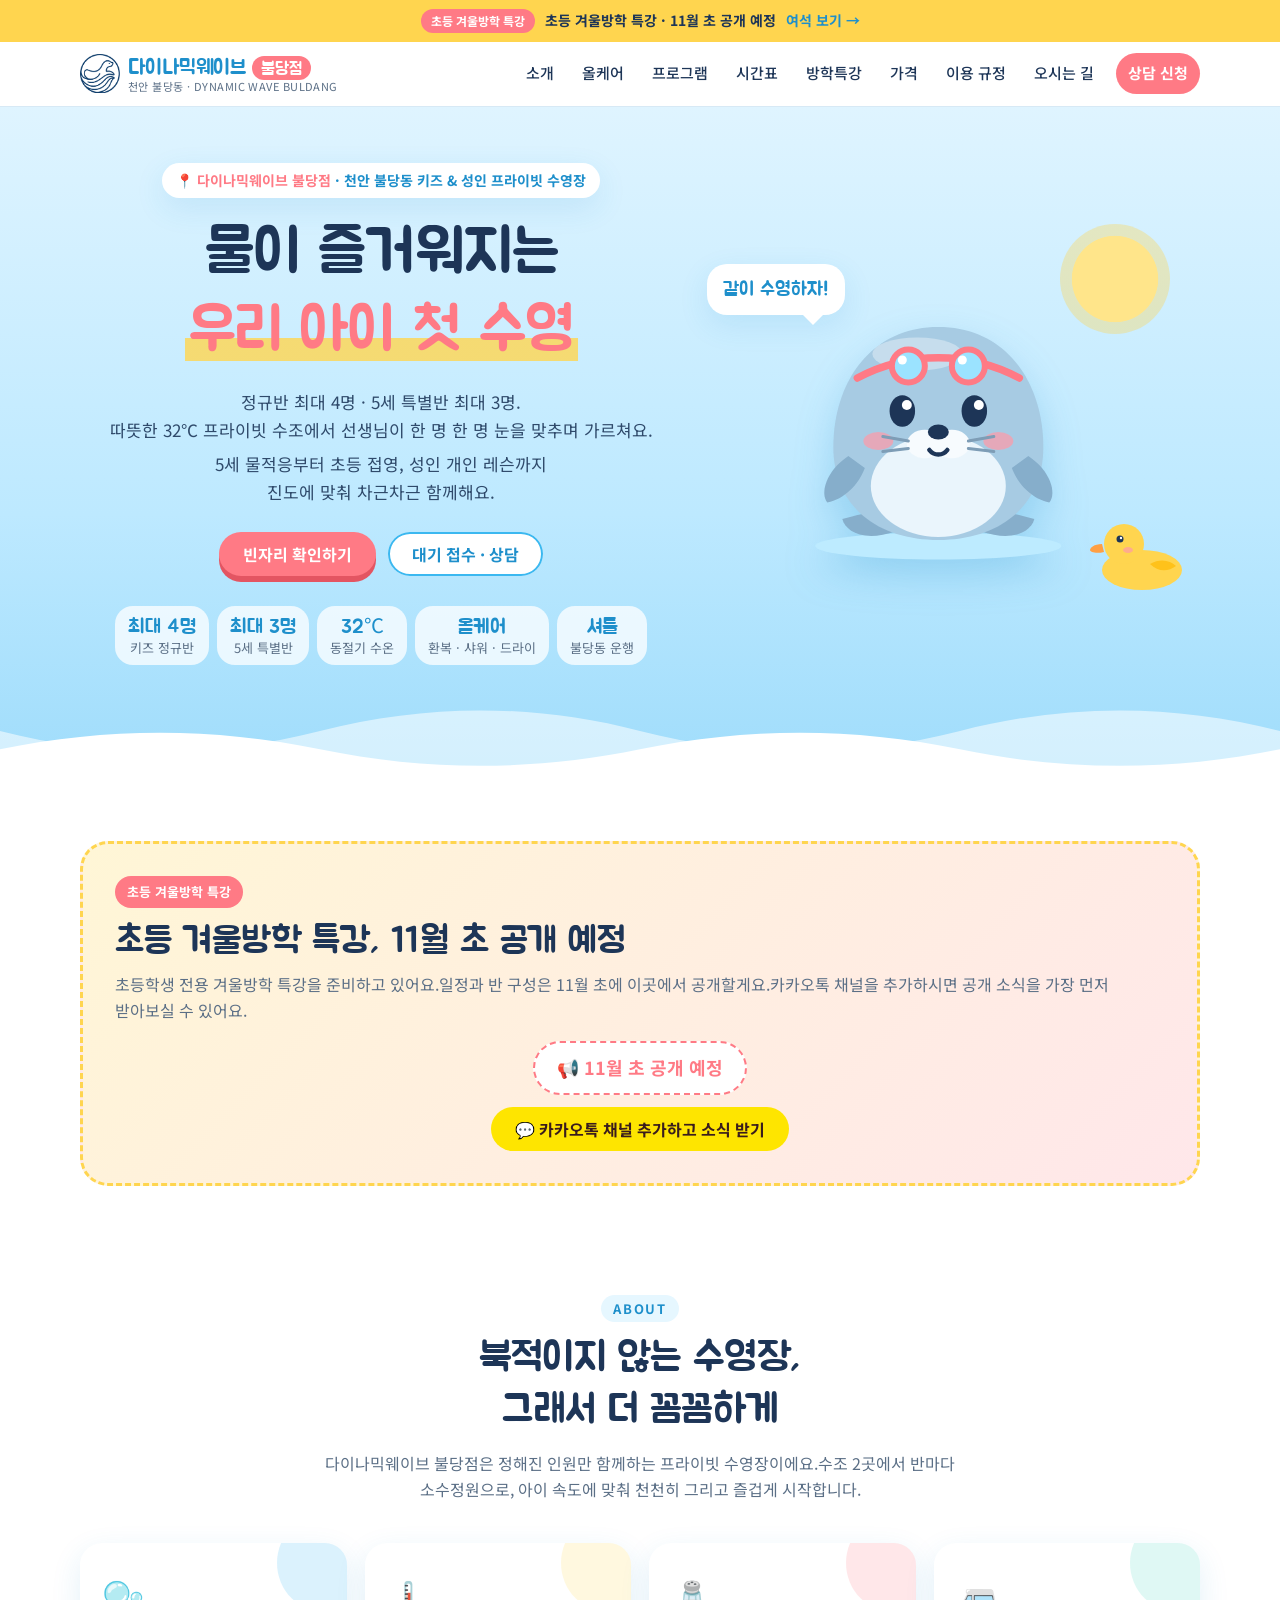
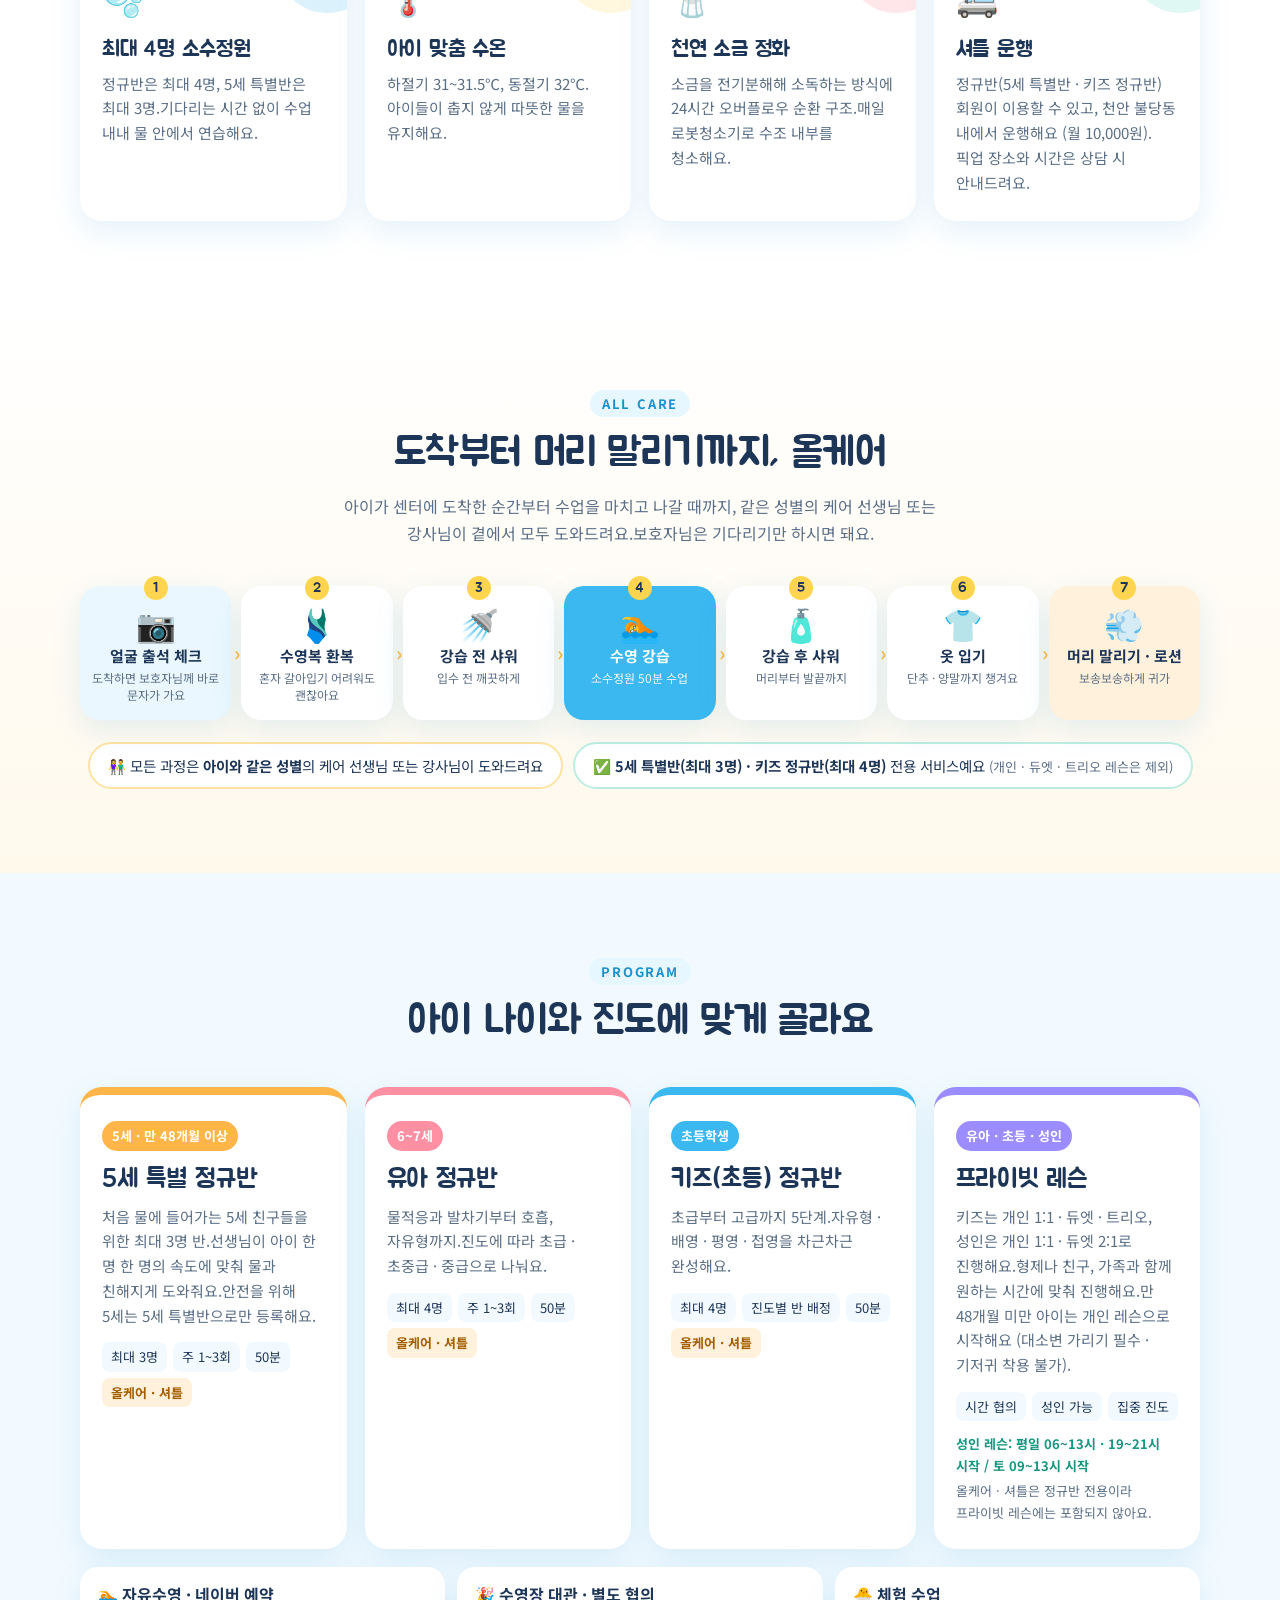
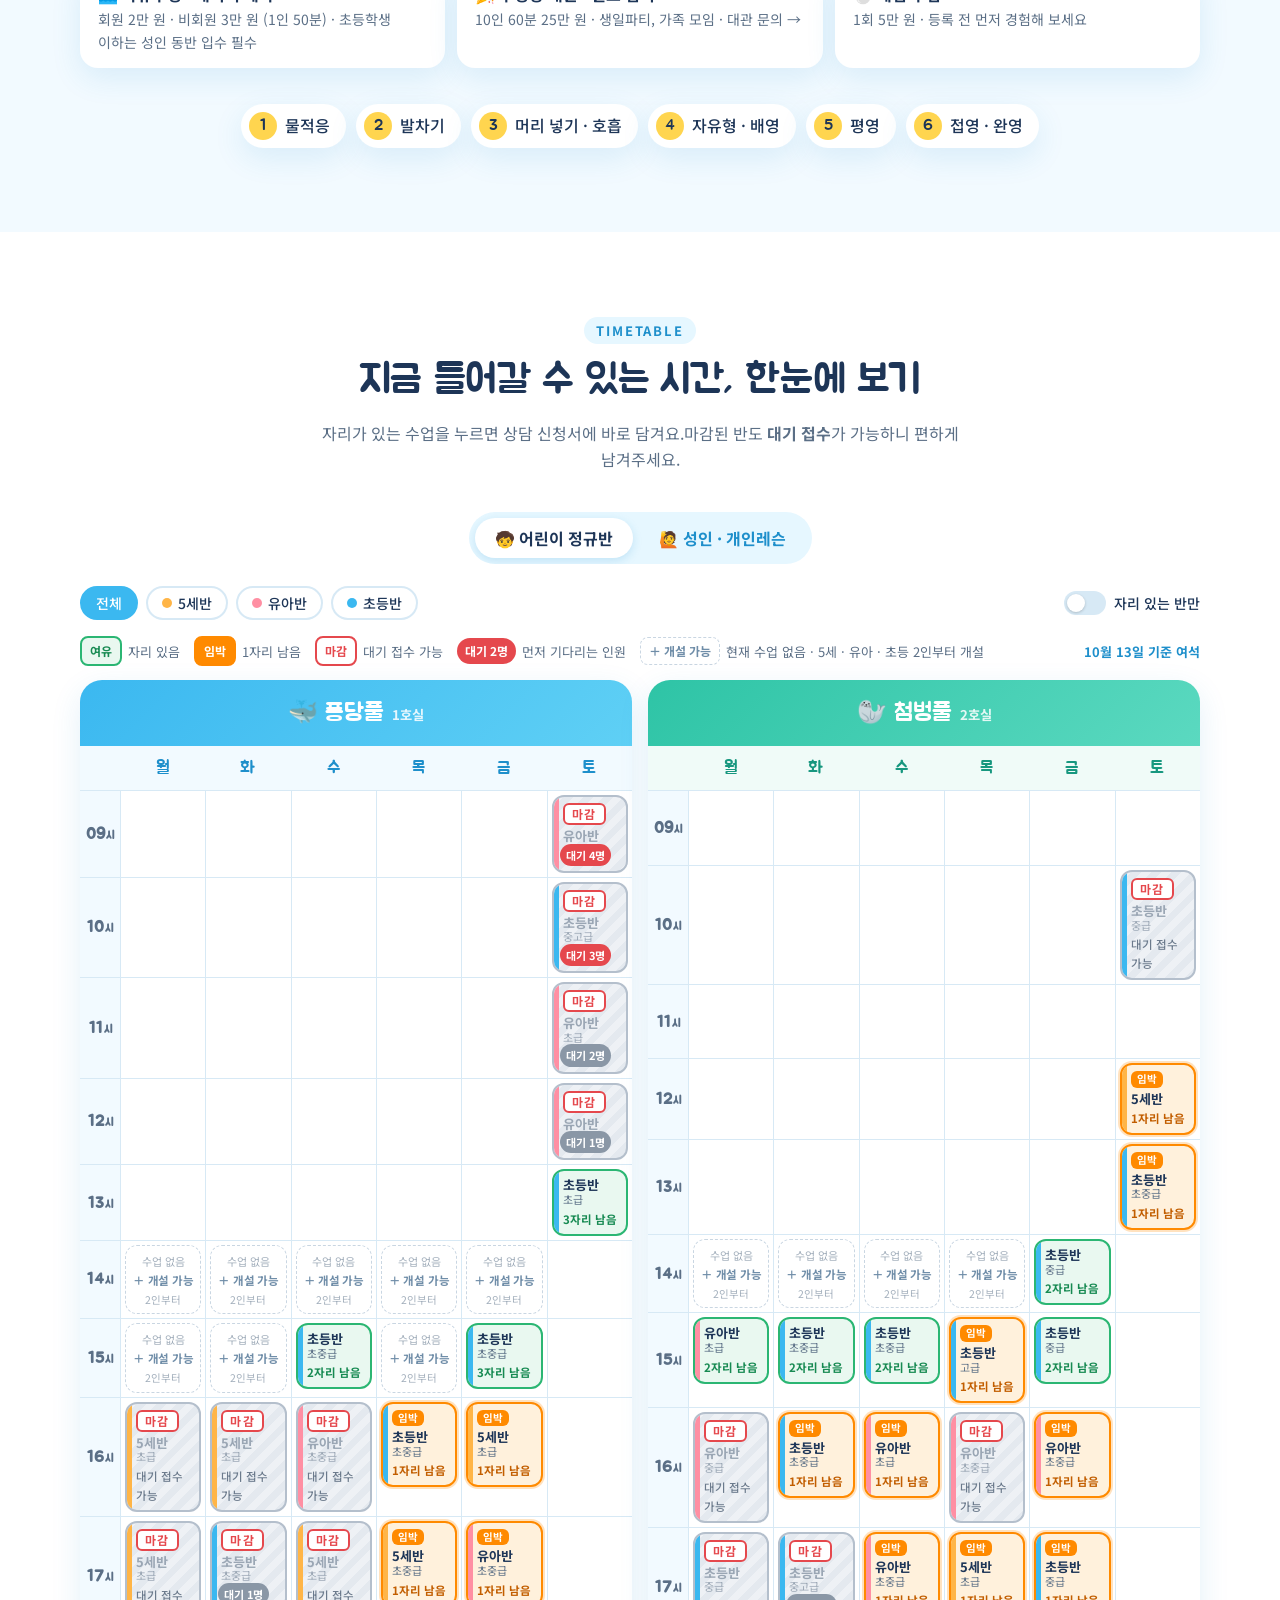
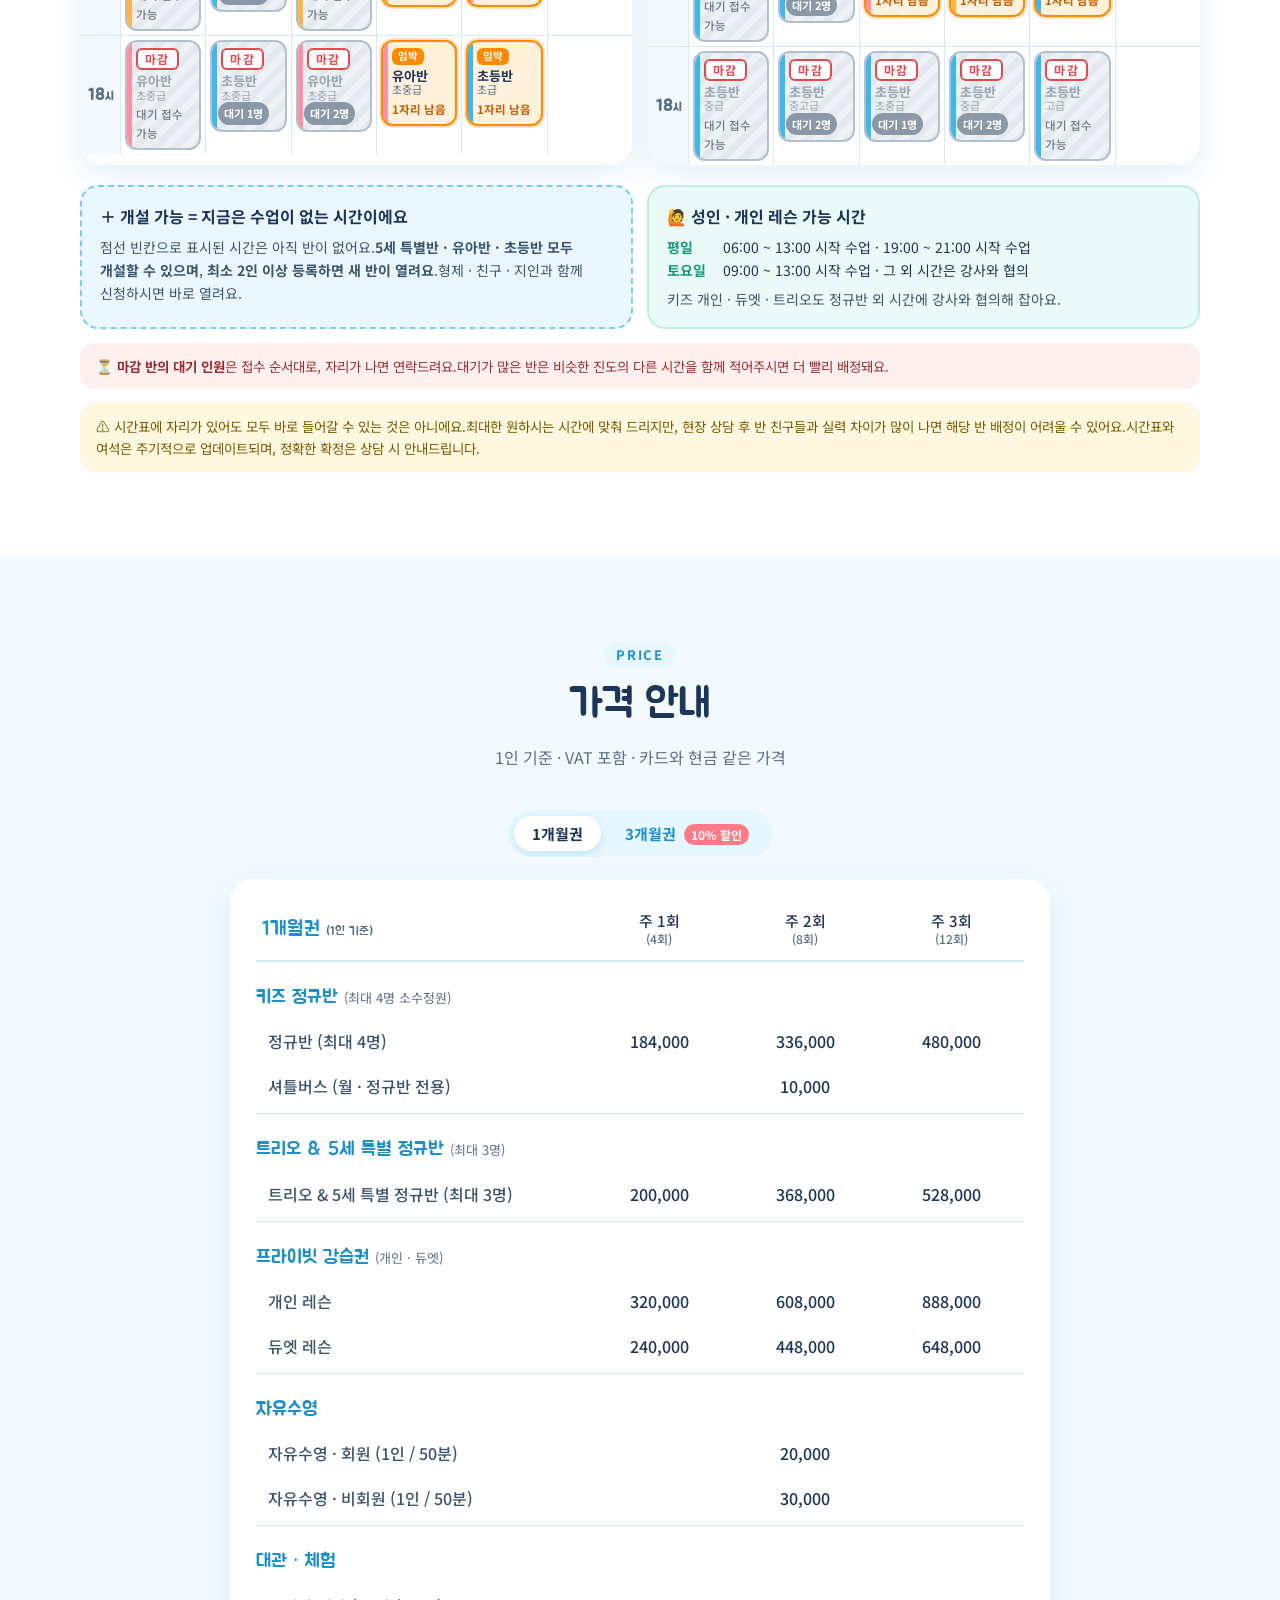
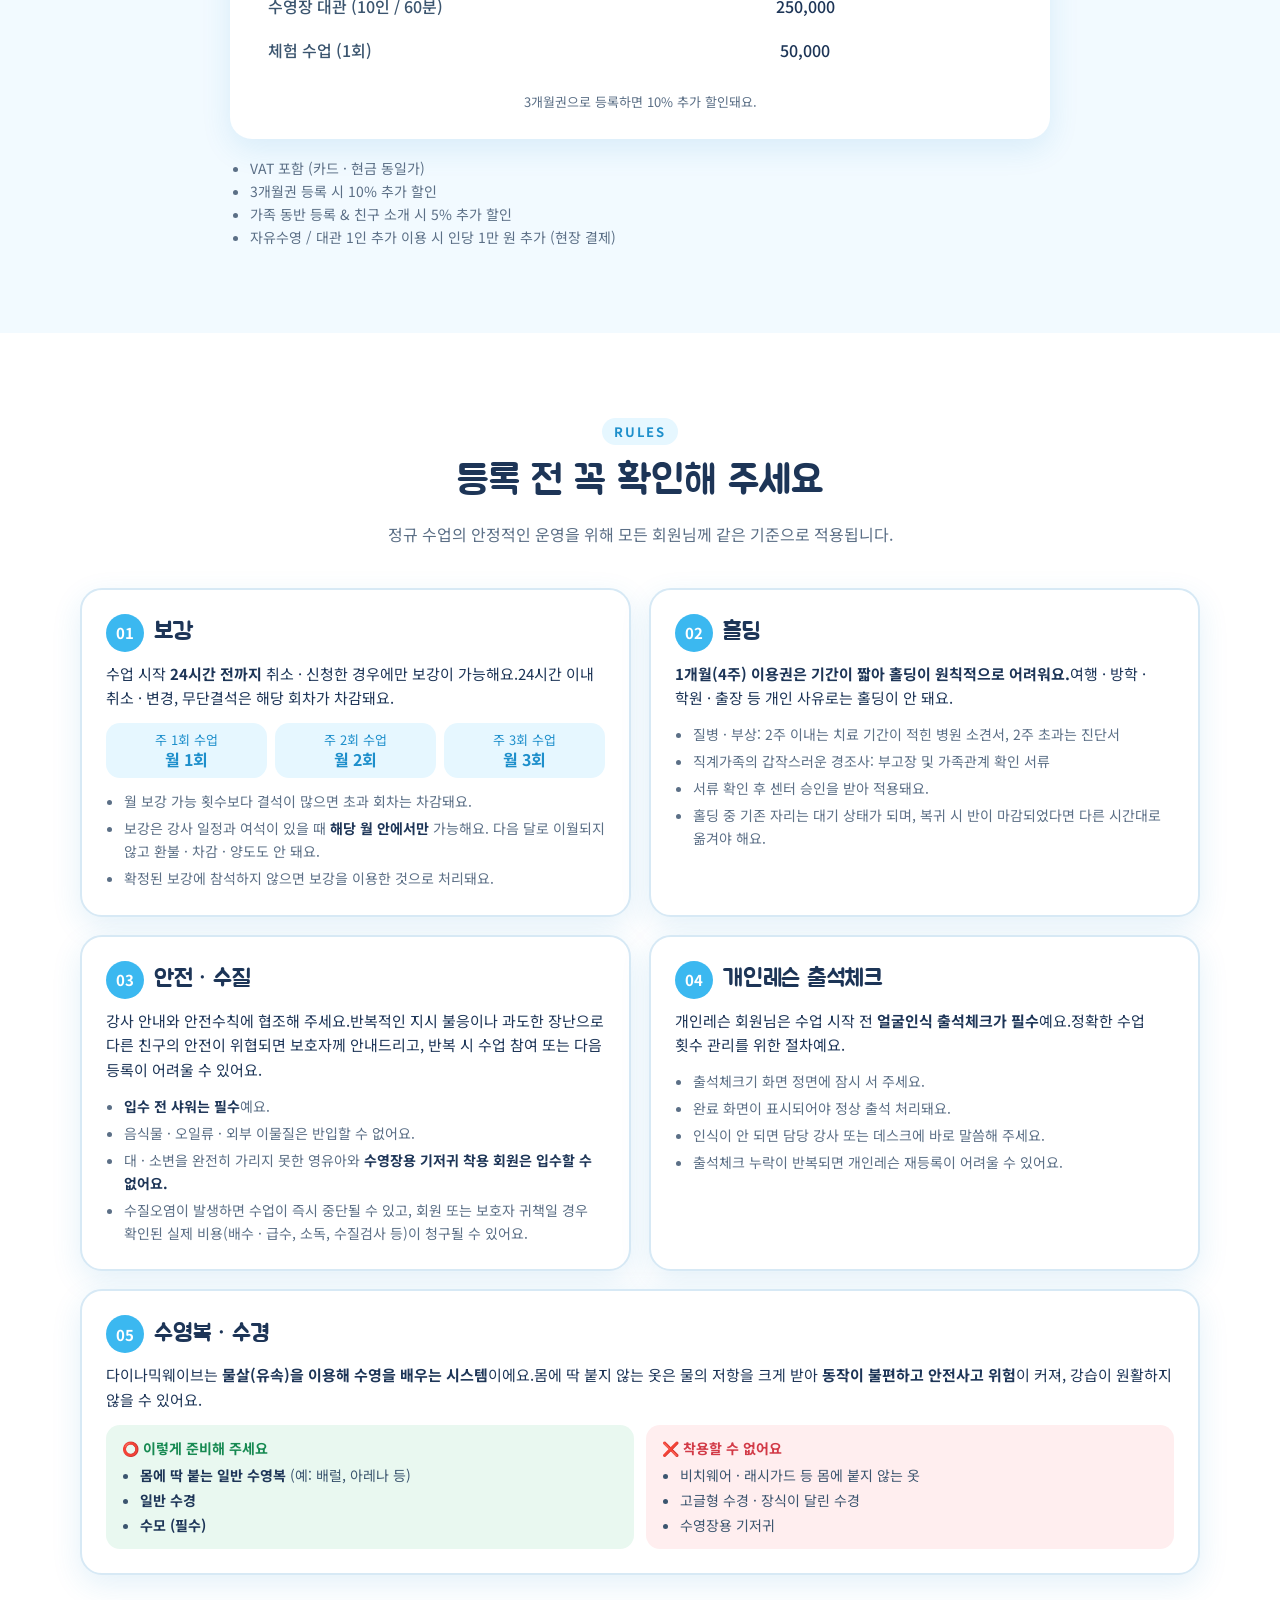
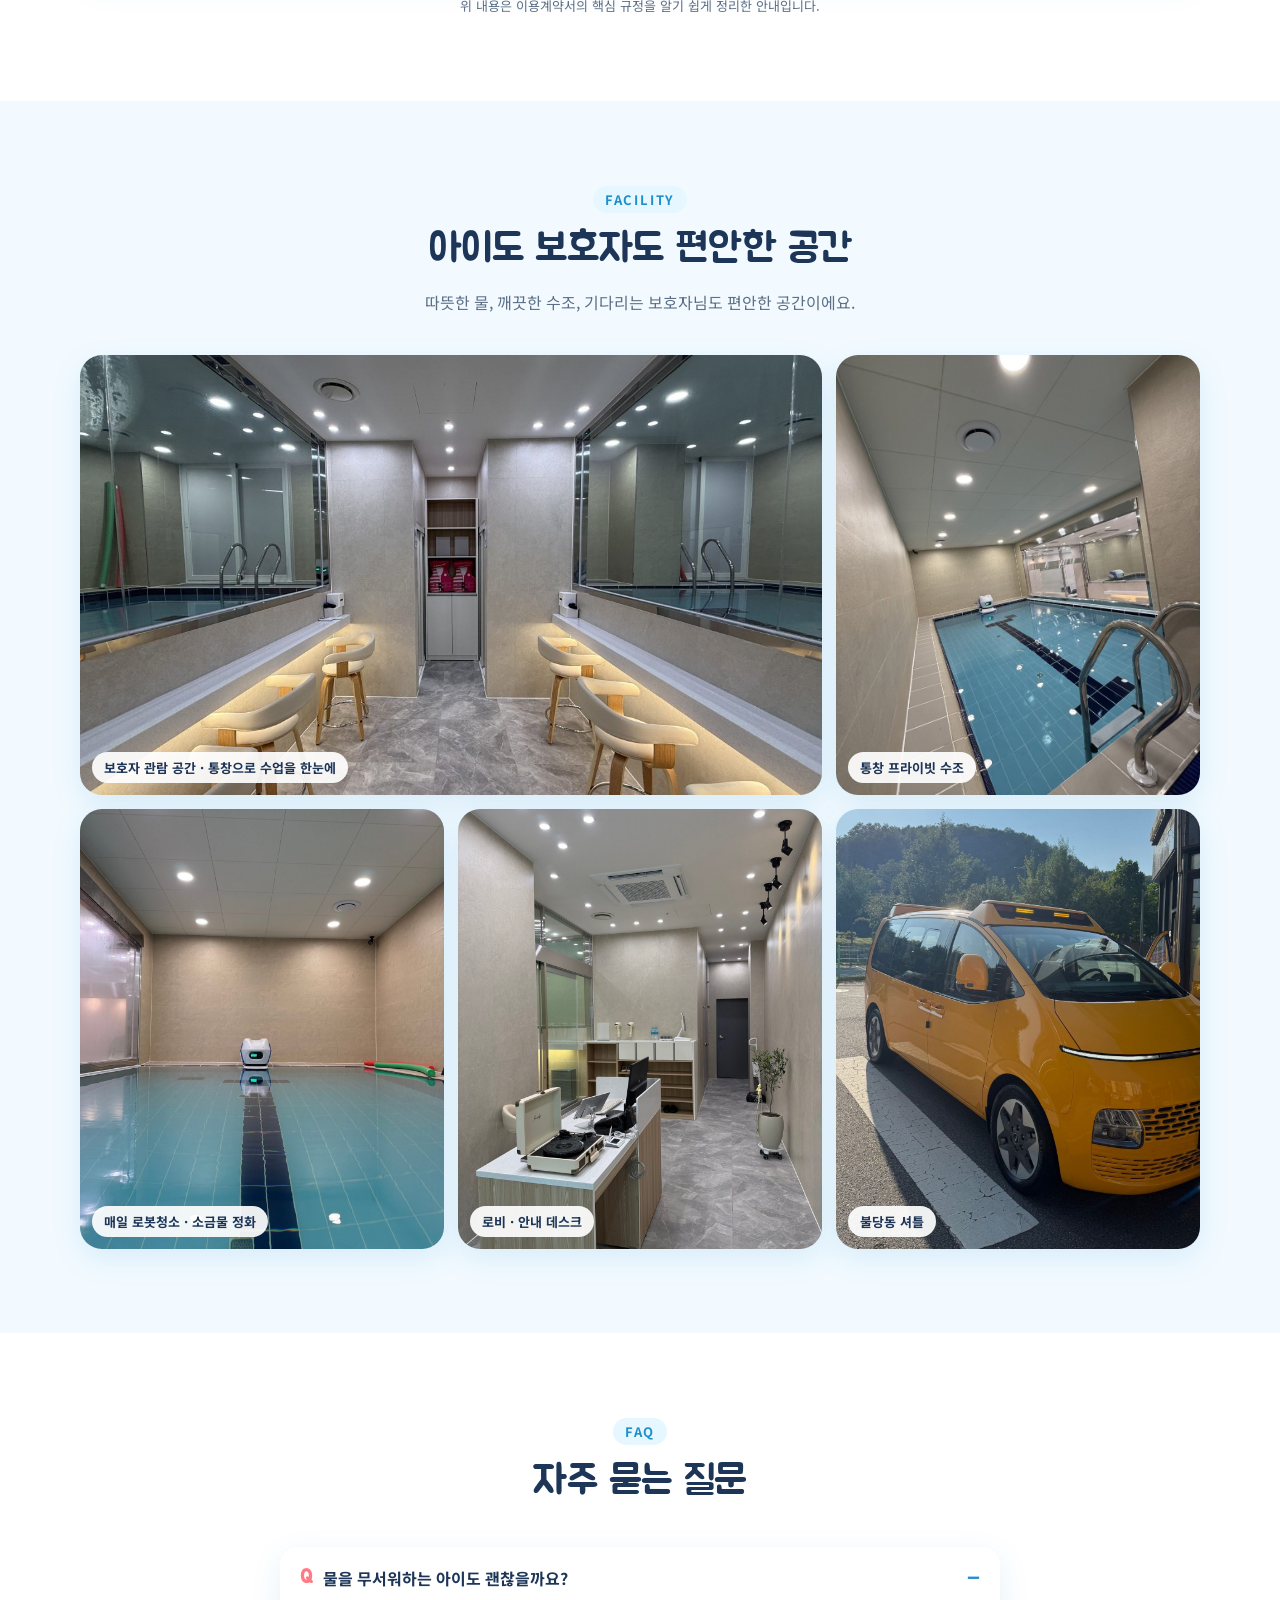
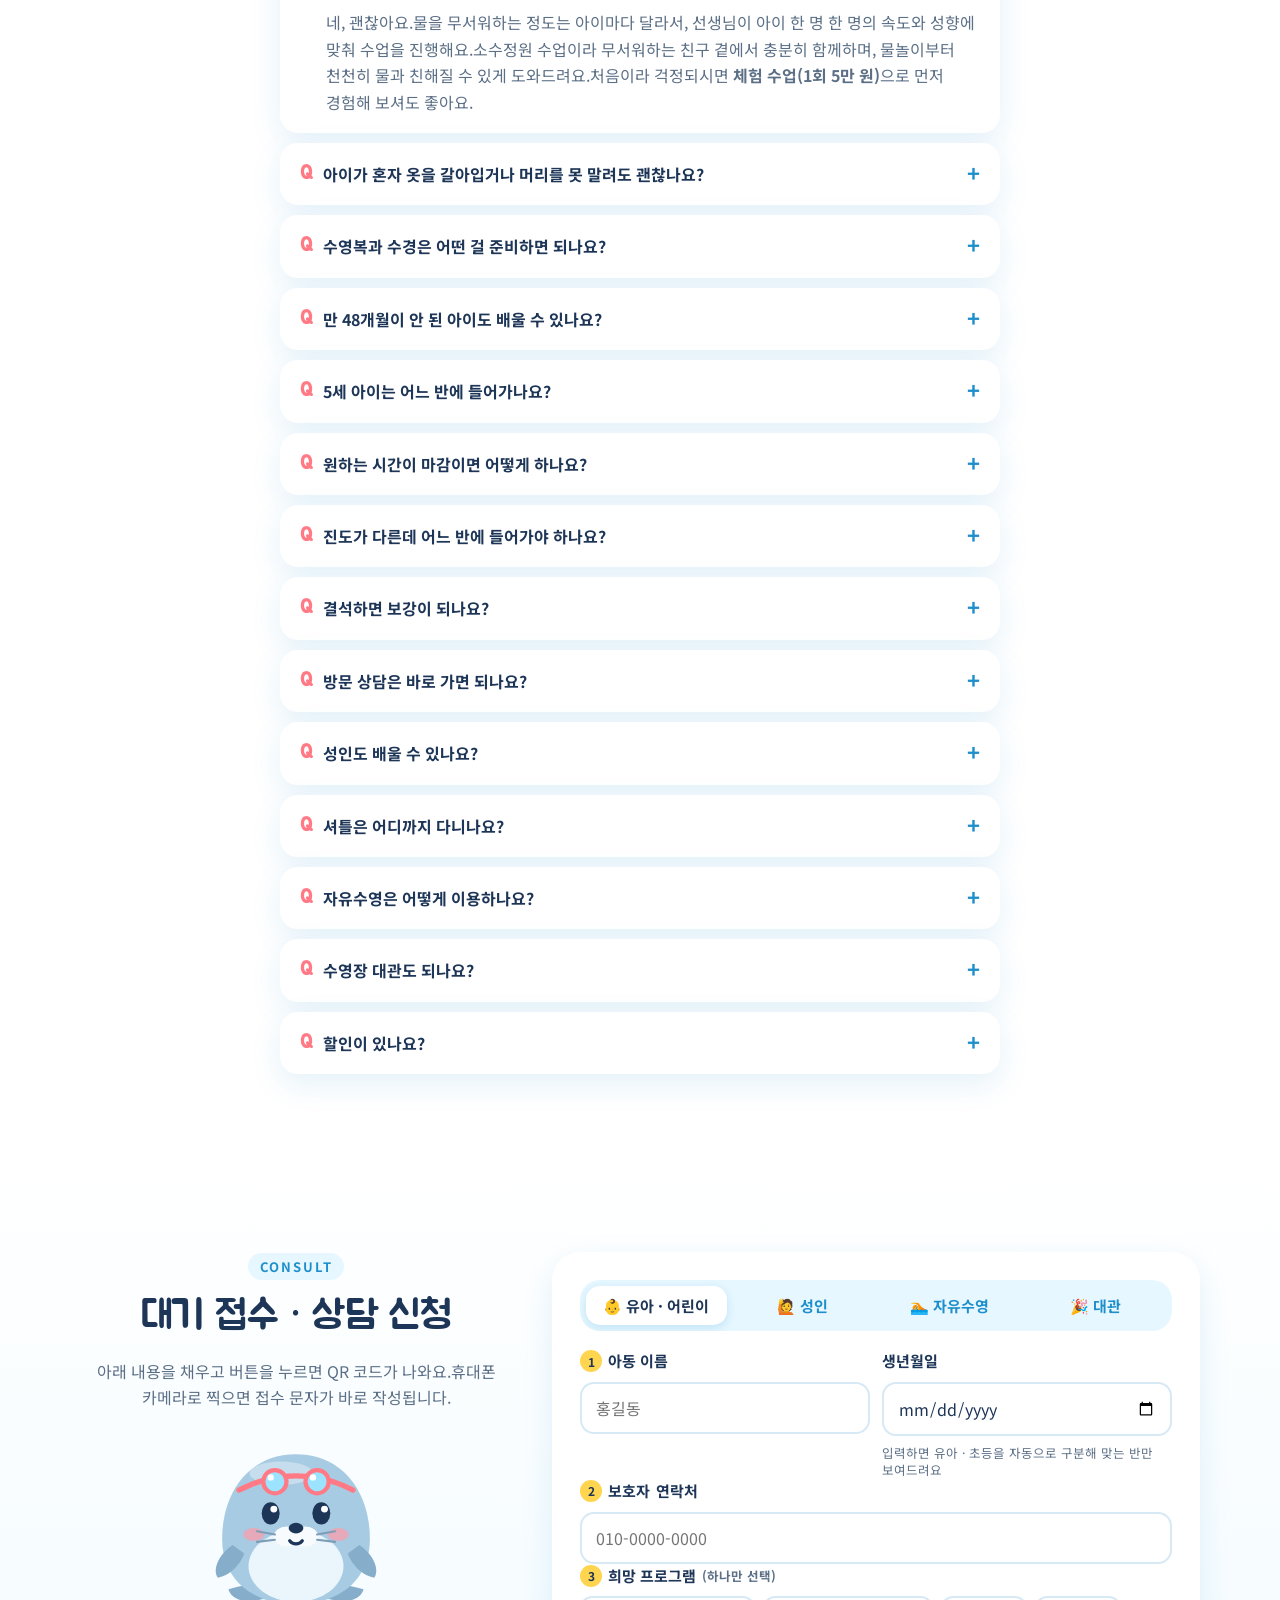
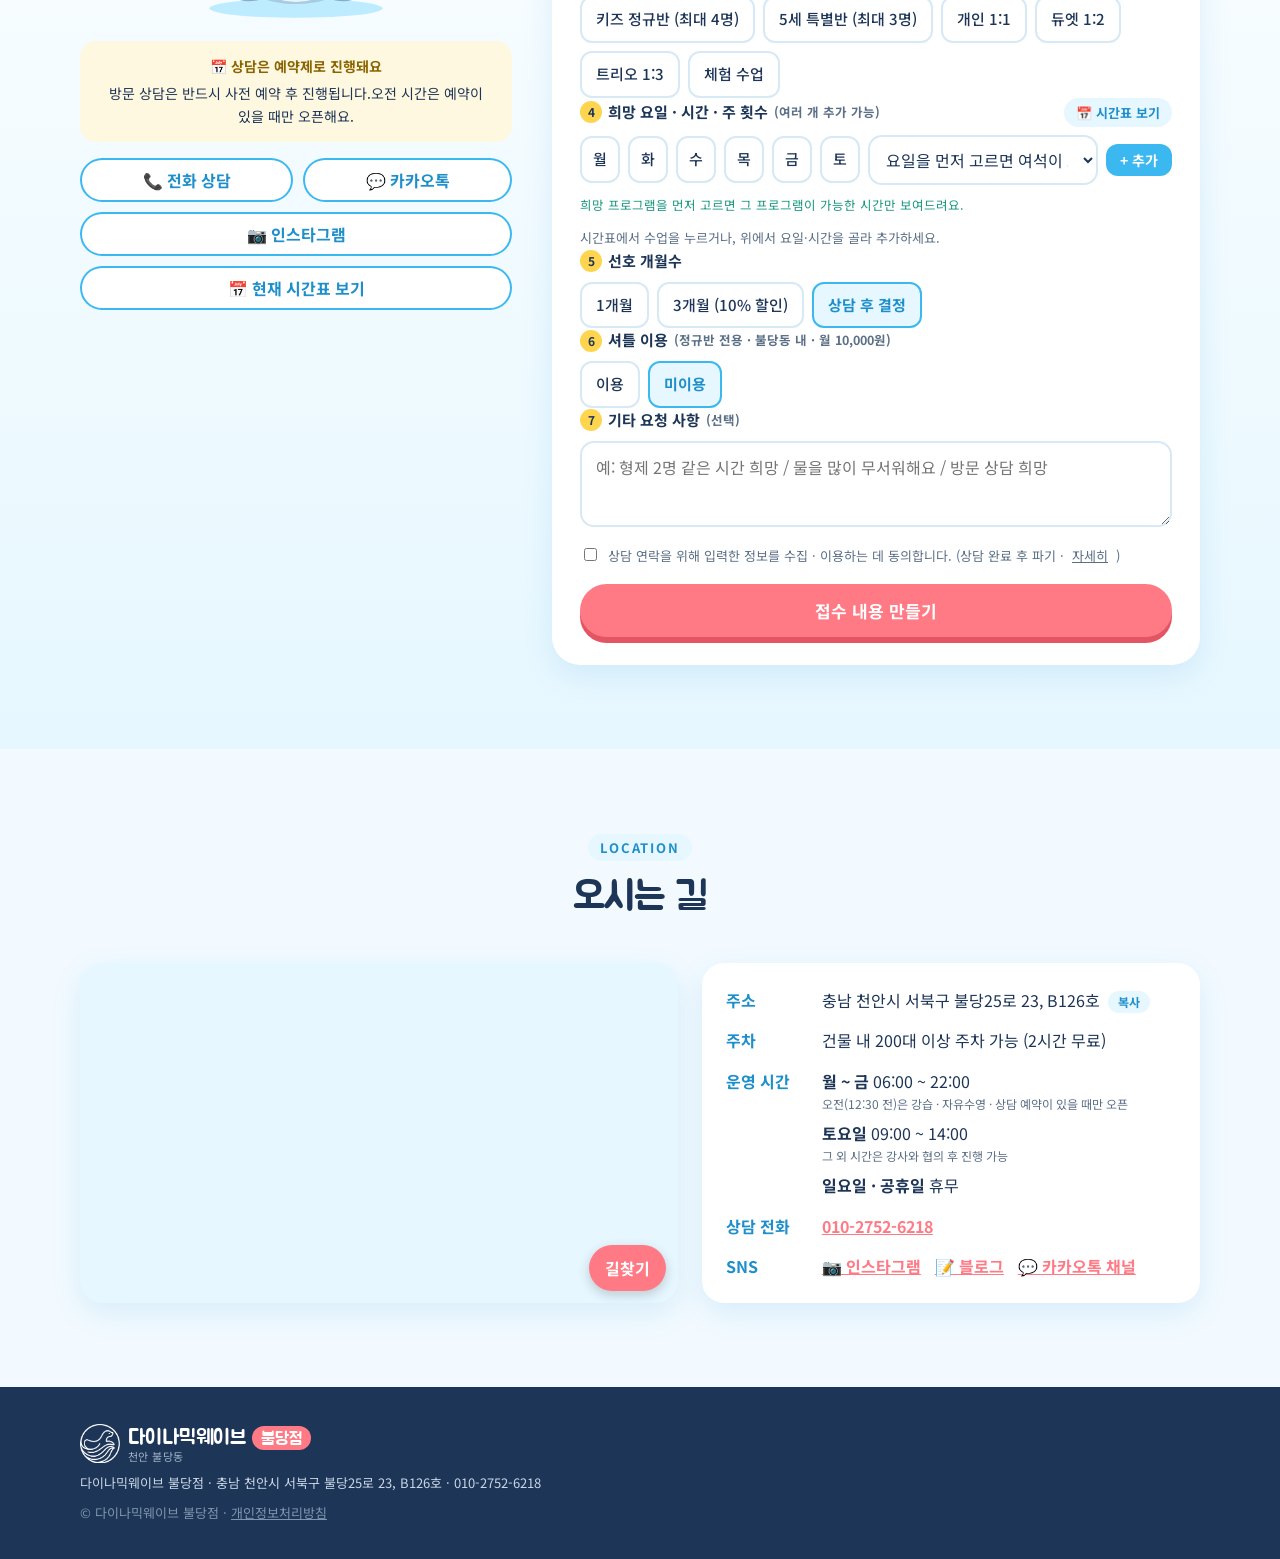
==== index.html @ 52acdff3 "네이버 서치어드바이저 소유확인 태그 추가 Co-Authored-By: Claude Opus 5.5 <noreply@anthropic.com> Claude-Session: https" ====
<!doctype html>
<html lang="ko">
<head>
<meta charset="utf-8">
<meta name="viewport" content="width=device-width, initial-scale=1, viewport-fit=cover">
<title>다이나믹웨이브 불당점 | 천안 불당동 키즈 &amp; 성인 프라이빗 수영장</title>
<meta name="description" content="천안 불당동 키즈·성인 프라이빗 수영장. 최대 4명 소수정원 정규반, 최대 3명 5세 특별반, 개인·듀엣 레슨. 시간표와 여석 바로 확인">
<meta property="og:type" content="website">
<meta property="og:site_name" content="다이나믹웨이브 불당점">
<meta property="og:title" content="다이나믹웨이브 불당점 | 키즈 &amp; 성인 프라이빗 수영장">
<meta property="og:description" content="최대 4명 소수정원 정규반, 최대 3명 5세 특별반, 개인·듀엣 레슨. 시간표와 남은 자리를 바로 확인하세요.">
<meta property="og:locale" content="ko_KR">
<meta property="og:url" content="https://www.dwave-buldang.kr/">
<meta property="og:image" content="https://www.dwave-buldang.kr/assets/og-image.jpg">
<meta property="og:image:width" content="1200">
<meta property="og:image:height" content="630">
<meta name="twitter:card" content="summary_large_image">
<link rel="canonical" href="https://www.dwave-buldang.kr/">
<script type="application/ld+json">
{"@context":"https://schema.org","@type":"SportsActivityLocation","name":"다이나믹웨이브 불당점","description":"천안 불당동 키즈 & 성인 프라이빗 수영장","url":"https://www.dwave-buldang.kr/","image":"https://www.dwave-buldang.kr/assets/og-image.jpg","telephone":"+82-10-2752-6218",
 "address":{"@type":"PostalAddress","streetAddress":"불당25로 23, B126호","addressLocality":"천안시 서북구","addressRegion":"충청남도","addressCountry":"KR"},
 "openingHoursSpecification":[{"@type":"OpeningHoursSpecification","dayOfWeek":["Monday","Tuesday","Wednesday","Thursday","Friday"],"opens":"06:00","closes":"22:00"},{"@type":"OpeningHoursSpecification","dayOfWeek":"Saturday","opens":"09:00","closes":"14:00"}],
 "sameAs":["https://instagram.com/dwave_buldang","https://blog.naver.com/dwave_buldang","https://pf.kakao.com/_YsvDn"]}
</script>
<meta name="naver-site-verification" content="78a9e1cf2bbc84ce110cf92a07c25ea6da4a6061">
<meta name="theme-color" content="#3BB8F0">
<link rel="icon" href="assets/logo-mark.png">
<link rel="preconnect" href="https://fonts.googleapis.com">
<link rel="preconnect" href="https://fonts.gstatic.com" crossorigin>
<link rel="stylesheet" href="https://fonts.googleapis.com/css2?family=Jua&family=Noto+Sans+KR:wght@400;500;700&display=swap">
<link rel="stylesheet" href="style.css">
</head>
<body>

<!-- 마스코트 '웨이비' (아기 물개) — 로고의 물개에서 따온 캐릭터, 여러 곳에서 재사용 -->
<svg width="0" height="0" style="position:absolute" aria-hidden="true">
  <defs>
    <symbol id="seal" viewBox="0 0 200 180">
      <ellipse cx="100" cy="168" rx="82" ry="9" fill="#BDEBFF"/>
      <path d="M72 158c-22 8-34 0-36-8 14-4 26-6 36-6z" fill="#86AECB"/>
      <path d="M128 158c22 8 34 0 36-8-14-4-26-6-36-6z" fill="#86AECB"/>
      <path d="M100 22c46 0 70 38 70 80 0 40-30 62-70 62s-70-22-70-62c0-42 24-80 70-80z" fill="#A7CBE3"/>
      <ellipse cx="100" cy="128" rx="45" ry="34" fill="#EAF5FC"/>
      <ellipse cx="86" cy="40" rx="30" ry="11" fill="#fff" opacity=".35"/>
      <path d="M40 108c-15 10-19 25-14 31 11-2 21-12 25-23z" fill="#86AECB"/>
      <path d="M160 108c15 10 19 25 14 31-11-2-21-12-25-23z" fill="#86AECB"/>
      <path d="M46 56c34-18 74-18 108 0" fill="none" stroke="#FF7A85" stroke-width="5" stroke-linecap="round"/>
      <circle cx="80" cy="48" r="11" fill="#9BE3FF" stroke="#FF7A85" stroke-width="4"/>
      <circle cx="120" cy="48" r="11" fill="#9BE3FF" stroke="#FF7A85" stroke-width="4"/>
      <circle cx="76" cy="44" r="3" fill="#fff"/><circle cx="116" cy="44" r="3" fill="#fff"/>
      <ellipse cx="76" cy="78" rx="8.5" ry="10.5" fill="#1D3557"/><ellipse cx="124" cy="78" rx="8.5" ry="10.5" fill="#1D3557"/>
      <circle cx="79" cy="74" r="3.3" fill="#fff"/><circle cx="127" cy="74" r="3.3" fill="#fff"/>
      <ellipse cx="60" cy="98" rx="10" ry="6" fill="#FF9AA8" opacity=".7"/><ellipse cx="140" cy="98" rx="10" ry="6" fill="#FF9AA8" opacity=".7"/>
      <ellipse cx="91" cy="100" rx="12" ry="9.5" fill="#F7FBFE"/><ellipse cx="109" cy="100" rx="12" ry="9.5" fill="#F7FBFE"/>
      <ellipse cx="100" cy="92" rx="7" ry="5" fill="#1D3557"/>
      <path d="M94 104c3 4 9 4 12 0" fill="none" stroke="#1D3557" stroke-width="3" stroke-linecap="round"/>
      <path d="M80 98l-17-3M80 103l-17 2M120 98l17-3M120 103l17 2" stroke="#7E9DB6" stroke-width="2" stroke-linecap="round"/>
    </symbol>
    <symbol id="duck" viewBox="0 0 100 80">
      <ellipse cx="52" cy="56" rx="40" ry="20" fill="#FFD54F"/>
      <circle cx="34" cy="30" r="20" fill="#FFD54F"/>
      <path d="M12 30c-8 0-12 4-12 6s6 4 14 2z" fill="#FF9F43"/>
      <circle cx="30" cy="25" r="3.5" fill="#1D3557"/><circle cx="31" cy="24" r="1.2" fill="#fff"/>
      <ellipse cx="38" cy="36" rx="5" ry="3" fill="#FF9AA8" opacity=".7"/>
      <path d="M60 50c10-6 20-4 26 2-8 6-18 6-26-2z" fill="#FFC21A"/>
    </symbol>
  </defs>
</svg>

<!-- 방학특강 상단 띠 (data.js의 special로 자동 표시) -->
<a class="ribbon" id="spRibbon" href="#special" hidden>
  <span class="ribbon-tag" id="spRibbonTag">특강</span>
  <span id="spRibbonTxt"></span>
  <span class="ribbon-go">여석 보기 →</span>
</a>

<header class="top" id="top">
  <div class="wrap top-in">
    <a class="logo" href="#top" aria-label="다이나믹웨이브 불당점 처음으로">
      <img class="logo-mark" src="assets/logo-mark.png" alt="" width="40" height="41">
      <span class="logo-txt"><span class="logo-name"><b>다이나믹웨이브</b><em class="branch">불당점</em></span><small>천안 불당동 · DYNAMIC WAVE BULDANG</small></span>
    </a>
    <button class="menu-btn" id="menuBtn" aria-expanded="false" aria-controls="nav" aria-label="메뉴 열기"><span></span><span></span><span></span></button>
    <nav class="nav" id="nav">
      <a href="#about">소개</a>
      <a href="#allcare">올케어</a>
      <a href="#program">프로그램</a>
      <a href="#timetable">시간표</a>
      <a href="#special" id="navSp" hidden>방학특강</a>
      <a href="#price">가격</a>
      <a href="#rules">이용 규정</a>
      <a href="#visit">오시는 길</a>
      <a href="#consult" class="nav-cta">상담 신청</a>
    </nav>
  </div>
</header>

<main>

  <!-- ============ HERO ============ -->
  <section class="hero">
    <div class="bubbles" aria-hidden="true"><i></i><i></i><i></i><i></i><i></i><i></i><i></i></div>
    <div class="wrap hero-in">
      <div class="hero-copy">
        <p class="pill">📍 <b>다이나믹웨이브 불당점</b> · 천안 불당동 키즈 &amp; 성인 프라이빗 수영장</p>
        <h1>물이 즐거워지는<br><span class="hl">우리 아이 첫 수영</span></h1>
        <p class="lead"><span class="ln">정규반 최대 4명 · 5세 특별반 최대 3명.</span> <span class="ln">따뜻한 32℃ 프라이빗 수조에서 선생님이 한 명 한 명 눈을 맞추며 가르쳐요.</span></p>
        <p class="lead lead2"><span class="ln">5세 물적응부터 초등 접영, 성인 개인 레슨까지</span> <span class="ln">진도에 맞춰 차근차근 함께해요.</span></p>
        <div class="hero-btns">
          <a class="btn btn-main" href="#timetable">빈자리 확인하기</a>
          <a class="btn btn-sub" href="#consult">대기 접수 · 상담</a>
        </div>
        <ul class="hero-points">
          <li><b>최대 4명</b><span>키즈 정규반</span></li>
          <li><b>최대 3명</b><span>5세 특별반</span></li>
          <li><b>32℃</b><span>동절기 수온</span></li>
          <li><b>올케어</b><span>환복 · 샤워 · 드라이</span></li>
          <li><b>셔틀</b><span>불당동 운행</span></li>
        </ul>
      </div>
      <div class="hero-art" aria-hidden="true">
        <div class="sun"></div>
        <svg class="hero-seal"><use href="#seal"/></svg>
        <svg class="hero-duck"><use href="#duck"/></svg>
        <div class="speech">같이 수영하자!</div>
      </div>
    </div>
    <svg class="waves" viewBox="0 0 1440 120" preserveAspectRatio="none" aria-hidden="true">
      <path class="w1" d="M0 60c120 30 240 30 360 0s240-30 360 0 240 30 360 0 240-30 360 0v60H0z"/>
      <path class="w2" d="M0 80c120-24 240-24 360 0s240 24 360 0 240-24 360 0 240 24 360 0v40H0z"/>
    </svg>
  </section>

  <!-- ============ 방학특강 ============ -->
  <section class="sec special" id="special" hidden>
    <div class="wrap">
      <div class="sp-card">
        <div class="sp-head">
          <span class="sp-badge" id="spBadge"></span>
          <h2 id="spTitle"></h2>
          <p class="sp-period" id="spPeriod"></p>
          <p class="sp-desc" id="spDesc"></p>
        </div>
        <div class="sp-soon" id="spSoon" hidden>
          <p class="sp-soon-badge">📢 <b id="spSoonText"></b></p>
          <a class="btn kn-kakao" data-kakao href="#" target="_blank" rel="noopener">💬 카카오톡 채널 추가하고 소식 받기</a>
        </div>
        <div class="sp-list" id="spList"></div>
        <div class="sp-note" id="spNoteBox">
          <p class="sp-note-head">⚠️ 신청 전 확인해 주세요 <span id="spUpdated"></span></p>
          <ul id="spNote"></ul>
        </div>
      </div>
    </div>
  </section>

  <!-- ============ 소개 ============ -->
  <section class="sec" id="about">
    <div class="wrap">
      <div class="sec-head">
        <p class="eyebrow">ABOUT</p>
        <h2>북적이지 않는 수영장, <br>그래서 더 꼼꼼하게</h2>
        <p class="sec-sub">다이나믹웨이브 불당점은 정해진 인원만 함께하는 프라이빗 수영장이에요. 수조 2곳에서 반마다 소수정원으로, 아이 속도에 맞춰 천천히 그리고 즐겁게 시작합니다.</p>
      </div>
      <div class="why-grid">
        <article class="why c1">
          <div class="why-ico">🫧</div>
          <h3>최대 4명 소수정원</h3>
          <p>정규반은 최대 4명, 5세 특별반은 최대 3명. 기다리는 시간 없이 수업 내내 물 안에서 연습해요.</p>
        </article>
        <article class="why c2">
          <div class="why-ico">🌡️</div>
          <h3>아이 맞춤 수온</h3>
          <p>하절기 31~31.5℃, 동절기 32℃. 아이들이 춥지 않게 따뜻한 물을 유지해요.</p>
        </article>
        <article class="why c3">
          <div class="why-ico">🧂</div>
          <h3>천연 소금 정화</h3>
          <p>소금을 전기분해해 소독하는 방식에 24시간 오버플로우 순환 구조. 매일 로봇청소기로 수조 내부를 청소해요.</p>
        </article>
        <article class="why c4">
          <div class="why-ico">🚐</div>
          <h3>셔틀 운행</h3>
          <p>정규반(5세 특별반 · 키즈 정규반) 회원이 이용할 수 있고, 천안 불당동 내에서 운행해요 (월 10,000원). 픽업 장소와 시간은 상담 시 안내드려요.</p>
        </article>
      </div>
    </div>
  </section>

  <!-- ============ 올케어 시스템 ============ -->
  <section class="sec allcare" id="allcare">
    <div class="wrap">
      <div class="sec-head">
        <p class="eyebrow">ALL CARE</p>
        <h2>도착부터 머리 말리기까지, 올케어</h2>
        <p class="sec-sub">아이가 센터에 도착한 순간부터 수업을 마치고 나갈 때까지, 같은 성별의 케어 선생님 또는 강사님이 곁에서 모두 도와드려요. 보호자님은 기다리기만 하시면 돼요.</p>
      </div>
      <ol class="care-flow" aria-label="올케어 진행 순서">
        <li class="cf-arrive"><span class="cf-ico" aria-hidden="true">📷</span><b>얼굴 출석 체크</b><small>도착하면 보호자님께 바로 문자가 가요</small></li>
        <li><span class="cf-ico" aria-hidden="true">🩱</span><b>수영복 환복</b><small>혼자 갈아입기 어려워도 괜찮아요</small></li>
        <li><span class="cf-ico" aria-hidden="true">🚿</span><b>강습 전 샤워</b><small>입수 전 깨끗하게</small></li>
        <li class="cf-main"><span class="cf-ico" aria-hidden="true">🏊</span><b>수영 강습</b><small>소수정원 50분 수업</small></li>
        <li><span class="cf-ico" aria-hidden="true">🧴</span><b>강습 후 샤워</b><small>머리부터 발끝까지</small></li>
        <li><span class="cf-ico" aria-hidden="true">👕</span><b>옷 입기</b><small>단추 · 양말까지 챙겨요</small></li>
        <li class="cf-done"><span class="cf-ico" aria-hidden="true">💨</span><b>머리 말리기 · 로션</b><small>보송보송하게 귀가</small></li>
      </ol>
      <div class="care-notes">
        <p class="care-pill">👫 모든 과정은 <b>아이와 같은 성별</b>의 케어 선생님 또는 강사님이 도와드려요</p>
        <p class="care-pill care-scope">✅ <b>5세 특별반(최대 3명) · 키즈 정규반(최대 4명)</b> 전용 서비스예요 <span>(개인 · 듀엣 · 트리오 레슨은 제외)</span></p>
      </div>
    </div>
  </section>

  <!-- ============ 프로그램 ============ -->
  <section class="sec tint" id="program">
    <div class="wrap">
      <div class="sec-head">
        <p class="eyebrow">PROGRAM</p>
        <h2>아이 나이와 진도에 맞게 골라요</h2>
      </div>
      <div class="prog-grid">
        <article class="prog t-five">
          <span class="prog-age">5세 · 만 48개월 이상</span>
          <h3>5세 특별 정규반</h3>
          <p>처음 물에 들어가는 5세 친구들을 위한 최대 3명 반. 선생님이 아이 한 명 한 명의 속도에 맞춰 물과 친해지게 도와줘요. 안전을 위해 5세는 5세 특별반으로만 등록해요.</p>
          <ul><li>최대 3명</li><li>주 1~3회</li><li>50분</li><li class="li-care">올케어 · 셔틀</li></ul>
        </article>
        <article class="prog t-baby">
          <span class="prog-age">6~7세</span>
          <h3>유아 정규반</h3>
          <p>물적응과 발차기부터 호흡, 자유형까지. 진도에 따라 초급 · 초중급 · 중급으로 나눠요.</p>
          <ul><li>최대 4명</li><li>주 1~3회</li><li>50분</li><li class="li-care">올케어 · 셔틀</li></ul>
        </article>
        <article class="prog t-elem">
          <span class="prog-age">초등학생</span>
          <h3>키즈(초등) 정규반</h3>
          <p>초급부터 고급까지 5단계. 자유형 · 배영 · 평영 · 접영을 차근차근 완성해요.</p>
          <ul><li>최대 4명</li><li>진도별 반 배정</li><li>50분</li><li class="li-care">올케어 · 셔틀</li></ul>
        </article>
        <article class="prog t-private">
          <span class="prog-age">유아 · 초등 · 성인</span>
          <h3>프라이빗 레슨</h3>
          <p>키즈는 개인 1:1 · 듀엣 · 트리오, 성인은 개인 1:1 · 듀엣 2:1로 진행해요. 형제나 친구, 가족과 함께 원하는 시간에 맞춰 진행해요. 만 48개월 미만 아이는 개인 레슨으로 시작해요 (대소변 가리기 필수 · 기저귀 착용 불가).</p>
          <ul><li>시간 협의</li><li>성인 가능</li><li>집중 진도</li></ul>
          <p class="prog-note">성인 레슨: 평일 06~13시 · 19~21시 시작 / 토 09~13시 시작</p>
          <p class="prog-note muted">올케어 · 셔틀은 정규반 전용이라 프라이빗 레슨에는 포함되지 않아요.</p>
        </article>
      </div>
      <div class="extra-row">
        <a class="extra" href="#consult" data-open="free"><b>🏊 자유수영 · 네이버 예약</b><span>회원 2만 원 · 비회원 3만 원 (1인 50분) · 초등학생 이하는 성인 동반 입수 필수</span></a>
        <a class="extra" href="#consult" data-open="rent"><b>🎉 수영장 대관 · 별도 협의</b><span>10인 60분 25만 원 · 생일파티, 가족 모임 · 대관 문의 →</span></a>
        <div class="extra"><b>🐣 체험 수업</b><span>1회 5만 원 · 등록 전 먼저 경험해 보세요</span></div>
      </div>
      <ol class="steps" aria-label="진도 단계">
        <li><span>1</span>물적응</li>
        <li><span>2</span>발차기</li>
        <li><span>3</span>머리 넣기 · 호흡</li>
        <li><span>4</span>자유형 · 배영</li>
        <li><span>5</span>평영</li>
        <li><span>6</span>접영 · 완영</li>
      </ol>
    </div>
  </section>

  <!-- ============ 시간표 ============ -->
  <section class="sec" id="timetable">
    <div class="wrap">
      <div class="sec-head">
        <p class="eyebrow">TIMETABLE</p>
        <h2>지금 들어갈 수 있는 시간, 한눈에 보기</h2>
        <p class="sec-sub" id="ttSub">자리가 있는 수업을 누르면 상담 신청서에 바로 담겨요. 마감된 반도 <b>대기 접수</b>가 가능하니 편하게 남겨주세요.</p>
      </div>
      <div class="seg tt-mode" id="ttMode" role="tablist" aria-label="시간표 종류">
        <button type="button" role="tab" data-mode="kids" aria-selected="true" aria-controls="ttKidsPane">🧒 어린이 정규반</button>
        <button type="button" role="tab" data-mode="adult" aria-selected="false" aria-controls="ttAdultPane">🙋 성인 · 개인레슨</button>
      </div>

      <div id="ttKidsPane">

      <div class="tt-tools">
        <div class="chips" id="ttFilter" role="group" aria-label="반 종류">
          <button type="button" data-f="all" aria-pressed="true">전체</button>
          <button type="button" data-f="5세" aria-pressed="false"><i class="dot t-five"></i>5세반</button>
          <button type="button" data-f="유아" aria-pressed="false"><i class="dot t-baby"></i>유아반</button>
          <button type="button" data-f="초등" aria-pressed="false"><i class="dot t-elem"></i>초등반</button>
        </div>
        <label class="switch"><input type="checkbox" id="ttOpenOnly"><span></span>자리 있는 반만</label>
      </div>
      <div class="tt-legend" aria-label="표시 안내">
        <span class="lg st-open"><i>여유</i>자리 있음</span>
        <span class="lg st-few"><i>임박</i>1자리 남음</span>
        <span class="lg st-full"><i>마감</i>대기 접수 가능</span>
        <span class="lg lg-wait" id="lgWait"><i>대기 2명</i>먼저 기다리는 인원</span>
        <span class="lg lg-empty"><i>＋ 개설 가능</i>현재 수업 없음 · 5세 · 유아 · 초등 2인부터 개설</span>
        <span class="tt-updated" id="ttUpdated"></span>
      </div>

      <!-- PC: 수조별 주간 표 (좌: 퐁당풀 / 우: 첨벙풀) -->
      <div class="pools" id="ttPools"></div>
      <!-- 모바일: 요일 탭 + 수조 2열 -->
      <div class="tt-mobile">
        <div class="day-tabs" id="ttDays" role="tablist" aria-label="요일"></div>
        <div class="tt-list" id="ttList" aria-live="polite"></div>
      </div>

      <div class="tt-info">
        <div class="ti ti-new">
          <b>＋ 개설 가능 = 지금은 수업이 없는 시간이에요</b>
          <p>점선 빈칸으로 표시된 시간은 아직 반이 없어요. <b>5세 특별반 · 유아반 · 초등반 모두 개설할 수 있으며</b>, <b>최소 2인 이상 등록하면 새 반이 열려요</b>. 형제 · 친구 · 지인과 함께 신청하시면 바로 열려요.</p>
        </div>
        <div class="ti ti-adult">
          <b>🙋 성인 · 개인 레슨 가능 시간</b>
          <ul id="adultHours"></ul>
          <p>키즈 개인 · 듀엣 · 트리오도 정규반 외 시간에 강사와 협의해 잡아요.</p>
        </div>
      </div>
      <p class="tt-wait" id="ttWaitNote">⏳ <b>마감 반의 대기 인원</b>은 접수 순서대로, 자리가 나면 연락드려요. 대기가 많은 반은 비슷한 진도의 다른 시간을 함께 적어주시면 더 빨리 배정돼요.</p>
      <p class="tt-caution">⚠️ 시간표에 자리가 있어도 모두 바로 들어갈 수 있는 것은 아니에요. 최대한 원하시는 시간에 맞춰 드리지만, 현장 상담 후 반 친구들과 실력 차이가 많이 나면 해당 반 배정이 어려울 수 있어요. 시간표와 여석은 주기적으로 업데이트되며, 정확한 확정은 상담 시 안내드립니다.</p>
      </div>

      <!-- 성인 · 개인레슨: 시간대별 카드 (예약 현황은 data.js의 privateBooked로 계산) -->
      <div id="ttAdultPane" hidden>
        <div class="ad-intro">
          <p><b>성인 레슨</b>은 개인 1:1 · 듀엣 2:1로, 원하는 요일과 시간을 정해 꾸준히 배워요. 키즈 개인 · 듀엣 · 트리오도 같은 시간대에 예약해요.</p>
        </div>
        <div class="ad-bands" id="adBands"></div>
        <p class="ad-foot"><span id="adUpdated"></span> · 14~18시는 어린이 정규반 시간이에요 · 🏊 자유수영은 <a href="#consult" data-open="free">네이버 예약</a>으로 받아요 (초등학생 이하는 성인 동반 필수)</p>
        <p class="tt-caution">⚠️ 예약 현황은 참고용이에요. 강사 일정에 따라 달라질 수 있어 상담 후 확정됩니다. 원하시는 요일 · 시간을 2~3개 적어주시면 더 빨리 잡아드려요.</p>
      </div>
    </div>
  </section>

  <!-- ============ 가격 ============ -->
  <section class="sec tint" id="price">
    <div class="wrap">
      <div class="sec-head">
        <p class="eyebrow">PRICE</p>
        <h2>가격 안내</h2>
        <p class="sec-sub">1인 기준 · VAT 포함 · 카드와 현금 같은 가격</p>
      </div>
      <div class="seg" id="pTerm" role="tablist" aria-label="기간">
        <button type="button" role="tab" data-m="1" aria-selected="true">1개월권</button>
        <button type="button" role="tab" data-m="3" aria-selected="false">3개월권 <em>10% 할인</em></button>
      </div>
      <div class="price-card" id="pBody" aria-live="polite"></div>
      <ul class="price-notes" id="pNotes"></ul>
    </div>
  </section>

  <!-- ============ 이용 규정 ============ -->
  <section class="sec" id="rules">
    <div class="wrap">
      <div class="sec-head">
        <p class="eyebrow">RULES</p>
        <h2>등록 전 꼭 확인해 주세요</h2>
        <p class="sec-sub">정규 수업의 안정적인 운영을 위해 모든 회원님께 같은 기준으로 적용됩니다.</p>
      </div>
      <div class="rule-grid">
        <article class="rule">
          <h3><span>01</span>보강</h3>
          <p>수업 시작 <b>24시간 전까지</b> 취소 · 신청한 경우에만 보강이 가능해요. 24시간 이내 취소 · 변경, 무단결석은 해당 회차가 차감돼요.</p>
          <div class="rule-chips"><span>주 1회 수업 <b>월 1회</b></span><span>주 2회 수업 <b>월 2회</b></span><span>주 3회 수업 <b>월 3회</b></span></div>
          <ul>
            <li>월 보강 가능 횟수보다 결석이 많으면 초과 회차는 차감돼요.</li>
            <li>보강은 강사 일정과 여석이 있을 때 <b>해당 월 안에서만</b> 가능해요. 다음 달로 이월되지 않고 환불 · 차감 · 양도도 안 돼요.</li>
            <li>확정된 보강에 참석하지 않으면 보강을 이용한 것으로 처리돼요.</li>
          </ul>
        </article>
        <article class="rule">
          <h3><span>02</span>홀딩</h3>
          <p><b>1개월(4주) 이용권은 기간이 짧아 홀딩이 원칙적으로 어려워요.</b> 여행 · 방학 · 학원 · 출장 등 개인 사유로는 홀딩이 안 돼요.</p>
          <ul>
            <li>질병 · 부상: 2주 이내는 치료 기간이 적힌 병원 소견서, 2주 초과는 진단서</li>
            <li>직계가족의 갑작스러운 경조사: 부고장 및 가족관계 확인 서류</li>
            <li>서류 확인 후 센터 승인을 받아 적용돼요.</li>
            <li>홀딩 중 기존 자리는 대기 상태가 되며, 복귀 시 반이 마감되었다면 다른 시간대로 옮겨야 해요.</li>
          </ul>
        </article>
        <article class="rule">
          <h3><span>03</span>안전 · 수질</h3>
          <p>강사 안내와 안전수칙에 협조해 주세요. 반복적인 지시 불응이나 과도한 장난으로 다른 친구의 안전이 위협되면 보호자께 안내드리고, 반복 시 수업 참여 또는 다음 등록이 어려울 수 있어요.</p>
          <ul>
            <li><b>입수 전 샤워는 필수</b>예요.</li>
            <li>음식물 · 오일류 · 외부 이물질은 반입할 수 없어요.</li>
            <li>대 · 소변을 완전히 가리지 못한 영유아와 <b>수영장용 기저귀 착용 회원은 입수할 수 없어요.</b></li>
            <li>수질오염이 발생하면 수업이 즉시 중단될 수 있고, 회원 또는 보호자 귀책일 경우 확인된 실제 비용(배수 · 급수, 소독, 수질검사 등)이 청구될 수 있어요.</li>
          </ul>
        </article>
        <article class="rule">
          <h3><span>04</span>개인레슨 출석체크</h3>
          <p>개인레슨 회원님은 수업 시작 전 <b>얼굴인식 출석체크가 필수</b>예요. 정확한 수업 횟수 관리를 위한 절차예요.</p>
          <ul>
            <li>출석체크기 화면 정면에 잠시 서 주세요.</li>
            <li>완료 화면이 표시되어야 정상 출석 처리돼요.</li>
            <li>인식이 안 되면 담당 강사 또는 데스크에 바로 말씀해 주세요.</li>
            <li>출석체크 누락이 반복되면 개인레슨 재등록이 어려울 수 있어요.</li>
          </ul>
        </article>
        <article class="rule rule-wide" id="swimwear">
          <h3><span>05</span>수영복 · 수경</h3>
          <p>다이나믹웨이브는 <b>물살(유속)을 이용해 수영을 배우는 시스템</b>이에요. 몸에 딱 붙지 않는 옷은 물의 저항을 크게 받아 <b>동작이 불편하고 안전사고 위험</b>이 커져, 강습이 원활하지 않을 수 있어요.</p>
          <div class="wear-grid">
            <div class="wear ok"><b>⭕ 이렇게 준비해 주세요</b><ul><li><b>몸에 딱 붙는 일반 수영복</b> (예: 배럴, 아레나 등)</li><li><b>일반 수경</b></li><li><b>수모 (필수)</b></li></ul></div>
            <div class="wear no"><b>❌ 착용할 수 없어요</b><ul><li>비치웨어 · 래시가드 등 몸에 붙지 않는 옷</li><li>고글형 수경 · 장식이 달린 수경</li><li>수영장용 기저귀</li></ul></div>
          </div>
        </article>
      </div>
      <p class="rule-foot">위 내용은 이용계약서의 핵심 규정을 알기 쉽게 정리한 안내입니다.</p>
    </div>
  </section>

  <!-- ============ 시설 갤러리 ============ -->
  <section class="sec tint" id="gallery">
    <div class="wrap">
      <div class="sec-head">
        <p class="eyebrow">FACILITY</p>
        <h2>아이도 보호자도 편안한 공간</h2>
        <p class="sec-sub">따뜻한 물, 깨끗한 수조, 기다리는 보호자님도 편안한 공간이에요.</p>
      </div>
      <div class="gallery">
        <figure class="g wide"><img src="assets/photos/lounge.jpg" alt="양쪽 수조를 통창으로 볼 수 있는 보호자 관람 공간" loading="lazy"><figcaption>보호자 관람 공간 · 통창으로 수업을 한눈에</figcaption></figure>
        <figure class="g"><img src="assets/photos/pool1.jpg" alt="통창이 있는 프라이빗 수조와 입수 계단" loading="lazy"><figcaption>통창 프라이빗 수조</figcaption></figure>
        <figure class="g"><img src="assets/photos/pool2.jpg" alt="수조 내부를 청소하는 로봇청소기" loading="lazy"><figcaption>매일 로봇청소 · 소금물 정화</figcaption></figure>
        <figure class="g"><img src="assets/photos/lobby.jpg" alt="안내 데스크와 드라이 공간이 있는 로비" loading="lazy"><figcaption>로비 · 안내 데스크</figcaption></figure>
        <figure class="g"><img src="assets/photos/shuttle.jpg" alt="노란색 셔틀 차량" loading="lazy"><figcaption>불당동 셔틀</figcaption></figure>
      </div>
    </div>
  </section>

  <!-- ============ FAQ ============ -->
  <section class="sec" id="faq">
    <div class="wrap narrow">
      <div class="sec-head">
        <p class="eyebrow">FAQ</p>
        <h2>자주 묻는 질문</h2>
      </div>
      <details class="qa" open><summary>물을 무서워하는 아이도 괜찮을까요?</summary><p>네, 괜찮아요. 물을 무서워하는 정도는 아이마다 달라서, 선생님이 아이 한 명 한 명의 속도와 성향에 맞춰 수업을 진행해요. 소수정원 수업이라 무서워하는 친구 곁에서 충분히 함께하며, 물놀이부터 천천히 물과 친해질 수 있게 도와드려요. 처음이라 걱정되시면 <b>체험 수업(1회 5만 원)</b>으로 먼저 경험해 보셔도 좋아요.</p></details>
      <details class="qa"><summary>아이가 혼자 옷을 갈아입거나 머리를 못 말려도 괜찮나요?</summary><p>네. 정규반(5세 특별반 · 키즈 정규반)은 <a href="#allcare">올케어</a>로 진행돼요. 도착하면 얼굴 출석 체크와 함께 보호자님께 문자가 가고, 환복 · 샤워 · 옷 입기 · 머리 말리기 · 로션까지 아이와 같은 성별의 케어 선생님 또는 강사님이 도와드려요. 개인 · 듀엣 · 트리오 레슨은 올케어가 포함되지 않아요.</p></details>
      <details class="qa"><summary>수영복과 수경은 어떤 걸 준비하면 되나요?</summary><p><b>몸에 딱 붙는 일반 수영복</b>(예: 배럴, 아레나 등)과 <b>일반 수경</b>을 준비해 주세요. 저희는 물살(유속)을 이용해 수영을 배우는 시스템이라, 비치웨어나 래시가드처럼 몸에 붙지 않는 옷은 물의 저항을 크게 받아 동작이 불편하고 안전사고 위험이 커져요. 고글형 수경이나 장식이 달린 수경도 착용할 수 없어요. <a href="#swimwear">자세히 보기</a></p></details>
      <details class="qa"><summary>만 48개월이 안 된 아이도 배울 수 있나요?</summary><p>네, <b>개인 레슨</b>으로 수업해요. 다만 <b>대소변을 스스로 가릴 수 있어야</b> 하고, <b>수영장용 기저귀는 착용할 수 없어요.</b> 정규반(5세 특별반)은 만 48개월부터 신청할 수 있어요. 곧 48개월이 되는 친구라면 시작 시기를 수영장으로 바로 문의해 주세요.</p></details>
      <details class="qa"><summary>5세 아이는 어느 반에 들어가나요?</summary><p>저희는 <b>만 48개월 이상</b>을 5세로 봐요. 5세 친구들은 안전을 위해 <b>5세 특별반(최대 3명)</b>으로만 등록하고, 유아 정규반은 6~7세 친구들이 함께해요. 만 48개월 전이라면 48개월이 지난 뒤 5세 특별반으로 신청해 주세요. 상담 신청서에 생년월일을 넣으면 자동으로 알려드려요.</p></details>
      <details class="qa"><summary>원하는 시간이 마감이면 어떻게 하나요?</summary><p>대기 접수를 남겨주시면 자리가 나는 순서대로 연락드려요. 희망 시간을 2~3개 적어주시면 더 빨리 배정됩니다.</p></details>
      <details class="qa"><summary>진도가 다른데 어느 반에 들어가야 하나요?</summary><p>현재 진도(예: 머리 넣기, 자유형 25m 가능 등)를 알려주시면 맞는 반을 추천해 드려요. 반은 초급 · 초중급 · 중급 · 중고급 · 고급으로 나뉘어 있어요.</p></details>
      <details class="qa"><summary>결석하면 보강이 되나요?</summary><p>수업 24시간 전까지 연락 주시면 해당 월 안에서 보강이 가능해요(주 1회 수업은 월 1회, 주 2회는 월 2회, 주 3회는 월 3회). 자세한 내용은 <a href="#rules">이용 규정</a>을 확인해 주세요.</p></details>
      <details class="qa"><summary>방문 상담은 바로 가면 되나요?</summary><p>모든 상담은 <b>예약제</b>예요. 오전 시간에는 상시 오픈이 아니라 강습 · 자유수영 · 상담 예약이 있을 때만 운영해서, 예약 없이 오시면 상담이 어렵거나 기다리실 수 있어요. 문자나 전화로 먼저 연락 주세요.</p></details>
      <details class="qa"><summary>성인도 배울 수 있나요?</summary><p>네. 성인은 개인 · 듀엣 · 트리오 레슨으로 진행해요. 평일은 <b>06:00~13:00</b>, <b>19:00~21:00</b> 시작 수업, 토요일은 <b>09:00~13:00</b> 시작 수업이 가능해요. 토요일 그 외 시간은 강사와 협의해 가능 여부를 확인해 드려요.</p></details>
      <details class="qa"><summary>셔틀은 어디까지 다니나요?</summary><p>셔틀은 <b>정규반(5세 특별반 · 키즈 정규반) 회원</b>만 이용할 수 있고, <b>천안 불당동 내에서만</b> 운행해요(월 10,000원). 개인 · 듀엣 · 트리오 레슨은 셔틀 이용이 어려워요. 픽업 장소와 시간은 상담 시 안내드려요.</p></details>
      <details class="qa"><summary>자유수영은 어떻게 이용하나요?</summary><p>자유수영은 <b>네이버 예약</b>으로 받아요 (회원 20,000원 · 비회원 30,000원, 1인 50분). <b>초등학생 이하 어린이는 혼자 이용할 수 없고, 반드시 성인 보호자가 함께 입수</b>해야 해요. 보호자가 밖에서 지켜보는 것만으로는 이용이 어려워요. <a href="#consult" data-open="free">예약 안내 보기</a></p></details>
      <details class="qa"><summary>수영장 대관도 되나요?</summary><p>네. 기본 10인 · 60분 250,000원이고, 날짜와 시간은 <b>별도 협의 후 확정</b>돼요. 상담 신청의 <a href="#consult" data-open="rent">대관 탭</a>에서 희망 날짜와 인원을 남겨주세요.</p></details>
      <details class="qa"><summary>할인이 있나요?</summary><p>3개월권 등록 시 10%, 가족 동반 등록이나 친구 소개 시 5% 추가 할인이 있어요.</p></details>
    </div>
  </section>

  <!-- ============ 상담 신청 ============ -->
  <section class="sec consult" id="consult">
    <div class="wrap">
      <div class="consult-grid">
        <div class="consult-side">
          <p class="eyebrow">CONSULT</p>
          <h2>대기 접수 · 상담 신청</h2>
          <p class="sub" id="consultSub">아래 내용을 채우고 버튼을 누르면 접수 문자가 자동으로 작성돼요. 보내기만 누르시면 됩니다.</p>
          <svg class="consult-seal" aria-hidden="true"><use href="#seal"/></svg>
          <div class="notice">
            <b>📅 상담은 예약제로 진행돼요</b>
            <span>방문 상담은 반드시 사전 예약 후 진행됩니다. 오전 시간은 예약이 있을 때만 오픈해요.</span>
          </div>
          <div class="consult-contact">
            <a class="btn btn-sub" id="telBtn" href="#">📞 전화 상담</a>
            <a class="btn btn-sub" id="kakaoBtn" href="#" target="_blank" rel="noopener" hidden>💬 카카오톡</a>
            <a class="btn btn-sub" id="instaBtn" href="#" target="_blank" rel="noopener" hidden>📷 인스타그램</a>
            <button type="button" class="btn btn-sub see-tt" data-see>📅 현재 시간표 보기</button>
          </div>
        </div>

        <form class="form" id="consultForm" novalidate>
          <div class="seg form-tabs" role="tablist" aria-label="대상">
            <button type="button" role="tab" data-who="kids" aria-selected="true">👶 유아 · 어린이</button>
            <button type="button" role="tab" data-who="adult" aria-selected="false">🙋 성인</button>
            <button type="button" role="tab" data-who="free" aria-selected="false">🏊 자유수영</button>
            <button type="button" role="tab" data-who="rent" aria-selected="false">🎉 대관</button>
          </div>

          <!-- 자유수영: 네이버 예약으로 안내 -->
          <div class="tab-pane" id="freePane" hidden>
            <div class="fp-head"><b>자유수영은 네이버 예약으로 받아요</b><span>회원 20,000원 · 비회원 30,000원 (1인 50분)</span></div>
            <div class="fp-warn">
              <b>👨‍👧 초등학생 이하 어린이는 혼자 이용할 수 없어요</b>
              <p>반드시 <b>성인 보호자가 함께 입수</b>해야 이용할 수 있어요. 보호자가 밖에서 지켜보는 것만으로는 이용이 어려워요.</p>
            </div>
            <ul class="fp-list">
              <li>레슨이 없는 시간에 이용할 수 있어요.</li>
              <li>몸에 딱 붙는 일반 수영복 · 일반 수경 · 수모(필수)를 준비해 주세요. <a href="#swimwear">자세히</a></li>
              <li>1인 추가 시 인당 10,000원 추가 (현장 결제)</li>
            </ul>
            <a class="btn btn-naver block" id="naverBtn" href="#" target="_blank" rel="noopener">N 네이버 예약 바로가기</a>
          </div>

          <!-- 대관: 별도 협의 문의 -->
          <div class="tab-pane" id="rentPane" hidden>
            <div class="fp-head"><b>수영장 대관은 별도 협의 후 확정돼요</b><span>기본 10인 · 60분 250,000원 · 1인 추가 시 인당 10,000원</span></div>
            <div class="row2">
              <div class="field"><label for="r-name">신청자 성함</label><input id="r-name" autocomplete="name" placeholder="홍길동"></div>
              <div class="field"><label for="r-phone">연락처</label><input id="r-phone" type="tel" inputmode="tel" autocomplete="tel" placeholder="010-0000-0000"></div>
            </div>
            <div class="row2">
              <div class="field"><label for="r-date">희망 날짜</label><input id="r-date" type="date"></div>
              <div class="field"><label for="r-time">희망 시작 시간</label><select id="r-time"></select></div>
            </div>
            <div class="field"><label for="r-people">예상 인원 <small>(성인 · 어린이 포함)</small></label><input id="r-people" inputmode="numeric" placeholder="예: 성인 4명 · 어린이 6명"></div>
            <div class="field"><span class="lbl">이용 목적</span>
              <div class="radio-row"><label><input type="radio" name="r-purpose" value="생일파티"><span>생일파티</span></label><label><input type="radio" name="r-purpose" value="가족 모임"><span>가족 모임</span></label><label><input type="radio" name="r-purpose" value="단체 · 기관"><span>단체 · 기관</span></label><label><input type="radio" name="r-purpose" value="기타"><span>기타</span></label></div>
            </div>
            <div class="field"><label for="r-memo">요청 사항 <small>(선택)</small></label><textarea id="r-memo" placeholder="예: 케이크 반입 가능 여부, 대체 가능한 날짜"></textarea></div>
          </div>

          <div id="lessonFields">
          <!-- 1. 이름 -->
          <div class="row2 only-kids">
            <div class="field"><label for="k-name"><b>1</b>아동 이름</label><input id="k-name" autocomplete="off" placeholder="홍길동"></div>
            <div class="field"><label for="k-birth">생년월일</label><input id="k-birth" type="date" min="2008-01-01"><span class="age-out" id="kAgeOut">입력하면 유아 · 초등을 자동으로 구분해 맞는 반만 보여드려요</span></div>
          </div>
          <div class="row3 only-adult" hidden>
            <div class="field"><label for="a-name"><b>1</b>성함</label><input id="a-name" autocomplete="name" placeholder="홍길동"></div>
            <div class="field"><label for="a-birth">생년월일</label><input id="a-birth" inputmode="numeric" placeholder="예: 1990.05.12"></div>
            <div class="field"><span class="lbl">성별</span>
              <div class="radio-row"><label><input type="radio" name="a-gender" value="여"><span>여</span></label><label><input type="radio" name="a-gender" value="남"><span>남</span></label></div>
            </div>
          </div>

          <div class="kid-notice" id="kNotice" hidden role="alert">
            <b>🚫 만 48개월 미만은 정규반(키즈 정규반 · 5세 특별반) 신청이 어려워요</b>
            <ul><li><b>개인 레슨</b>으로는 수업할 수 있어요.</li><li><b>대소변을 스스로 가릴 수 있어야</b> 수업이 가능해요.</li><li><b>수영장용 기저귀는 착용할 수 없어요.</b> (수질 관리 규정)</li></ul>
            <p class="kn-near" id="knNear" hidden>곧 만 48개월(<span></span>)이 되는 친구라면 수업 시작 시기를 수영장으로 바로 문의해 주세요.</p>
            <div class="kn-btns"><a class="btn kn-tel" data-tel href="#">📞 수영장에 전화하기</a><a class="btn kn-kakao" data-kakao href="#" target="_blank" rel="noopener">💬 카카오톡 문의</a></div>
          </div>

          <!-- 2. 연락처 -->
          <div class="field"><label for="f-phone"><b>2</b><span class="only-kids">보호자 </span>연락처</label><input id="f-phone" type="tel" inputmode="tel" autocomplete="tel" placeholder="010-0000-0000"></div>

          <!-- 3. 희망 프로그램 -->
          <fieldset class="field">
            <legend><b>3</b>희망 프로그램 <small>(하나만 선택)</small></legend>
            <div class="checks" id="progKids">
              <label><input type="radio" name="progK" value="키즈정규반" data-regular data-mode="regular"><span>키즈 정규반 (최대 4명)</span></label>
              <label><input type="radio" name="progK" value="5세 특별 정규반" data-regular data-mode="regular"><span>5세 특별반 (최대 3명)</span></label>
              <label><input type="radio" name="progK" value="개인" data-mode="private"><span>개인 1:1</span></label>
              <label><input type="radio" name="progK" value="듀엣" data-mode="private"><span>듀엣 1:2</span></label>
              <label><input type="radio" name="progK" value="트리오" data-mode="private"><span>트리오 1:3</span></label>
              <label><input type="radio" name="progK" value="체험 수업" data-mode="any"><span>체험 수업</span></label>
            </div>
            <p class="prog-lock" id="progNote" hidden></p>
            <div class="checks" id="progAdult" hidden>
              <label><input type="radio" name="progA" value="개인 1:1" data-mode="private"><span>개인 1:1</span></label>
              <label><input type="radio" name="progA" value="듀엣 2:1" data-mode="private"><span>듀엣 2:1</span></label>
            </div>
          </fieldset>

          <!-- 정규반 추가 항목 -->
          <div class="regular-box only-kids" id="regularBox" hidden>
            <p>정규반 신청 시 반 배정을 위해 알려주세요</p>
            <div class="row2">
              <div class="field"><span class="lbl">수영 강습 경험</span>
                <div class="radio-row"><label><input type="radio" name="k-exp" value="있음"><span>있음</span></label><label><input type="radio" name="k-exp" value="없음"><span>처음이에요</span></label></div>
              </div>
              <div class="field"><label for="k-level">현재 진도</label><input id="k-level" placeholder="예: 머리 넣기, 자유형 25m 가능"></div>
            </div>
          </div>

          <!-- 4. 희망 요일·시간 -->
          <div class="field">
            <div class="lbl-row"><span class="lbl"><b>4</b>희망 요일 · 시간 · 주 횟수 <small>(여러 개 추가 가능)</small></span><button type="button" class="link-btn" data-see>📅 시간표 보기</button></div>
            <div class="wish-builder">
              <div class="day-checks" id="wDays">
                <label><input type="checkbox" value="월"><span>월</span></label><label><input type="checkbox" value="화"><span>화</span></label><label><input type="checkbox" value="수"><span>수</span></label><label><input type="checkbox" value="목"><span>목</span></label><label><input type="checkbox" value="금"><span>금</span></label><label><input type="checkbox" value="토"><span>토</span></label>
              </div>
              <select id="wTime" aria-label="시간"></select>
              <button type="button" class="mini" id="wAdd">+ 추가</button>
            </div>
            <div class="w-status" id="wStatus" hidden></div>
            <p class="wish-hint" id="wHint"></p>
            <ul class="wish-list" id="wishList"><li class="empty">시간표에서 수업을 누르거나, 위에서 요일·시간을 골라 추가하세요.</li></ul>
          </div>

          <!-- 5. 선호 개월수 -->
          <div class="field">
            <span class="lbl"><b>5</b>선호 개월수</span>
            <div class="radio-row"><label><input type="radio" name="months" value="1개월"><span>1개월</span></label><label><input type="radio" name="months" value="3개월"><span>3개월 (10% 할인)</span></label><label><input type="radio" name="months" value="상담 후 결정" checked><span>상담 후 결정</span></label></div>
          </div>

          <!-- 6. 셔틀 (유아) / 강습 여부·진도 (성인) -->
          <div class="field only-kids">
            <span class="lbl"><b>6</b>셔틀 이용 <small>(정규반 전용 · 불당동 내 · 월 10,000원)</small></span>
            <div class="radio-row"><label><input type="radio" name="shuttle" value="이용" id="shY"><span>이용</span></label><label><input type="radio" name="shuttle" value="미이용" checked><span>미이용</span></label></div>
            <input id="k-pickup" placeholder="픽업 장소 (예: ○○아파트 정문, ○○초 후문)" hidden>
          </div>
          <div class="field only-adult" hidden>
            <span class="lbl"><b>6</b>수영 강습 경험 · 현재 진도</span>
            <div class="radio-row"><label><input type="radio" name="a-exp" value="있음"><span>배워본 적 있음</span></label><label><input type="radio" name="a-exp" value="없음"><span>처음이에요</span></label></div>
            <input id="a-level" placeholder="예: 자유형 25m 가능, 평영 배우는 중">
          </div>

          <!-- 7. 기타 -->
          <div class="field"><label for="f-memo"><b>7</b>기타 요청 사항 <small>(선택)</small></label><textarea id="f-memo" placeholder="예: 형제 2명 같은 시간 희망 / 물을 많이 무서워해요 / 방문 상담 희망"></textarea></div>
          </div>

          <label class="agree" id="agreeRow"><input type="checkbox" id="f-agree">상담 연락을 위해 입력한 정보를 수집 · 이용하는 데 동의합니다. (상담 완료 후 파기 · <a href="privacy.html" target="_blank" rel="noopener">자세히</a>)</label>
          <button class="btn btn-main block" type="submit" id="submitBtn">접수 문자 보내기</button>
          <div class="form-msg" id="formMsg" hidden></div>
        </form>
      </div>
    </div>
  </section>

  <!-- ============ 오시는 길 ============ -->
  <section class="sec tint" id="visit">
    <div class="wrap">
      <div class="sec-head">
        <p class="eyebrow">LOCATION</p>
        <h2>오시는 길</h2>
      </div>
      <div class="visit-grid">
        <div class="map">
          <iframe id="mapFrame" title="다이나믹웨이브 불당점 위치 지도" loading="lazy" referrerpolicy="no-referrer-when-downgrade" allowfullscreen></iframe>
          <a class="map-go" id="mapGo" target="_blank" rel="noopener">길찾기</a>
        </div>
        <dl class="info">
          <dt>주소</dt><dd><span id="iAddr"></span> <button class="mini ghost" type="button" id="copyAddr">복사</button></dd>
          <dt>주차</dt><dd id="iPark"></dd>
          <dt>운영 시간</dt><dd><ul id="iHours"></ul></dd>
          <dt>상담 전화</dt><dd><a id="iTel" href="#"></a></dd>
          <dt>SNS</dt><dd class="sns"><a id="iInsta" target="_blank" rel="noopener">📷 인스타그램</a><a id="iBlog" target="_blank" rel="noopener">📝 블로그</a><a id="iKakao" target="_blank" rel="noopener">💬 카카오톡 채널</a></dd>
        </dl>
      </div>
    </div>
  </section>
</main>

<footer class="foot">
  <div class="wrap foot-in">
    <div class="logo"><img class="logo-mark inv" src="assets/logo-mark.png" alt="" width="40" height="41"><span class="logo-txt"><span class="logo-name"><b>다이나믹웨이브</b><em class="branch">불당점</em></span><small>천안 불당동</small></span></div>
    <p id="fInfo"></p>
    <p class="copy">© 다이나믹웨이브 불당점 · <a href="privacy.html">개인정보처리방침</a></p>
  </div>
</footer>

<!-- 모바일 하단 고정 버튼 -->
<div class="dock" id="dock">
  <a href="#" id="dockTel">📞 전화</a>
  <a href="#timetable">🗓️ 시간표</a>
  <a href="#consult" class="dock-main">✉️ 대기 접수</a>
</div>

<!-- 방학특강 팝업 -->
<div class="modal" id="spModal" hidden role="dialog" aria-modal="true" aria-labelledby="spmTitle">
  <div class="modal-box">
    <button class="modal-x" type="button" data-close aria-label="닫기">×</button>
    <svg class="modal-seal" aria-hidden="true"><use href="#seal"/></svg>
    <span class="sp-badge" id="spmBadge"></span>
    <h3 id="spmTitle"></h3>
    <p class="sp-period" id="spmPeriod"></p>
    <ul class="spm-list" id="spmList"></ul>
    <div class="modal-btns">
      <a class="btn btn-main" href="#special" data-close>자세히 보기</a>
      <button class="btn btn-ghost" type="button" id="spmToday">오늘 하루 안 보기</button>
    </div>
  </div>
</div>

<script src="assets/vendor/qrcode.js" defer></script>
<script src="data.js"></script>
<script src="app.js"></script>
</body>
</html>
---- style.css ----
/* 다이나믹웨이브 불당점 — 키즈 메인: 하늘색 물빛 + 햇살 노랑 + 코랄 포인트, 둥근 Jua 제목 */
:root {
  --sky: #3BB8F0;
  --sky-d: #1E8FCB;
  --sky-l: #E6F7FF;
  --aqua: #4FD6C2;
  --sun: #FFD54F;
  --coral: #FF7A85;
  --grape: #9B8CFF;
  --ink: #1D3557;
  --muted: #5B6F86;
  --line: #D7E9F5;
  --bg: #FFFFFF;
  --tint: #F2FAFF;
  --card: #FFFFFF;
  --open: #2BB673;
  --few: #FF9F1C;
  --full: #A3B1C2;
  --c-five: #FFB547;
  --c-baby: #FF8FA3;
  --c-elem: #3BB8F0;
  --c-private: #9B8CFF;
  --c-adult: #2EC4A6;
  --radius: 22px;
  --shadow: 0 10px 30px rgba(30, 143, 203, .12);
  --head: 'Jua', 'Noto Sans KR', sans-serif;
  --body: 'Noto Sans KR', system-ui, -apple-system, sans-serif;
}
* { box-sizing: border-box; }
[hidden] { display: none !important; }
html { scroll-behavior: smooth; scroll-padding-top: 76px; -webkit-text-size-adjust: 100%; }
body { margin: 0; font-family: var(--body); color: var(--ink); background: var(--bg); line-height: 1.65; word-break: keep-all; overflow-x: hidden; }
img { max-width: 100%; display: block; }
a { color: inherit; }
h1, h2, h3 { font-family: var(--head); font-weight: 400; line-height: 1.3; margin: 0; letter-spacing: -.01em; }
.wrap { max-width: 1160px; margin: 0 auto; padding: 0 20px; }
.wrap.narrow { max-width: 760px; }
.pc { display: none; }
@media (min-width: 860px) { .pc { display: inline; } }
small { color: var(--muted); }
code { background: var(--sky-l); padding: 1px 6px; border-radius: 6px; font-size: .9em; }

/* buttons */
.btn { display: inline-flex; align-items: center; justify-content: center; gap: 6px; padding: 14px 24px; border-radius: 999px; font: 700 16px/1 var(--body); text-decoration: none; border: 0; cursor: pointer; transition: transform .15s, box-shadow .15s, background .15s; }
.btn:active { transform: scale(.97); }
.btn-main { background: var(--coral); color: #fff; box-shadow: 0 6px 0 #E35562; }
.btn-main:hover { transform: translateY(-2px); box-shadow: 0 8px 0 #E35562; }
.btn-sub { background: #fff; color: var(--sky-d); box-shadow: inset 0 0 0 2px var(--sky); }
.btn-ghost { background: transparent; color: var(--muted); }
.btn.block { width: 100%; padding: 18px; font-size: 17px; }
.mini { padding: 9px 14px; border-radius: 12px; border: 0; background: var(--sky); color: #fff; font: 700 14px/1 var(--body); cursor: pointer; white-space: nowrap; }

/* ribbon */
.ribbon { display: flex; align-items: center; justify-content: center; gap: 10px; padding: 9px 16px; background: var(--sun); color: var(--ink); text-decoration: none; font-weight: 700; font-size: 14px; text-align: center; }
.ribbon-tag { background: var(--coral); color: #fff; border-radius: 999px; padding: 2px 10px; font-size: 12px; white-space: nowrap; }
.ribbon-go { white-space: nowrap; color: var(--sky-d); }

/* header */
.top { position: sticky; top: 0; z-index: 50; background: rgba(255,255,255,.92); backdrop-filter: blur(10px); border-bottom: 1px solid var(--line); }
.top-in { display: flex; align-items: center; justify-content: space-between; height: 64px; }
.logo { display: flex; align-items: center; gap: 8px; text-decoration: none; }
.logo-mark { width: 40px; height: 41px; object-fit: contain; }
.logo-mark.inv { filter: brightness(0) invert(1); }
.logo-txt { display: flex; flex-direction: column; line-height: 1.1; }
.logo-txt b { font-family: var(--head); font-weight: 400; font-size: 21px; color: var(--sky-d); }
.logo-txt small { font-size: 11px; letter-spacing: .04em; }
.nav { display: flex; gap: 4px; align-items: center; }
.nav a { padding: 8px 12px; border-radius: 999px; text-decoration: none; font-weight: 500; font-size: 15px; }
.nav a:hover { background: var(--sky-l); }
.nav .nav-cta { background: var(--coral); color: #fff; font-weight: 700; margin-left: 6px; }
.menu-btn { display: none; width: 44px; height: 44px; border: 0; background: var(--sky-l); border-radius: 14px; flex-direction: column; align-items: center; justify-content: center; gap: 5px; cursor: pointer; }
.menu-btn span { width: 20px; height: 2.5px; background: var(--sky-d); border-radius: 2px; transition: .2s; }
@media (max-width: 920px) {
  .menu-btn { display: flex; }
  .nav { position: absolute; top: 64px; left: 0; right: 0; flex-direction: column; align-items: stretch; background: #fff; padding: 10px 16px 18px; border-bottom: 1px solid var(--line); box-shadow: var(--shadow); display: none; }
  .nav.open { display: flex; }
  .nav a { padding: 13px 14px; font-size: 16px; }
  .nav .nav-cta { margin: 6px 0 0; text-align: center; }
  .menu-btn[aria-expanded="true"] span:nth-child(1) { transform: translateY(7.5px) rotate(45deg); }
  .menu-btn[aria-expanded="true"] span:nth-child(2) { opacity: 0; }
  .menu-btn[aria-expanded="true"] span:nth-child(3) { transform: translateY(-7.5px) rotate(-45deg); }
}

/* hero */
.hero { position: relative; background: linear-gradient(180deg, #DFF4FF 0%, #BDE9FF 60%, #9EDCFB 100%); overflow: hidden; padding: 56px 0 120px; }
.hero-in { display: grid; grid-template-columns: 1.1fr .9fr; gap: 24px; align-items: center; position: relative; z-index: 2; }
.pill { display: inline-block; background: #fff; color: var(--sky-d); font-weight: 700; font-size: 14px; padding: 6px 14px; border-radius: 999px; margin: 0 0 16px; box-shadow: var(--shadow); }
.hero h1 { font-size: clamp(36px, 6vw, 60px); }
.hl { color: var(--coral); background: linear-gradient(transparent 62%, rgba(255,213,79,.8) 62%); padding: 0 4px; }
.lead { font-size: 17px; color: #2F4A6B; margin: 18px 0 0; max-width: 34em; }
.lead2 { margin: 6px 0 26px; }
.lead .ln { display: block; }
@media (max-width: 640px) { .lead .ln { display: inline; } }
.prog-note { margin: 12px 0 0 !important; font-size: 13px !important; color: #17977F !important; font-weight: 700; }
.hero-btns { display: flex; gap: 12px; flex-wrap: wrap; }
.hero-points { list-style: none; padding: 0; margin: 30px 0 0; display: flex; gap: 12px; flex-wrap: wrap; }
.hero-points li { background: rgba(255,255,255,.75); border-radius: 18px; padding: 10px 18px; display: flex; flex-direction: column; line-height: 1.25; }
.hero-points b { font-family: var(--head); font-weight: 400; font-size: 22px; color: var(--sky-d); }
.hero-points span { font-size: 13px; color: var(--muted); }
.hero-art { position: relative; height: 380px; }
.sun { position: absolute; right: 6%; top: 0; width: 110px; height: 110px; border-radius: 50%; background: radial-gradient(circle, #FFE58A 0 55%, rgba(255,213,79,.35) 56% 100%); animation: pulse 4s ease-in-out infinite; }
.hero-seal { position: absolute; left: 8%; top: 70px; width: 78%; height: 270px; animation: bob 3.2s ease-in-out infinite; filter: drop-shadow(0 16px 18px rgba(30,143,203,.25)); }
.hero-duck { position: absolute; right: 2%; bottom: 10px; width: 100px; height: 80px; animation: bob 2.6s ease-in-out infinite reverse; }
.speech { position: absolute; left: 0; top: 40px; background: #fff; border-radius: 20px; padding: 10px 16px; font-family: var(--head); font-size: 19px; color: var(--sky-d); box-shadow: var(--shadow); animation: bob 3.2s ease-in-out infinite; }
.speech::after { content: ''; position: absolute; right: 22px; bottom: -10px; border: 10px solid transparent; border-top-color: #fff; border-bottom: 0; }
.waves { position: absolute; bottom: -1px; left: 0; width: 100%; height: 110px; z-index: 1; }
.waves .w1 { fill: rgba(255,255,255,.55); animation: drift 7s ease-in-out infinite alternate; }
.waves .w2 { fill: #fff; animation: drift 5s ease-in-out infinite alternate-reverse; }
.bubbles i { position: absolute; bottom: -30px; border-radius: 50%; background: rgba(255,255,255,.6); box-shadow: inset -3px -3px 0 rgba(59,184,240,.2); animation: rise 9s linear infinite; }
.bubbles i:nth-child(1) { left: 6%; width: 18px; height: 18px; animation-delay: 0s; }
.bubbles i:nth-child(2) { left: 18%; width: 10px; height: 10px; animation-delay: 2s; }
.bubbles i:nth-child(3) { left: 34%; width: 24px; height: 24px; animation-delay: 4s; }
.bubbles i:nth-child(4) { left: 52%; width: 12px; height: 12px; animation-delay: 1s; }
.bubbles i:nth-child(5) { left: 68%; width: 20px; height: 20px; animation-delay: 5s; }
.bubbles i:nth-child(6) { left: 82%; width: 14px; height: 14px; animation-delay: 3s; }
.bubbles i:nth-child(7) { left: 93%; width: 22px; height: 22px; animation-delay: 6s; }
@keyframes bob { 50% { transform: translateY(-12px); } }
@keyframes pulse { 50% { transform: scale(1.06); } }
@keyframes drift { to { transform: translateX(-60px); } }
@keyframes rise { to { transform: translateY(-110vh); opacity: 0; } }
@media (prefers-reduced-motion: reduce) { *, *::before, *::after { animation: none !important; transition: none !important; } html { scroll-behavior: auto; } }
@media (max-width: 860px) {
  .hero { padding: 32px 0 100px; }
  .hero-in { grid-template-columns: 1fr; }
  .hero-art { height: 230px; order: -1; }
  .hero-seal { left: 18%; top: 30px; width: 60%; height: 190px; }
  .sun { width: 72px; height: 72px; }
  .speech { font-size: 16px; top: 10px; }
  .hero-duck { width: 70px; height: 56px; }
}

/* sections */
.sec { padding: 84px 0; }
.sec.tint { background: var(--tint); }
.sec-head { text-align: center; margin-bottom: 40px; }
.eyebrow { display: inline-block; margin: 0 0 10px; font: 700 13px/1 var(--body); letter-spacing: .14em; color: var(--sky-d); background: var(--sky-l); padding: 7px 12px; border-radius: 999px; }
.sec h2 { font-size: clamp(28px, 4.2vw, 40px); }
.sec-sub { color: var(--muted); margin: 14px auto 0; max-width: 40em; }
@media (max-width: 640px) { .sec { padding: 60px 0; } .sec-head { margin-bottom: 28px; } }

/* why */
.why-grid { display: grid; grid-template-columns: repeat(4, 1fr); gap: 18px; }
.why { border-radius: var(--radius); padding: 26px 22px; background: var(--card); box-shadow: var(--shadow); position: relative; overflow: hidden; }
.why::before { content: ''; position: absolute; right: -30px; top: -30px; width: 100px; height: 100px; border-radius: 50%; opacity: .18; }
.why.c1::before { background: var(--sky); } .why.c2::before { background: var(--sun); } .why.c3::before { background: var(--coral); } .why.c4::before { background: var(--aqua); }
.why-ico { font-size: 34px; margin-bottom: 10px; }
.why h3 { font-size: 22px; margin-bottom: 8px; }
.why p { margin: 0; color: var(--muted); font-size: 15px; }
@media (max-width: 960px) { .why-grid { grid-template-columns: repeat(2, 1fr); } }
@media (max-width: 520px) { .why-grid { grid-template-columns: 1fr; } }

/* all care */
.allcare { background: linear-gradient(180deg, #fff, #FFF9EC); }
.care-flow { list-style: none; margin: 0; padding: 0; display: grid; grid-template-columns: repeat(7, 1fr); gap: 10px; counter-reset: cf; }
.care-flow li { position: relative; background: #fff; border-radius: 20px; padding: 18px 10px 16px; text-align: center; display: flex; flex-direction: column; align-items: center; gap: 4px; box-shadow: var(--shadow); counter-increment: cf; }
.care-flow li::before { content: counter(cf); position: absolute; top: -10px; left: 50%; transform: translateX(-50%); width: 24px; height: 24px; border-radius: 50%; background: var(--sun); font: 400 14px/24px var(--head); color: var(--ink); }
.care-flow li:not(:last-child)::after { content: '›'; position: absolute; right: -9px; top: 50%; transform: translateY(-50%); color: #F2B84B; font: 700 20px/1 var(--body); z-index: 1; }
.cf-ico { font-size: 32px; line-height: 1.2; }
.care-flow b { font-size: 15px; line-height: 1.3; }
.care-flow small { font-size: 12px; line-height: 1.4; }
.care-flow .cf-arrive { background: #EAF7FE; }
.care-flow .cf-main { background: var(--sky); color: #fff; }
.care-flow .cf-main small { color: rgba(255,255,255,.9); }
.care-flow .cf-done { background: #FFF1DC; }
.care-notes { display: flex; flex-wrap: wrap; justify-content: center; gap: 10px; margin-top: 22px; }
.care-pill { margin: 0; background: #fff; border: 2px solid #FFE3A3; border-radius: 999px; padding: 10px 18px; font-size: 14.5px; text-align: center; }
.care-scope { border-color: #BDEDE2; }
.care-scope span { color: var(--muted); font-size: 13px; }
.li-care { background: #FFF1DC !important; color: #A35F00; font-weight: 700; }
.prog-note.muted { color: var(--muted) !important; font-weight: 400; margin-top: 4px !important; }
@media (max-width: 1000px) { .care-flow { grid-template-columns: repeat(4, 1fr); row-gap: 20px; } .care-flow li:nth-child(4)::after { display: none; } }
@media (max-width: 560px) {
  .care-flow { grid-template-columns: 1fr; gap: 10px; }
  .care-flow li { flex-direction: row; text-align: left; padding: 12px 14px 12px 44px; gap: 10px; flex-wrap: wrap; }
  .care-flow li::before { top: 50%; left: 12px; transform: translateY(-50%); }
  .care-flow li:not(:last-child)::after { content: '⌄'; right: auto; left: 18px; top: auto; bottom: -14px; transform: none; font-size: 16px; }
  .care-flow li:nth-child(4)::after { display: block; }
  .cf-ico { font-size: 24px; }
  .care-flow b { font-size: 15px; }
  .care-flow small { flex-basis: 100%; margin-left: 34px; margin-top: -6px; }
  .care-pill { border-radius: 16px; }
}

/* program */
.prog-grid { display: grid; grid-template-columns: repeat(4, 1fr); gap: 18px; }
.prog { background: #fff; border-radius: var(--radius); padding: 26px 22px; border-top: 8px solid var(--c); box-shadow: var(--shadow); }
.t-five { --c: var(--c-five); } .t-baby { --c: var(--c-baby); } .t-elem { --c: var(--c-elem); } .t-private { --c: var(--c-private); } .t-adult { --c: var(--c-adult); }
.prog-age { display: inline-block; font-size: 13px; font-weight: 700; color: #fff; background: var(--c); padding: 4px 10px; border-radius: 999px; }
.prog h3 { font-size: 26px; margin: 12px 0 8px; }
.prog p { margin: 0 0 14px; color: var(--muted); font-size: 15px; }
.prog ul { list-style: none; padding: 0; margin: 0; display: flex; flex-wrap: wrap; gap: 6px; }
.prog li { font-size: 13px; background: var(--tint); border-radius: 8px; padding: 4px 9px; }
.steps { list-style: none; padding: 0; margin: 36px 0 0; display: flex; flex-wrap: wrap; justify-content: center; gap: 10px; counter-reset: s; }
.steps li { background: #fff; border-radius: 999px; padding: 8px 16px 8px 8px; font-weight: 500; display: flex; align-items: center; gap: 8px; box-shadow: var(--shadow); }
.steps span { width: 28px; height: 28px; border-radius: 50%; background: var(--sun); display: grid; place-items: center; font-family: var(--head); }
@media (max-width: 960px) { .prog-grid { grid-template-columns: repeat(2, 1fr); } }
@media (max-width: 520px) { .prog-grid { grid-template-columns: 1fr; } }

/* special */
.special { padding: 56px 0 24px; }
.sp-card { background: linear-gradient(135deg, #FFF6D6, #FFE7EA); border-radius: 28px; padding: 32px; border: 3px dashed var(--sun); position: relative; }
.sp-badge { display: inline-block; background: var(--coral); color: #fff; font-weight: 700; font-size: 13px; padding: 5px 12px; border-radius: 999px; }
.sp-head h2 { font-size: clamp(26px, 4vw, 36px); margin: 10px 0 4px; }
.sp-period { font-weight: 700; color: var(--sky-d); margin: 0; }
.sp-desc { color: var(--muted); margin: 6px 0 0; }
.sp-list { display: flex; flex-direction: column; gap: 12px; margin-top: 22px; }
.sp-part { display: grid; grid-template-columns: 130px 1fr 1fr; gap: 12px; align-items: stretch; }
.sp-when { display: flex; flex-direction: column; justify-content: center; align-items: center; background: var(--coral); color: #fff; border-radius: 18px; padding: 12px 8px; text-align: center; }
.sp-when b { font-family: var(--head); font-weight: 400; font-size: 30px; line-height: 1.1; }
.sp-when span { font-size: 14px; font-weight: 700; font-variant-numeric: tabular-nums; }
.sp-item { background: #fff; border-radius: 18px; padding: 16px 18px; display: flex; flex-direction: column; gap: 6px; box-shadow: 0 6px 16px rgba(255,122,133,.12); border-top: 5px solid var(--pc); min-width: 0; }
.sp-item.pool-1 { --pc: #3BB8F0; } .sp-item.pool-2 { --pc: #2EC4A6; }
.sp-pool { font-family: var(--head); font-size: 20px; color: var(--pc); }
.sp-item .tg { color: var(--muted); font-size: 14px; }
.sp-item .badge { align-self: flex-start; }
.sp-item .mini { margin-top: 6px; align-self: flex-start; }
.sp-item.is-full .mini { background: var(--full); }
@media (max-width: 640px) {
  .sp-part { grid-template-columns: 1fr 1fr; gap: 8px; }
  .sp-when { grid-column: 1 / -1; flex-direction: row; justify-content: flex-start; gap: 10px; padding: 8px 14px; border-radius: 14px; }
  .sp-when b { font-size: 22px; }
  .sp-item { padding: 12px; }
  .sp-pool { font-size: 17px; }
  .sp-item .tg { font-size: 13px; }
  .sp-item .mini { font-size: 13px; padding: 8px 10px; }
}
.sp-note { margin: 18px 0 0; background: rgba(255,255,255,.75); border-radius: 16px; padding: 14px 18px; font-size: 14px; color: #4A5D72; }
.sp-note-head { margin: 0 0 6px; font-weight: 700; color: var(--ink); }
.sp-note-head span { font-weight: 400; font-size: 12.5px; color: var(--muted); margin-left: 4px; }
.sp-note ul { margin: 0; padding-left: 20px; display: flex; flex-direction: column; gap: 3px; }
@media (max-width: 640px) { .sp-card { padding: 22px 18px; } }

/* seats */
.seat { display: inline-block; width: 10px; height: 10px; border-radius: 50%; margin-right: 6px; vertical-align: middle; }
.seat.new { background: var(--sky); } .seat.open { background: var(--open); } .seat.few { background: var(--few); } .seat.full { background: var(--full); }
.badge { display: inline-flex; align-items: center; gap: 4px; font-size: 12px; font-weight: 700; padding: 3px 9px; border-radius: 999px; white-space: nowrap; }
.badge.new { background: var(--sky-l); color: var(--sky-d); }
.badge.open { background: #E3F7EC; color: #178A52; }
.badge.few { background: #FFF0DB; color: #C46A00; }
.badge.full { background: #EEF1F5; color: #6B7A8C; }

/* timetable */
.tt-tools { display: flex; justify-content: space-between; align-items: center; gap: 12px; flex-wrap: wrap; }
.chips { display: flex; gap: 8px; flex-wrap: wrap; }
.chips button { border: 2px solid var(--line); background: #fff; border-radius: 999px; padding: 8px 14px; font: 500 14px/1 var(--body); color: var(--ink); cursor: pointer; display: inline-flex; align-items: center; gap: 6px; }
.chips button[aria-pressed="true"] { border-color: var(--sky); background: var(--sky); color: #fff; }
.dot { width: 10px; height: 10px; border-radius: 50%; background: var(--c); display: inline-block; }
.switch { display: inline-flex; align-items: center; gap: 8px; font-size: 14px; font-weight: 500; cursor: pointer; user-select: none; }
.switch input { position: absolute; opacity: 0; }
.switch span { width: 42px; height: 24px; border-radius: 999px; background: var(--line); position: relative; transition: .2s; }
.switch span::after { content: ''; position: absolute; left: 3px; top: 3px; width: 18px; height: 18px; border-radius: 50%; background: #fff; transition: .2s; box-shadow: 0 1px 3px rgba(0,0,0,.2); }
.switch input:checked + span { background: var(--open); }
.switch input:checked + span::after { left: 21px; }
.switch input:focus-visible + span { outline: 3px solid var(--sky); outline-offset: 2px; }

/* 상태 색: 여유(초록) · 임박(주황) · 마감(회색 빗금 + 빨간 도장) · 신규(하늘 점선) */
.st-open { --sb: #E9F8F0; --sl: #2BB673; --st: #178A52; }
.st-few  { --sb: #FFF1DC; --sl: #FF8A00; --st: #C25E00; }
.st-full { --sb: #EEF1F5; --sl: #B4BFCC; --st: #E5484D; }
.st-new  { --sb: #F2FAFF; --sl: #7CCBF2; --st: #1E8FCB; }
.tt-legend { display: flex; gap: 14px; flex-wrap: wrap; font-size: 13px; color: var(--muted); margin: 16px 0 14px; align-items: center; }
.lg { display: inline-flex; align-items: center; gap: 6px; }
.lg i { font-style: normal; font-weight: 700; font-size: 12px; padding: 3px 8px; border-radius: 8px; background: var(--sb); color: var(--st); border: 2px solid var(--sl); }
.lg.st-few i { background: var(--sl); color: #fff; }
.lg.st-full i { background: #fff; border-color: var(--st); }
.lg.lg-wait i { background: #E5484D; color: #fff; border-color: #E5484D; border-radius: 999px; }
.lg.lg-empty i { background: transparent; color: #6F8DA8; border: 1.5px dashed #C9D6E2; }
.tt-updated { margin-left: auto; font-weight: 700; color: var(--sky-d); }

.pools { display: grid; grid-template-columns: 1fr 1fr; gap: 16px; }
.pool { background: #fff; border-radius: var(--radius); box-shadow: var(--shadow); overflow: hidden; min-width: 0; }
.pool-head { display: flex; align-items: baseline; justify-content: center; gap: 8px; padding: 14px 10px 12px; color: #fff; }
.pool-1 .pool-head { background: linear-gradient(135deg, #3BB8F0, #5FD0F5); }
.pool-2 .pool-head { background: linear-gradient(135deg, #2EC4A6, #5BD9C0); }
.pool-head b { font-family: var(--head); font-weight: 400; font-size: 24px; }
.pool-head small { color: rgba(255,255,255,.85); font-weight: 700; }
.pool-scroll { overflow-x: auto; }
.tt-grid { width: 100%; border-collapse: separate; border-spacing: 0; table-layout: fixed; min-width: 520px; }
.tt-grid th { font-family: var(--head); font-weight: 400; font-size: 17px; padding: 8px 2px; color: var(--sky-d); background: var(--tint); border-bottom: 1px solid var(--line); }
.pool-2 .tt-grid th { color: #17977F; background: #F0FBF8; }
.tt-grid th:first-child { width: 40px; }
.tt-grid td { border-top: 1px solid var(--line); border-left: 1px solid var(--line); padding: 4px; vertical-align: top; height: 74px; }
.tt-grid tr:first-child td { border-top: 0; }
td.time { border-left: 0 !important; font: 700 16px/1 var(--head); text-align: center; vertical-align: middle !important; color: var(--muted); background: var(--tint); }
td.time small { font-size: 11px; margin-left: 1px; }

.cls { position: relative; display: flex; flex-direction: column; width: 100%; min-height: 64px; text-align: left; border: 2px solid var(--sl); background: var(--sb); border-radius: 12px; padding: 6px 6px 5px; font: inherit; color: var(--ink); cursor: pointer; overflow: hidden; transition: transform .12s, box-shadow .12s; }
.cls:hover { transform: translateY(-2px); box-shadow: 0 6px 14px rgba(0,0,0,.1); }
.cls::before { content: ''; position: absolute; left: 0; top: 0; bottom: 0; width: 5px; background: var(--c); }
.cls .cn { font-weight: 700; font-size: 13px; line-height: 1.2; padding-left: 3px; }
.cls .cl { font-size: 11px; color: var(--muted); line-height: 1.25; padding-left: 3px; }
.cls .cs { margin-top: auto; padding-top: 3px; font-size: 11.5px; font-weight: 700; color: var(--st); padding-left: 3px; }
.cls .stamp { align-self: flex-start; margin: 0 0 3px 3px; font-size: 10.5px; font-weight: 700; line-height: 1; padding: 3px 6px; border-radius: 6px; color: var(--st); background: #fff; }
.st-open .stamp { display: none; }
.cls.st-few { box-shadow: 0 0 0 2px rgba(255,138,0,.25); }
.st-few .stamp { background: var(--sl); color: #fff; animation: blink 1.6s ease-in-out infinite; }
.cls.st-full { background: repeating-linear-gradient(135deg, #EEF1F5 0 7px, #E4E9EF 7px 14px); }
.st-full .cn, .st-full .cl { color: #9AA6B4; }
.cls.st-full .stamp { font-size: 12px; padding: 3px 7px; border: 2px solid var(--st); background: #fff; color: var(--st); letter-spacing: .12em; }
.st-full .cs { color: #6B7A8C; font-weight: 500; }
/* 마감 반의 대기 인원 */
.wait-some .cs, .wait-many .cs { display: inline-flex; align-self: flex-start; gap: 3px; margin-top: auto; padding: 2px 7px; border-radius: 999px; font-weight: 700; color: #fff; background: #8A97A6; }
.wait-many .cs { background: #E5484D; }
.wait-many .cs::after { content: '·많음'; font-weight: 500; opacity: .9; }
/* 개설 전 빈 시간: 카드 대신 흐린 점선 빈칸 */
.cls.slot-empty { background: transparent; border: 1.5px dashed #C9D6E2; align-items: center; justify-content: center; text-align: center; gap: 1px; color: #8796A6; }
.cls.slot-empty::before { display: none; }
.cls.slot-empty:hover { background: #F2FAFF; border-color: #7CCBF2; color: var(--sky-d); box-shadow: none; }
.se-none { font-size: 11px; color: #A3AFBC; }
.se-plus { font-size: 11.5px; font-weight: 700; color: #6F8DA8; white-space: nowrap; letter-spacing: -.02em; }
.se-min { font-size: 10.5px; color: #A3AFBC; }
.cls.slot-empty:hover .se-plus { color: var(--sky-d); }
.tt-day .se-none { font-size: 12px; } .tt-day .se-plus { font-size: 14px; } .tt-day .se-min { font-size: 11.5px; }
.t-new { --c: linear-gradient(var(--c-baby), var(--c-elem)); }
.cls.picked { outline: 3px solid var(--coral); outline-offset: 1px; }
@keyframes blink { 50% { opacity: .55; } }

.tt-mobile { display: none; }
.day-tabs { display: grid; grid-template-columns: repeat(6, 1fr); gap: 6px; margin-bottom: 12px; }
.day-tabs button { border: 0; background: var(--sky-l); border-radius: 14px; padding: 10px 0 8px; font-family: var(--head); font-size: 19px; color: var(--sky-d); cursor: pointer; display: flex; flex-direction: column; align-items: center; line-height: 1.1; }
.day-tabs button small { font-family: var(--body); font-size: 10.5px; color: var(--open); font-weight: 700; margin-top: 3px; }
.day-tabs button[aria-selected="true"] { background: var(--sky); color: #fff; }
.day-tabs button[aria-selected="true"] small { color: #fff; }
.tt-day { width: 100%; border-collapse: separate; border-spacing: 0 6px; table-layout: fixed; }
.tt-day th { font-family: var(--head); font-weight: 400; font-size: 18px; color: #fff; padding: 9px 4px; }
.tt-day th:first-child { width: 38px; }
.tt-day th.ph-1 { background: var(--sky); border-radius: 14px 0 0 14px; }
.tt-day th.ph-2 { background: #2EC4A6; border-radius: 0 14px 14px 0; }
.tt-day td { padding: 0 3px; vertical-align: top; }
.tt-day td.time { background: none; font-size: 17px; }
.tt-day .cls { min-height: 72px; padding: 8px 8px 7px; }
.tt-day .cls .cn { font-size: 15px; }
.tt-day .cls .cl { font-size: 12px; }
.tt-day .cls .cs { font-size: 12.5px; }
.tt-day .cls .stamp { font-size: 12px; }
.tt-day .st-full .stamp { font-size: 13.5px; }
.tt-empty { text-align: center; color: var(--muted); padding: 30px 0; }

.tt-info { display: grid; grid-template-columns: 1fr 1fr; gap: 14px; margin-top: 20px; }
.ti { border-radius: 18px; padding: 16px 18px; font-size: 14px; }
.ti > b { display: block; font-size: 16px; margin-bottom: 6px; }
.ti p { margin: 0; color: #3B556F; }
.ti ul { margin: 0 0 6px; padding: 0; list-style: none; }
.ti li b { display: inline-block; min-width: 52px; color: #17977F; }
.ti-new { background: #EAF7FE; border: 2px dashed #7CCBF2; }
.ti-new em { font-style: normal; font-weight: 700; color: #fff; background: #7CCBF2; padding: 1px 6px; border-radius: 6px; }
.ti-adult { background: #EAFAF6; border: 2px solid #BDEDE2; }
.tt-wait { margin: 14px 0 0; padding: 12px 16px; border-radius: 14px; background: #FFF0F0; color: #9B2C33; font-size: 13.5px; }
.tt-caution { margin: 14px 0 0; padding: 12px 16px; border-radius: 14px; background: #FFF8E1; color: #7A5A00; font-size: 13.5px; }
@media (max-width: 1100px) { .pools { grid-template-columns: 1fr; } }
@media (max-width: 760px) {
  .pools { display: none; } .tt-mobile { display: block; }
  .tt-updated { margin-left: 0; width: 100%; }
  .tt-info { grid-template-columns: 1fr; }
}

/* price */
.seg { display: flex; gap: 6px; background: var(--sky-l); padding: 6px; border-radius: 999px; width: fit-content; max-width: 100%; margin: 0 auto 22px; overflow-x: auto; }
.seg button { border: 0; background: transparent; padding: 10px 18px; border-radius: 999px; font: 700 15px/1 var(--body); color: var(--sky-d); cursor: pointer; white-space: nowrap; }
.seg button[aria-selected="true"] { background: #fff; color: var(--ink); box-shadow: 0 3px 10px rgba(30,143,203,.18); }
.seg em { font-style: normal; font-size: 12px; background: var(--coral); color: #fff; border-radius: 999px; padding: 2px 7px; margin-left: 4px; }
.price-card { max-width: 820px; margin: 0 auto; background: #fff; border-radius: var(--radius); box-shadow: var(--shadow); padding: 22px 26px 26px; }
.ptable { width: 100%; border-collapse: collapse; font-variant-numeric: tabular-nums; table-layout: fixed; }
.ptable thead th:not(.pt-h) { width: 19%; }
.ptable thead th { font-weight: 500; font-size: 15px; padding: 10px 6px 14px; border-bottom: 2px solid var(--line); line-height: 1.3; }
.ptable thead th small { display: block; color: var(--muted); font-size: 12px; }
.ptable thead .pt-h { text-align: left; font-family: var(--head); font-size: 20px; color: var(--sky-d); font-weight: 400; }
.ptable thead .pt-h small { display: inline; }
.pt-sec th { text-align: left; padding: 20px 0 6px; font-family: var(--head); font-weight: 400; font-size: 19px; color: var(--sky-d); }
.pt-sec small { font-family: var(--body); font-size: 13px; color: var(--muted); }
.ptable td { padding: 9px 6px; text-align: center; font-size: 16px; font-weight: 500; }
.ptable td:first-child { text-align: left; padding-left: 12px; color: #3B556F; }
.ptable tbody tr:last-child td { border-bottom: 1px solid var(--line); padding-bottom: 14px; }
.ptable tbody:last-child tr:last-child td { border-bottom: 0; }
.pt-tip { margin: 14px 0 0; font-size: 13px; color: var(--muted); text-align: center; }
.price-notes { max-width: 820px; margin: 18px auto 0; padding: 0 0 0 20px; color: var(--muted); font-size: 14px; }
@media (max-width: 560px) {
  .price-card { padding: 16px 10px 20px; }
  .ptable thead th { font-size: 13px; padding: 8px 2px 10px; }
  .ptable thead th:not(.pt-h) { width: 23%; }
  .ptable thead .pt-h { font-size: 16px; }
  .ptable thead .pt-h small { display: block; }
  .ptable td { font-size: 13.5px; padding: 8px 2px; }
  .ptable td:first-child { padding-left: 4px; font-size: 13px; }
  .pt-sec th { font-size: 17px; }
}

/* extra programs */
.extra-row { display: grid; grid-template-columns: repeat(3, 1fr); gap: 12px; margin-top: 18px; }
.extra { background: #fff; border-radius: 18px; padding: 14px 18px; display: flex; flex-direction: column; box-shadow: var(--shadow); }
.extra b { font-size: 16px; }
.extra span { font-size: 14px; color: var(--muted); }
@media (max-width: 760px) { .extra-row { grid-template-columns: 1fr; } }

/* rules */
.rule-grid { display: grid; grid-template-columns: 1fr 1fr; gap: 18px; }
.rule { background: #fff; border-radius: var(--radius); padding: 24px; box-shadow: var(--shadow); border: 2px solid var(--line); }
.rule h3 { font-size: 24px; display: flex; align-items: center; gap: 10px; margin-bottom: 10px; }
.rule h3 span { width: 38px; height: 38px; border-radius: 50%; background: var(--sky); color: #fff; display: grid; place-items: center; font-size: 15px; font-family: var(--body); font-weight: 700; }
.rule p { margin: 0 0 12px; font-size: 15px; }
.rule ul { margin: 0; padding-left: 18px; font-size: 14px; color: var(--muted); display: flex; flex-direction: column; gap: 4px; }
.rule b { color: var(--ink); }
.rule-chips { display: grid; grid-template-columns: repeat(3, 1fr); gap: 8px; margin-bottom: 12px; }
.rule-chips span { background: var(--sky-l); border-radius: 14px; padding: 8px 6px; text-align: center; font-size: 13px; color: var(--sky-d); line-height: 1.35; }
.rule-chips b { display: block; font-size: 16px; color: var(--sky-d); }
.rule-foot { text-align: center; font-size: 13px; color: var(--muted); margin: 20px 0 0; }
@media (max-width: 860px) { .rule-grid { grid-template-columns: 1fr; } .rule { padding: 20px 18px; } }

/* consult notice */
.notice { background: #FFF8E1; border-radius: 16px; padding: 14px 16px; margin-bottom: 16px; display: flex; flex-direction: column; align-items: center; gap: 4px; font-size: 14px; text-align: center; }
.notice b { color: #8A6400; }

/* gallery */
.gallery { display: grid; grid-template-columns: repeat(3, 1fr); grid-auto-rows: 440px; gap: 14px; }
.gallery .g { aspect-ratio: auto; }
.g { margin: 0; position: relative; border-radius: var(--radius); overflow: hidden; aspect-ratio: 3 / 4; background: var(--sky-l); box-shadow: var(--shadow); }
.g.wide { grid-column: span 2; aspect-ratio: auto; }
.g img { width: 100%; height: 100%; object-fit: cover; transition: transform .4s; }
.g:hover img { transform: scale(1.04); }
.g figcaption { position: absolute; left: 12px; bottom: 12px; background: rgba(255,255,255,.92); border-radius: 999px; padding: 5px 12px; font-size: 13px; font-weight: 700; }
@media (max-width: 760px) {
  .gallery { grid-template-columns: 1fr 1fr; grid-auto-rows: auto; gap: 10px; }
  .gallery .g { aspect-ratio: 3 / 4; } .gallery .g.wide { aspect-ratio: 4 / 3; }
  .g figcaption { left: 8px; bottom: 8px; right: 8px; width: fit-content; font-size: 12px; padding: 4px 10px; }
}

/* faq */
.qa { background: #fff; border-radius: 18px; margin-bottom: 10px; box-shadow: var(--shadow); }
.qa summary { cursor: pointer; padding: 18px 20px; font-weight: 700; list-style: none; display: flex; justify-content: space-between; gap: 10px; }
.qa summary::-webkit-details-marker { display: none; }
.qa summary::before { content: 'Q'; font-family: var(--head); color: var(--coral); font-size: 20px; line-height: 1.2; }
.qa summary::after { content: '+'; margin-left: auto; color: var(--sky-d); font-size: 22px; line-height: 1; }
.qa[open] summary::after { content: '−'; }
.qa p { margin: 0; padding: 0 20px 18px 46px; color: var(--muted); }

/* consult */
.consult { background: linear-gradient(180deg, #fff, var(--sky-l)); }
.consult-grid { display: grid; grid-template-columns: .8fr 1.2fr; gap: 40px; align-items: start; }
.consult-side { position: sticky; top: 90px; }
.consult-side h2 { margin: 0 0 10px; }
.consult-side .sub { color: var(--muted); }
.consult-seal { width: 220px; height: 190px; display: block; margin: 20px 0; animation: bob 3.2s ease-in-out infinite; }
.consult-contact { display: flex; gap: 10px; flex-wrap: wrap; }
.form { background: #fff; border-radius: 28px; padding: 28px; box-shadow: var(--shadow); display: flex; flex-direction: column; gap: 18px; }
.form-tabs { width: 100%; margin: 0; }
.form-tabs button { flex: 1; padding: 13px 10px; font-size: 16px; }
.field { display: flex; flex-direction: column; gap: 8px; border: 0; padding: 0; margin: 0; min-width: 0; }
.field label, .field legend, .field .lbl { font-weight: 700; font-size: 15px; padding: 0; display: flex; align-items: center; gap: 6px; flex-wrap: wrap; }
.field b { width: 22px; height: 22px; border-radius: 50%; background: var(--sun); display: inline-grid; place-items: center; font-size: 12px; flex: none; }
.field legend { margin-bottom: 8px; }
input:not([type="checkbox"]):not([type="radio"]), select, textarea { width: 100%; border: 2px solid var(--line); border-radius: 14px; padding: 12px 14px; font: 16px var(--body); color: var(--ink); background: #fff; }
input:focus, select:focus, textarea:focus { outline: none; border-color: var(--sky); }
textarea { min-height: 86px; resize: vertical; }
.row2 { display: grid; grid-template-columns: 1fr 1fr; gap: 12px; }
.row3 { display: grid; grid-template-columns: 1fr 1fr auto; gap: 12px; }
@media (max-width: 520px) { .row2, .row3 { grid-template-columns: 1fr; } }
.checks, .radio-row, .day-checks { display: flex; flex-wrap: wrap; gap: 8px; }
.checks label, .radio-row label, .day-checks label { cursor: pointer; }
.checks input, .radio-row input, .day-checks input { position: absolute; opacity: 0; pointer-events: none; }
.checks span, .radio-row span, .day-checks span { display: inline-block; padding: 9px 14px; border-radius: 12px; border: 2px solid var(--line); font-weight: 500; font-size: 15px; transition: .12s; }
.checks input:checked + span, .radio-row input:checked + span, .day-checks input:checked + span { border-color: var(--sky); background: var(--sky-l); color: var(--sky-d); font-weight: 700; }
.checks input:focus-visible + span, .radio-row input:focus-visible + span, .day-checks input:focus-visible + span { outline: 3px solid var(--sky); outline-offset: 2px; }
.day-checks span { padding: 9px 11px; }
.regular-box { background: #FFF8E1; border-radius: 16px; padding: 14px 16px; }
.regular-box p { margin: 0 0 10px; font-weight: 700; font-size: 14px; color: #8A6400; }
.wish-builder { display: flex; gap: 8px; flex-wrap: wrap; align-items: center; }
.wish-builder select { width: auto; flex: 1; min-width: 110px; padding: 10px 12px; }
.wish-list { list-style: none; padding: 0; margin: 4px 0 0; display: flex; flex-direction: column; gap: 6px; }
.wish-list li { display: flex; align-items: center; justify-content: space-between; gap: 8px; background: var(--sky-l); border-radius: 12px; padding: 9px 12px; font-weight: 500; font-size: 15px; }
.wish-list li.empty { background: transparent; color: var(--muted); font-size: 13px; padding: 0; font-weight: 400; }
.wish-list .freq { width: auto; padding: 5px 8px; border-radius: 10px; font-size: 14px; }
.wish-list .x { border: 0; background: #fff; border-radius: 50%; width: 26px; height: 26px; cursor: pointer; color: var(--muted); flex: none; }
.wish-list .wl { flex: 1; }
.agree { font-size: 13px; color: var(--muted); display: flex; gap: 8px; align-items: flex-start; }
.agree input { margin-top: 3px; accent-color: var(--sky); }
.form-msg { background: var(--tint); border-radius: 16px; padding: 16px; font-size: 14px; }
.form-msg.err { background: #FFEFF0; color: #C23B48; font-weight: 700; }
.form-msg pre { white-space: pre-wrap; font: 14px/1.6 var(--body); background: #fff; border-radius: 12px; padding: 14px; margin: 10px 0; border: 1px solid var(--line); max-height: 320px; overflow: auto; }
.qr-row { display: flex; gap: 16px; align-items: center; margin-top: 10px; }
.qr { width: 150px; height: 150px; flex: none; background: #fff; padding: 8px; border-radius: 12px; }
.qr svg { width: 100%; height: 100%; }
.qr-help { display: flex; flex-direction: column; gap: 4px; }
.sms-actions { display: flex; gap: 10px; align-items: center; flex-wrap: wrap; }
@media (max-width: 860px) { .consult-grid { grid-template-columns: 1fr; gap: 20px; } .consult-side { position: static; text-align: center; } .consult-seal { width: 140px; height: 126px; margin: 10px auto; } .consult-contact { justify-content: center; } }
@media (max-width: 520px) { .form { padding: 20px 16px; } .qr-row { flex-direction: column; } }

/* visit */
.visit-grid { display: grid; grid-template-columns: 1.2fr 1fr; gap: 24px; }
.map { position: relative; min-height: 340px; border-radius: var(--radius); overflow: hidden; background: var(--sky-l); box-shadow: var(--shadow); }
.map iframe { position: absolute; inset: 0; width: 100%; height: 100%; border: 0; }
.map-go { position: absolute; right: 12px; bottom: 12px; background: var(--coral); color: #fff; font-weight: 700; text-decoration: none; padding: 10px 16px; border-radius: 999px; box-shadow: 0 4px 12px rgba(0,0,0,.18); }
.info { background: #fff; border-radius: var(--radius); padding: 24px; margin: 0; box-shadow: var(--shadow); display: grid; grid-template-columns: 84px 1fr; gap: 14px 12px; align-content: start; }
.info dt { font-weight: 700; color: var(--sky-d); }
.info dd { margin: 0; }
.info ul { list-style: none; margin: 0; padding: 0; display: flex; flex-direction: column; gap: 6px; }
.info li small { display: block; font-size: 12px; }
.info a { font-weight: 700; color: var(--coral); }
.info .sns { display: flex; gap: 14px; flex-wrap: wrap; }
.mini.ghost { background: var(--sky-l); color: var(--sky-d); padding: 5px 10px; font-size: 12px; margin-left: 4px; }
@media (max-width: 760px) { .visit-grid { grid-template-columns: 1fr; } .map { min-height: 260px; } }

/* footer */
.foot { background: var(--ink); color: #C9D7E6; padding: 36px 0 110px; font-size: 13px; }
.foot .logo-txt b { color: #fff; } .foot .logo-txt small { color: #9FB3C8; }
.foot-in { display: flex; flex-direction: column; gap: 8px; }
.foot p { margin: 0; }
.copy { color: #7F95AD; }
@media (min-width: 761px) { .foot { padding-bottom: 36px; } }

/* dock (mobile) */
.dock { position: fixed; left: 12px; right: 12px; bottom: calc(12px + env(safe-area-inset-bottom)); z-index: 60; display: none; grid-template-columns: 1fr 1fr 1.3fr; gap: 6px; background: #fff; padding: 6px; border-radius: 20px; box-shadow: 0 10px 30px rgba(29,53,87,.22); }
.dock a { text-align: center; text-decoration: none; padding: 12px 4px; border-radius: 14px; font-weight: 700; font-size: 14px; background: var(--sky-l); color: var(--sky-d); }
.dock .dock-main { background: var(--coral); color: #fff; }
@media (max-width: 760px) { .dock { display: grid; } }

/* modal */
.modal { position: fixed; inset: 0; z-index: 100; background: rgba(29,53,87,.45); display: grid; place-items: center; padding: 16px; }
.modal[hidden] { display: none; }
.modal-box { position: relative; background: #fff; border-radius: 28px; padding: 30px 24px 22px; width: 100%; max-width: 420px; text-align: center; animation: pop .25s ease-out; }
.modal-box h3 { font-size: 28px; margin: 10px 0 4px; }
.modal-seal { width: 110px; height: 94px; margin: -76px auto 4px; display: block; }
.modal-x { position: absolute; right: 12px; top: 10px; border: 0; background: transparent; font-size: 28px; color: var(--muted); cursor: pointer; width: 40px; height: 40px; }
.spm-list { list-style: none; padding: 0; margin: 16px 0; text-align: left; display: flex; flex-direction: column; gap: 8px; }
.spm-list li { display: flex; justify-content: space-between; align-items: center; gap: 8px; background: var(--tint); border-radius: 12px; padding: 10px 12px; font-size: 14px; }
.spm-when { white-space: nowrap; }
.spm-when b { color: var(--coral); }
.spm-pools { display: flex; flex-direction: column; gap: 4px; align-items: flex-end; }
.spm-pool { display: inline-flex; align-items: center; gap: 6px; font-size: 13px; color: var(--muted); }
.modal-btns { display: flex; flex-direction: column; gap: 6px; }
@keyframes pop { from { transform: scale(.9); opacity: 0; } }
.tt-grid .wait-some .cs, .tt-grid .wait-many .cs { white-space: nowrap; font-size: 11px; padding: 2px 6px; }
.tt-grid .wait-many .cs::after { content: none; }

/* 시간표 종류 탭 (어린이 정규반 / 성인 · 개인레슨) */
.tt-mode { margin: 0 auto 22px; }
.tt-mode button { font-size: 16px; padding: 12px 20px; }

/* 성인 · 개인레슨: 시간대 카드 */
.ad-intro { background: #EAFAF6; border-radius: 18px; padding: 14px 18px; margin-bottom: 16px; text-align: center; }
.ad-intro p { margin: 0; font-size: 15px; }
.ad-bands { display: grid; grid-template-columns: repeat(3, 1fr); gap: 16px; }
.ad-band { background: #fff; border-radius: var(--radius); box-shadow: var(--shadow); padding: 22px; display: flex; flex-direction: column; gap: 6px; border-top: 6px solid var(--bc); min-width: 0; }
.ad-am { --bc: #FFC94D; } .ad-pm { --bc: #6C7BD9; } .ad-sat { --bc: #2EC4A6; }
.ad-top { display: flex; justify-content: space-between; align-items: center; }
.ad-ico { font-size: 30px; }
.ad-st { font-size: 12.5px; font-weight: 700; padding: 4px 10px; border-radius: 999px; }
.ad-st-ok { background: #E3F7EC; color: #178A52; }
.ad-st-busy { background: #FFF0DB; color: #C46A00; }
.ad-st-hot { background: #FFE4E6; color: #D23A47; }
.ad-band h3 { font-size: 24px; margin-top: 2px; }
.ad-time { margin: 0; font: 700 22px/1.2 var(--body); font-variant-numeric: tabular-nums; color: var(--ink); }
.ad-time small { font-size: 14px; font-weight: 500; color: var(--muted); }
.ad-tag { margin: 0; font-size: 14px; color: var(--muted); }
.ad-note { margin: 0; font-size: 13px; color: #17977F; font-weight: 700; }
.ad-full { margin-top: 8px; padding-top: 12px; border-top: 1px dashed var(--line); font-size: 13px; }
.ad-full b { display: block; font-size: 13px; color: var(--muted); font-weight: 500; margin-bottom: 6px; }
.ad-chips { display: flex; flex-wrap: wrap; gap: 6px; }
.ad-chip { background: #F2F4F7; color: #6B7A8C; border-radius: 8px; padding: 3px 8px; font-size: 12.5px; font-variant-numeric: tabular-nums; text-decoration: line-through; text-decoration-color: rgba(107,122,140,.5); }
.ad-btn { margin-top: auto; background: var(--bc); color: #fff; padding: 12px 16px; font-size: 15px; }
.ad-am .ad-btn { color: #5A4000; }
.ad-band > .ad-full { margin-bottom: 10px; }
.ad-foot { margin: 16px 0 0; text-align: center; font-size: 13px; color: var(--muted); }
@media (max-width: 860px) { .ad-bands { grid-template-columns: 1fr; } .ad-band { padding: 18px; } }

/* 상담 신청서: 희망 시간 안내 */
.wish-hint { margin: 2px 0 0; font-size: 12.5px; color: #17977F; }
select:disabled { color: var(--muted); background: #F5F7FA; }

/* 상담 신청서: 시간표 보기 버튼 · 선택한 시간의 여석 */
.lbl-row { display: flex; justify-content: space-between; align-items: center; gap: 8px; flex-wrap: wrap; }
.link-btn { border: 0; background: var(--sky-l); color: var(--sky-d); font: 700 13px/1 var(--body); padding: 8px 12px; border-radius: 999px; cursor: pointer; white-space: nowrap; }
.link-btn:hover { background: #D3EFFC; }
.see-tt { width: 100%; }
.w-status { display: flex; flex-direction: column; gap: 6px; background: #F7FBFF; border: 1.5px solid var(--line); border-radius: 14px; padding: 10px 12px; }
.ws-row { display: flex; gap: 10px; align-items: flex-start; flex-wrap: wrap; font-size: 13.5px; }
.ws-row > b { min-width: 72px; padding-top: 2px; }
.ws-list { display: flex; flex-direction: column; gap: 4px; flex: 1; min-width: 0; }
.ws-item { display: flex; align-items: center; gap: 6px; flex-wrap: wrap; color: #3B556F; }
.ws-none { color: var(--muted); }
.w-status .ws-row > b { display: inline-block; width: auto; height: auto; background: none; border-radius: 0; font-size: 13.5px; place-items: initial; flex: none; }
.w-status .badge.full { background: #FFE4E6; color: #D23A47; }
.w-status .badge.full .seat { background: #E5484D; }
.age-out { font-size: 12.5px; color: var(--muted); line-height: 1.4; }
.age-out.on { display: inline-block; align-self: flex-start; font-weight: 700; padding: 4px 10px; border-radius: 999px; background: #EAF7FE; color: var(--sky-d); }
.age-out.g-five { background: #FFF1DC; color: #A35F00; }
.age-out.g-baby { background: #FFE9EE; color: #C2405A; }
.age-out.g-young, .age-out.g-teen { background: #F2F4F7; color: #5B6F86; }

/* 48개월 미만 안내 · 수영복 규정 */
.kid-notice { background: #FFF4E5; border: 2px solid #FFD8A3; border-radius: 16px; padding: 12px 16px; font-size: 14px; }
.kid-notice > b { display: block; color: #A35F00; margin-bottom: 4px; }
.kid-notice ul { margin: 0; padding-left: 18px; display: flex; flex-direction: column; gap: 2px; }
.kid-notice li b { width: auto; height: auto; background: none; display: inline; }
.age-out.g-pre { background: #FFF1DC; color: #A35F00; }
.rule-wide { grid-column: 1 / -1; }
.wear-grid { display: grid; grid-template-columns: 1fr 1fr; gap: 12px; }
.wear { border-radius: 14px; padding: 12px 16px; font-size: 14px; }
.wear > b { display: block; margin-bottom: 4px; }
.wear ul { margin: 0; padding-left: 18px; display: flex; flex-direction: column; gap: 2px; color: #3B556F; }
.wear.ok { background: #E9F8F0; } .wear.ok > b { color: #178A52; }
.wear.no { background: #FFEEEF; } .wear.no > b { color: #D23A47; }
@media (max-width: 560px) { .wear-grid { grid-template-columns: 1fr; } }
.checks label.off { cursor: not-allowed; }
.checks label.off span { opacity: .45; text-decoration: line-through; background: #F2F4F7; }
.kid-notice { border-color: #F5B3B8; background: #FFF1F2; }
.kid-notice > b { color: #C2303D; }
.kn-near { margin: 8px 0 0; font-weight: 700; color: #7A3A00; background: #FFF4E5; border-radius: 10px; padding: 8px 10px; }
.kn-btns { display: flex; gap: 8px; flex-wrap: wrap; margin-top: 10px; }
.kn-btns .btn { padding: 10px 14px; font-size: 14px; }
.kn-tel { background: var(--coral); color: #fff; }
.kn-kakao { background: #FEE500; color: #3A1D1D; }
.prog-lock { margin: 8px 0 0; font-size: 13px; font-weight: 700; color: #A35F00; background: #FFF4E5; border-radius: 10px; padding: 7px 10px; }

/* 가운데 정렬: 상담 신청 왼쪽 영역 · 첫 화면 */
.consult-side { text-align: center; }
.consult-side .eyebrow { margin-left: auto; margin-right: auto; }
.consult-seal { margin-left: auto; margin-right: auto; }
.consult-contact { justify-content: center; }
.consult-contact .btn { flex: 1 1 auto; }
.consult-contact .see-tt { flex-basis: 100%; }
.hero-copy { text-align: center; display: flex; flex-direction: column; align-items: center; }
.hero-copy .lead { margin-left: auto; margin-right: auto; }
.hero-btns, .hero-points { justify-content: center; }
br.sb { content: ''; }

/* 상담 신청 4개 탭 · 자유수영 / 대관 */
.form-tabs { display: grid; grid-template-columns: repeat(4, 1fr); border-radius: 20px; }
.form-tabs button { padding: 12px 6px; font-size: 15px; border-radius: 14px; }
@media (max-width: 560px) { .form-tabs { grid-template-columns: 1fr 1fr; } }
.tab-pane { display: flex; flex-direction: column; gap: 14px; }
.fp-head { background: var(--sky-l); border-radius: 16px; padding: 14px 16px; display: flex; flex-direction: column; gap: 2px; text-align: center; }
.fp-head b { font-size: 17px; }
.fp-head span { font-size: 14px; color: var(--muted); }
.fp-warn { background: #FFF1F2; border: 2px solid #F5B3B8; border-radius: 16px; padding: 14px 16px; }
.fp-warn > b { display: block; color: #C2303D; font-size: 15.5px; margin-bottom: 4px; }
.fp-warn p { margin: 0; font-size: 14px; }
.fp-list { margin: 0; padding-left: 20px; font-size: 14px; color: #3B556F; display: flex; flex-direction: column; gap: 4px; }
.btn-naver { background: #03C75A; color: #fff; box-shadow: 0 6px 0 #02A04A; font-size: 17px; }
.btn-naver:hover { transform: translateY(-2px); }
a.extra { text-decoration: none; color: inherit; transition: transform .15s; }
a.extra:hover { transform: translateY(-2px); }

/* 로고: 지점명(불당점) 강조 */
.logo-name { display: flex; align-items: center; gap: 6px; }
.branch { font-style: normal; font-family: var(--head); font-size: 17px; line-height: 1; color: #fff; background: var(--coral); padding: 4px 9px 3px; border-radius: 999px; white-space: nowrap; }
.foot .branch { background: var(--coral); color: #fff; }
.pill b { color: var(--coral); }
@media (max-width: 400px) { .logo-txt b { font-size: 19px; } .branch { font-size: 15px; padding: 3px 7px 2px; } .logo-txt small { font-size: 10px; } }
@media (max-width: 560px) { .ribbon { font-size: 13px; padding: 8px 12px; gap: 8px; } .ribbon-tag { display: none; } }
.hero-points { gap: 8px; }
.hero-points li { padding: 9px 13px; }
.hero-points b { font-size: 20px; }

/* 방학특강 공개 예정 */
.sp-soon { margin-top: 18px; display: flex; flex-direction: column; align-items: center; gap: 12px; text-align: center; }
.sp-soon-badge { margin: 0; background: #fff; border: 2px dashed var(--coral); color: var(--coral); border-radius: 999px; padding: 10px 22px; font-size: 18px; }
.copy a { color: inherit; }
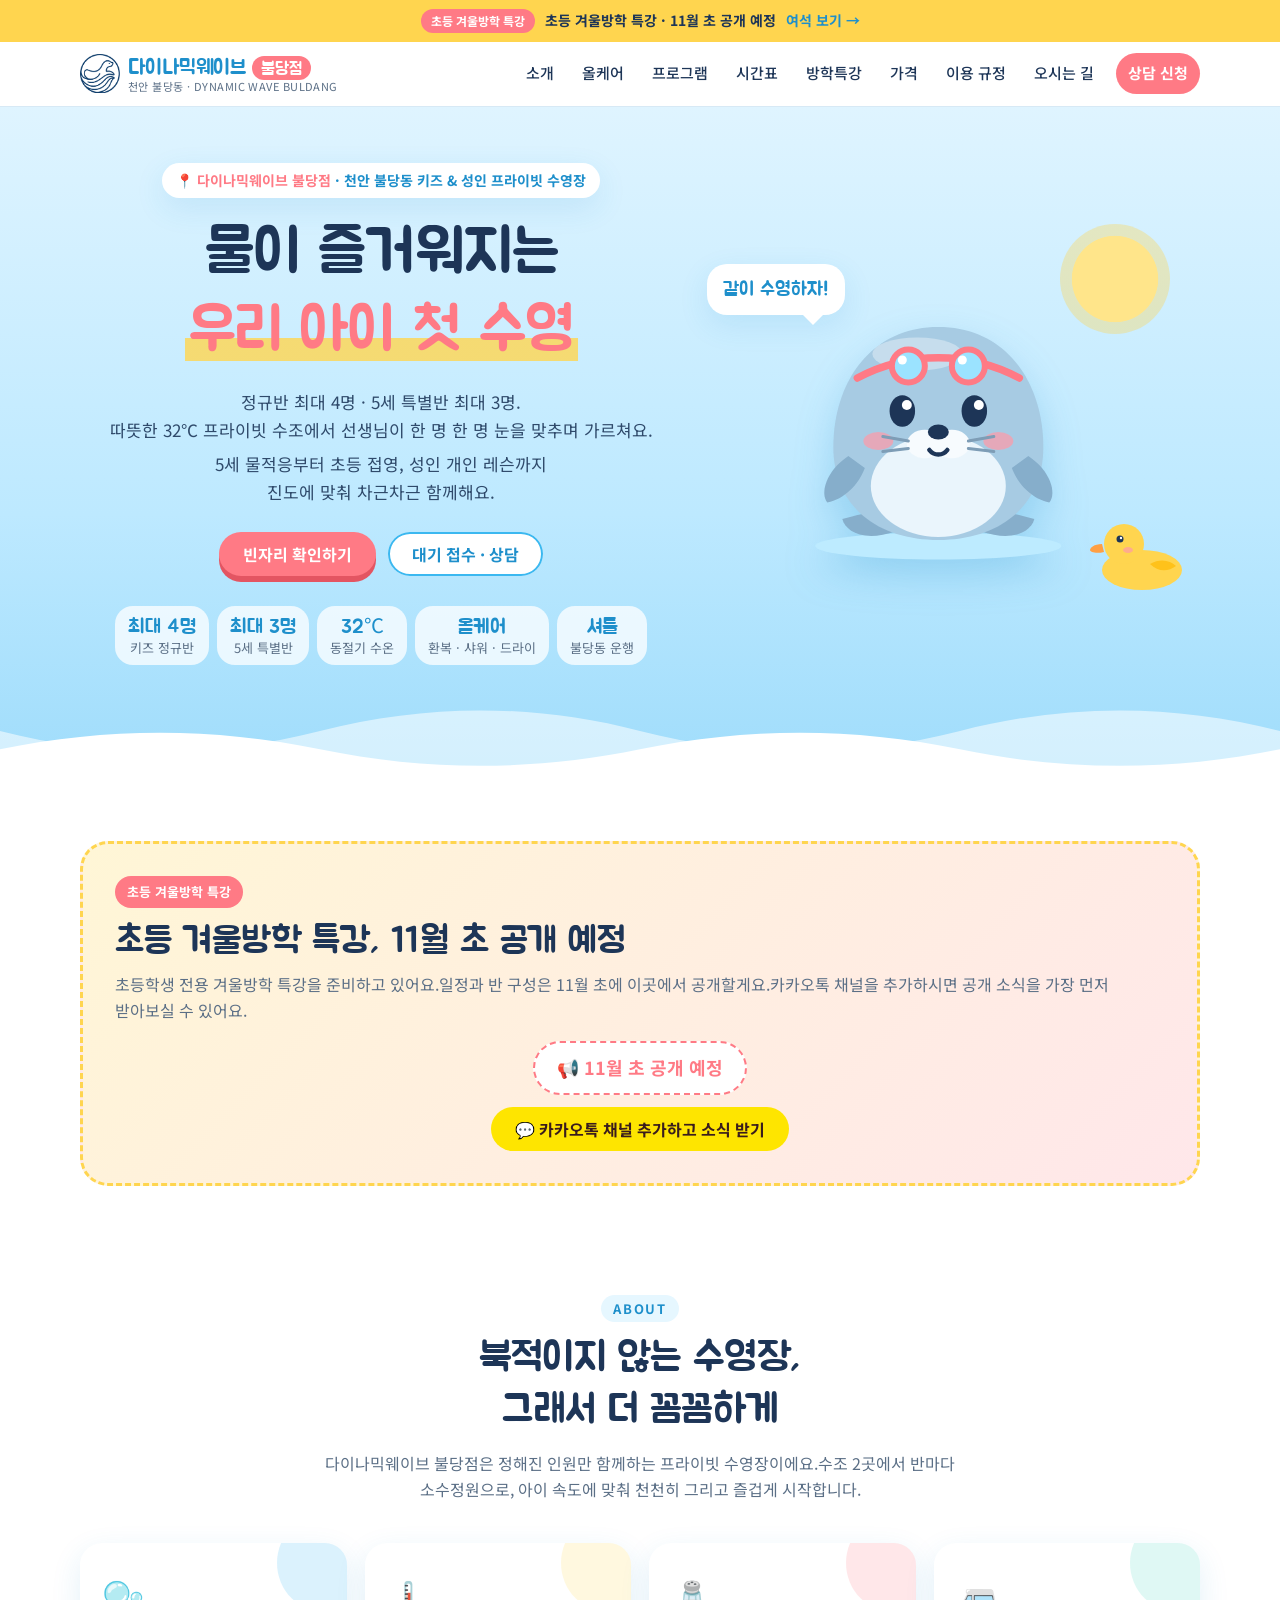
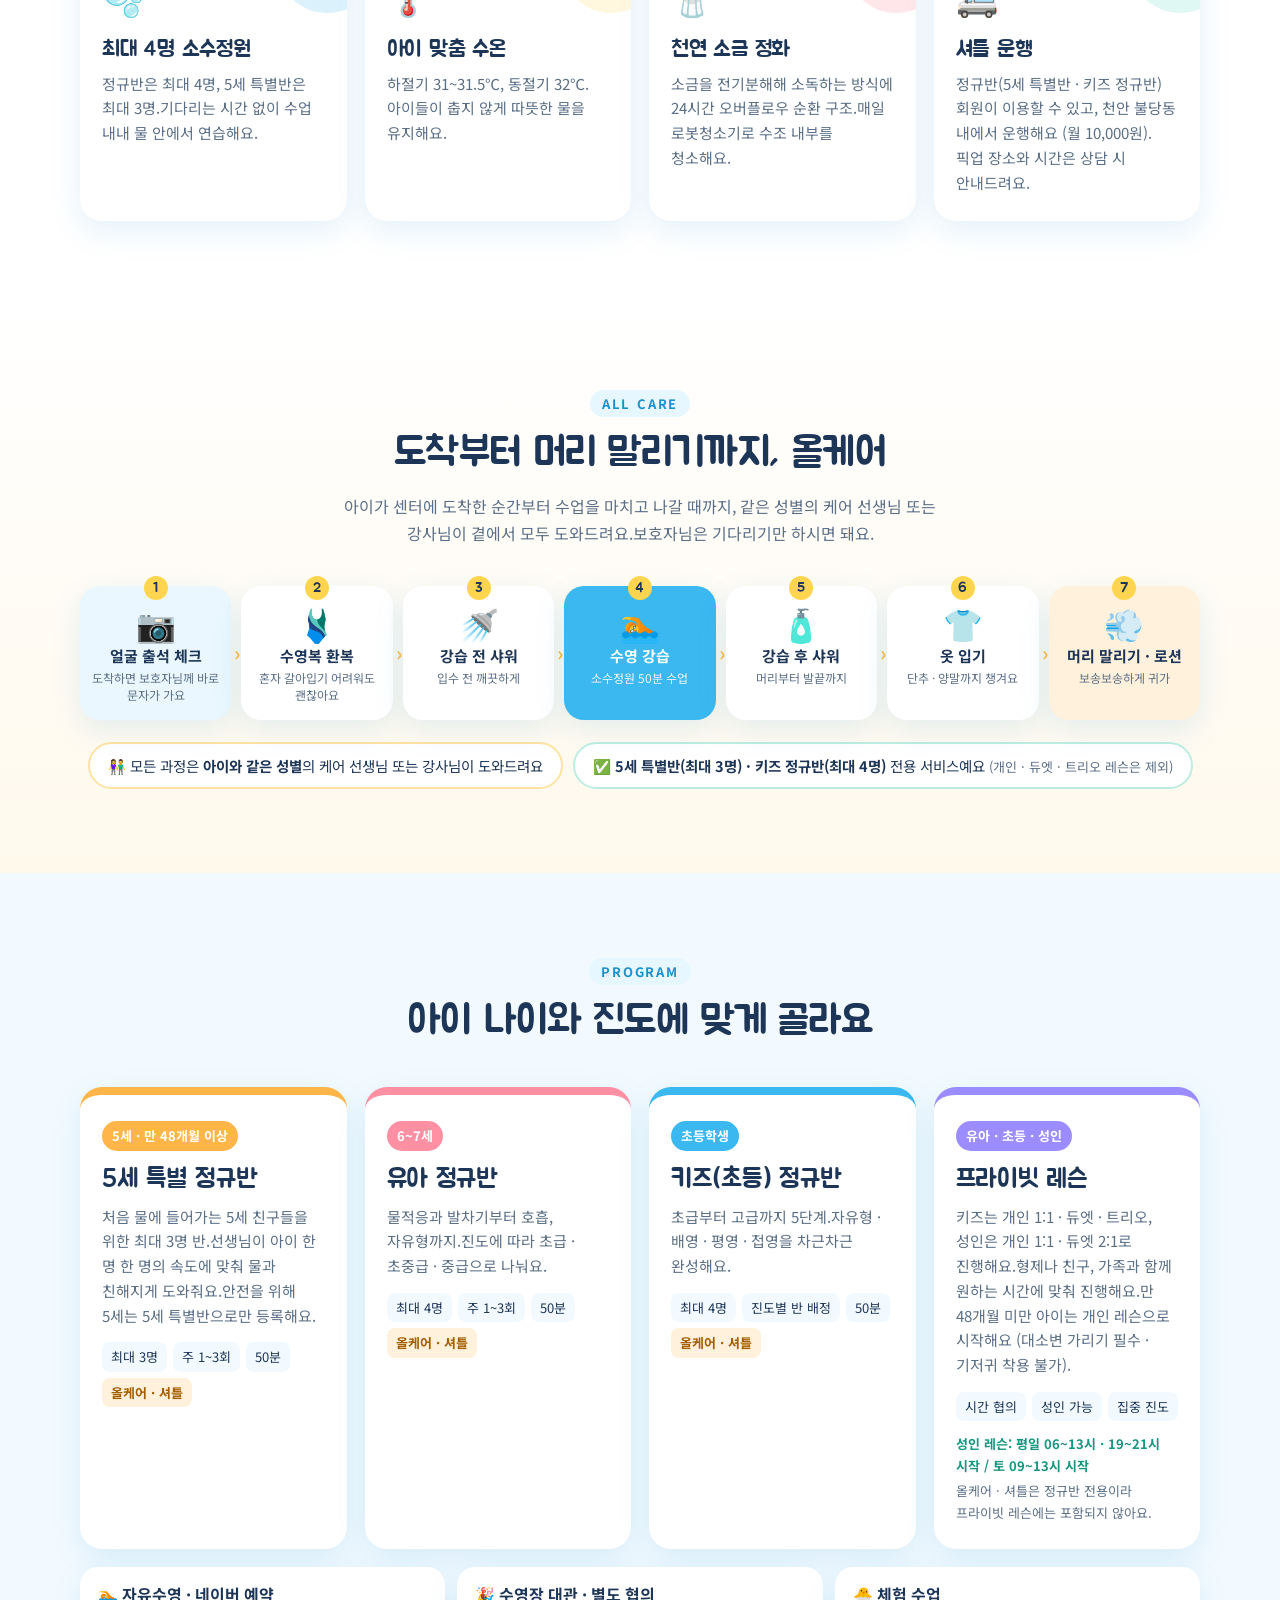
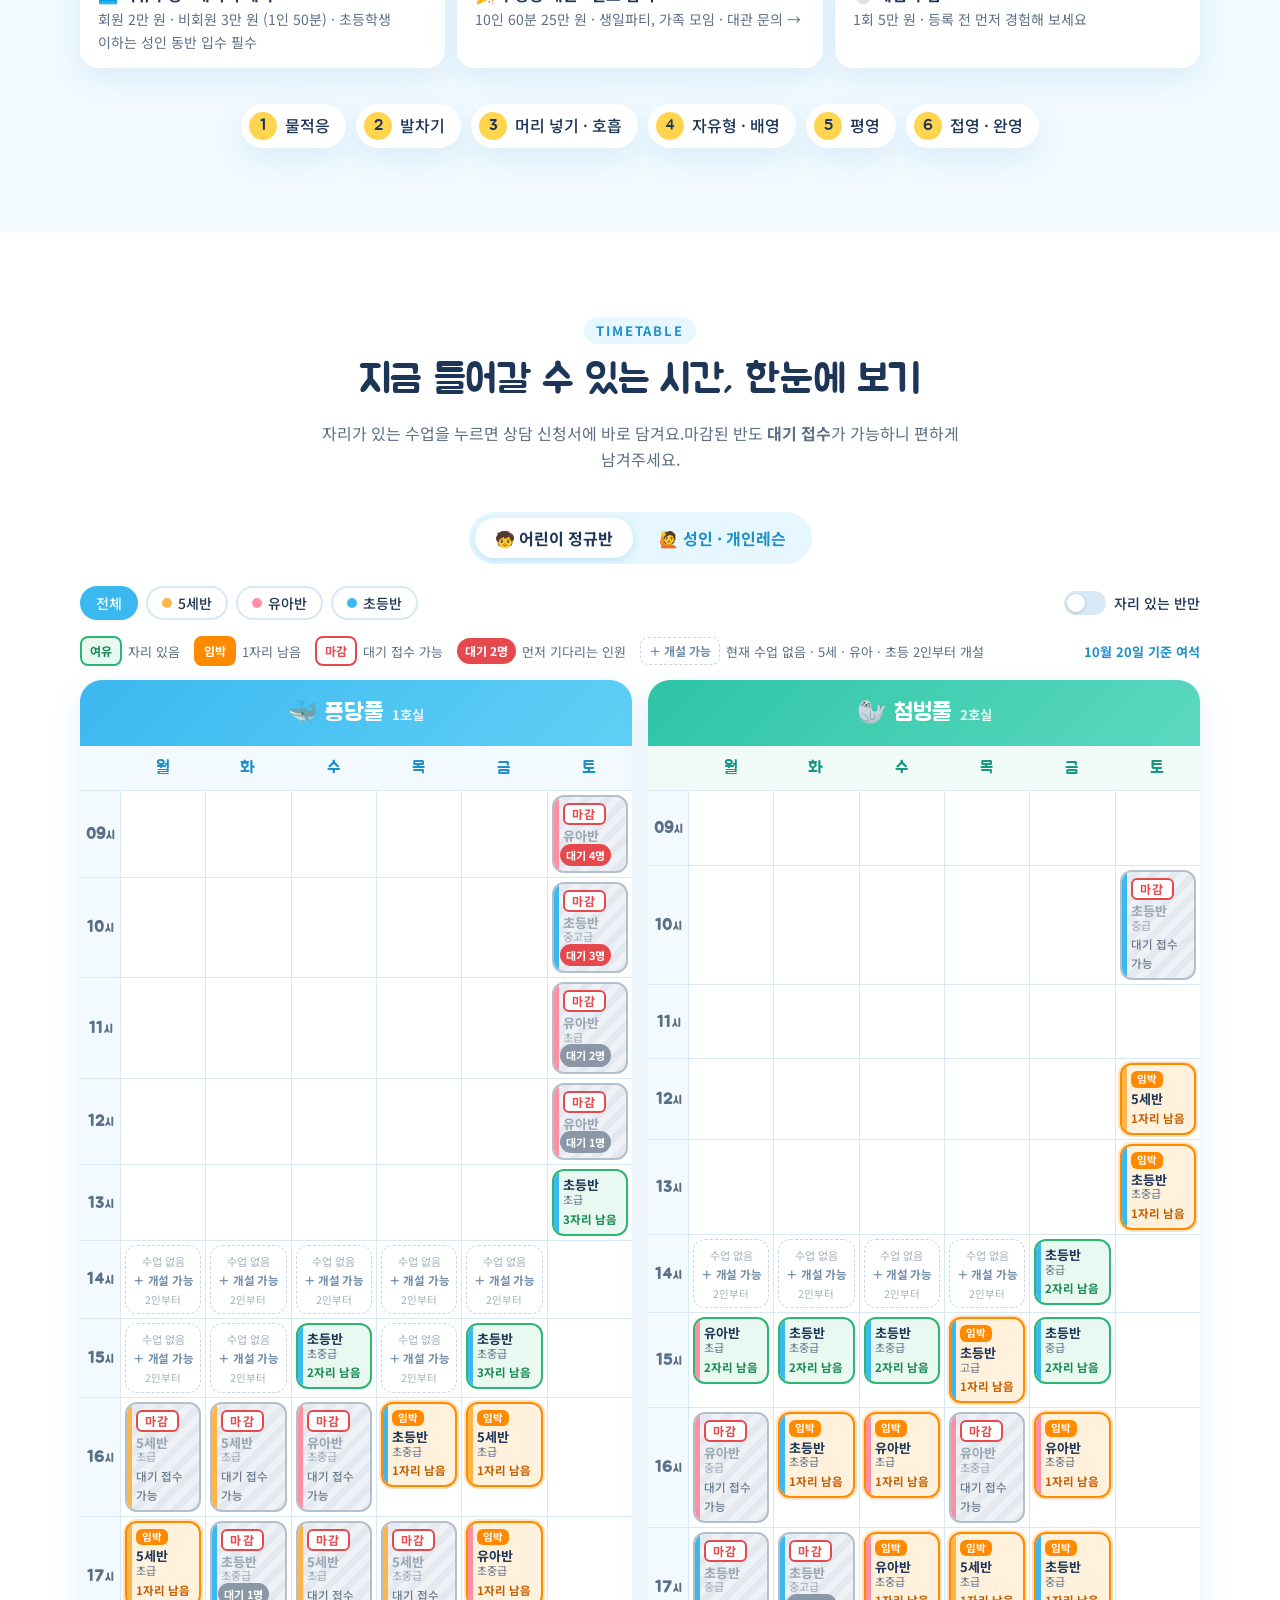
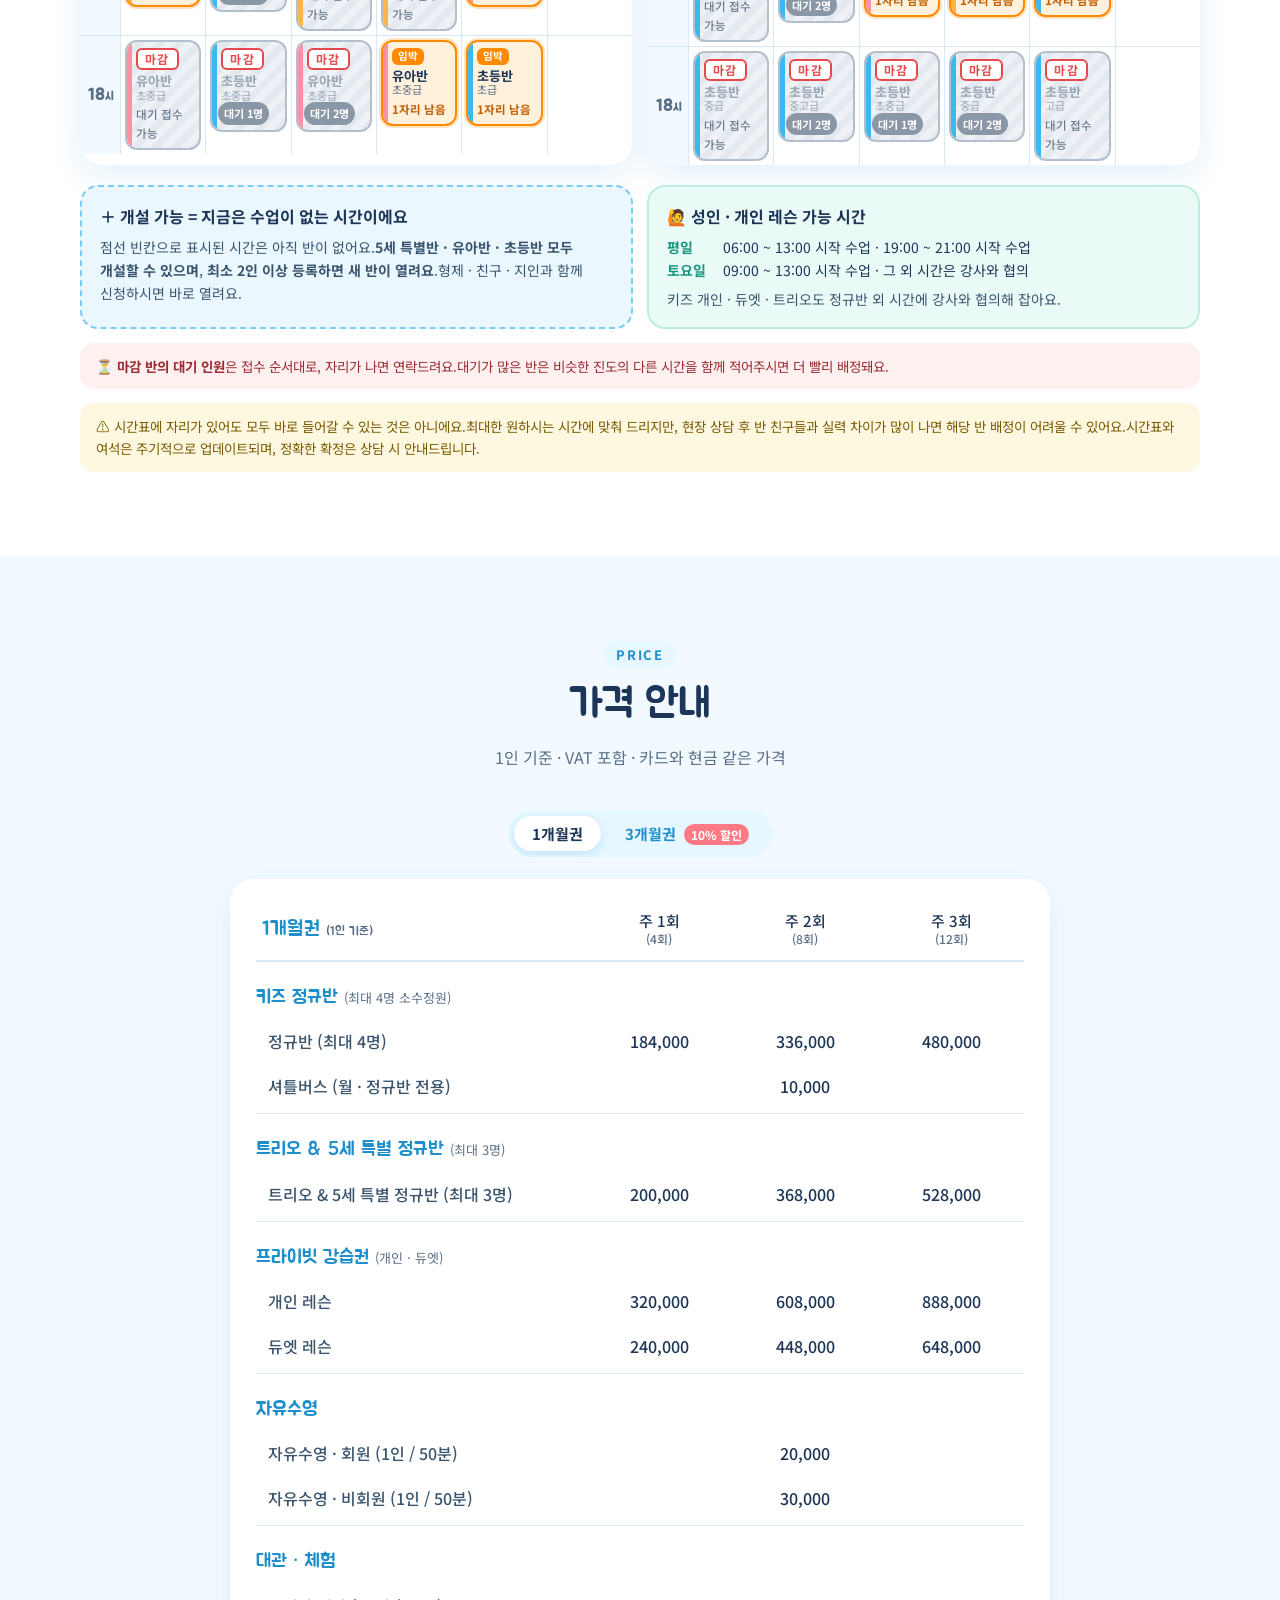
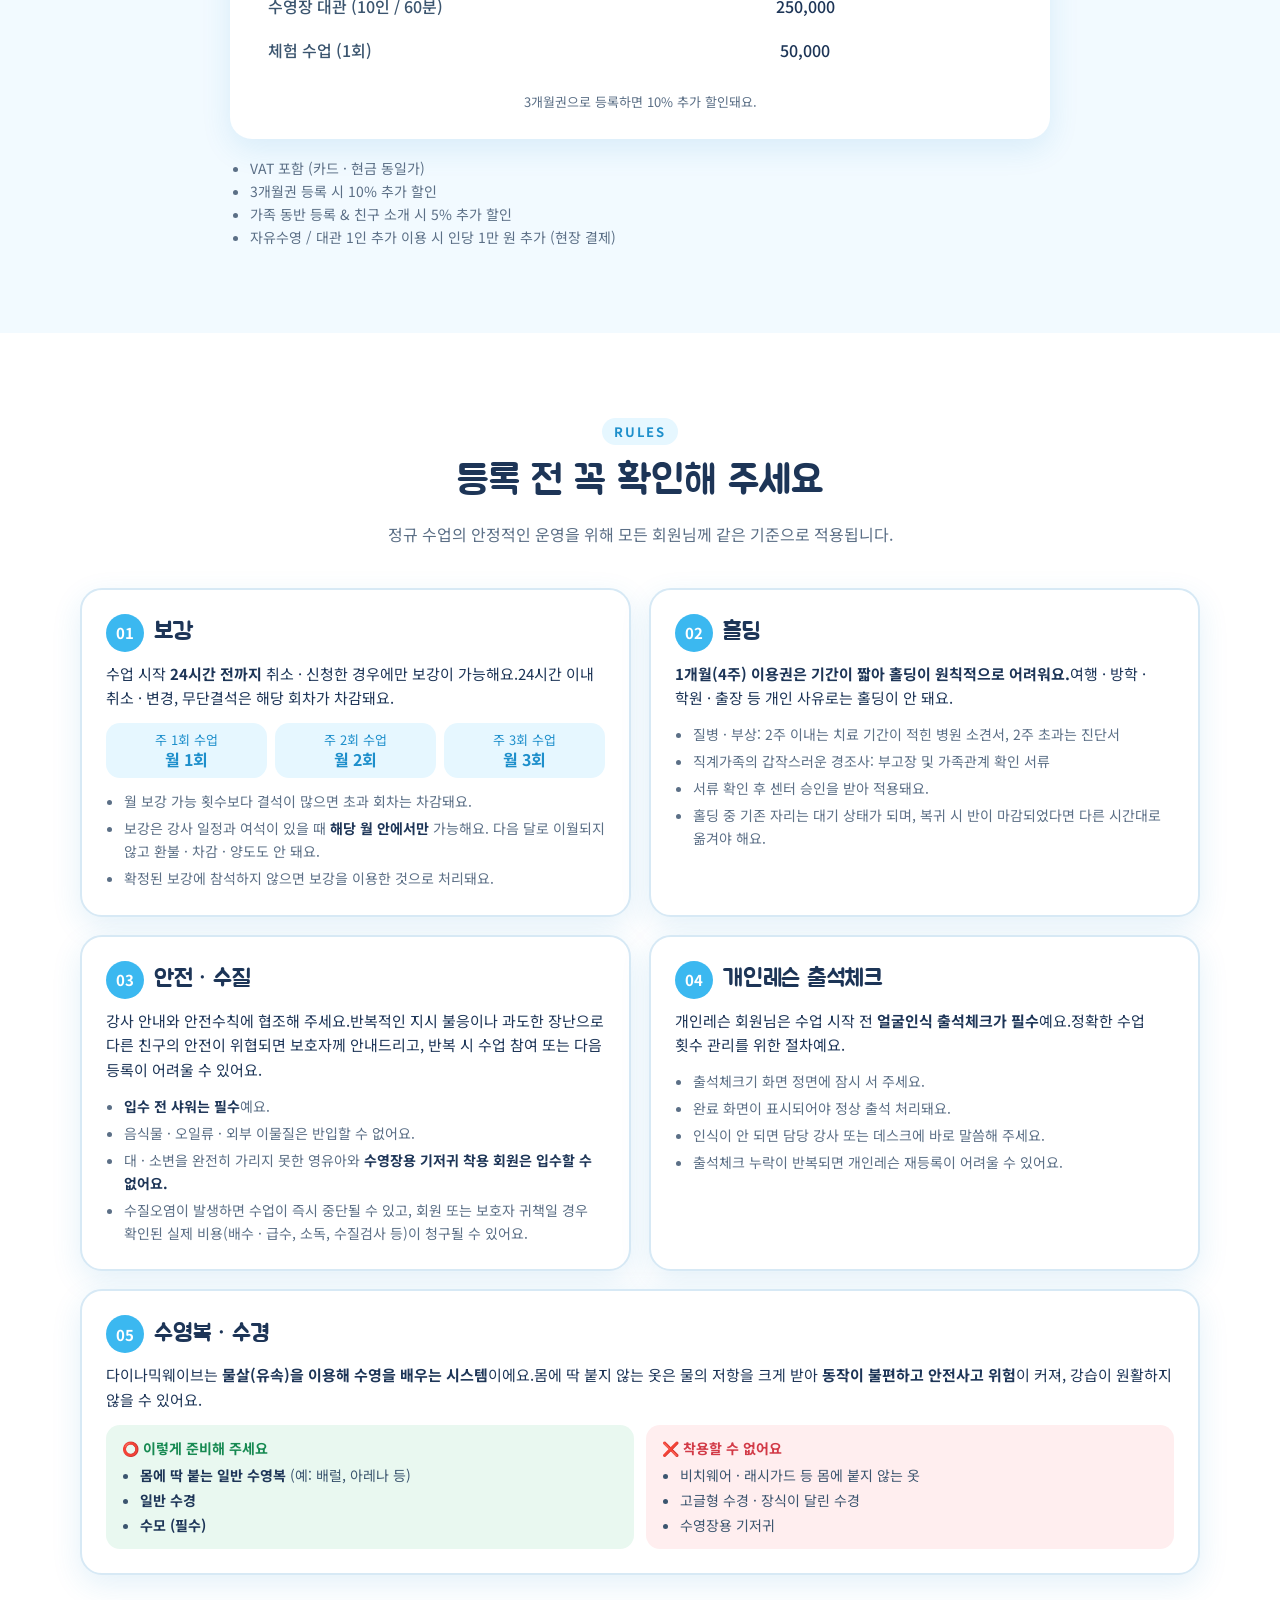
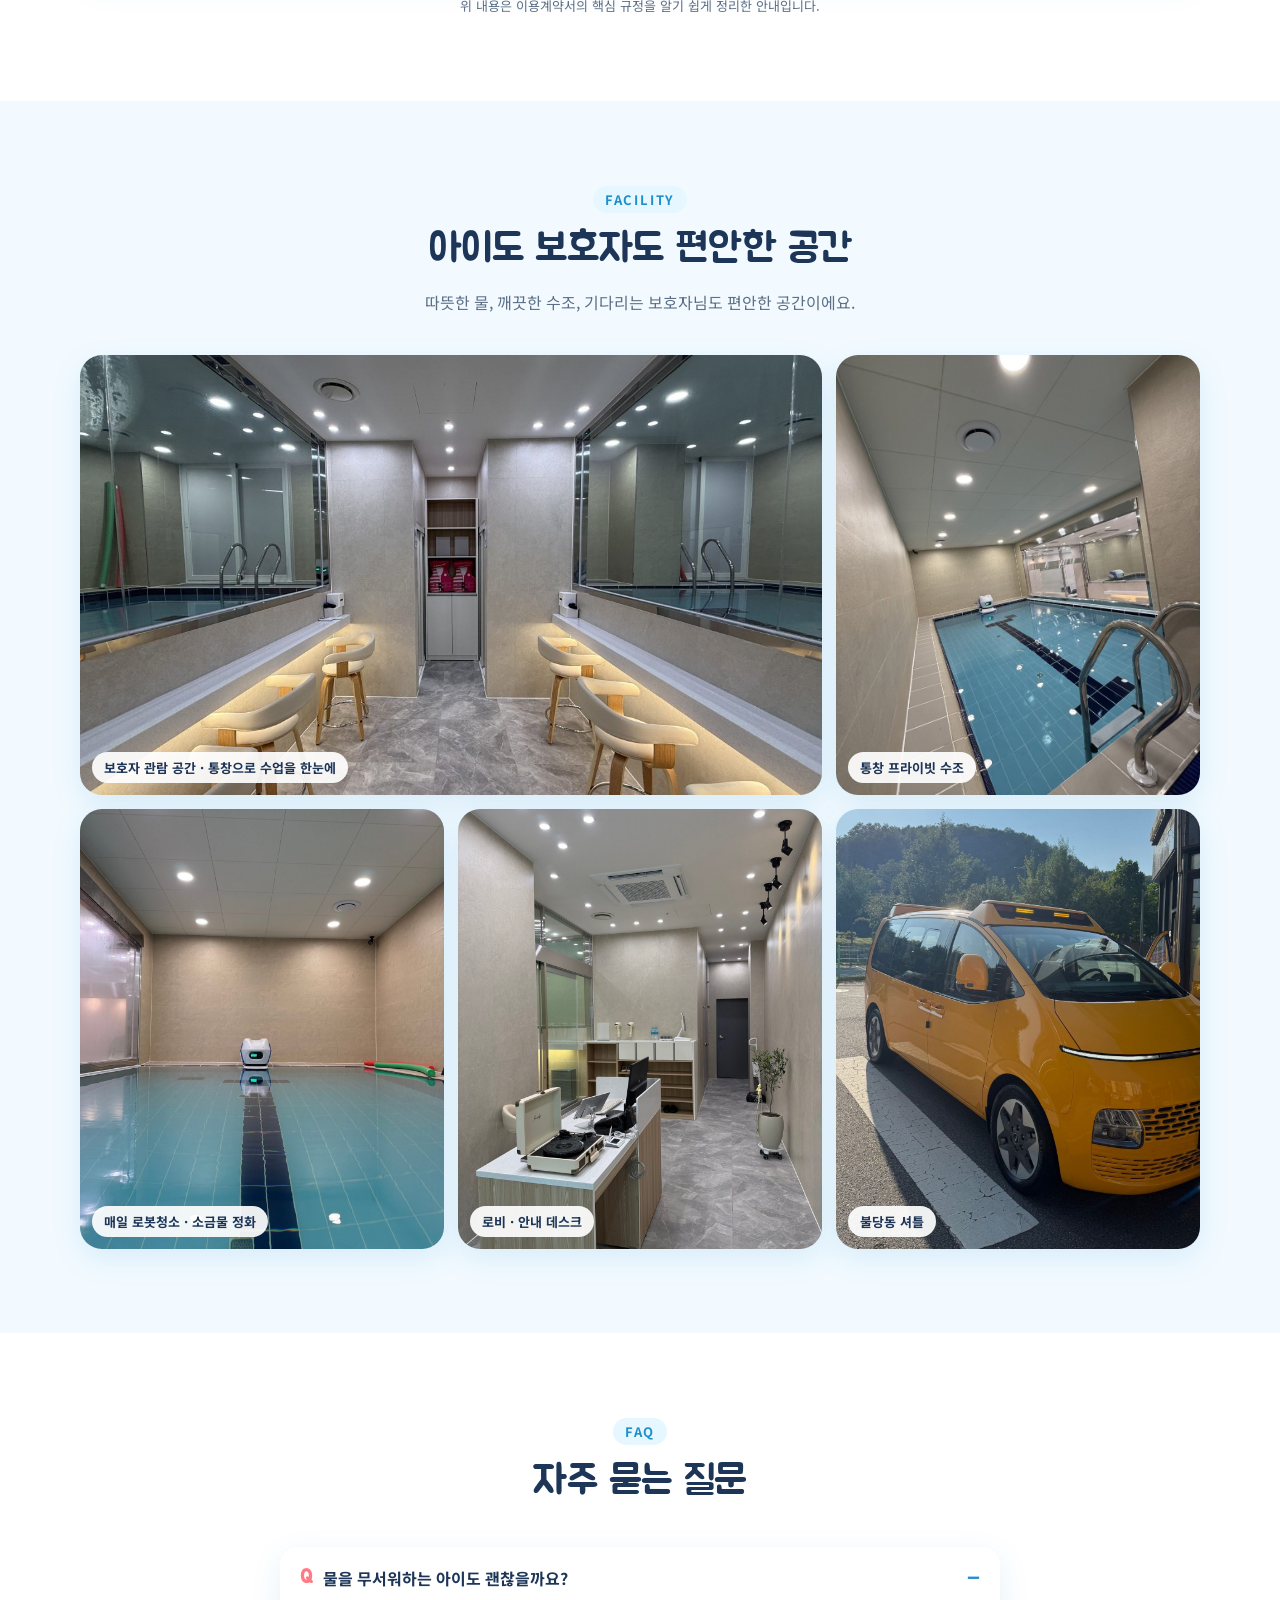
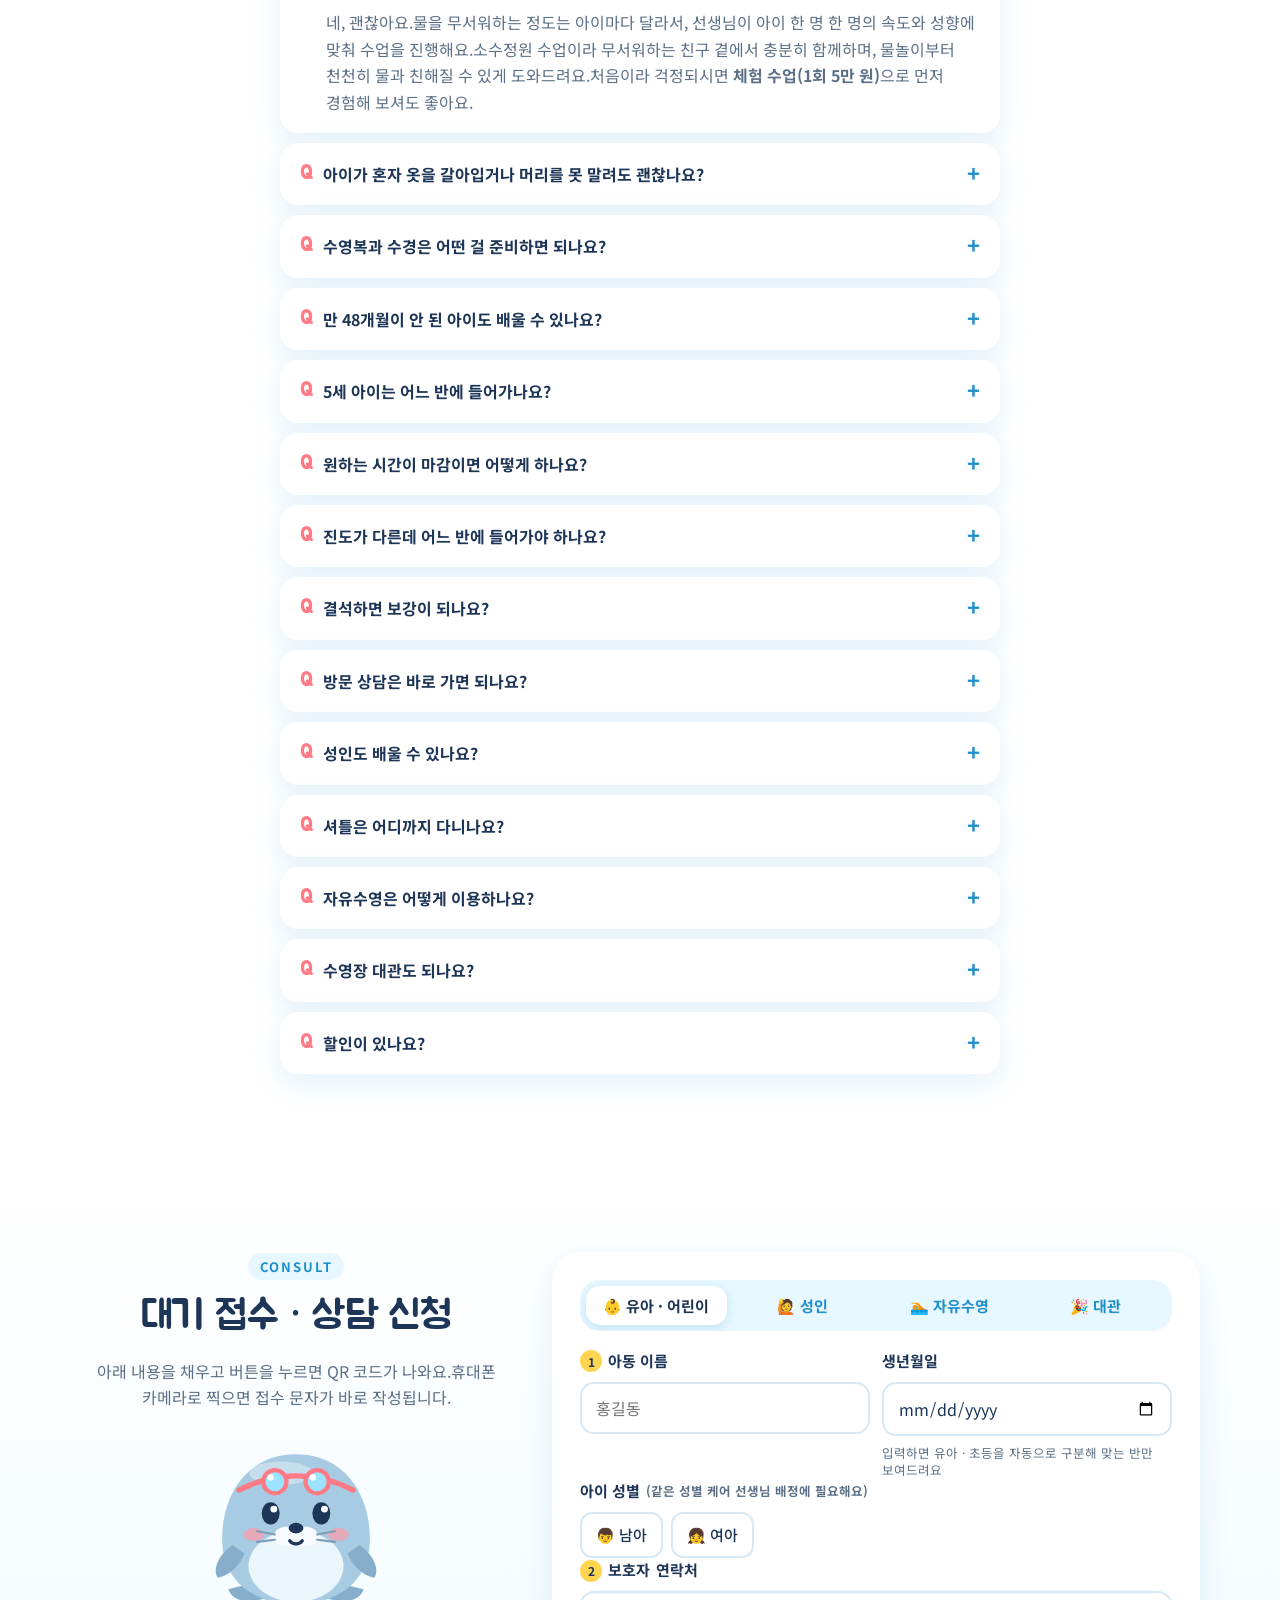
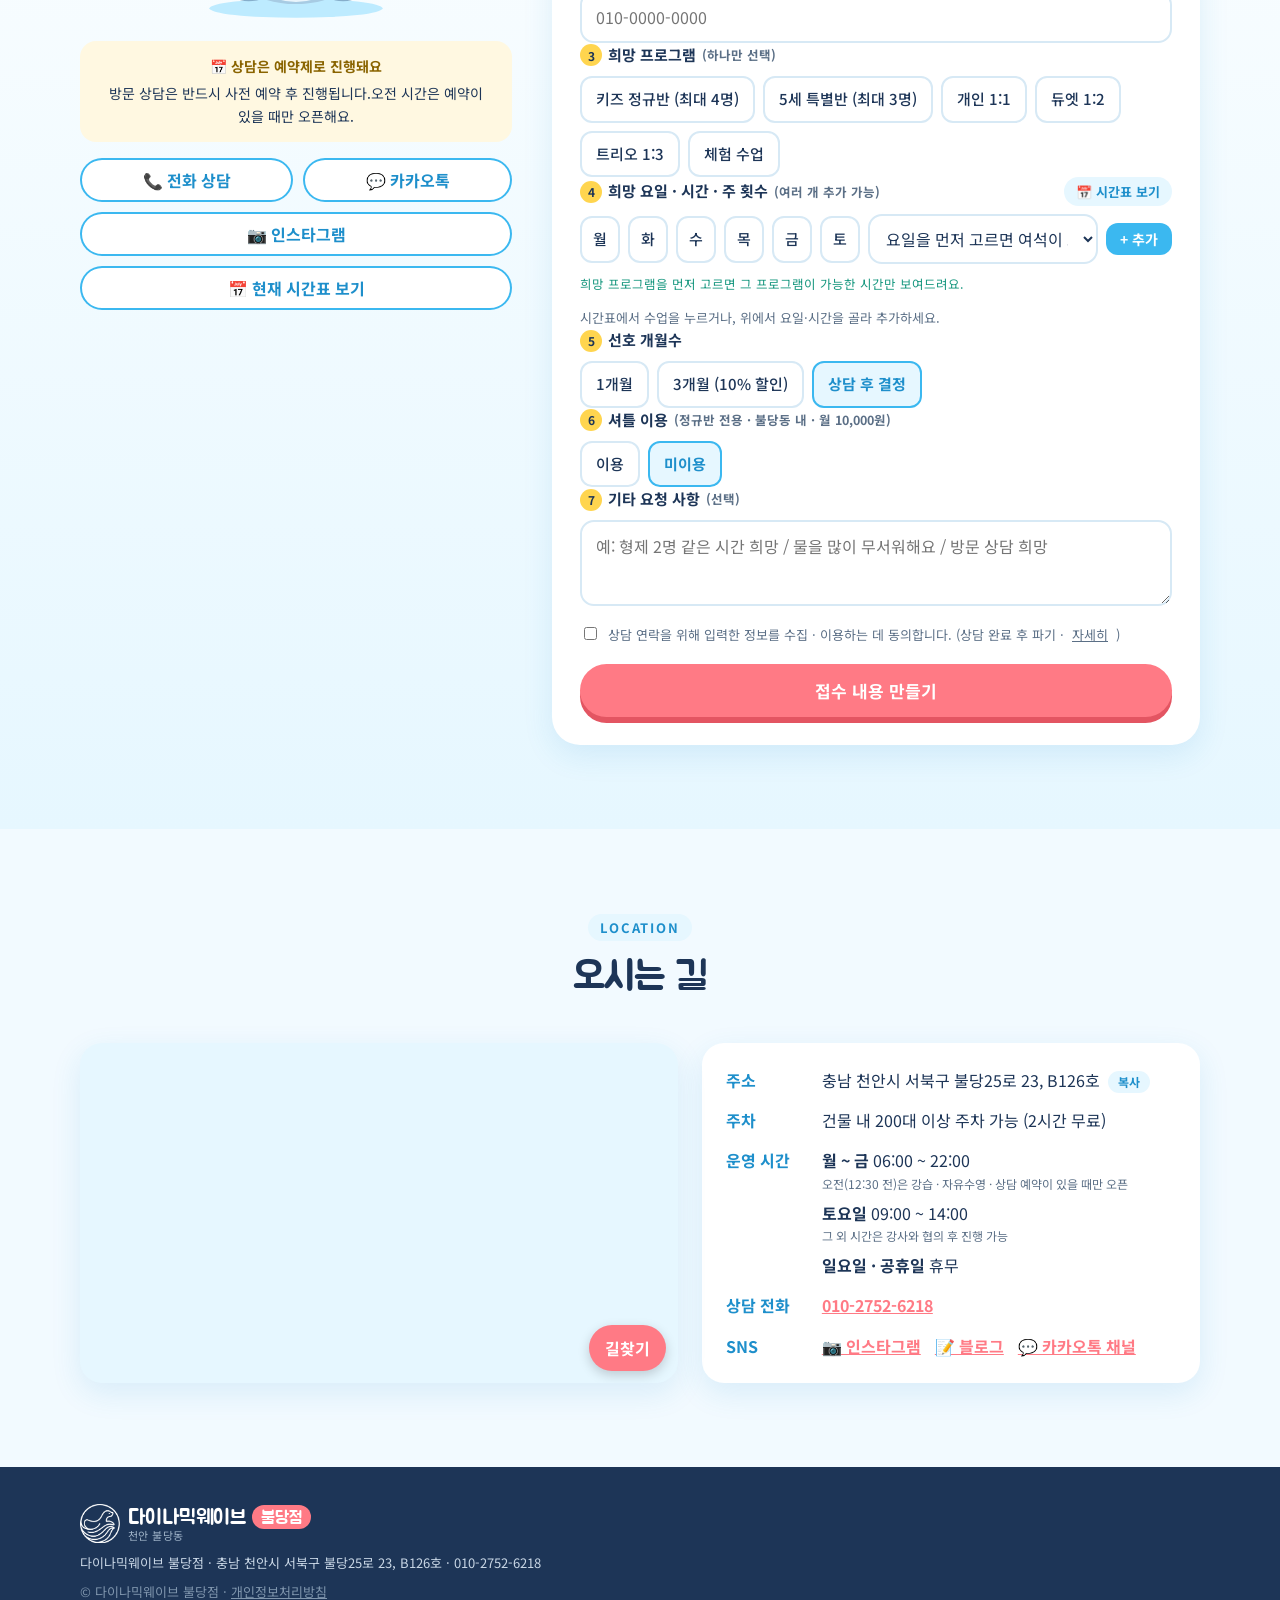
==== commit d4589205: "상담 신청서에 아이 성별 선택 추가, 월 17시→16시 퐁당풀 5세반 이동 반영 - 유아·어린이 신청서에 남아/여아 선택(필수), 접수 문자에 성별 표기 - 월 17시 퐁당풀 5세" ====
--- a/index.html
+++ b/index.html
@@ -22,6 +22,7 @@
  "openingHoursSpecification":[{"@type":"OpeningHoursSpecification","dayOfWeek":["Monday","Tuesday","Wednesday","Thursday","Friday"],"opens":"06:00","closes":"22:00"},{"@type":"OpeningHoursSpecification","dayOfWeek":"Saturday","opens":"09:00","closes":"14:00"}],
  "sameAs":["https://instagram.com/dwave_buldang","https://blog.naver.com/dwave_buldang","https://pf.kakao.com/_YsvDn"]}
 </script>
+<meta name="google-site-verification" content="G8a-19uoH8_gu3rsBbbGQT1wR7p0IVySnifkGwmaxTU">
 <meta name="naver-site-verification" content="78a9e1cf2bbc84ce110cf92a07c25ea6da4a6061">
 <meta name="theme-color" content="#3BB8F0">
 <link rel="icon" href="assets/logo-mark.png">
@@ -519,6 +520,10 @@
             <div class="field"><label for="k-name"><b>1</b>아동 이름</label><input id="k-name" autocomplete="off" placeholder="홍길동"></div>
             <div class="field"><label for="k-birth">생년월일</label><input id="k-birth" type="date" min="2008-01-01"><span class="age-out" id="kAgeOut">입력하면 유아 · 초등을 자동으로 구분해 맞는 반만 보여드려요</span></div>
           </div>
+          <div class="field only-kids">
+            <span class="lbl">아이 성별 <small>(같은 성별 케어 선생님 배정에 필요해요)</small></span>
+            <div class="radio-row"><label><input type="radio" name="k-gender" value="남아"><span>👦 남아</span></label><label><input type="radio" name="k-gender" value="여아"><span>👧 여아</span></label></div>
+          </div>
           <div class="row3 only-adult" hidden>
             <div class="field"><label for="a-name"><b>1</b>성함</label><input id="a-name" autocomplete="name" placeholder="홍길동"></div>
             <div class="field"><label for="a-birth">생년월일</label><input id="a-birth" inputmode="numeric" placeholder="예: 1990.05.12"></div>
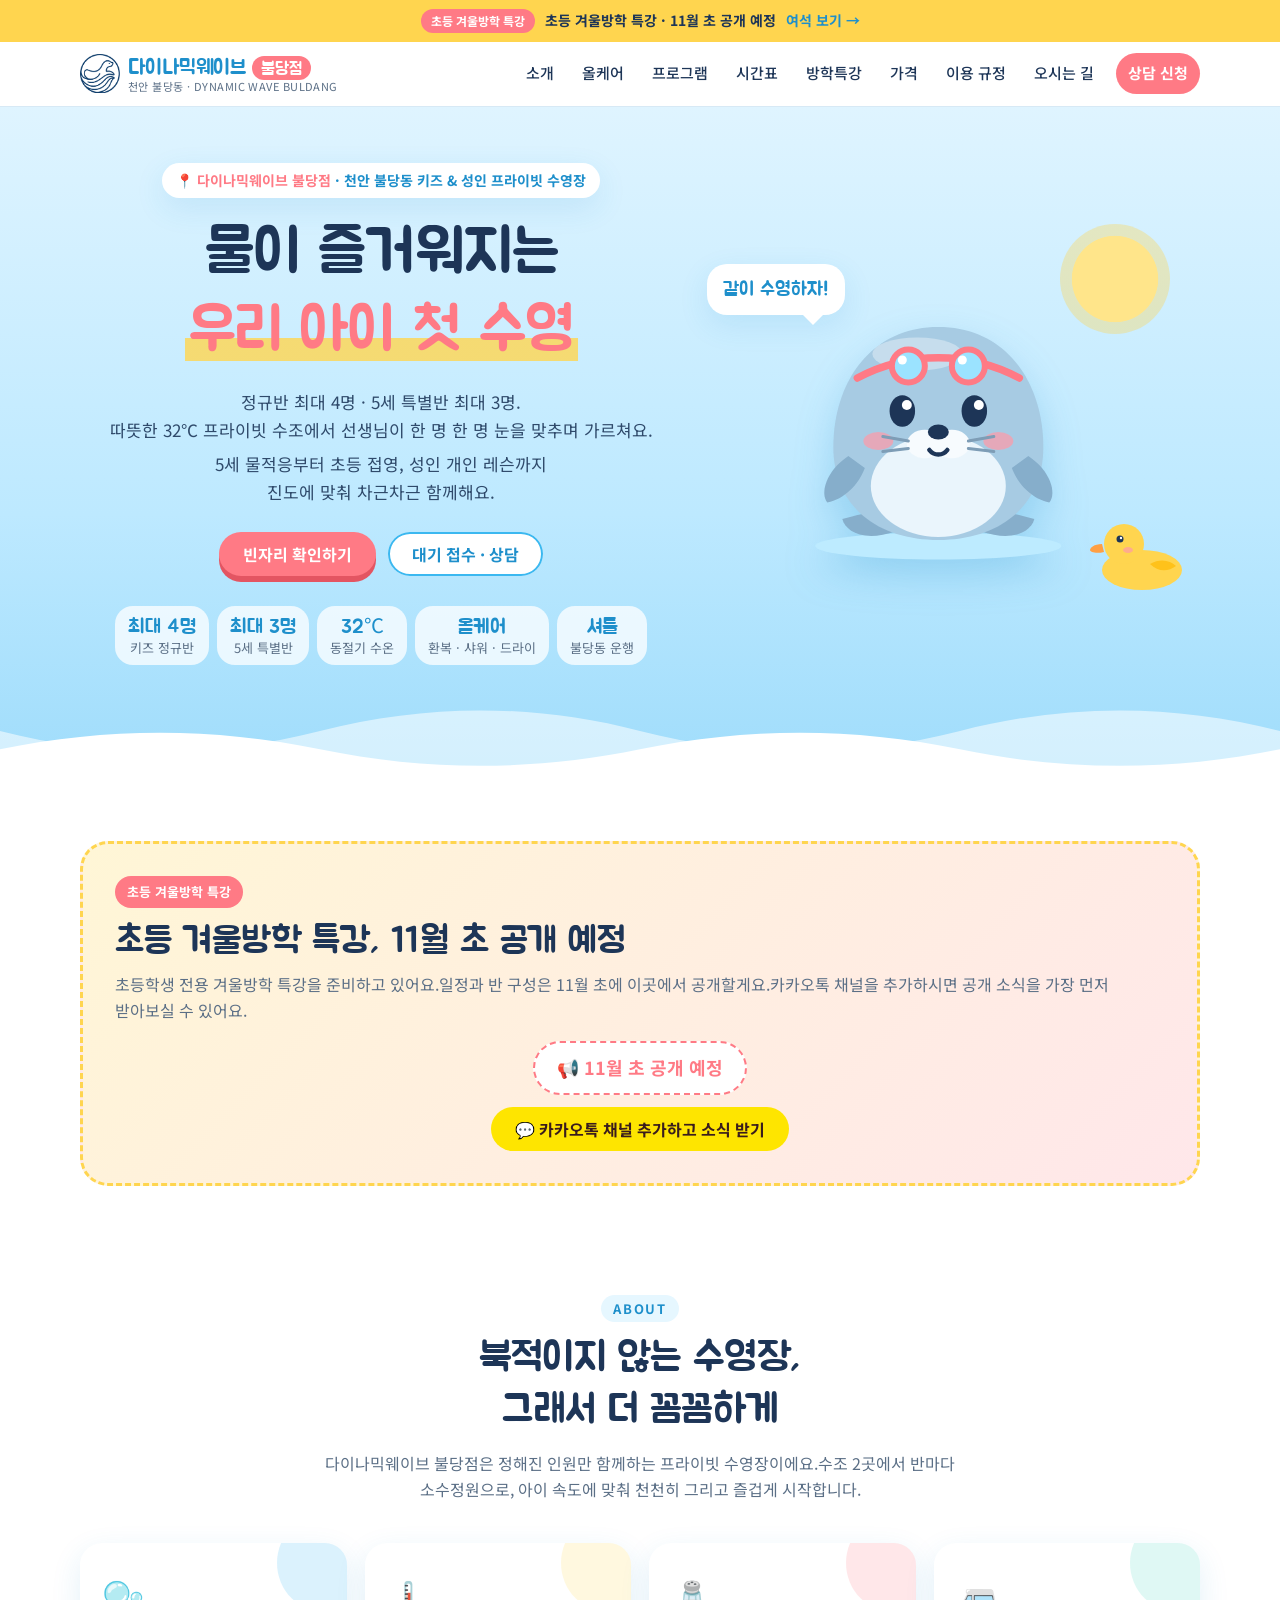
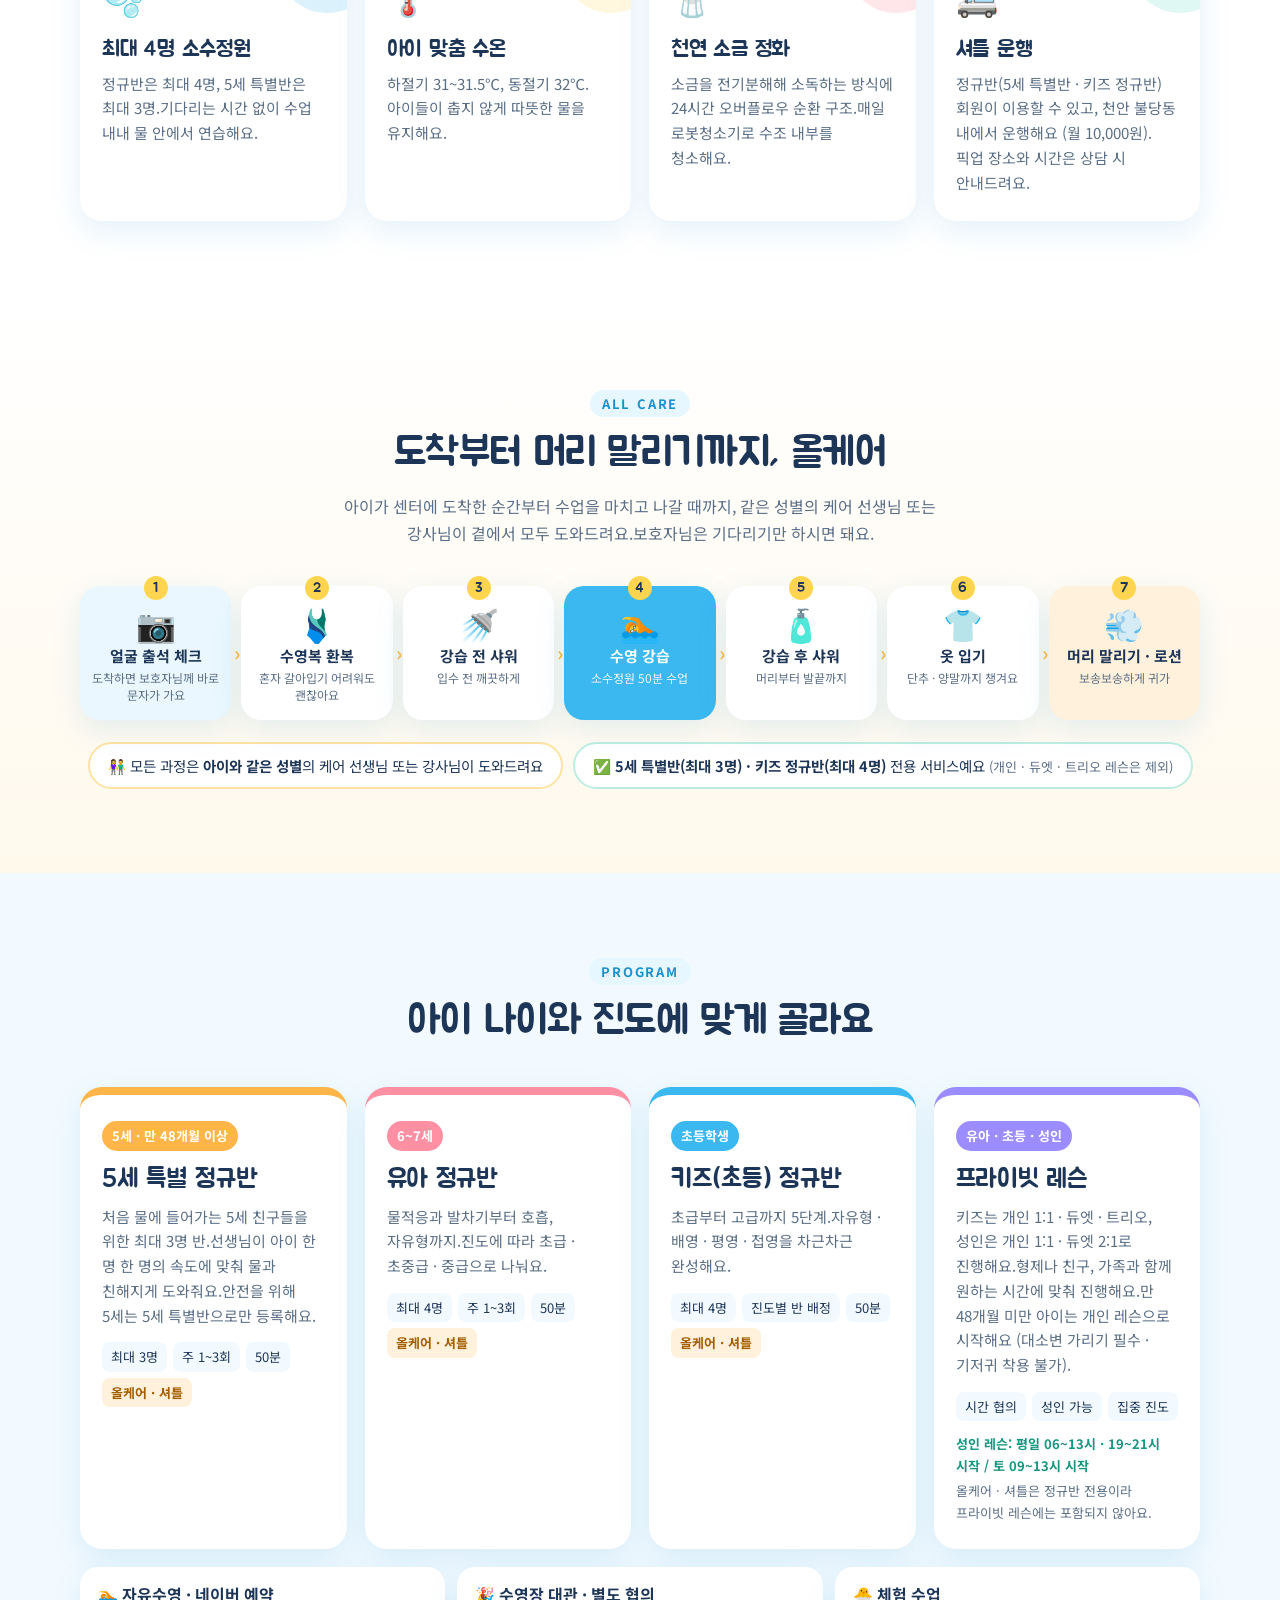
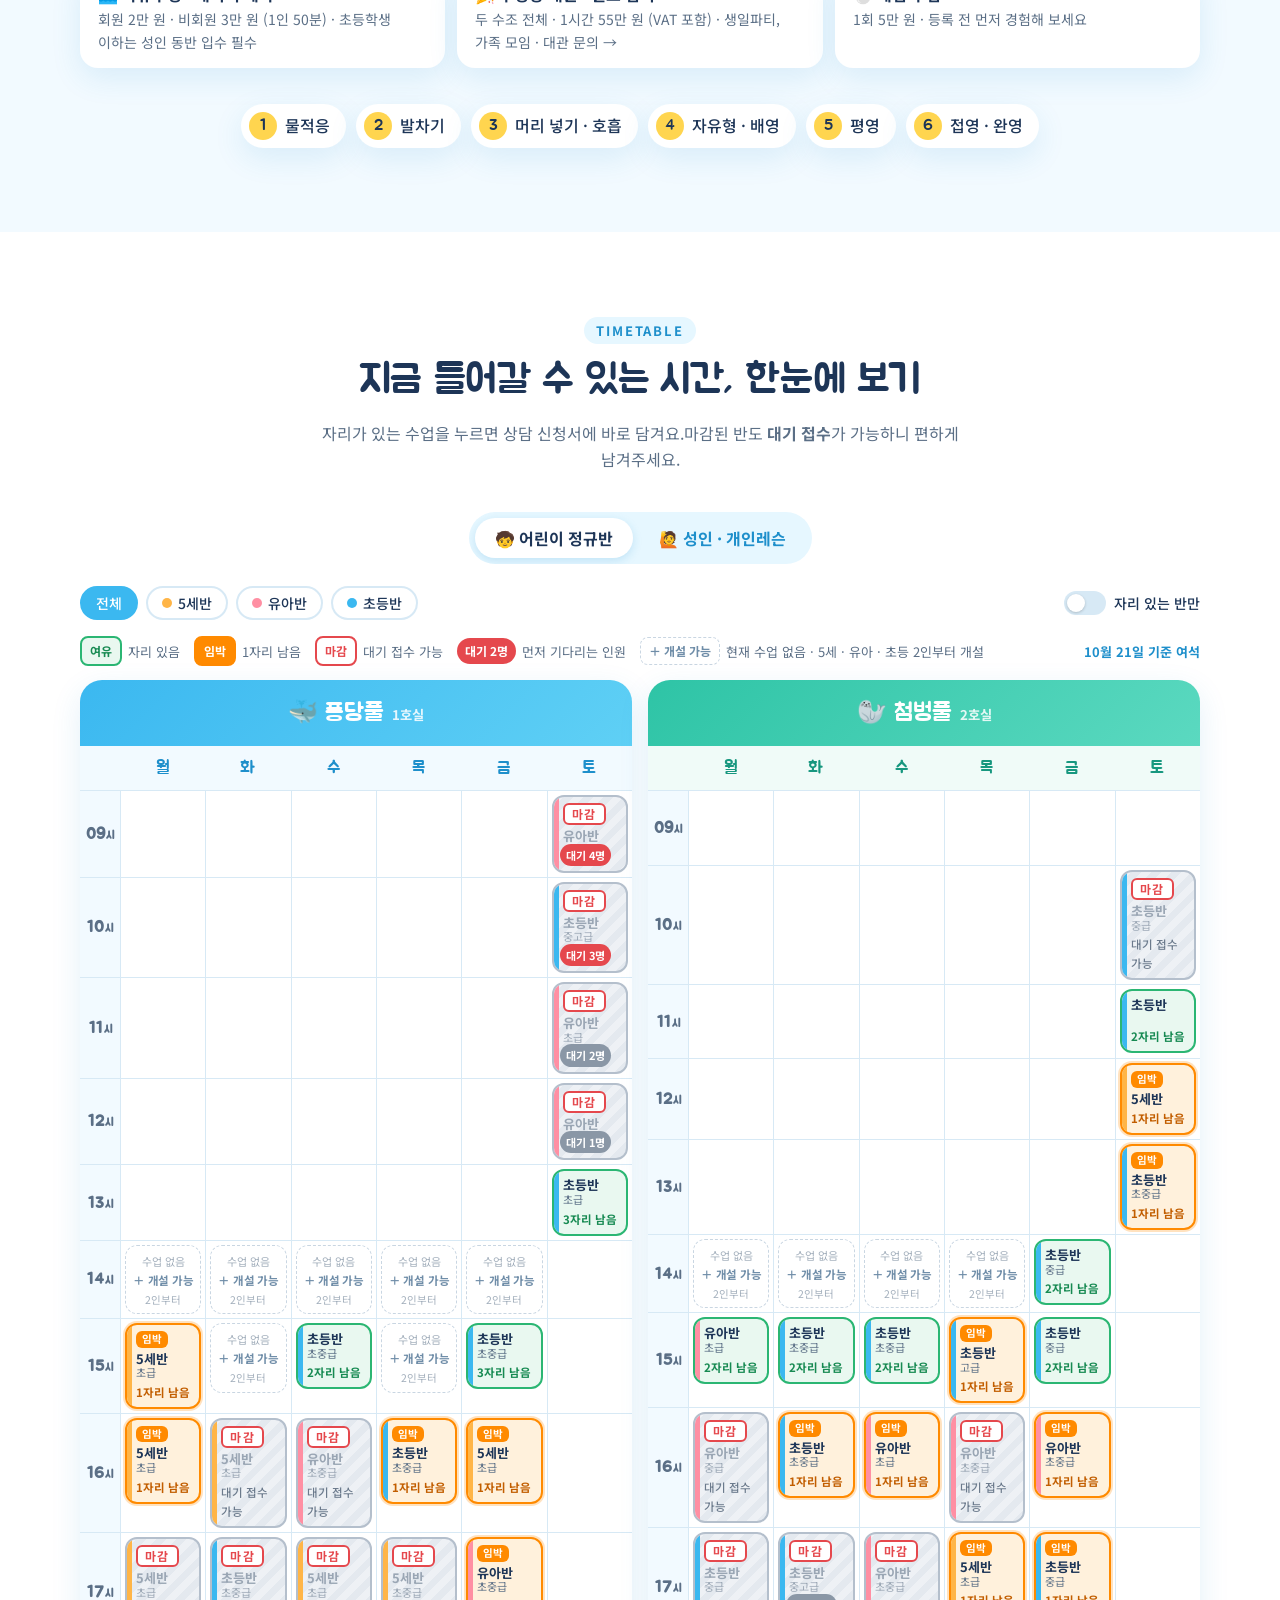
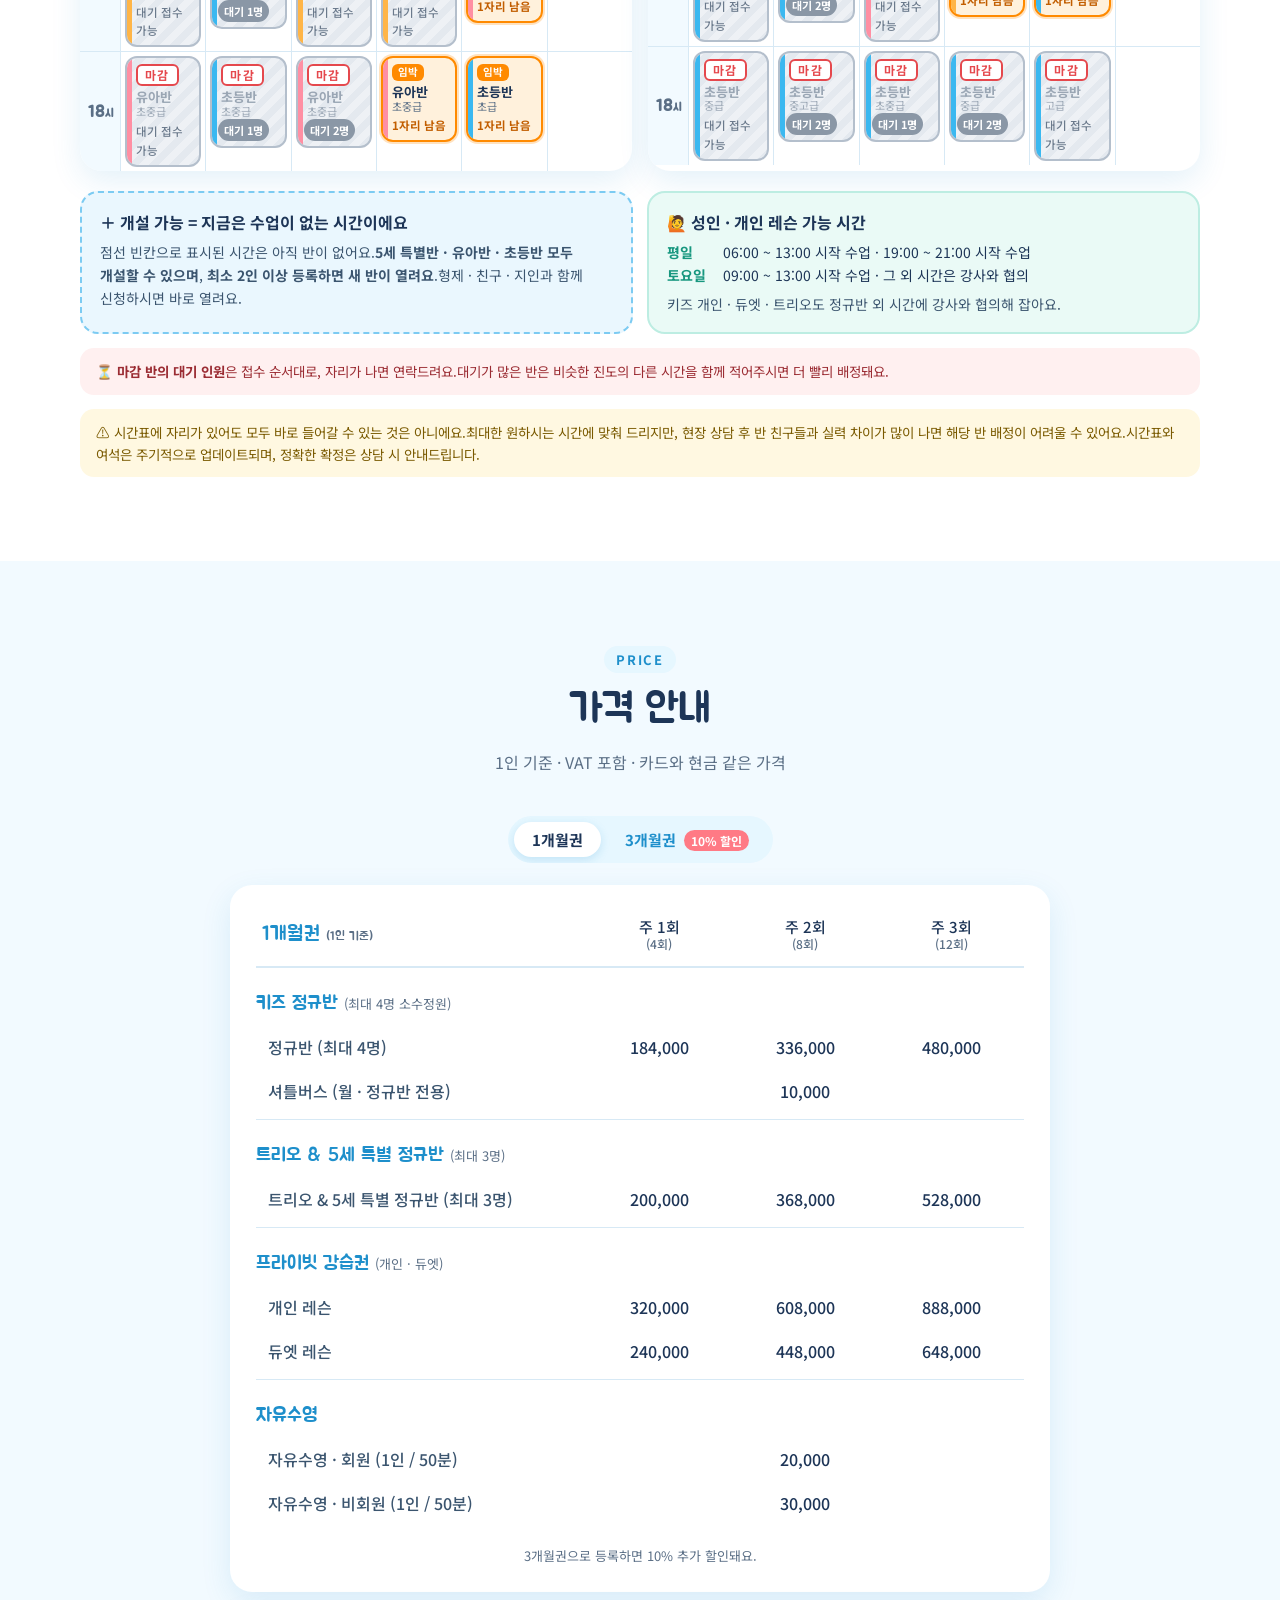
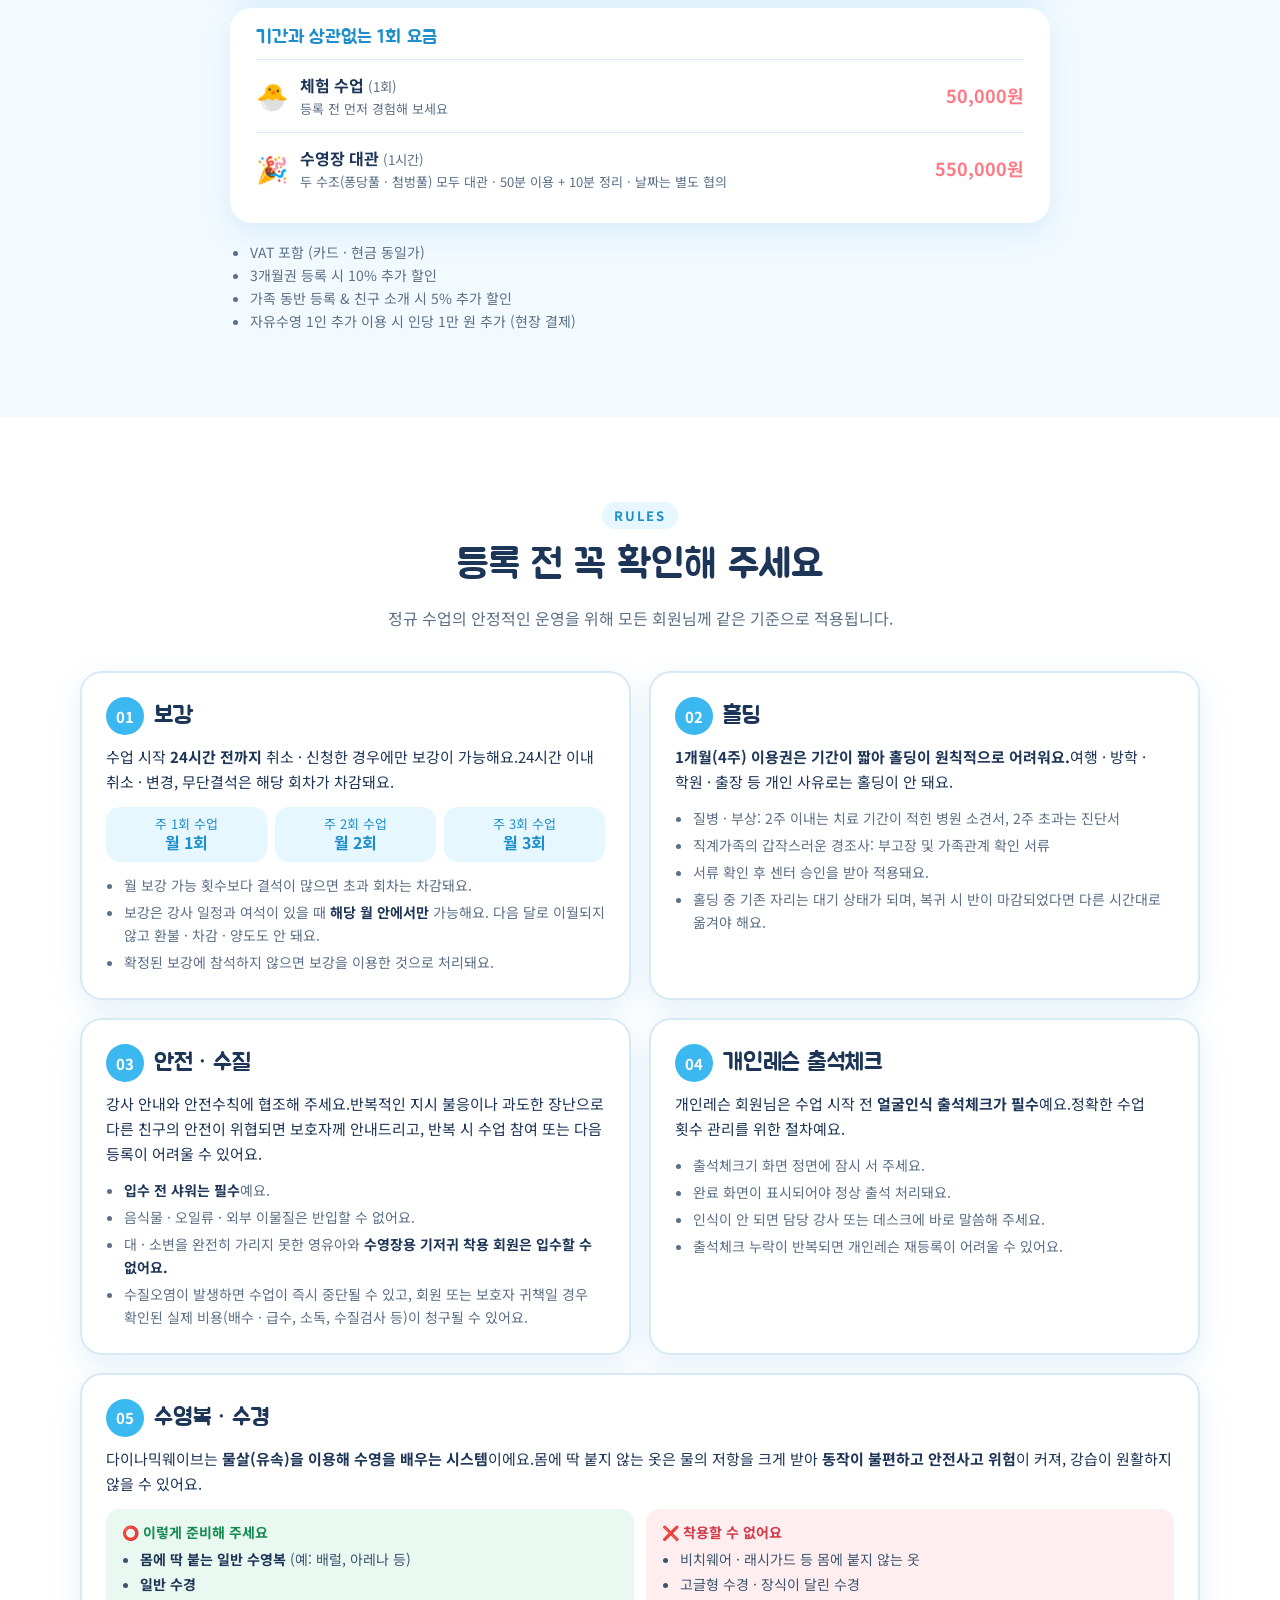
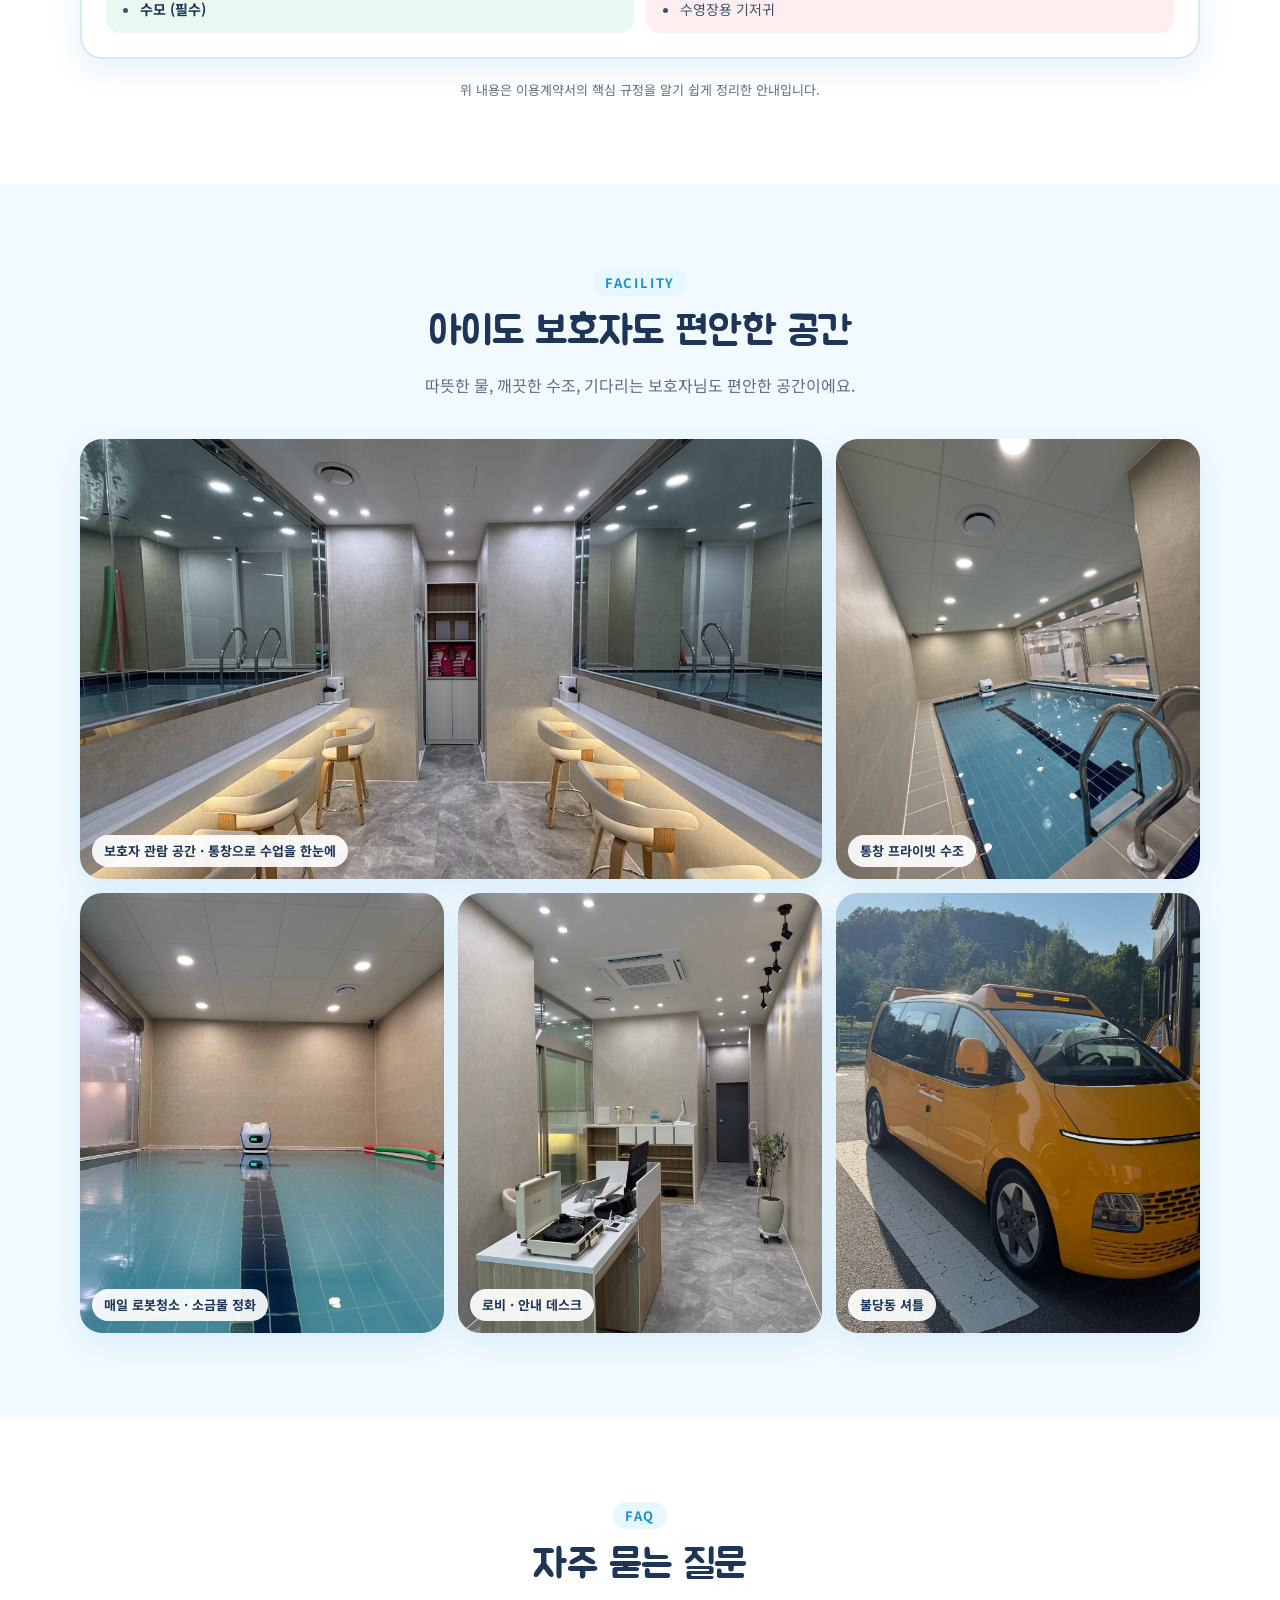
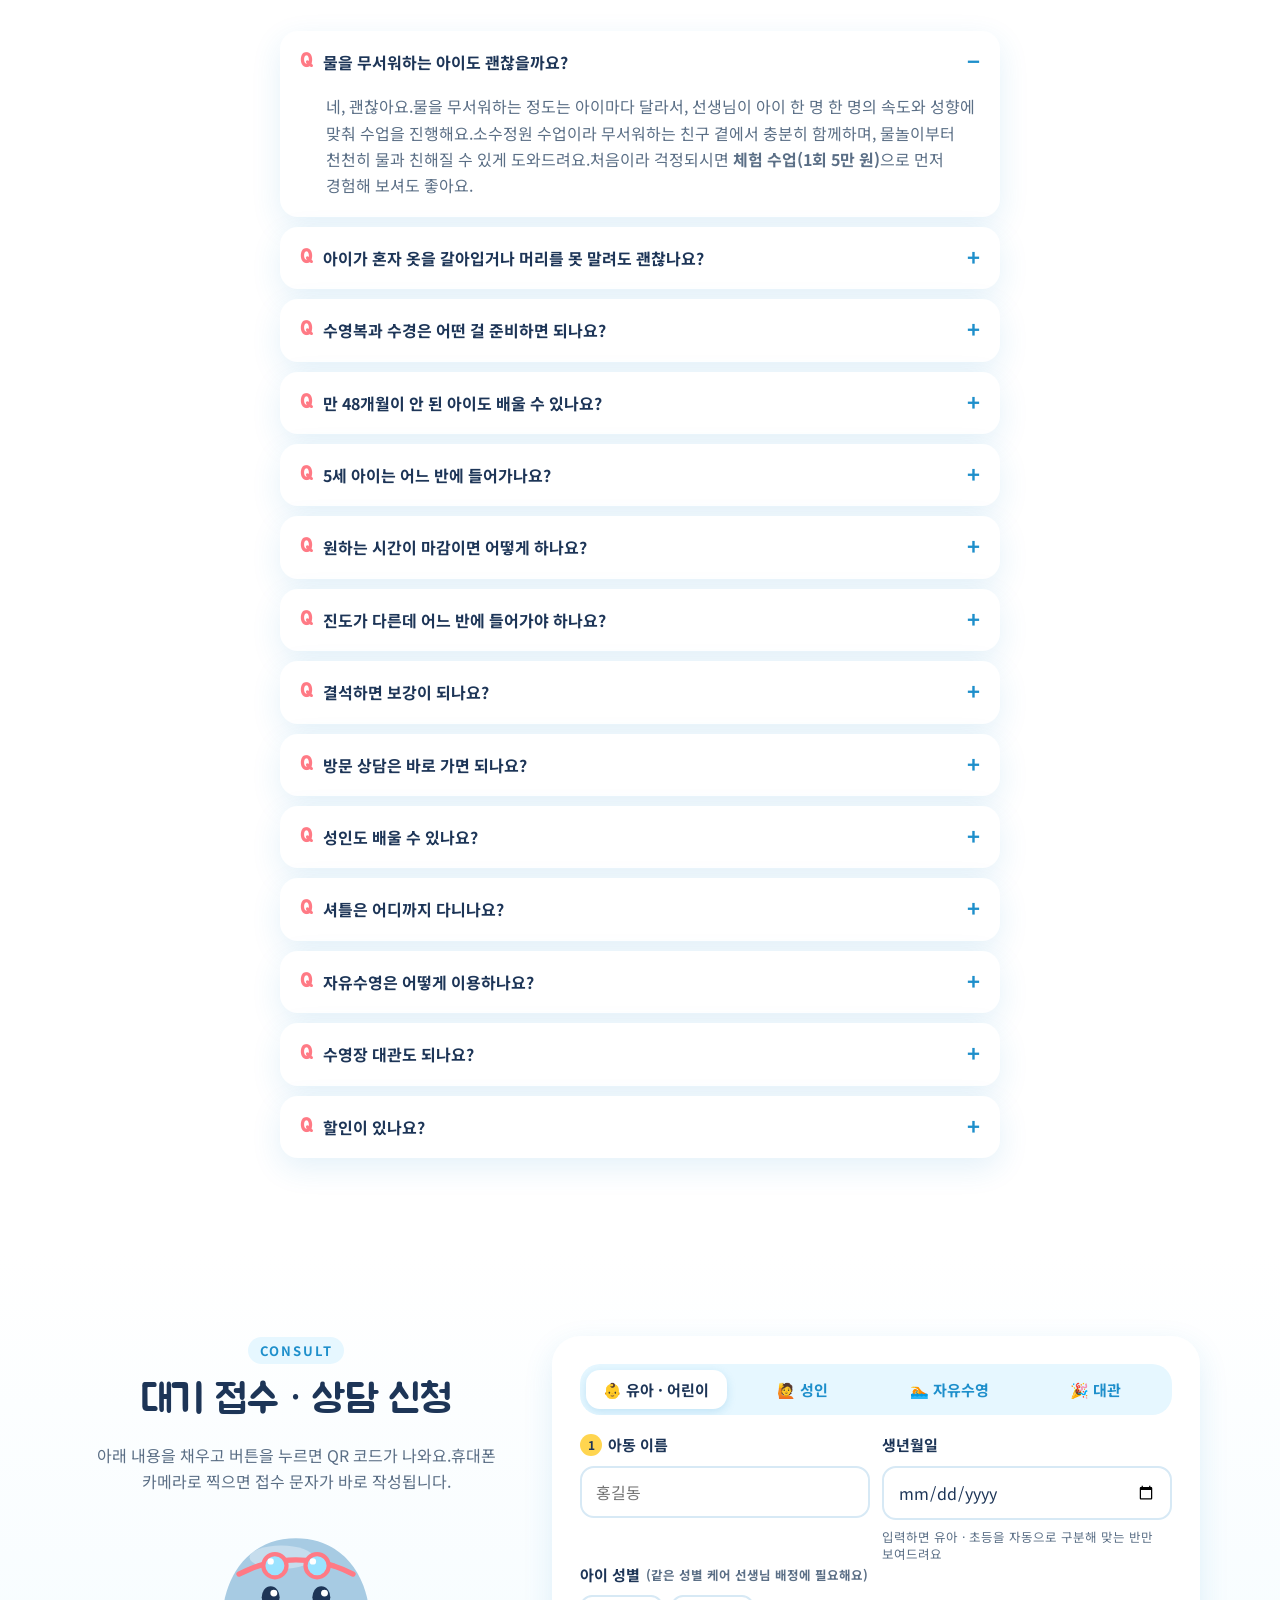
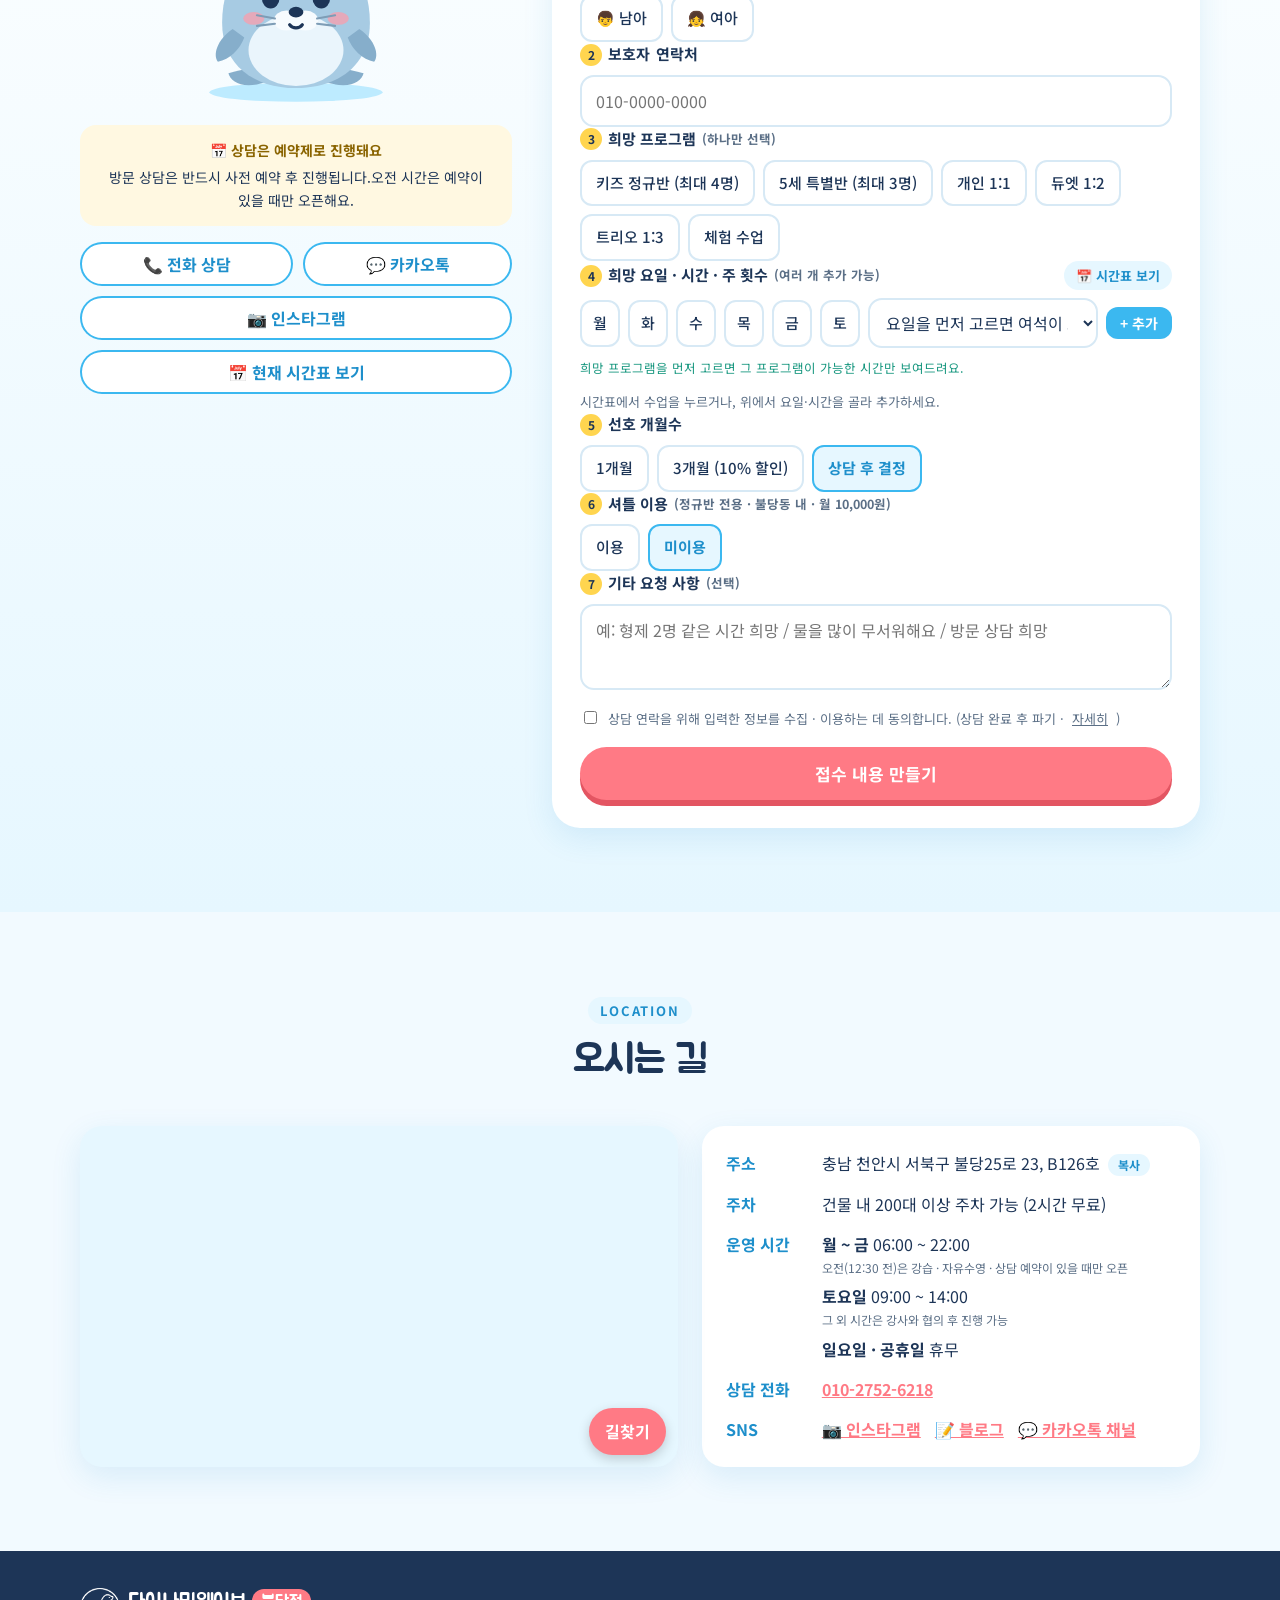
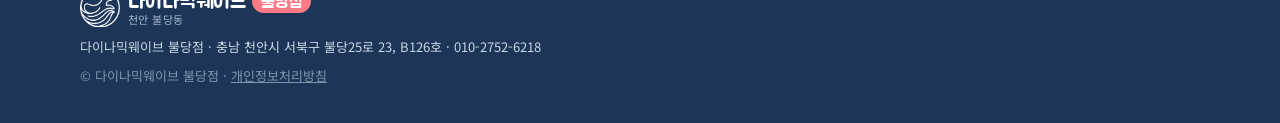
==== commit 1478d624: "대관 요금 수정(두 수조 전체 1시간 55만 원), 체험·대관을 가격표에서 별도 카드로 분리 - 대관: 두 수조 모두 대관 · 1시간(50분 이용 + 10분 정리) 550,000원" ====
--- a/index.html
+++ b/index.html
@@ -249,7 +249,7 @@
       </div>
       <div class="extra-row">
         <a class="extra" href="#consult" data-open="free"><b>🏊 자유수영 · 네이버 예약</b><span>회원 2만 원 · 비회원 3만 원 (1인 50분) · 초등학생 이하는 성인 동반 입수 필수</span></a>
-        <a class="extra" href="#consult" data-open="rent"><b>🎉 수영장 대관 · 별도 협의</b><span>10인 60분 25만 원 · 생일파티, 가족 모임 · 대관 문의 →</span></a>
+        <a class="extra" href="#consult" data-open="rent"><b>🎉 수영장 대관 · 별도 협의</b><span>두 수조 전체 · 1시간 55만 원 (VAT 포함) · 생일파티, 가족 모임 · 대관 문의 →</span></a>
         <div class="extra"><b>🐣 체험 수업</b><span>1회 5만 원 · 등록 전 먼저 경험해 보세요</span></div>
       </div>
       <ol class="steps" aria-label="진도 단계">
@@ -344,6 +344,7 @@
         <button type="button" role="tab" data-m="3" aria-selected="false">3개월권 <em>10% 할인</em></button>
       </div>
       <div class="price-card" id="pBody" aria-live="polite"></div>
+      <div class="price-extra" id="pExtra"></div>
       <ul class="price-notes" id="pNotes"></ul>
     </div>
   </section>
@@ -447,7 +448,7 @@
       <details class="qa"><summary>성인도 배울 수 있나요?</summary><p>네. 성인은 개인 · 듀엣 · 트리오 레슨으로 진행해요. 평일은 <b>06:00~13:00</b>, <b>19:00~21:00</b> 시작 수업, 토요일은 <b>09:00~13:00</b> 시작 수업이 가능해요. 토요일 그 외 시간은 강사와 협의해 가능 여부를 확인해 드려요.</p></details>
       <details class="qa"><summary>셔틀은 어디까지 다니나요?</summary><p>셔틀은 <b>정규반(5세 특별반 · 키즈 정규반) 회원</b>만 이용할 수 있고, <b>천안 불당동 내에서만</b> 운행해요(월 10,000원). 개인 · 듀엣 · 트리오 레슨은 셔틀 이용이 어려워요. 픽업 장소와 시간은 상담 시 안내드려요.</p></details>
       <details class="qa"><summary>자유수영은 어떻게 이용하나요?</summary><p>자유수영은 <b>네이버 예약</b>으로 받아요 (회원 20,000원 · 비회원 30,000원, 1인 50분). <b>초등학생 이하 어린이는 혼자 이용할 수 없고, 반드시 성인 보호자가 함께 입수</b>해야 해요. 보호자가 밖에서 지켜보는 것만으로는 이용이 어려워요. <a href="#consult" data-open="free">예약 안내 보기</a></p></details>
-      <details class="qa"><summary>수영장 대관도 되나요?</summary><p>네. 기본 10인 · 60분 250,000원이고, 날짜와 시간은 <b>별도 협의 후 확정</b>돼요. 상담 신청의 <a href="#consult" data-open="rent">대관 탭</a>에서 희망 날짜와 인원을 남겨주세요.</p></details>
+      <details class="qa"><summary>수영장 대관도 되나요?</summary><p>네. 대관은 <b>두 수조(퐁당풀 · 첨벙풀)를 모두</b> 빌리는 방식이고, <b>1시간 550,000원(VAT 포함)</b>이에요. 1시간은 50분 이용 + 10분 정리 시간이에요. 날짜와 시간은 <b>별도 협의 후 확정</b>돼요. 상담 신청의 <a href="#consult" data-open="rent">대관 탭</a>에서 희망 날짜와 인원을 남겨주세요.</p></details>
       <details class="qa"><summary>할인이 있나요?</summary><p>3개월권 등록 시 10%, 가족 동반 등록이나 친구 소개 시 5% 추가 할인이 있어요.</p></details>
     </div>
   </section>
@@ -498,7 +499,7 @@
 
           <!-- 대관: 별도 협의 문의 -->
           <div class="tab-pane" id="rentPane" hidden>
-            <div class="fp-head"><b>수영장 대관은 별도 협의 후 확정돼요</b><span>기본 10인 · 60분 250,000원 · 1인 추가 시 인당 10,000원</span></div>
+            <div class="fp-head"><b>수영장 대관은 별도 협의 후 확정돼요</b><span>두 수조 전체 대관 · 1시간 550,000원 (VAT 포함) · 50분 이용 + 10분 정리</span></div>
             <div class="row2">
               <div class="field"><label for="r-name">신청자 성함</label><input id="r-name" autocomplete="name" placeholder="홍길동"></div>
               <div class="field"><label for="r-phone">연락처</label><input id="r-phone" type="tel" inputmode="tel" autocomplete="tel" placeholder="010-0000-0000"></div>
--- a/style.css
+++ b/style.css
@@ -655,3 +655,15 @@
 .sp-soon { margin-top: 18px; display: flex; flex-direction: column; align-items: center; gap: 12px; text-align: center; }
 .sp-soon-badge { margin: 0; background: #fff; border: 2px dashed var(--coral); color: var(--coral); border-radius: 999px; padding: 10px 22px; font-size: 18px; }
 .copy a { color: inherit; }
+
+/* 가격: 1회 요금(체험 · 대관) 별도 카드 */
+.price-extra { max-width: 820px; margin: 16px auto 0; background: #fff; border-radius: var(--radius); box-shadow: var(--shadow); padding: 18px 26px; }
+.price-extra h3 { font-size: 19px; color: var(--sky-d); margin: 0 0 8px; }
+.px-item { display: flex; align-items: center; gap: 12px; padding: 12px 0; border-top: 1px solid var(--line); }
+.px-ico { font-size: 26px; }
+.px-txt { flex: 1; min-width: 0; display: flex; flex-direction: column; }
+.px-txt b { font-size: 16px; }
+.px-txt small { font-weight: 400; color: var(--muted); }
+.px-txt span { font-size: 13px; color: var(--muted); }
+.px-item strong { font-size: 18px; color: var(--coral); white-space: nowrap; font-variant-numeric: tabular-nums; }
+@media (max-width: 560px) { .price-extra { padding: 14px 14px; } .px-item strong { font-size: 16px; } }
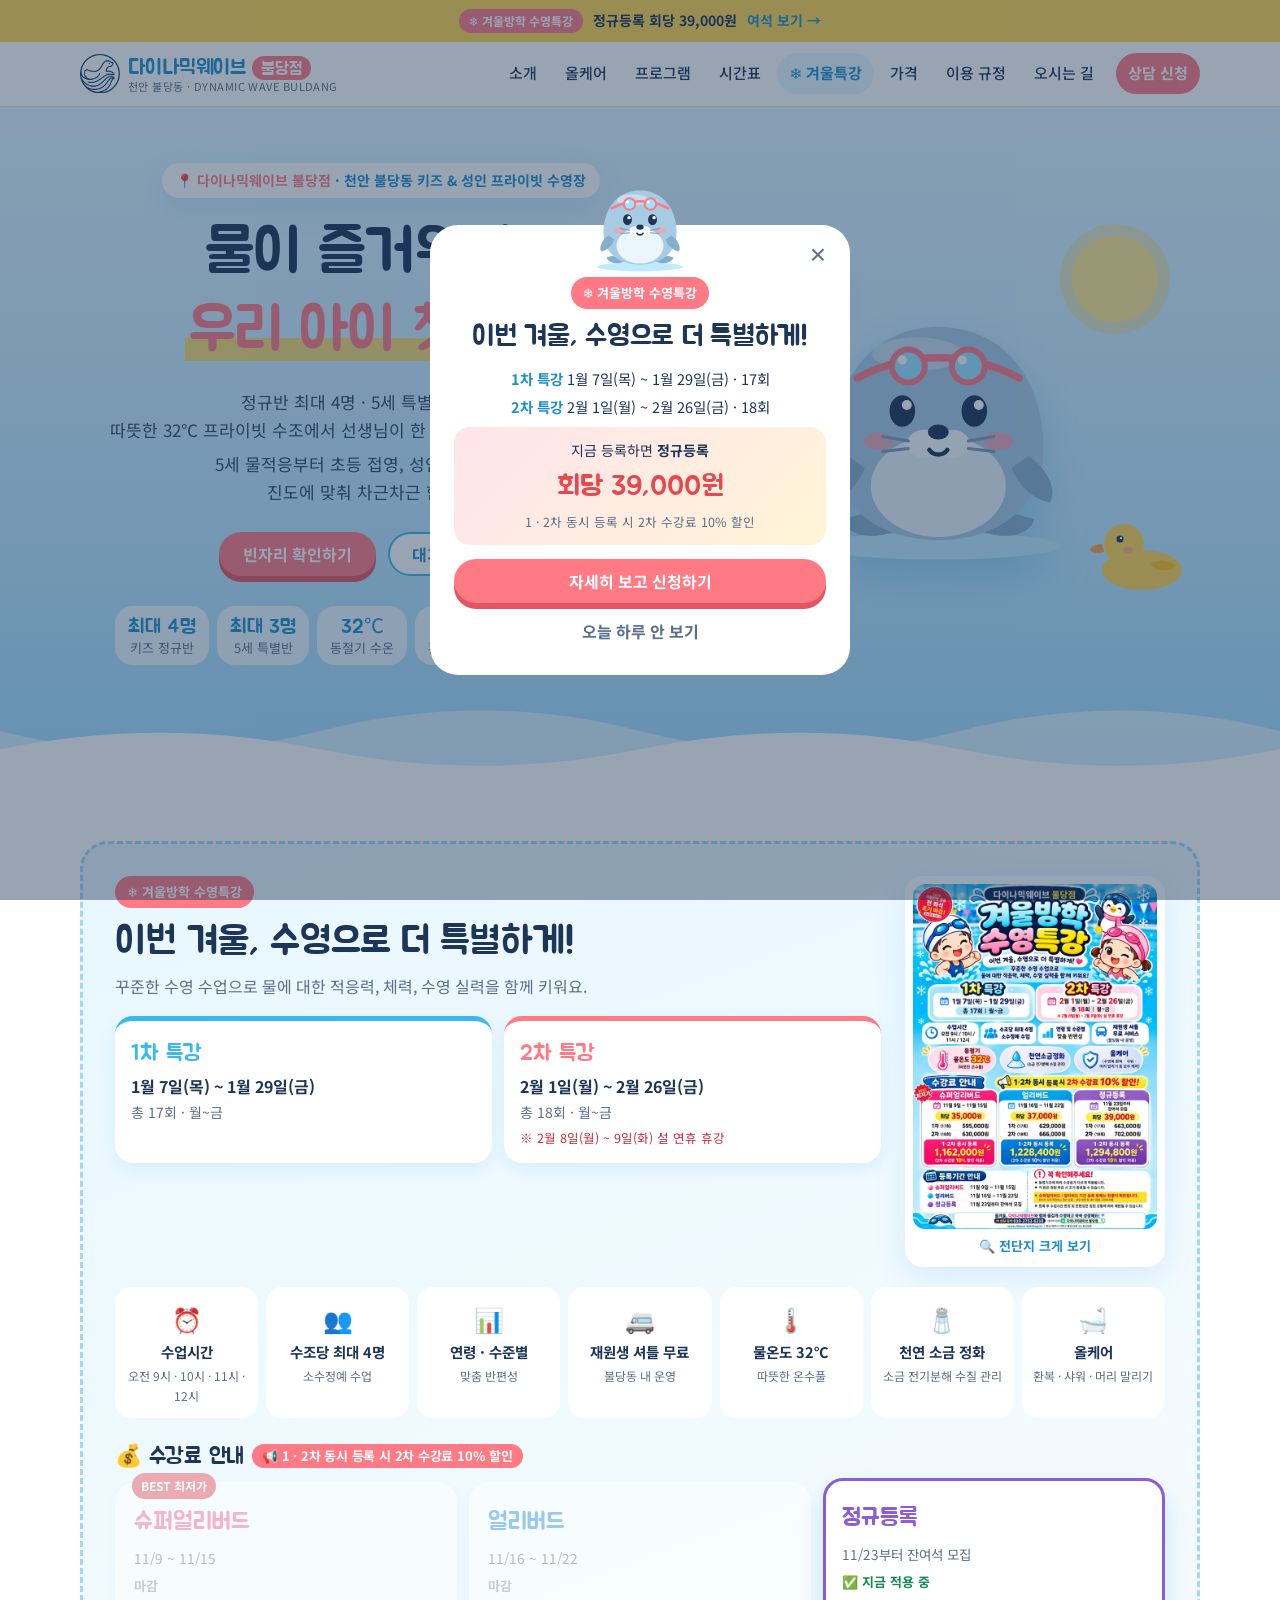
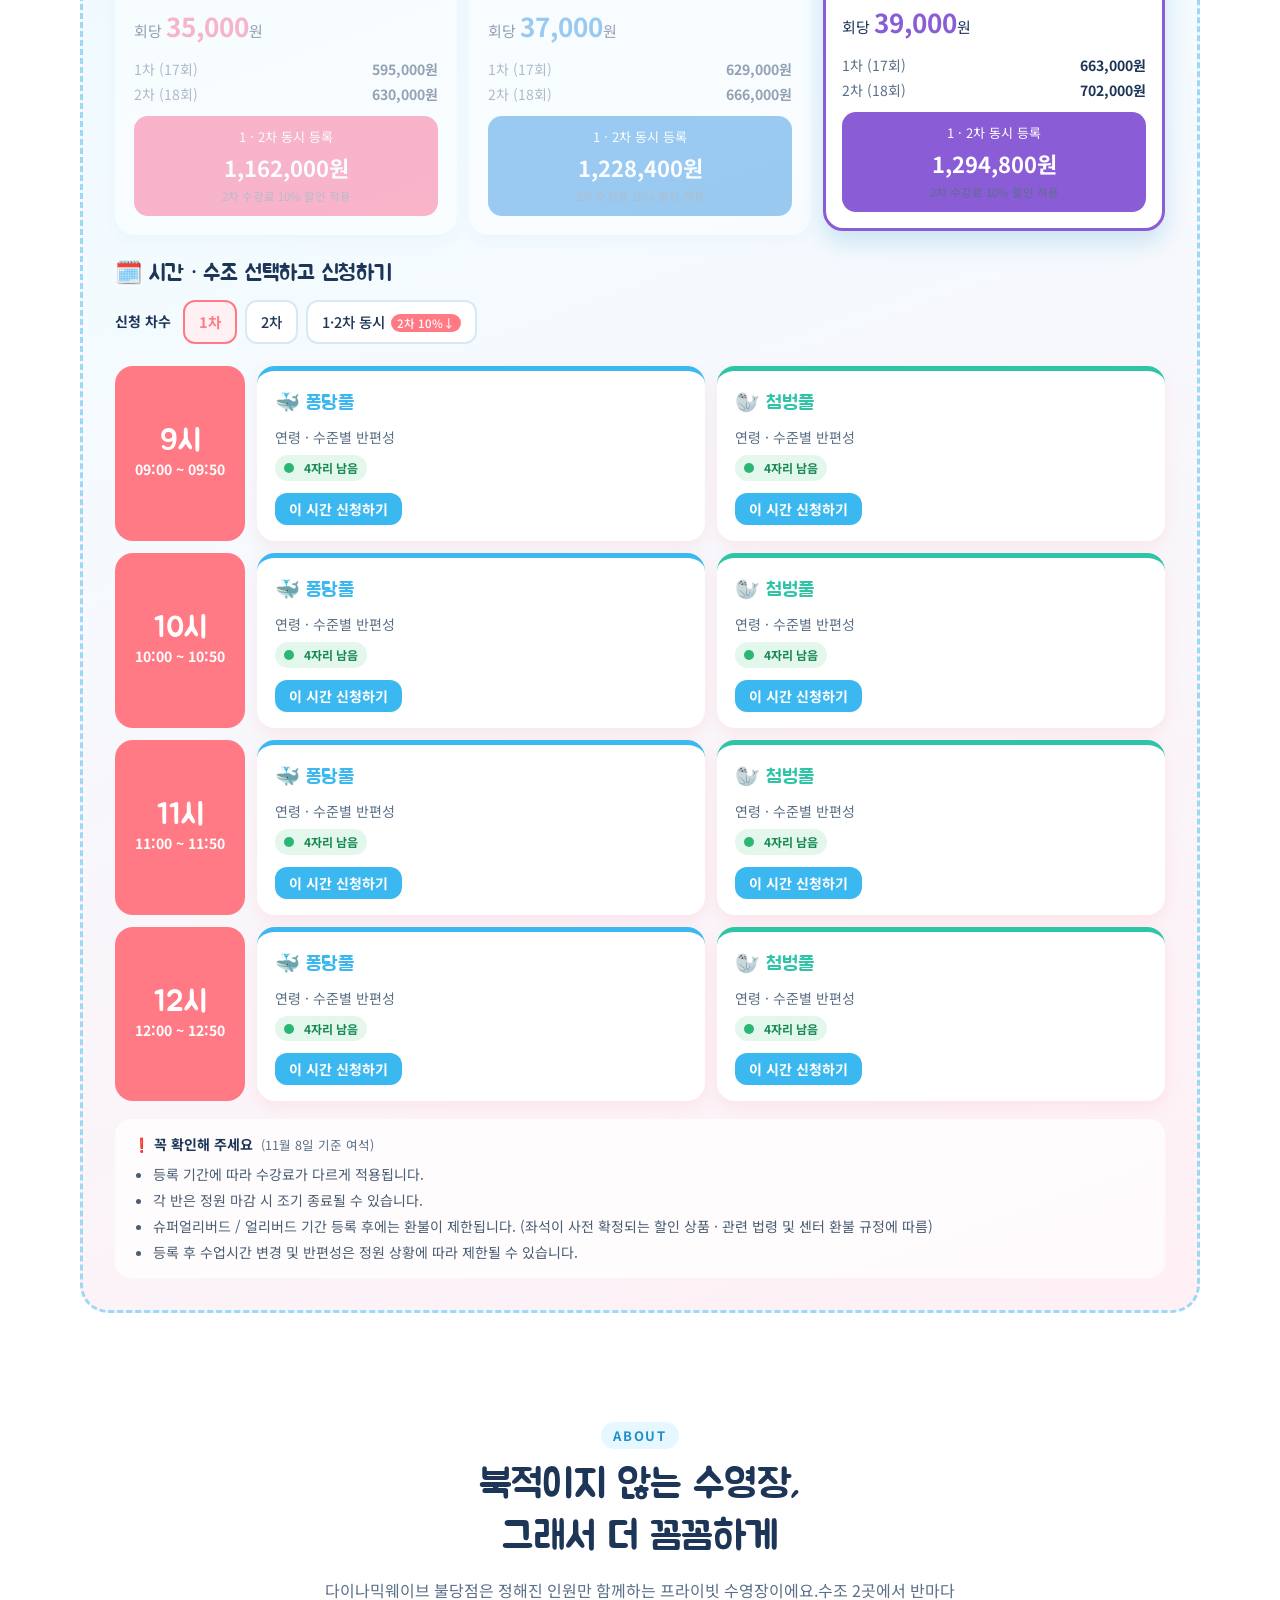
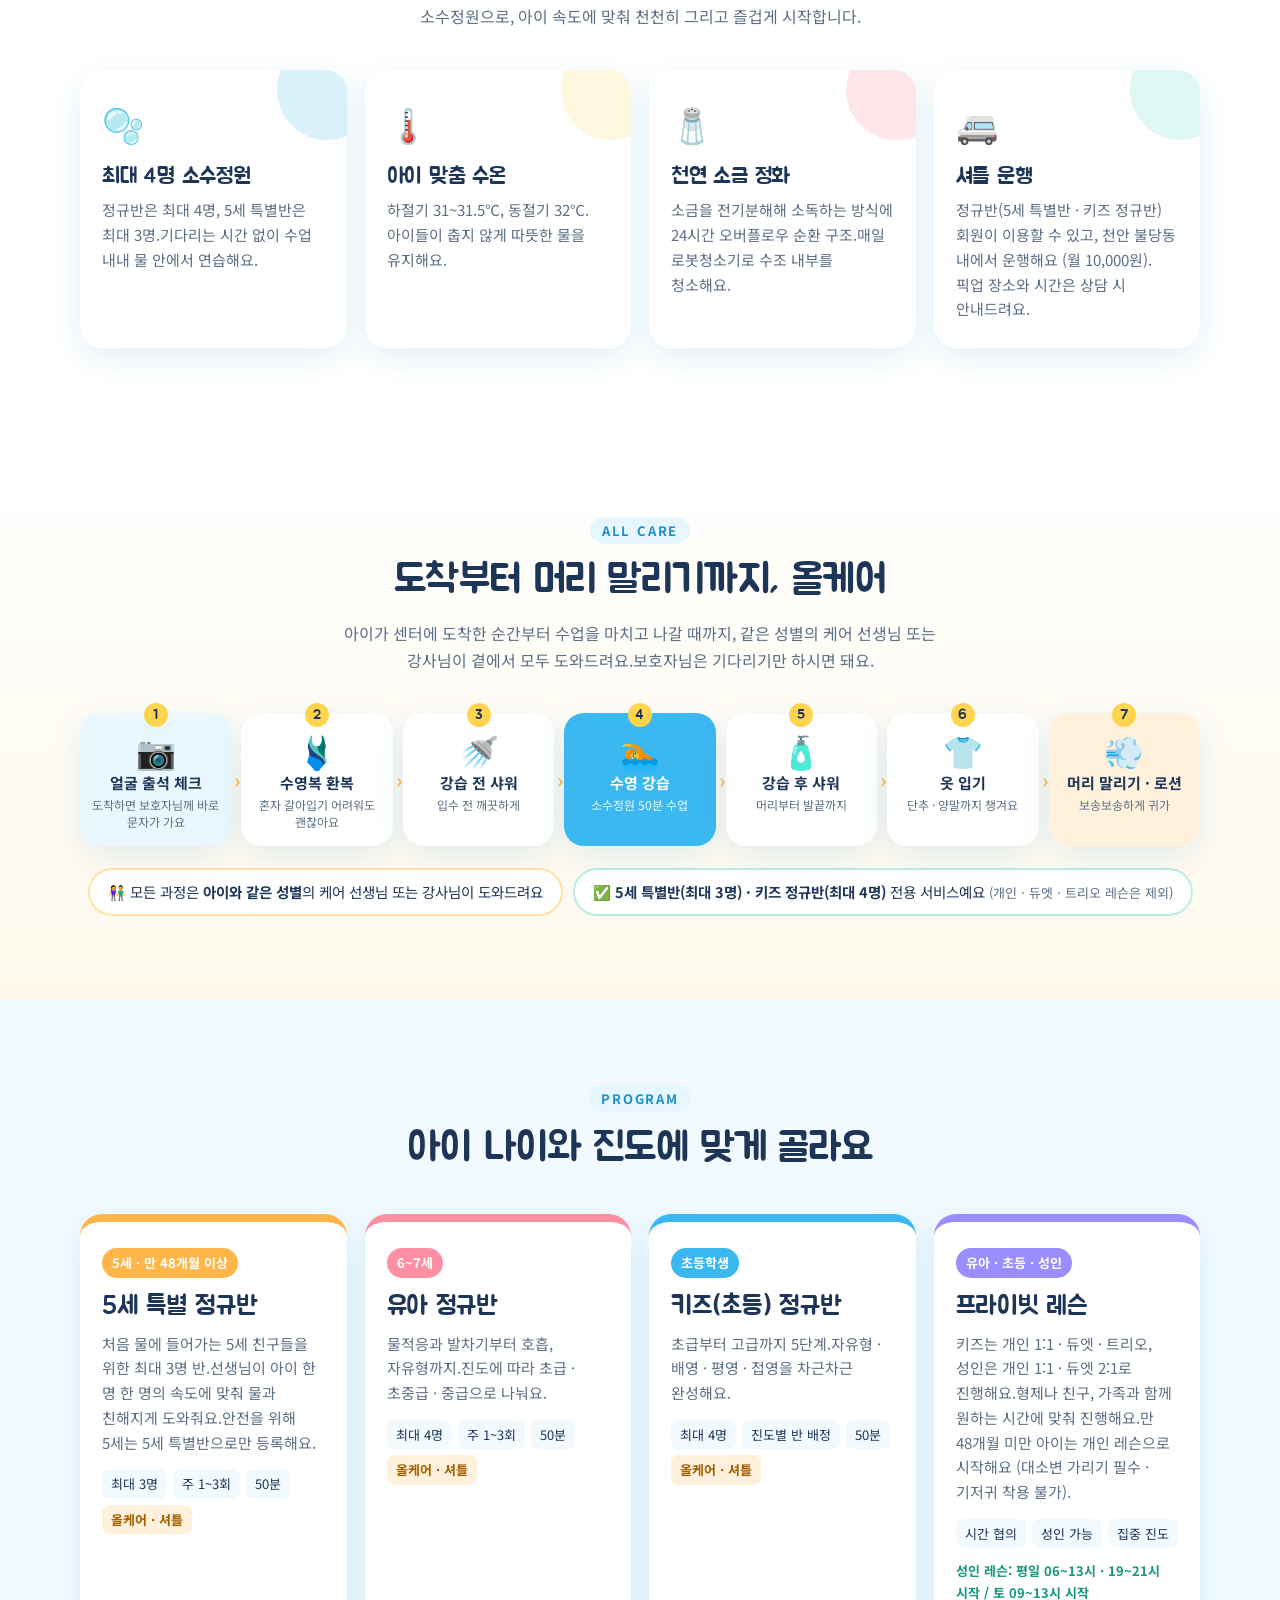
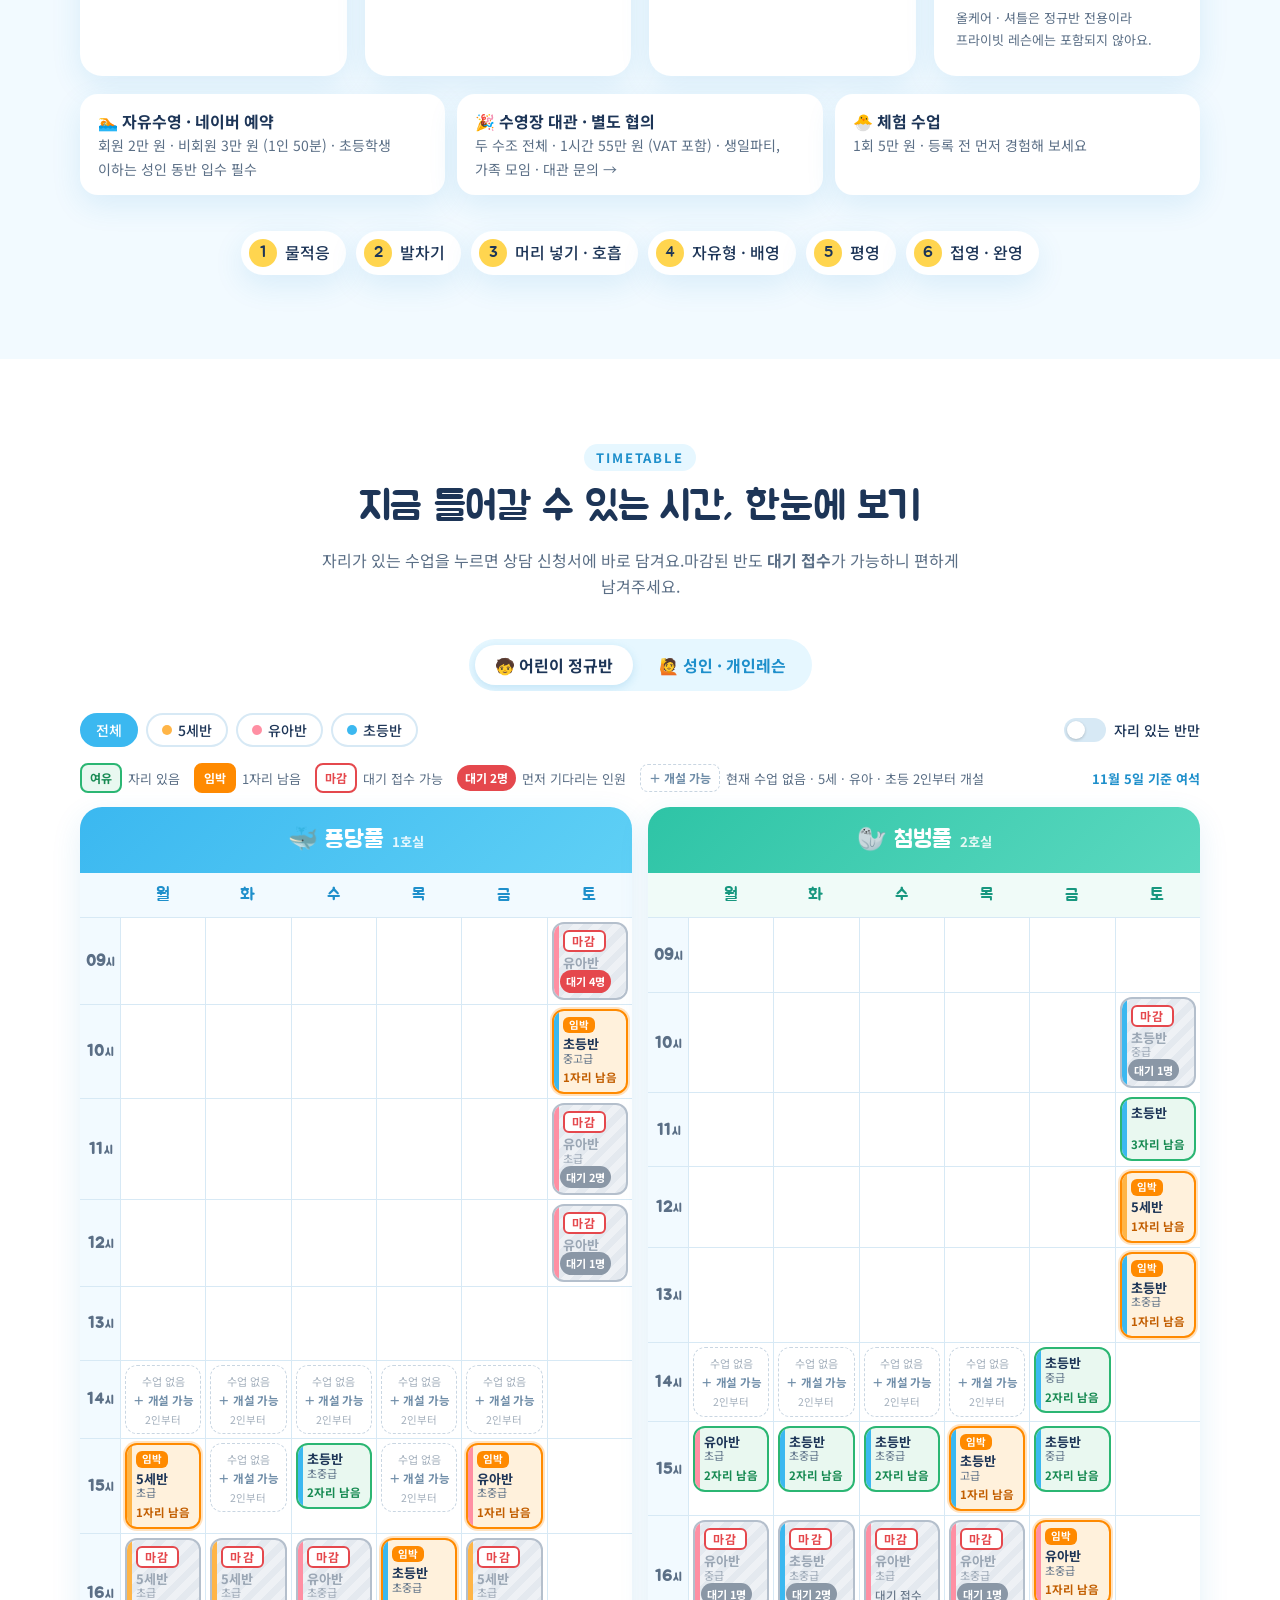
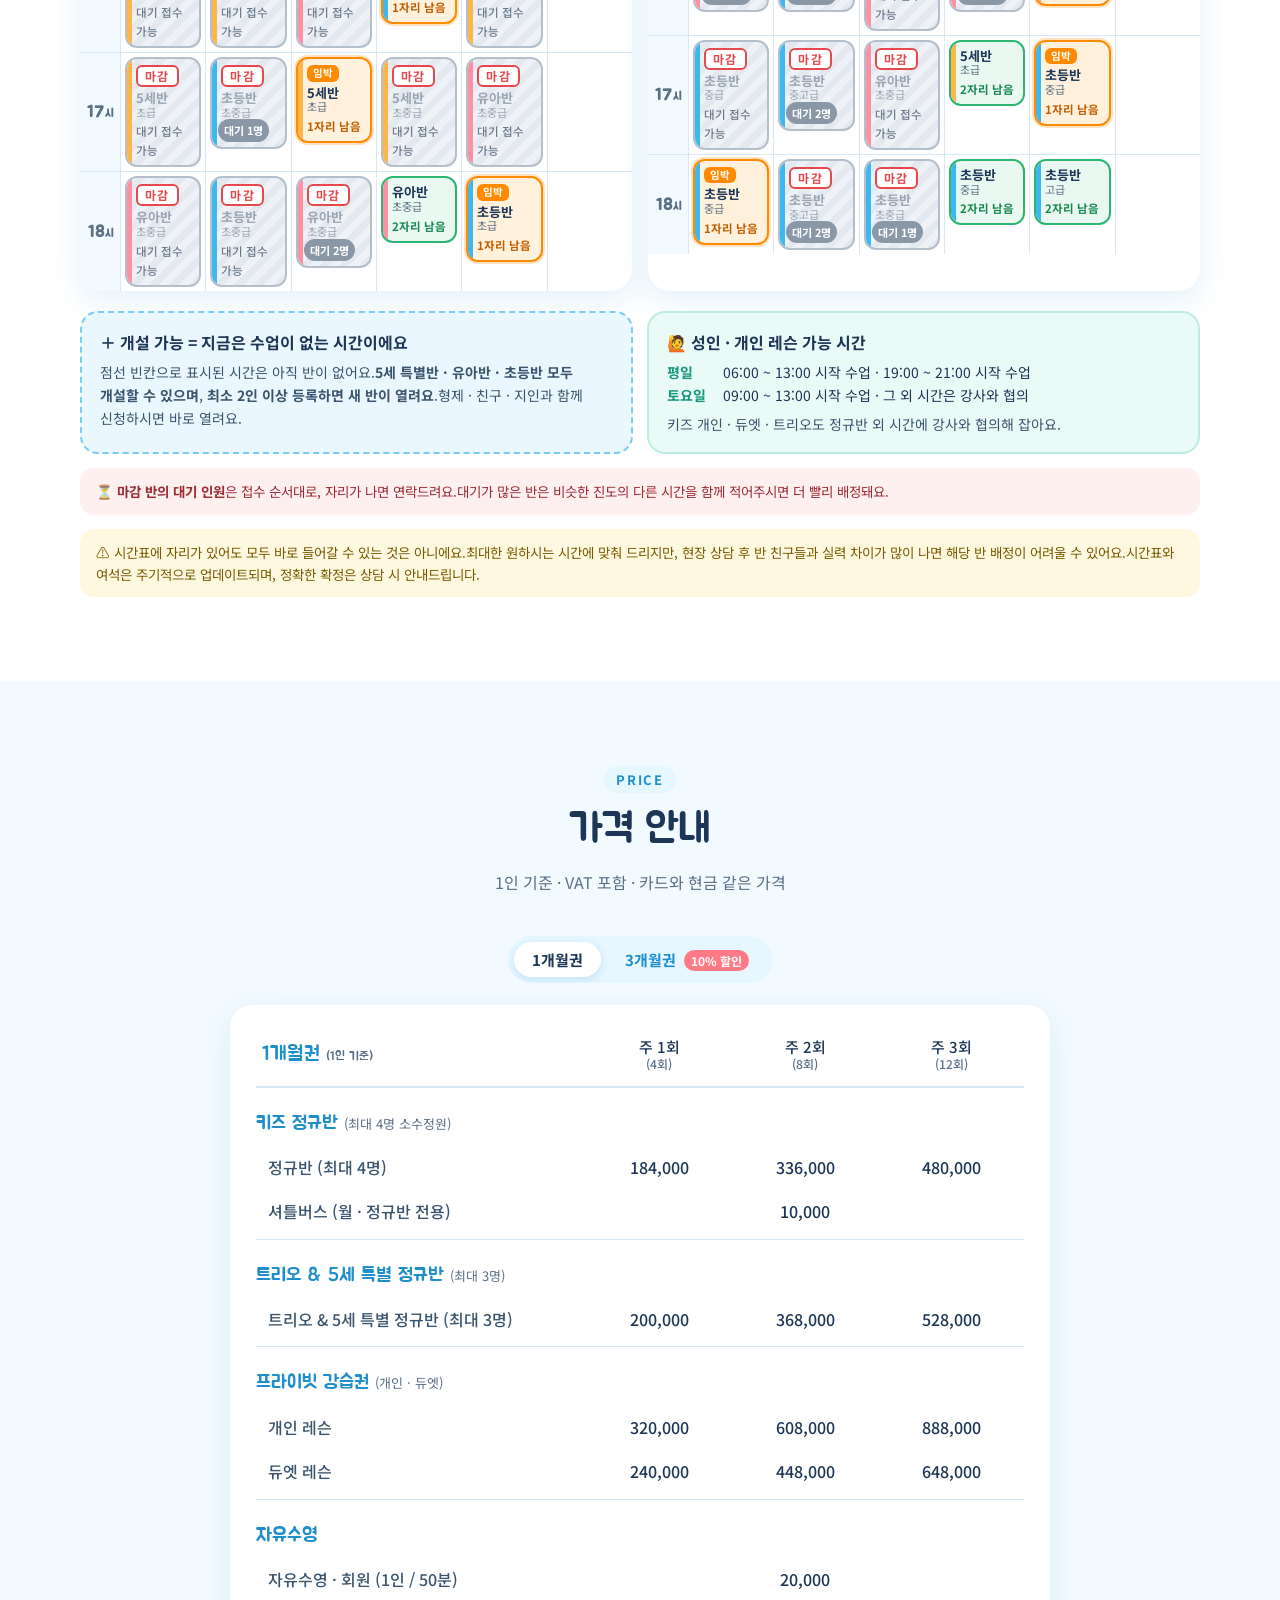
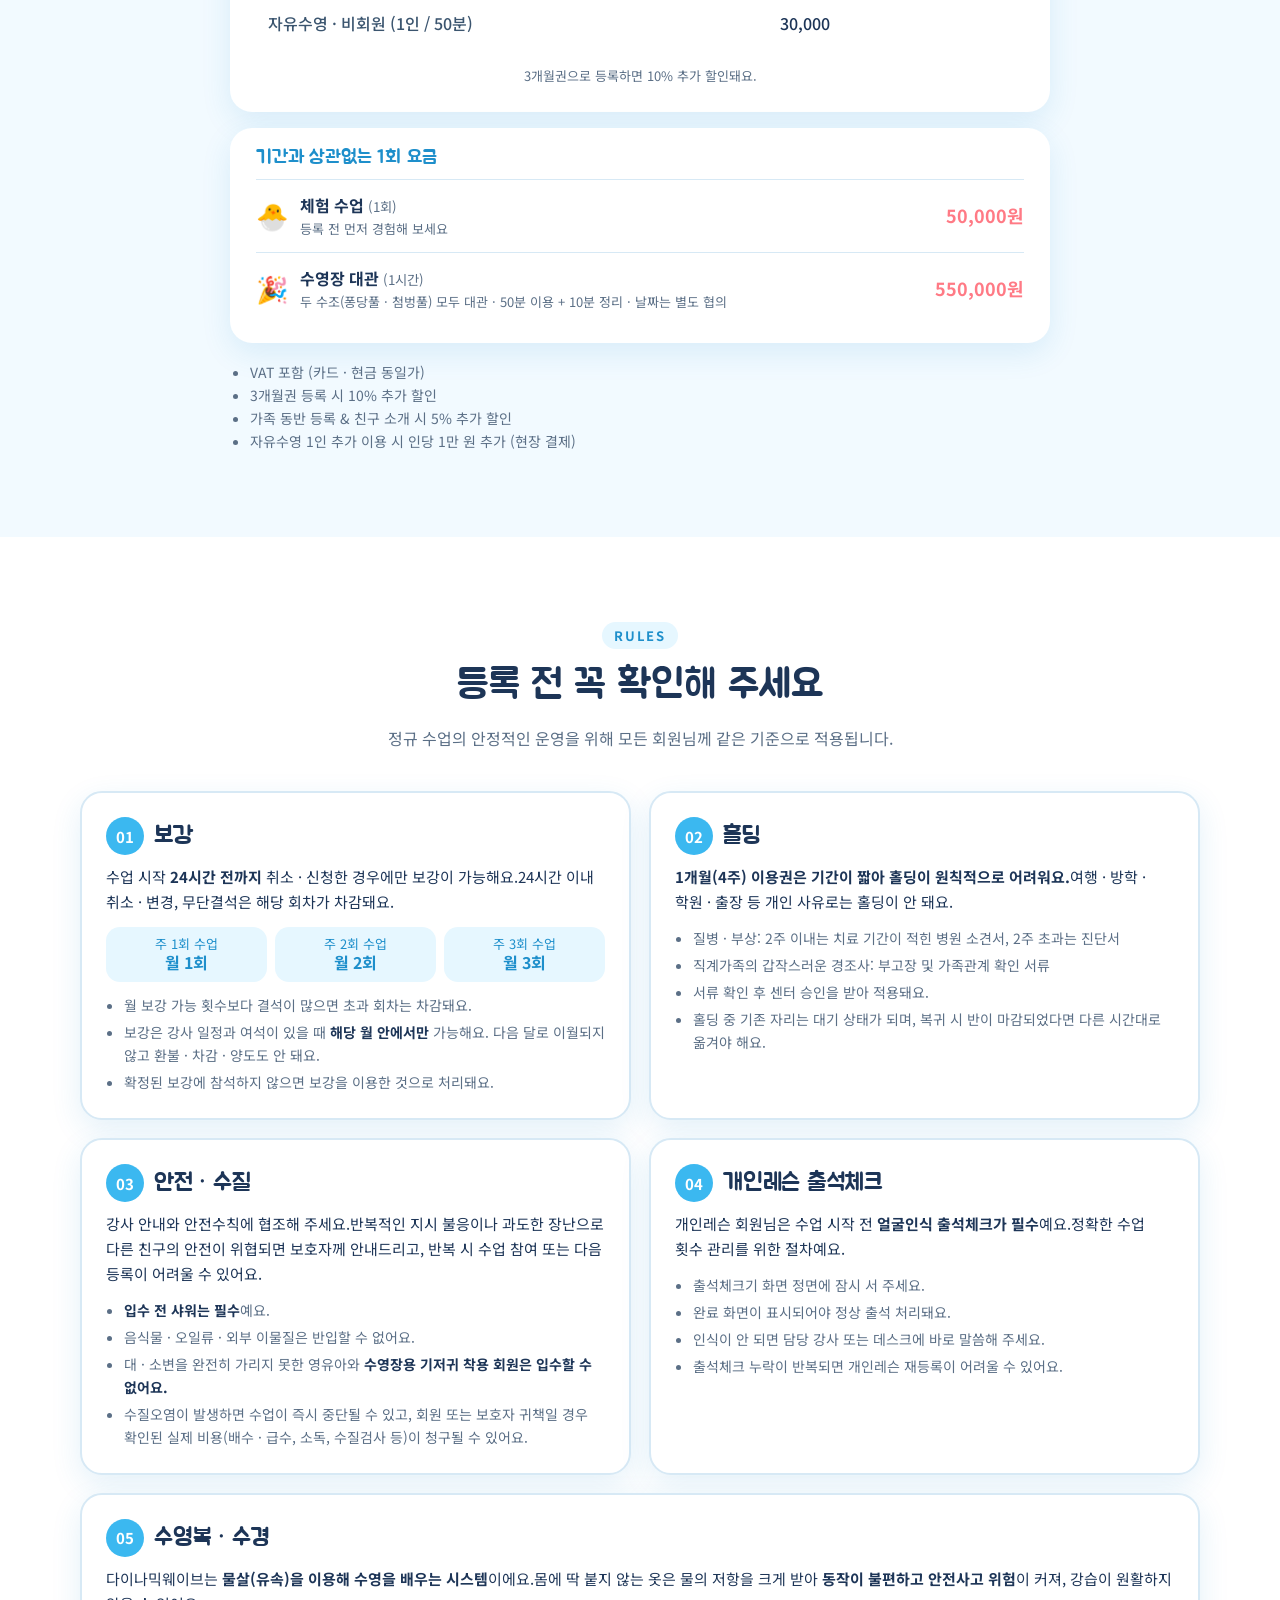
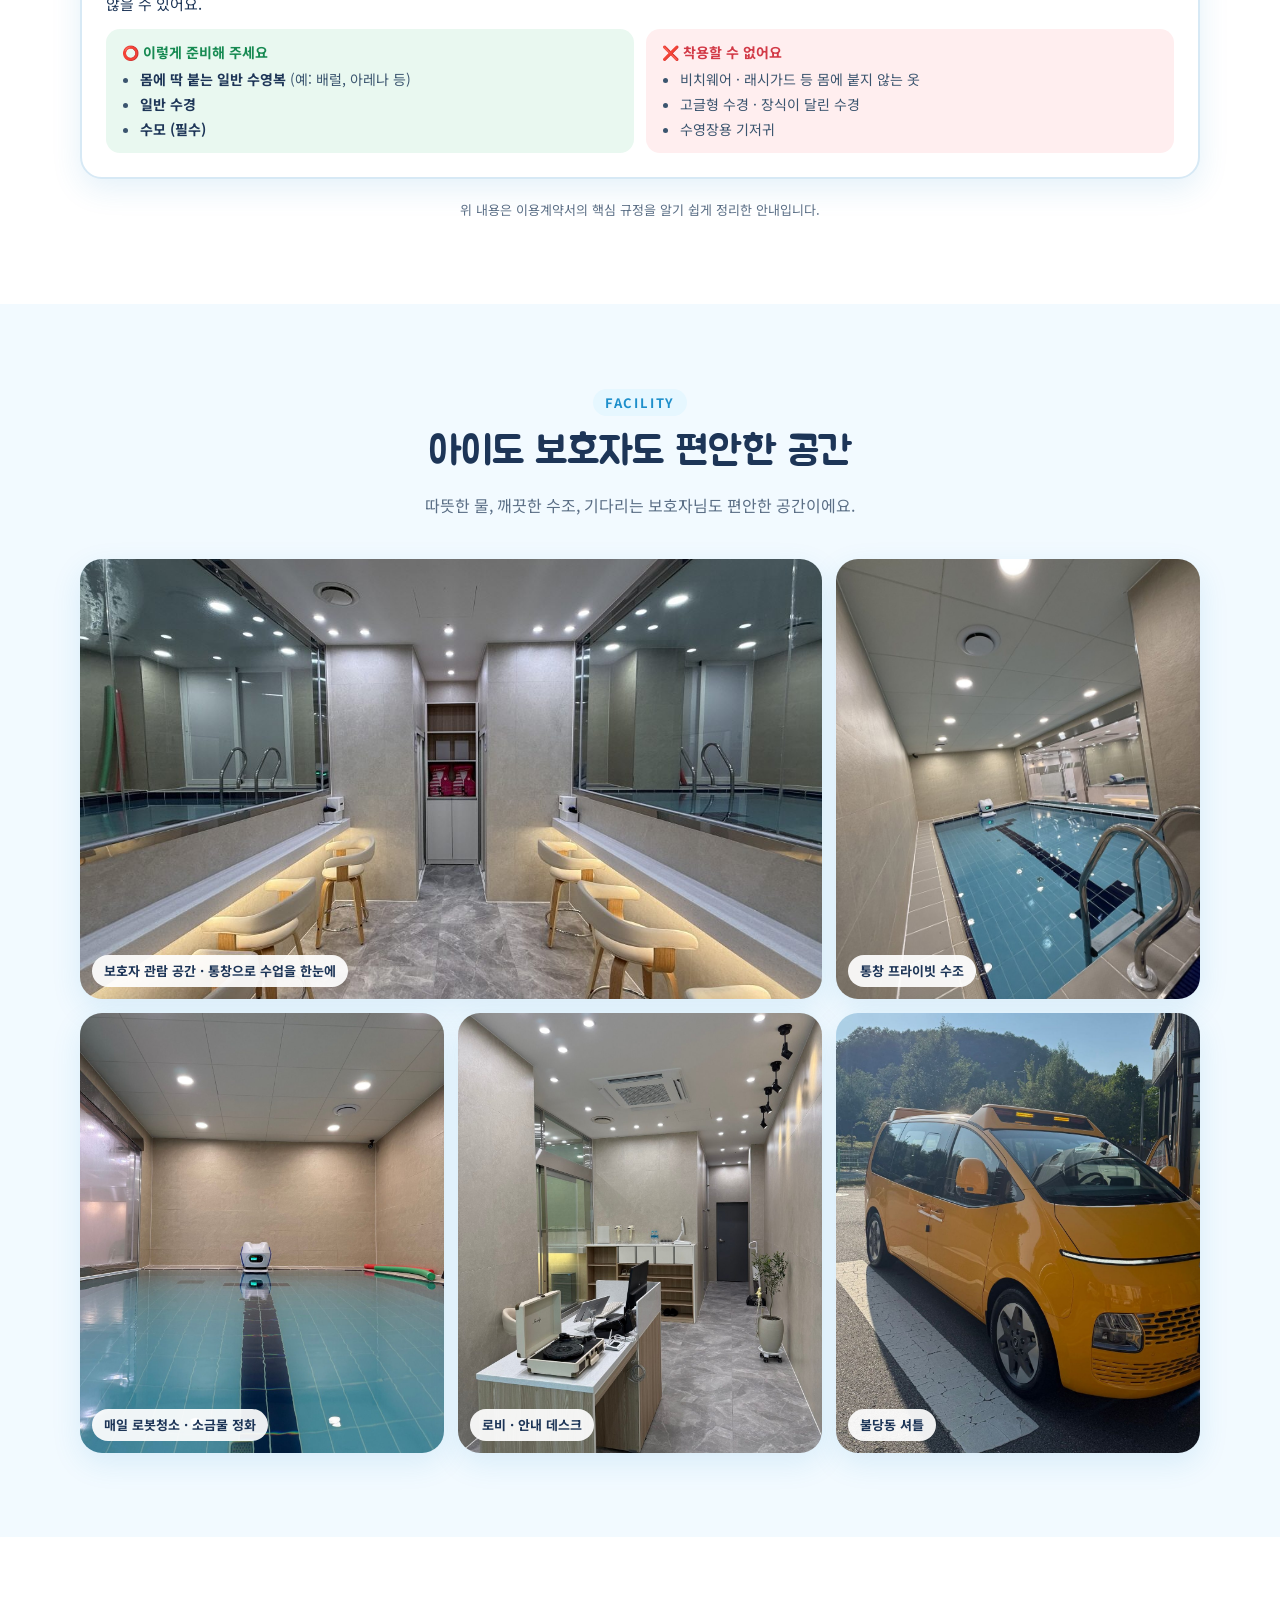
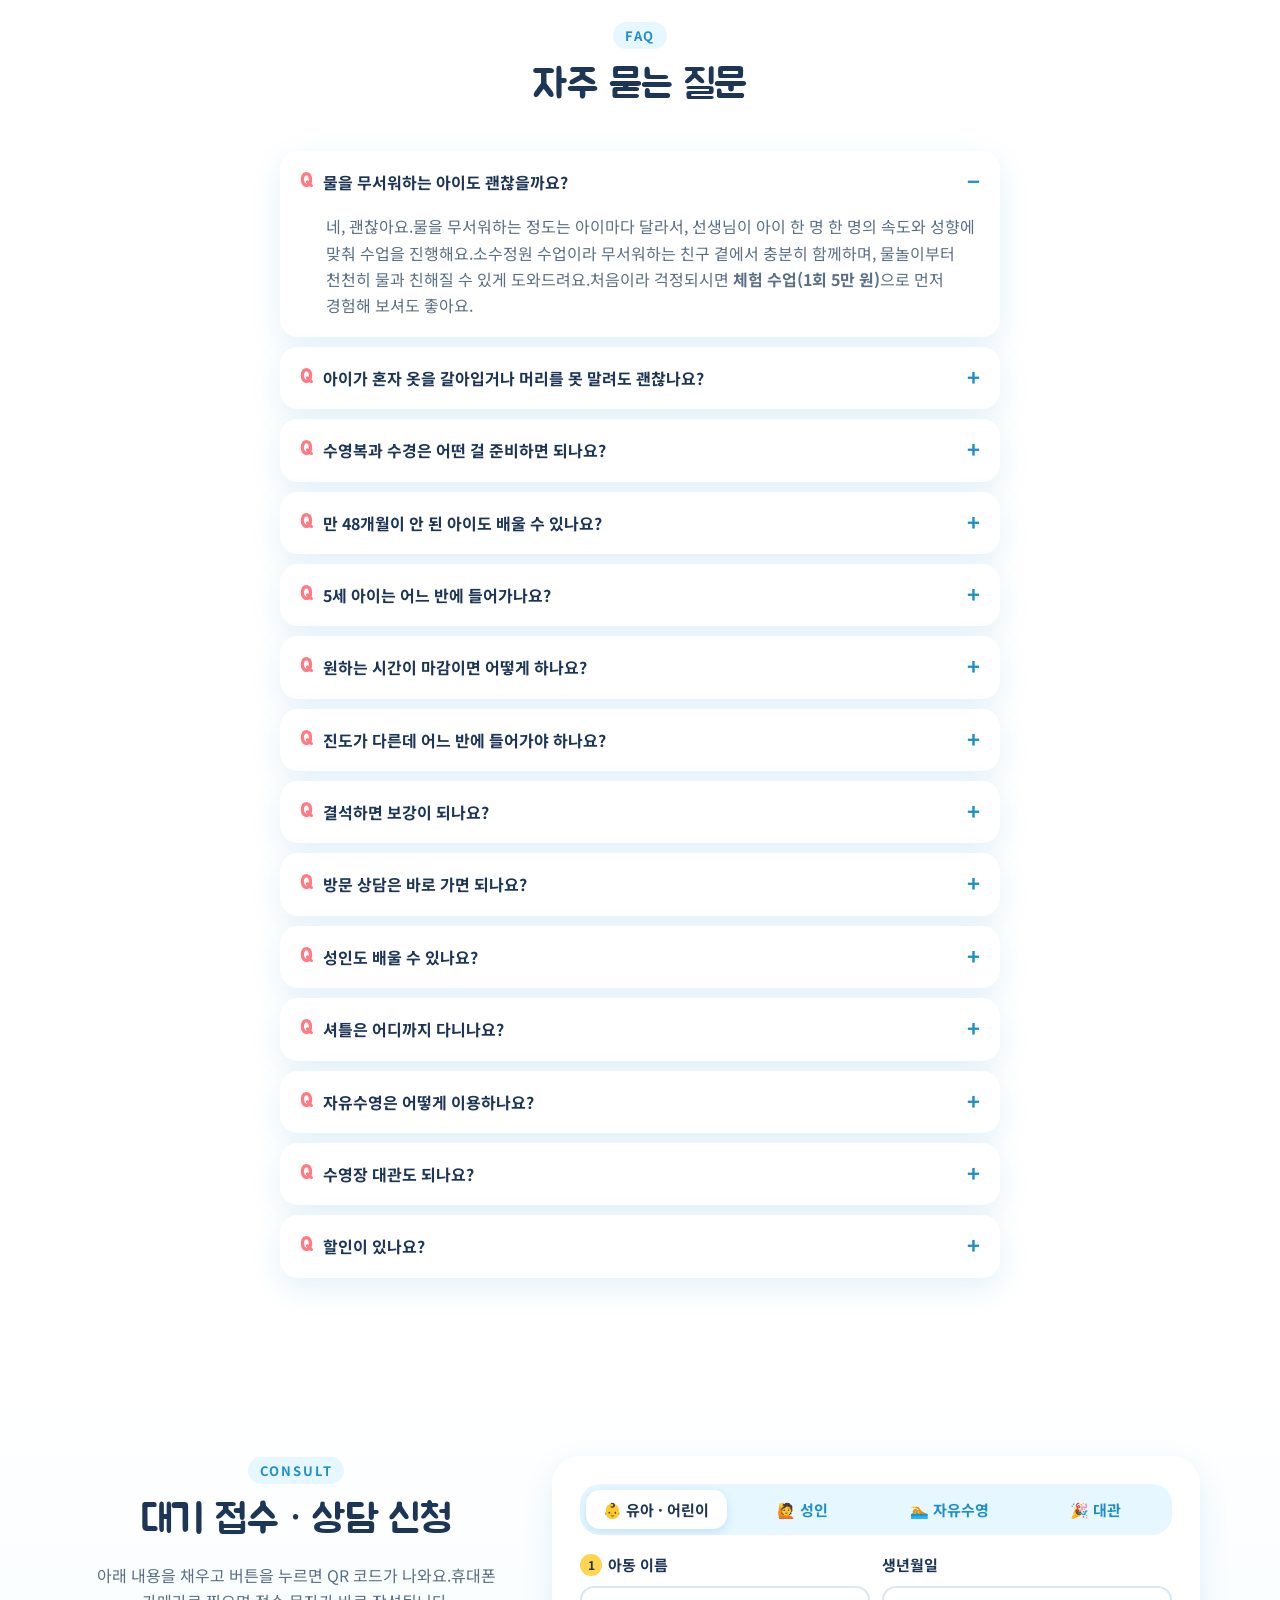
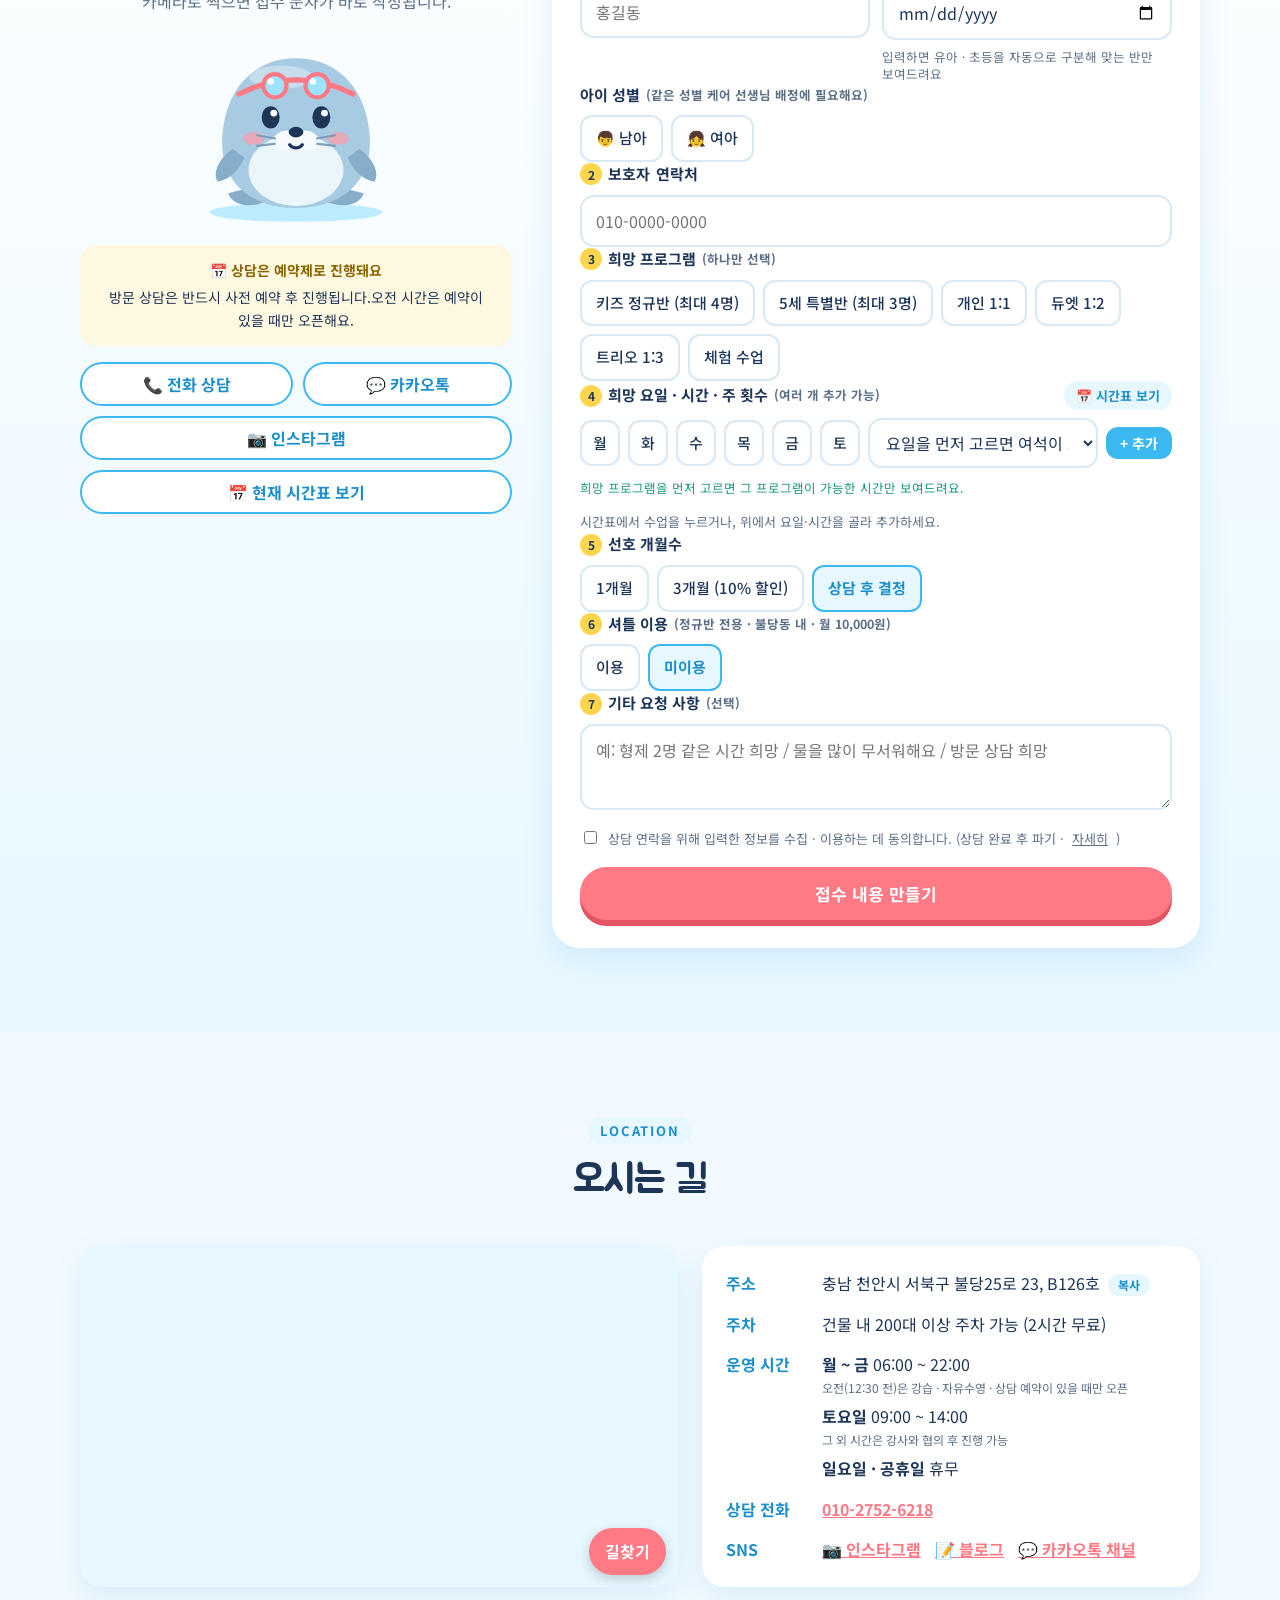
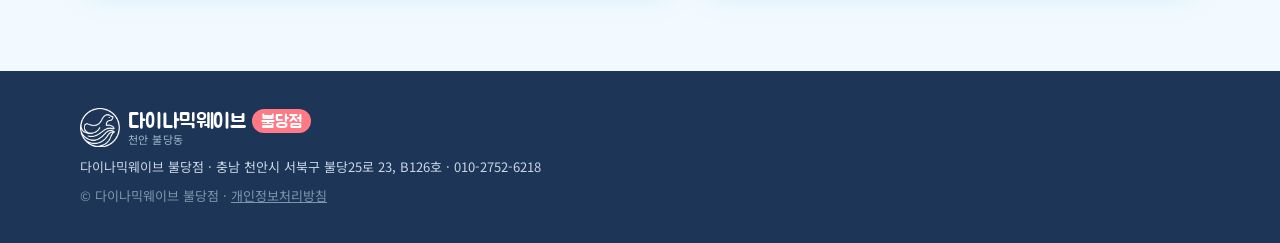
==== commit fb252387: "겨울방학 수영특강 이벤트 탭 공개 (팝업 · 가격 단계 · 전단) Co-Authored-By: Claude Opus 5.5 <noreply@anthropic.com> Claude-" ====
--- a/index.html
+++ b/index.html
@@ -87,7 +87,7 @@
       <a href="#allcare">올케어</a>
       <a href="#program">프로그램</a>
       <a href="#timetable">시간표</a>
-      <a href="#special" id="navSp" hidden>방학특강</a>
+      <a href="#special" id="navSp" hidden class="nav-ev">❄️ 겨울특강</a>
       <a href="#price">가격</a>
       <a href="#rules">이용 규정</a>
       <a href="#visit">오시는 길</a>
@@ -136,19 +136,41 @@
   <section class="sec special" id="special" hidden>
     <div class="wrap">
       <div class="sp-card">
-        <div class="sp-head">
-          <span class="sp-badge" id="spBadge"></span>
-          <h2 id="spTitle"></h2>
-          <p class="sp-period" id="spPeriod"></p>
-          <p class="sp-desc" id="spDesc"></p>
+        <div class="sp-top">
+          <div class="sp-head">
+            <span class="sp-badge" id="spBadge"></span>
+            <h2 id="spTitle"></h2>
+            <p class="sp-desc" id="spDesc"></p>
+            <div class="sp-rounds" id="spRounds"></div>
+          </div>
+          <a class="sp-flyer" id="spFlyer" href="#" target="_blank" rel="noopener" hidden>
+            <img id="spFlyerImg" src="" alt="겨울방학 수영특강 안내 전단지" loading="lazy">
+            <span>🔍 전단지 크게 보기</span>
+          </a>
         </div>
         <div class="sp-soon" id="spSoon" hidden>
           <p class="sp-soon-badge">📢 <b id="spSoonText"></b></p>
           <a class="btn kn-kakao" data-kakao href="#" target="_blank" rel="noopener">💬 카카오톡 채널 추가하고 소식 받기</a>
         </div>
-        <div class="sp-list" id="spList"></div>
+        <ul class="sp-feats" id="spFeats"></ul>
+
+        <div class="sp-price" id="spPrice">
+          <h3>💰 수강료 안내 <small id="spBothNote"></small></h3>
+          <div class="sp-tiers" id="spTiers"></div>
+        </div>
+
+        <div class="sp-apply" id="spApply">
+          <h3>🗓️ 시간 · 수조 선택하고 신청하기</h3>
+          <div class="sp-round-pick" role="radiogroup" aria-label="신청 차수">
+            <span>신청 차수</span>
+            <label><input type="radio" name="spRound" value="1차" checked><span>1차</span></label>
+            <label><input type="radio" name="spRound" value="2차"><span>2차</span></label>
+            <label><input type="radio" name="spRound" value="1·2차 동시"><span>1·2차 동시 <em>2차 10%↓</em></span></label>
+          </div>
+          <div class="sp-list" id="spList"></div>
+        </div>
         <div class="sp-note" id="spNoteBox">
-          <p class="sp-note-head">⚠️ 신청 전 확인해 주세요 <span id="spUpdated"></span></p>
+          <p class="sp-note-head">❗ 꼭 확인해 주세요 <span id="spUpdated"></span></p>
           <ul id="spNote"></ul>
         </div>
       </div>
@@ -663,10 +685,10 @@
     <svg class="modal-seal" aria-hidden="true"><use href="#seal"/></svg>
     <span class="sp-badge" id="spmBadge"></span>
     <h3 id="spmTitle"></h3>
-    <p class="sp-period" id="spmPeriod"></p>
-    <ul class="spm-list" id="spmList"></ul>
+    <ul class="spm-rounds" id="spmRounds"></ul>
+    <div class="spm-deal" id="spmDeal"></div>
     <div class="modal-btns">
-      <a class="btn btn-main" href="#special" data-close>자세히 보기</a>
+      <a class="btn btn-main" href="#special" data-close>자세히 보고 신청하기</a>
       <button class="btn btn-ghost" type="button" id="spmToday">오늘 하루 안 보기</button>
     </div>
   </div>
--- a/style.css
+++ b/style.css
@@ -667,3 +667,71 @@
 .px-txt span { font-size: 13px; color: var(--muted); }
 .px-item strong { font-size: 18px; color: var(--coral); white-space: nowrap; font-variant-numeric: tabular-nums; }
 @media (max-width: 560px) { .price-extra { padding: 14px 14px; } .px-item strong { font-size: 16px; } }
+
+/* ===== 겨울방학 수영특강 이벤트 ===== */
+.nav .nav-ev { color: var(--sky-d); font-weight: 700; background: #E6F7FF; }
+.special .sp-card { background: linear-gradient(160deg, #E8F7FF 0%, #F4FBFF 45%, #FFF0F5 100%); border-color: #9ED8F5; }
+.sp-top { display: grid; grid-template-columns: 1fr 260px; gap: 24px; align-items: start; }
+.sp-head h2 { font-size: clamp(26px, 4vw, 38px); }
+.sp-rounds { display: grid; grid-template-columns: 1fr 1fr; gap: 12px; margin-top: 16px; }
+.sp-round { background: #fff; border-radius: 18px; padding: 14px 16px; display: flex; flex-direction: column; gap: 2px; border-top: 5px solid var(--rc); box-shadow: 0 6px 16px rgba(30,143,203,.10); }
+.sp-round.r1 { --rc: #3BB8F0; } .sp-round.r2 { --rc: #FF7A85; }
+.sp-round b { font-family: var(--head); font-weight: 400; font-size: 22px; color: var(--rc); }
+.sp-round .rd { font-weight: 700; font-size: 16px; }
+.sp-round .rc { font-size: 14px; color: var(--muted); }
+.sp-round small { font-size: 12.5px; color: #C2303D; margin-top: 2px; }
+.sp-flyer { display: block; background: #fff; border-radius: 18px; padding: 8px; box-shadow: var(--shadow); text-decoration: none; text-align: center; }
+.sp-flyer img { width: 100%; height: auto; border-radius: 12px; display: block; }
+.sp-flyer span { display: block; font-size: 13px; font-weight: 700; color: var(--sky-d); padding: 6px 0 2px; }
+.sp-feats { list-style: none; padding: 0; margin: 20px 0 0; display: grid; grid-template-columns: repeat(auto-fit, minmax(150px, 1fr)); gap: 10px; }
+.sp-feats li { background: #fff; border-radius: 16px; padding: 12px; display: flex; flex-direction: column; align-items: center; text-align: center; gap: 2px; }
+.sp-feats .fi { font-size: 24px; }
+.sp-feats b { font-size: 14.5px; }
+.sp-feats small { font-size: 12px; color: var(--muted); }
+.sp-price, .sp-apply { margin-top: 24px; }
+.sp-price h3, .sp-apply h3 { font-size: 22px; margin: 0 0 12px; display: flex; flex-wrap: wrap; align-items: center; gap: 8px; }
+.sp-price h3 small { font-family: var(--body); font-size: 13px; font-weight: 700; color: #fff; background: var(--coral); border-radius: 999px; padding: 4px 10px; }
+.sp-tiers { display: grid; grid-template-columns: repeat(3, 1fr); gap: 12px; }
+.tier { position: relative; background: #fff; border-radius: 20px; padding: 18px 16px 16px; display: flex; flex-direction: column; gap: 4px; border: 3px solid transparent; box-shadow: 0 6px 16px rgba(30,143,203,.10); }
+.tier.t1 { --tc: #FF5C8A; } .tier.t2 { --tc: #2E8FE0; } .tier.t3 { --tc: #8A5CD6; }
+.tier h4 { margin: 0; font-family: var(--head); font-weight: 400; font-size: 24px; color: var(--tc); }
+.tier-tag { position: absolute; top: -12px; left: 14px; background: #E5484D; color: #fff; font-size: 12px; font-weight: 700; padding: 3px 9px; border-radius: 999px; }
+.tier-when { margin: 0; font-size: 13.5px; color: var(--muted); }
+.tier-st { margin: 2px 0 4px; font-size: 13px; font-weight: 700; color: var(--muted); }
+.tier-per { margin: 0; font-size: 15px; }
+.tier-per b { font-size: 26px; color: var(--tc); font-variant-numeric: tabular-nums; }
+.tier dl { display: grid; grid-template-columns: auto 1fr; gap: 2px 8px; margin: 6px 0; font-size: 14px; }
+.tier dt { color: var(--muted); }
+.tier dd { margin: 0; text-align: right; font-weight: 700; font-variant-numeric: tabular-nums; }
+.tier-both { margin-top: auto; background: var(--tc); color: #fff; border-radius: 14px; padding: 10px; text-align: center; font-size: 13px; display: flex; flex-direction: column; gap: 2px; }
+.tier-both b { font-size: 22px; font-variant-numeric: tabular-nums; }
+.tier-both small { font-size: 11.5px; opacity: .9; }
+.tier.st-now { border-color: var(--tc); transform: translateY(-4px); box-shadow: 0 12px 24px rgba(30,143,203,.20); }
+.tier.st-now .tier-st { color: #178A52; }
+.tier.st-past { opacity: .45; }
+.tier.st-past .tier-st { color: #8A97A6; }
+.tier.st-soon .tier-st { color: var(--tc); }
+.sp-round-pick { display: flex; flex-wrap: wrap; align-items: center; gap: 8px; margin-bottom: 12px; }
+.sp-round-pick > span { font-weight: 700; font-size: 14px; margin-right: 4px; }
+.sp-round-pick label { cursor: pointer; }
+.sp-round-pick input { position: absolute; opacity: 0; pointer-events: none; }
+.sp-round-pick label span { display: inline-block; padding: 8px 14px; border-radius: 12px; border: 2px solid var(--line); background: #fff; font-weight: 500; font-size: 14.5px; }
+.sp-round-pick input:checked + span { border-color: var(--coral); color: var(--coral); font-weight: 700; background: #FFF1F3; }
+.sp-round-pick input:focus-visible + span { outline: 3px solid var(--sky); outline-offset: 2px; }
+.sp-round-pick em { font-style: normal; font-size: 11.5px; color: #fff; background: var(--coral); border-radius: 999px; padding: 1px 6px; margin-left: 2px; }
+.spm-rounds { list-style: none; padding: 0; margin: 12px 0 8px; display: flex; flex-direction: column; gap: 4px; font-size: 14.5px; }
+.spm-rounds b { color: var(--sky-d); }
+.spm-deal { background: linear-gradient(135deg, #FFE4EC, #FFF4D6); border-radius: 16px; padding: 12px; margin-bottom: 14px; display: flex; flex-direction: column; gap: 2px; }
+.spm-deal p { margin: 0; font-size: 14px; }
+.spm-deal strong { font-family: var(--head); font-weight: 400; font-size: 28px; color: #E5484D; }
+.spm-deal small { font-size: 12.5px; color: var(--muted); }
+@media (max-width: 860px) {
+  .sp-top { grid-template-columns: 1fr; }
+  .sp-flyer { max-width: 320px; margin: 0 auto; }
+  .sp-tiers { grid-template-columns: 1fr; }
+  .tier.st-now { transform: none; }
+}
+@media (max-width: 520px) { .sp-rounds { grid-template-columns: 1fr; } .sp-feats { grid-template-columns: 1fr 1fr; } }
+@media (min-width: 1000px) { .sp-feats { grid-template-columns: repeat(7, 1fr); gap: 8px; } .sp-feats li { padding: 12px 6px; } }
+@media (max-width: 999px) and (min-width: 521px) { .sp-feats { grid-template-columns: repeat(4, 1fr); } .sp-feats li:last-child { grid-column: span 1; } }
+@media (max-width: 520px) { .sp-feats li:last-child { grid-column: 1 / -1; } }
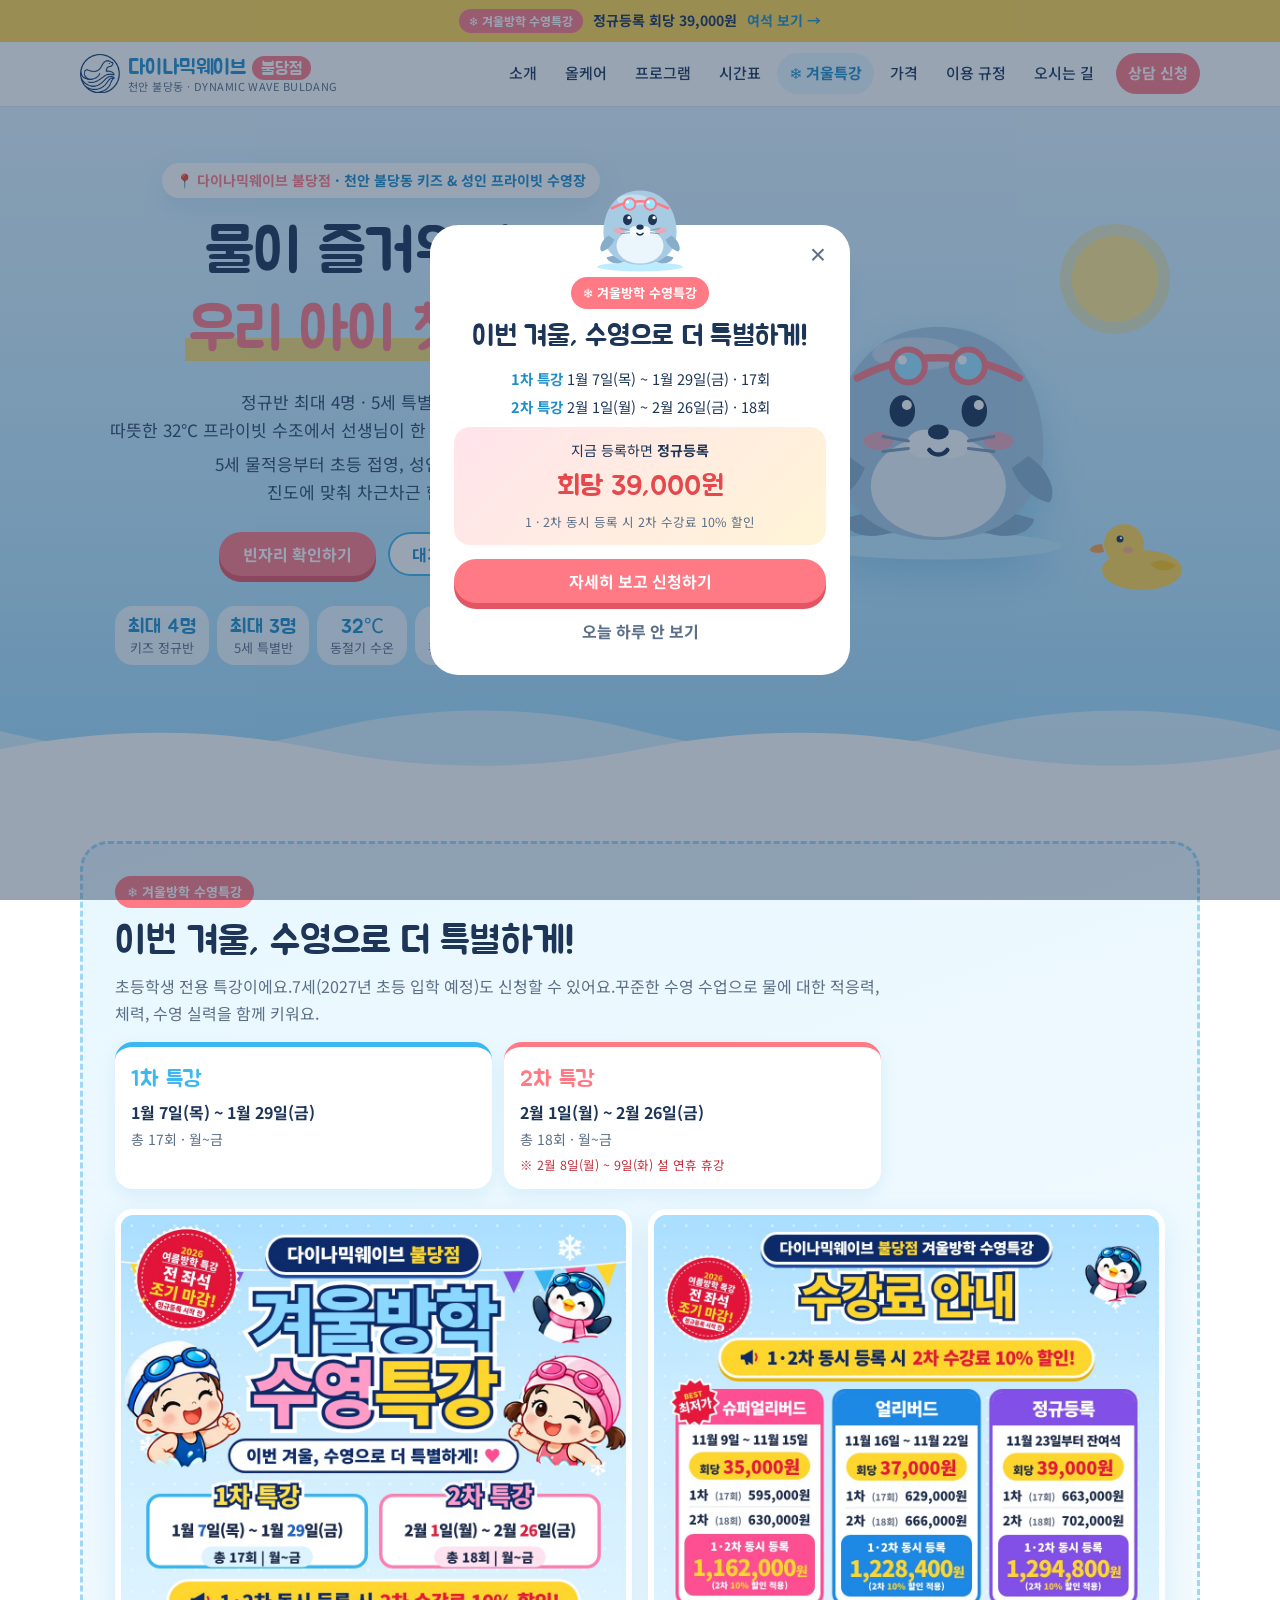
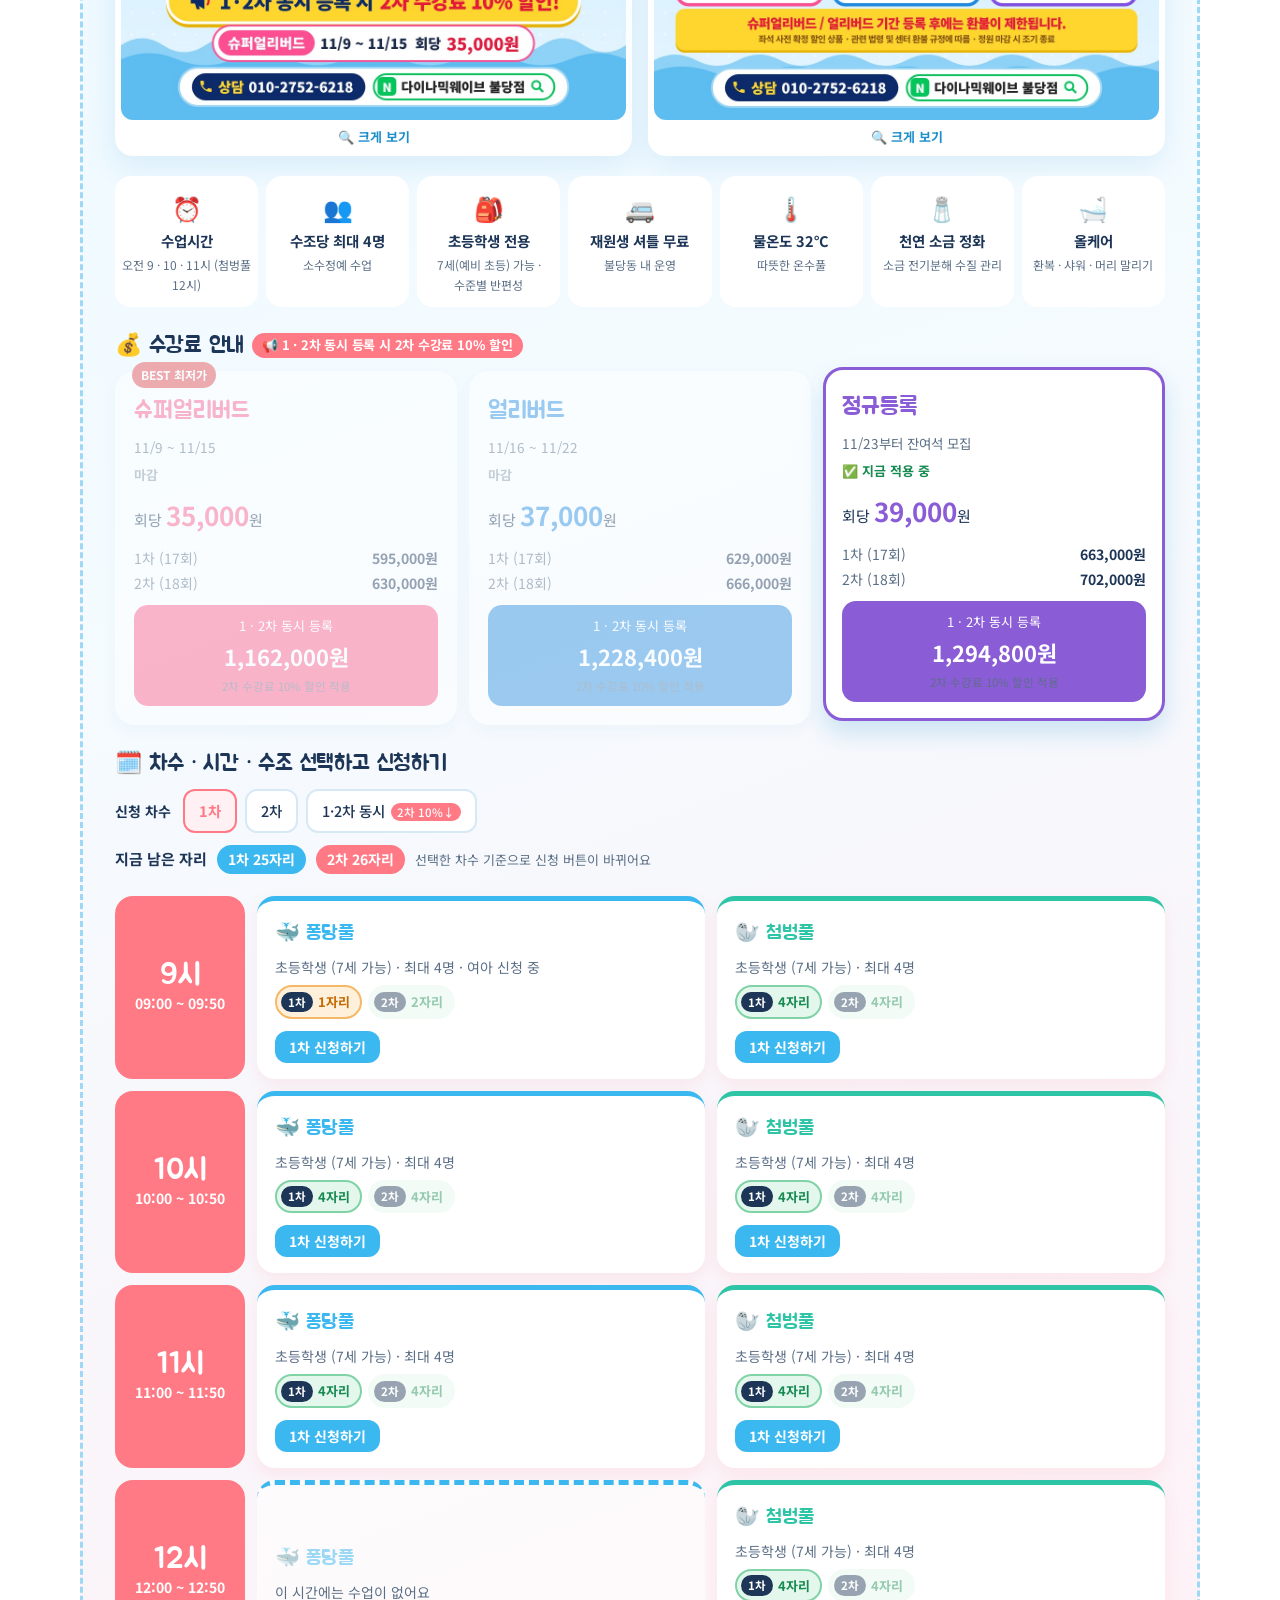
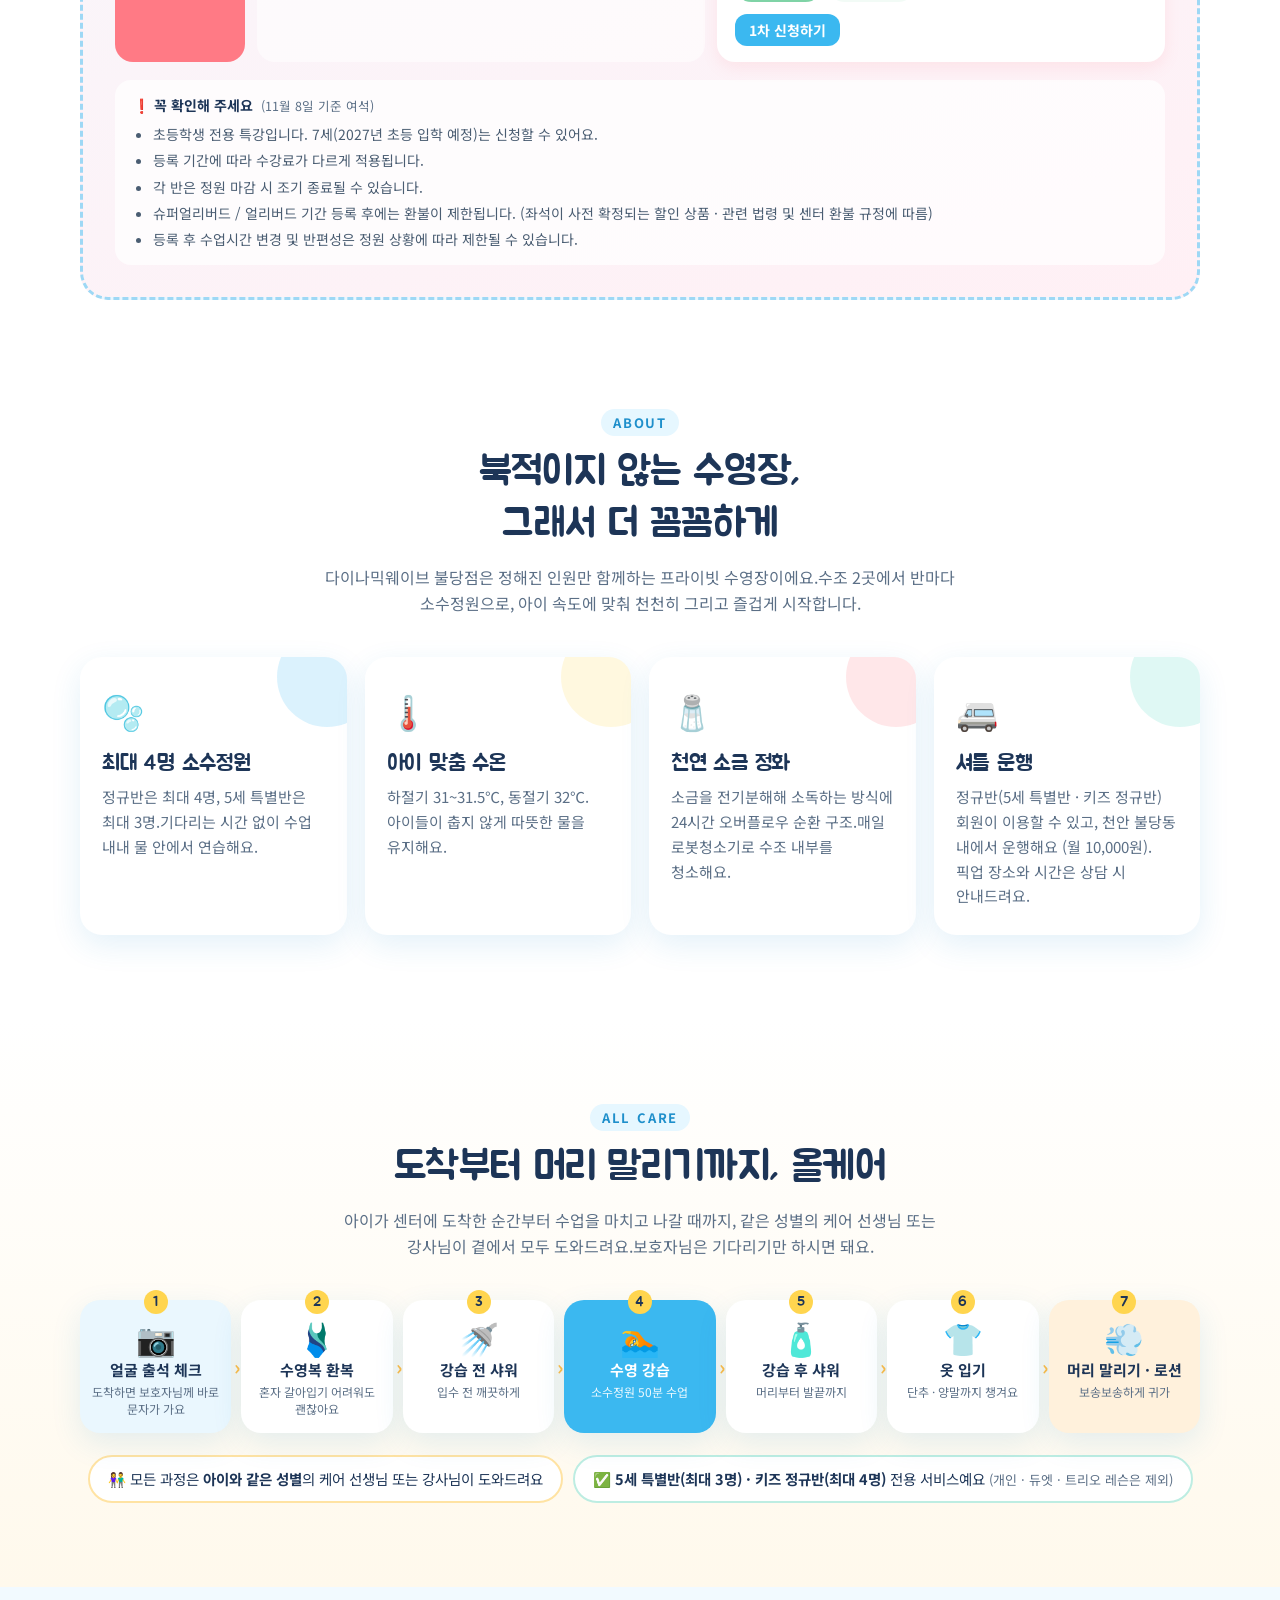
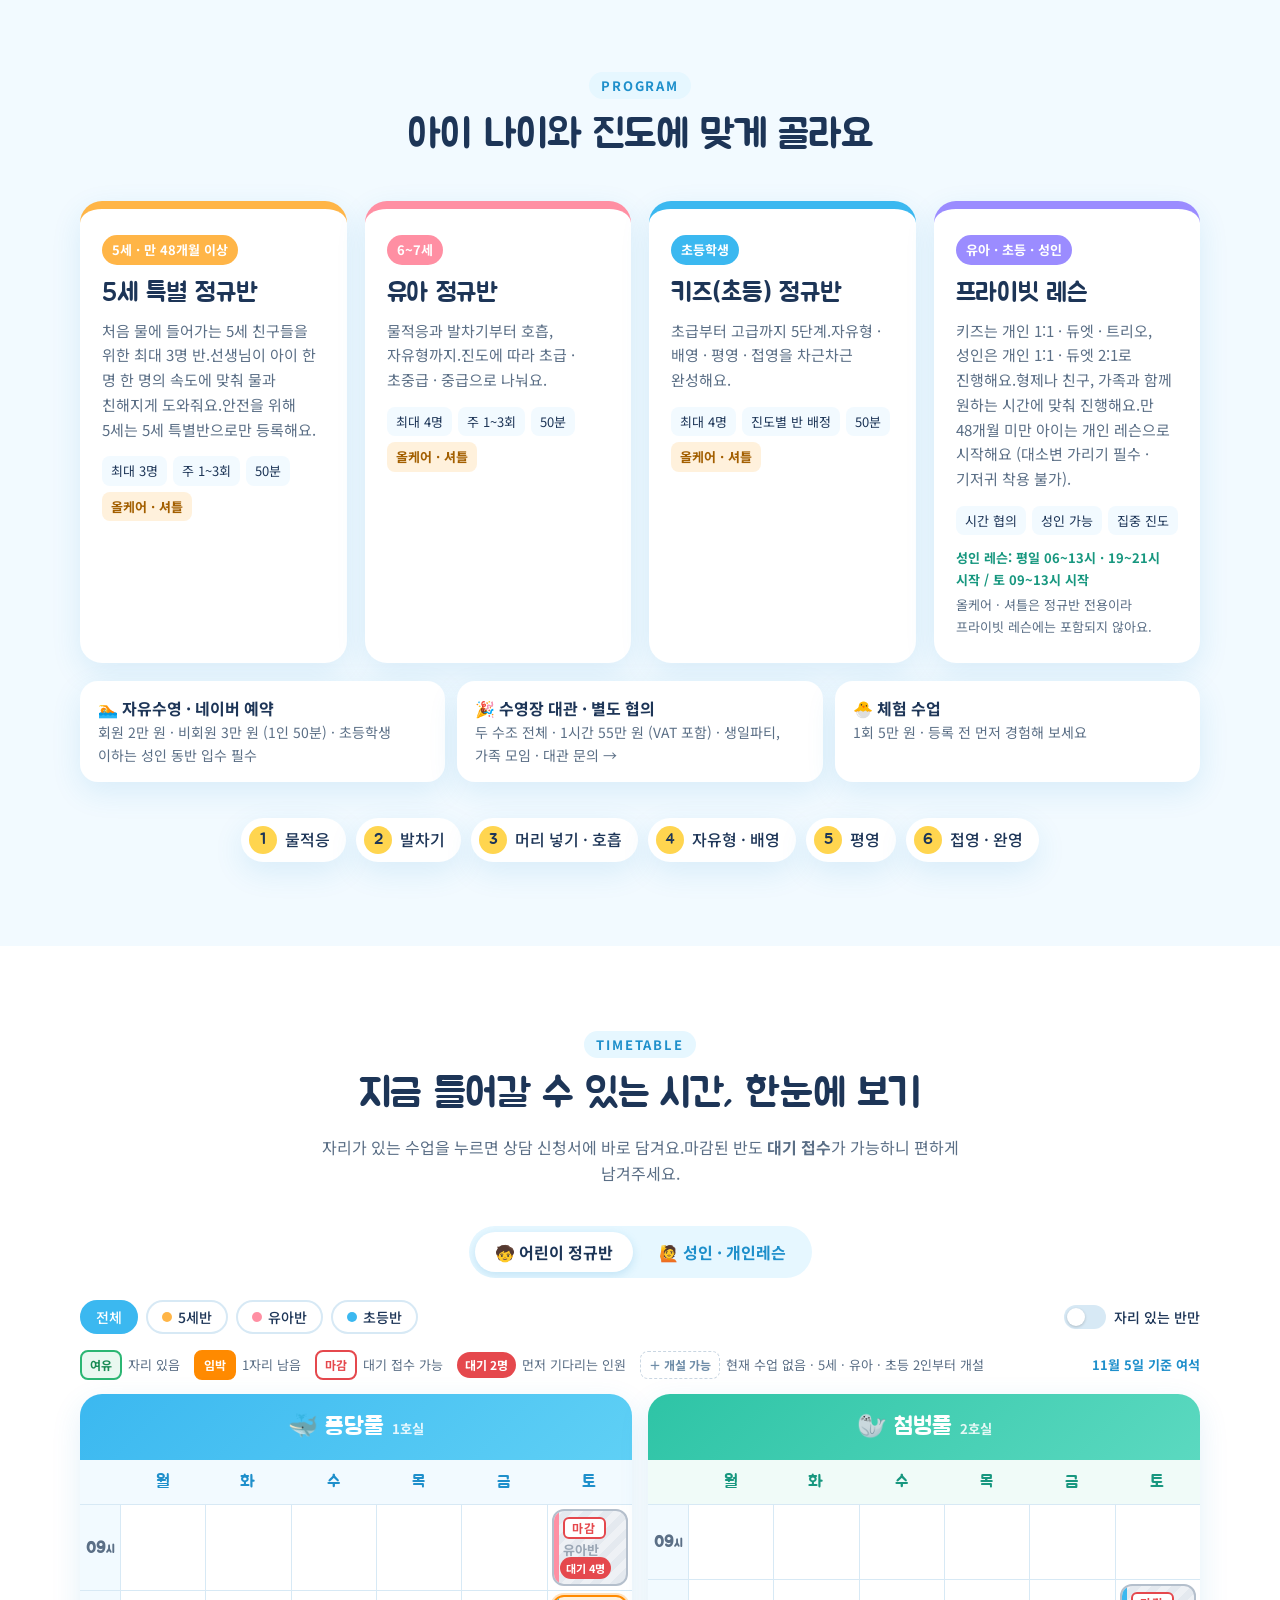
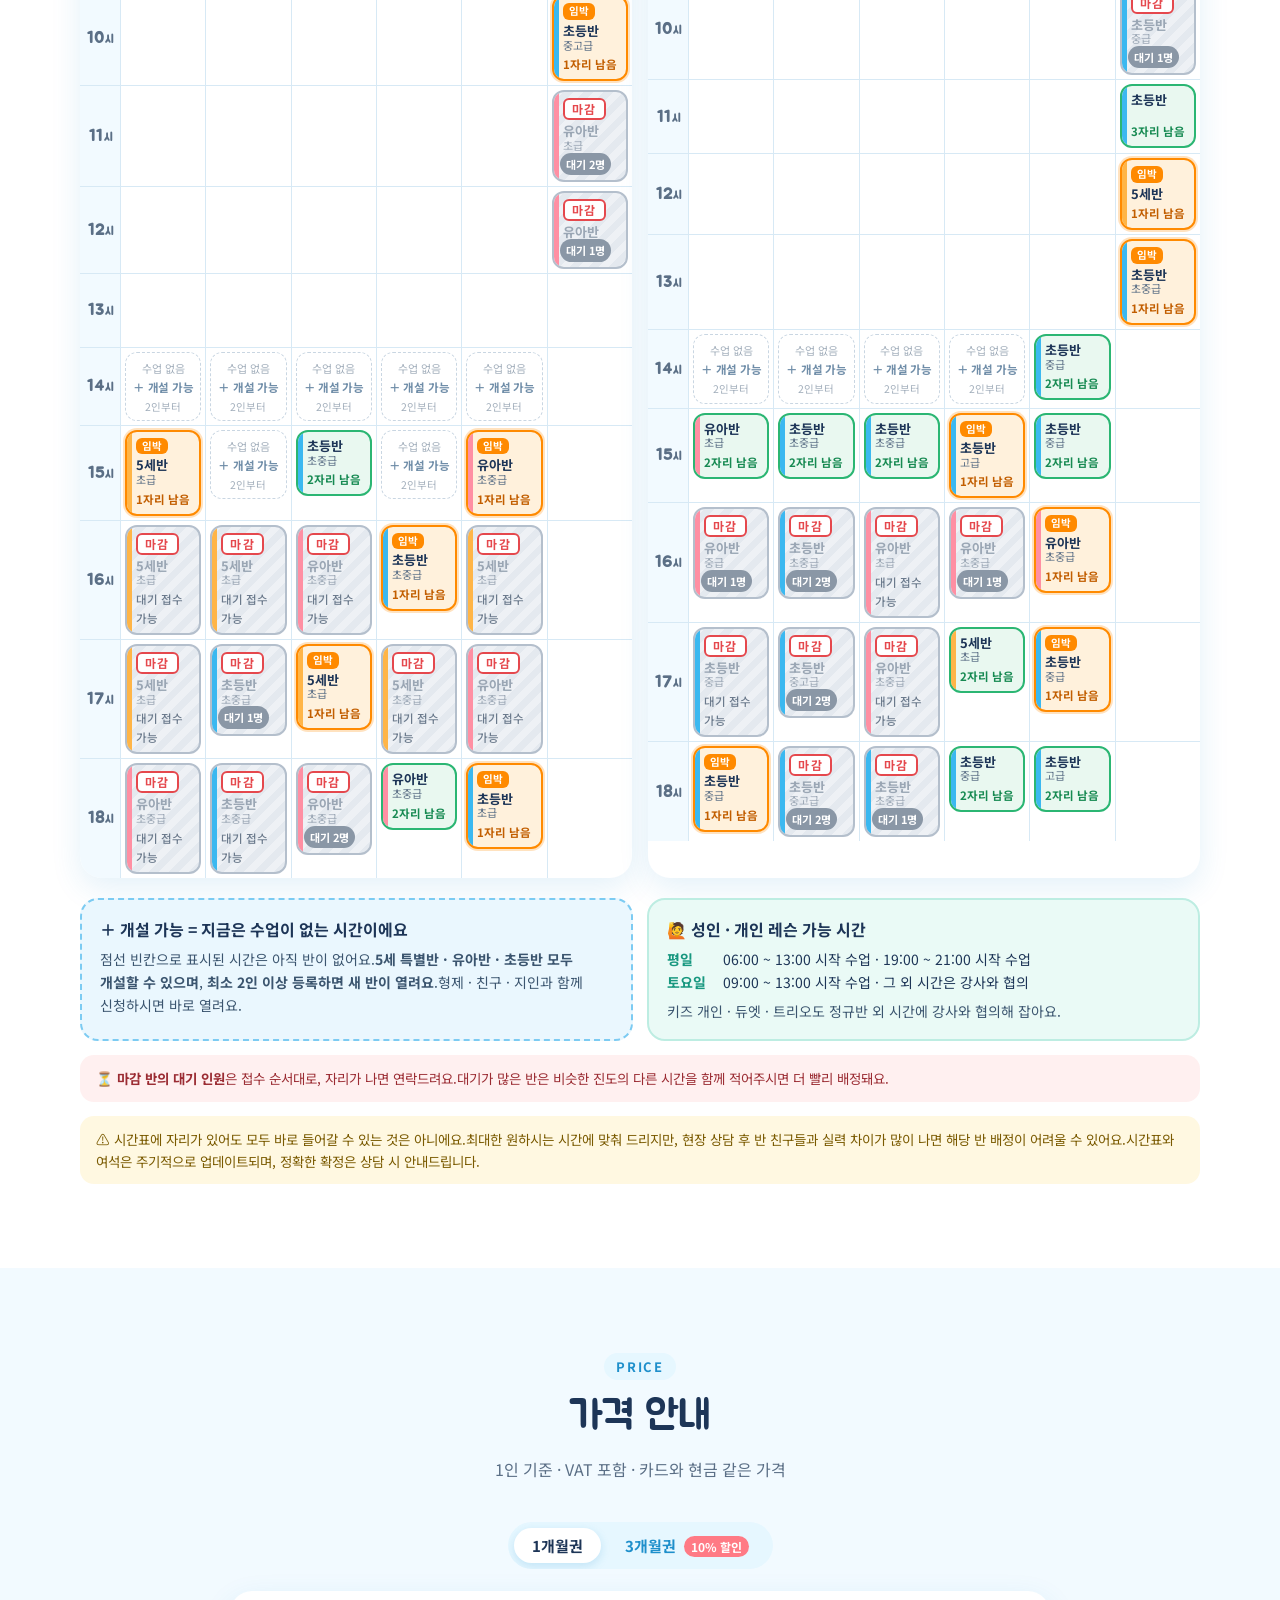
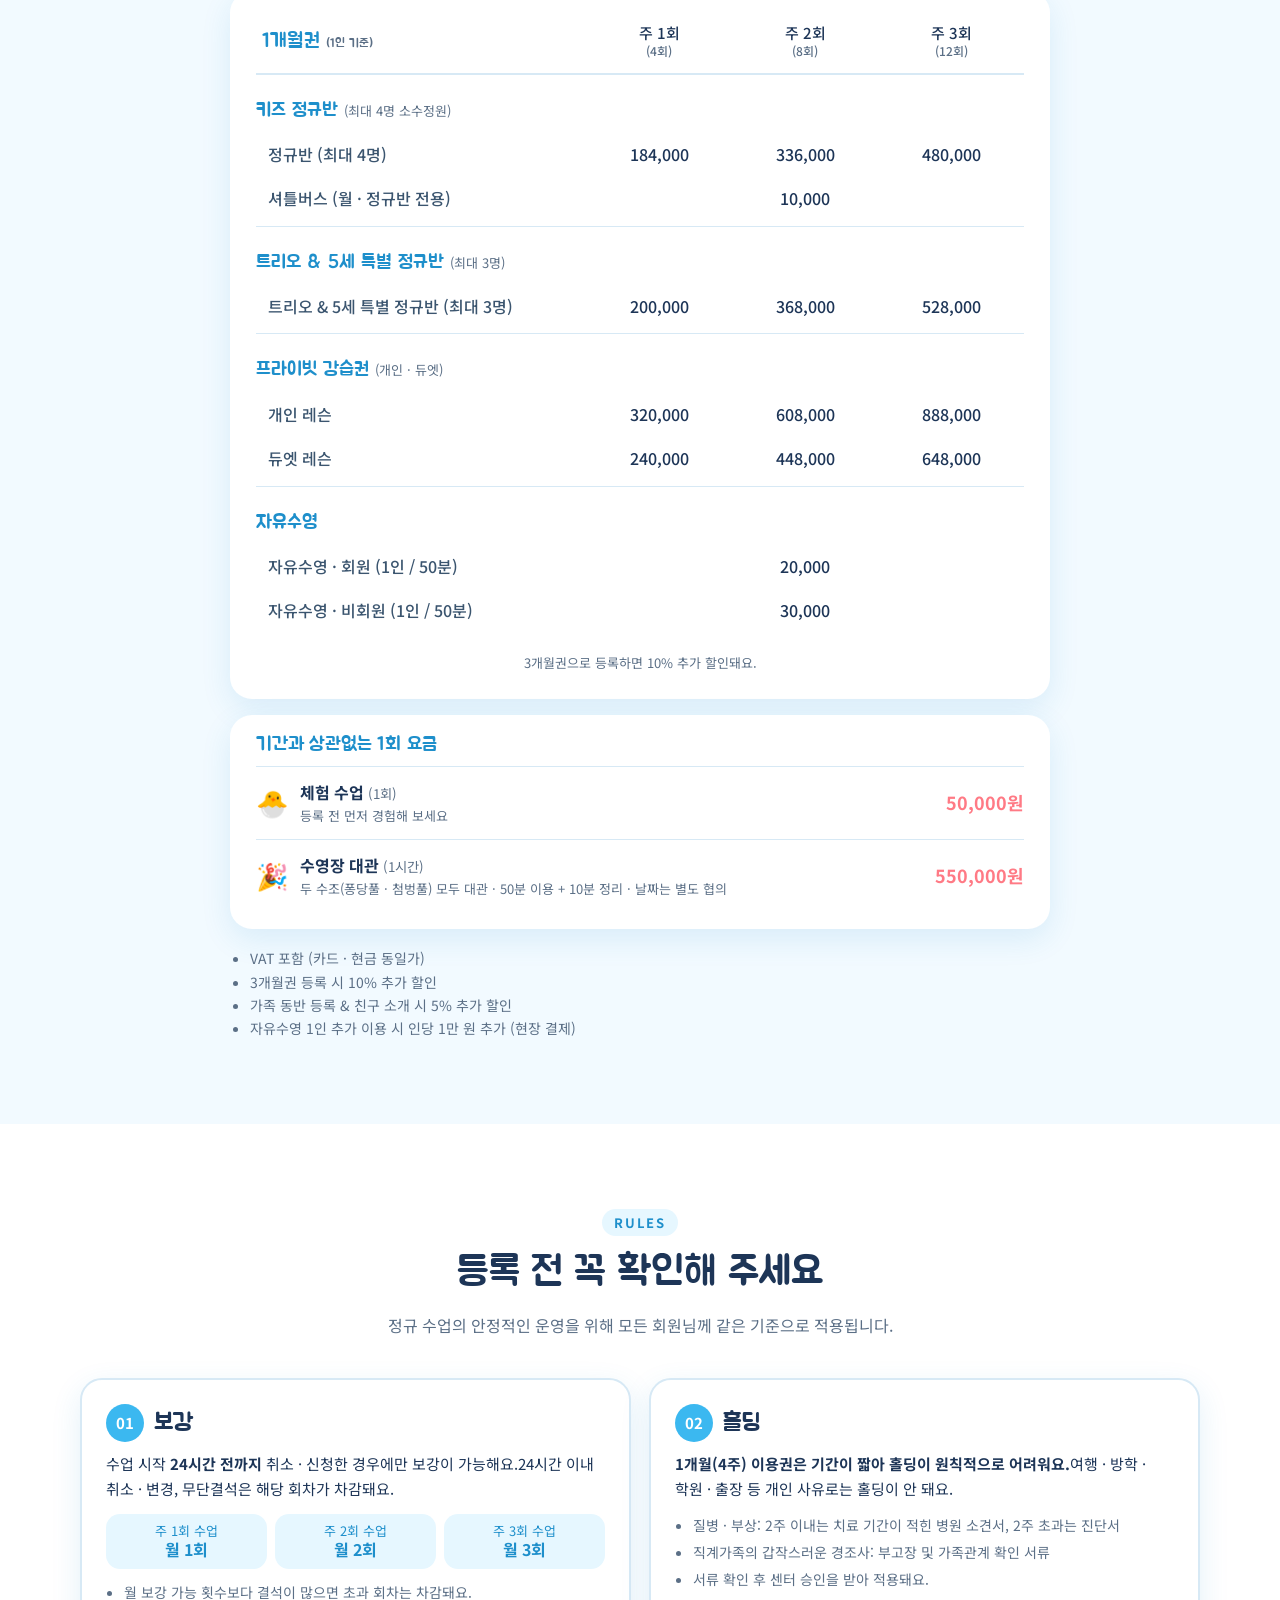
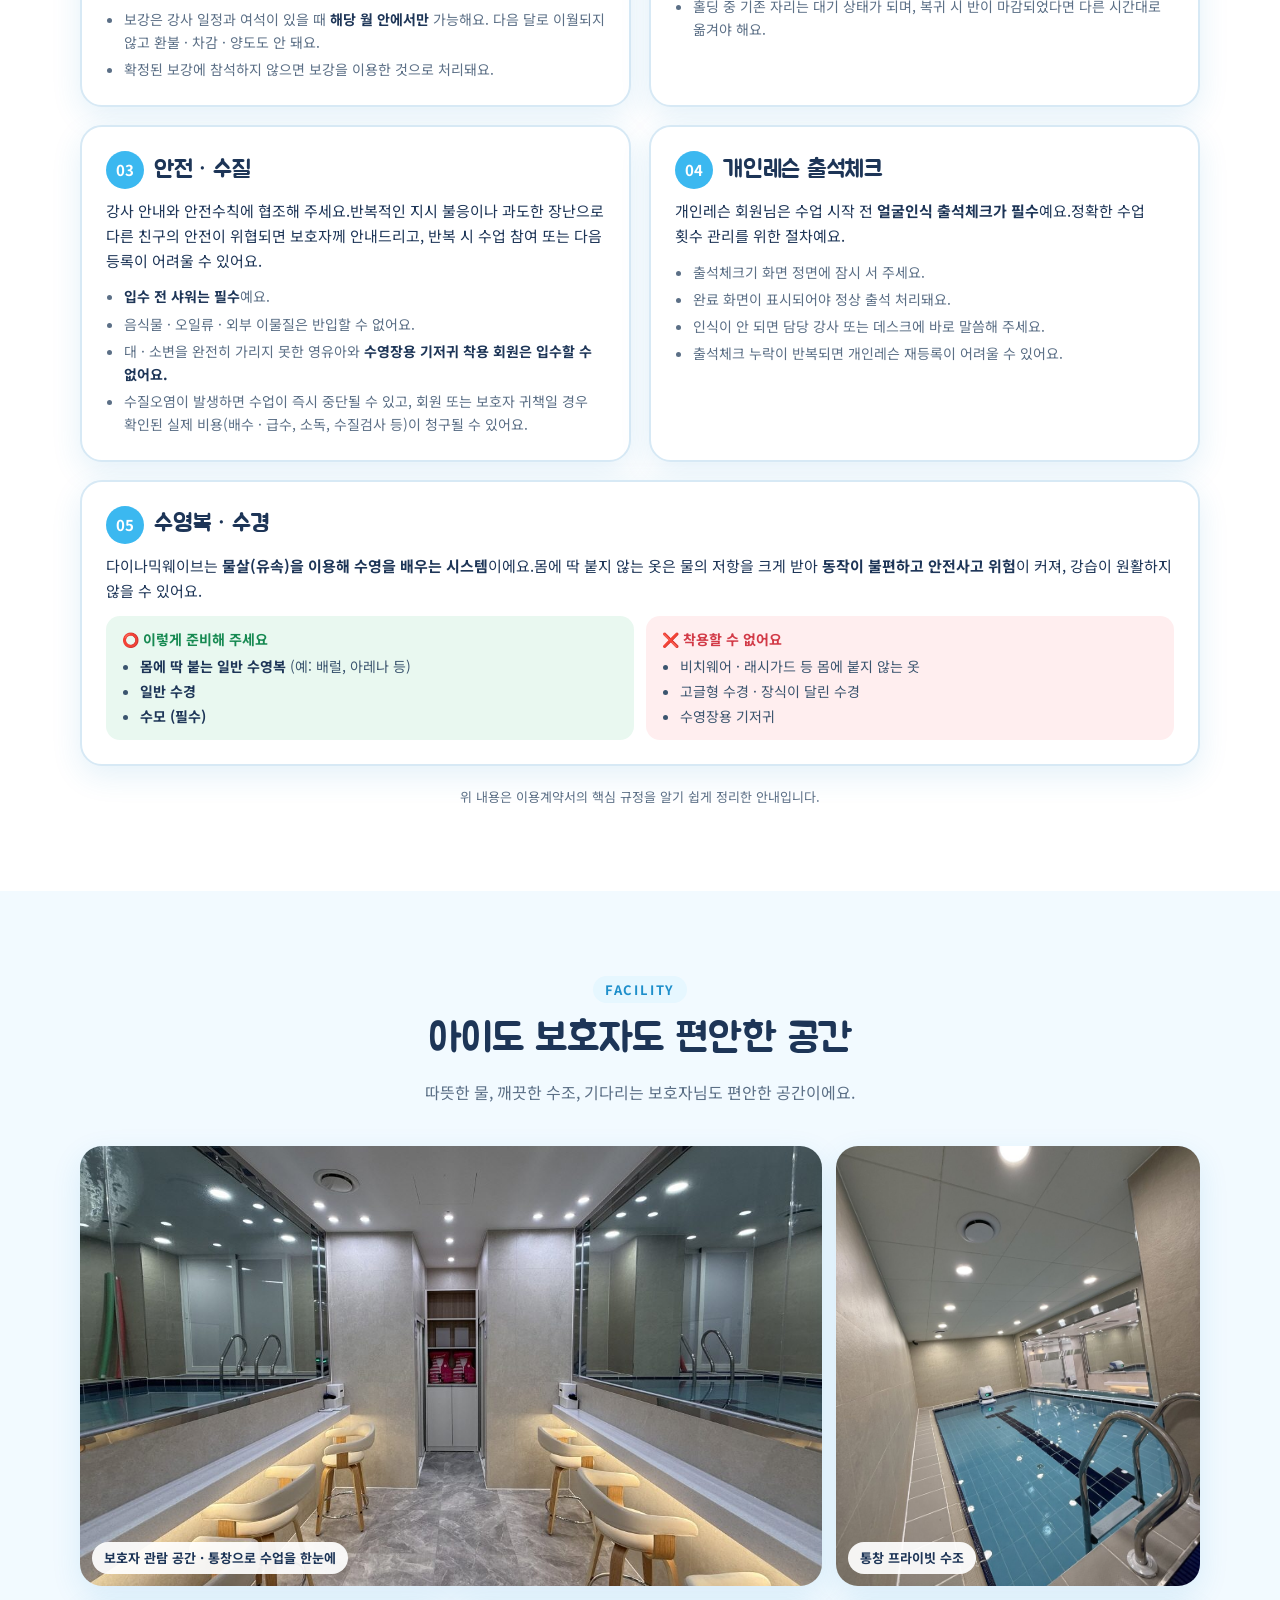
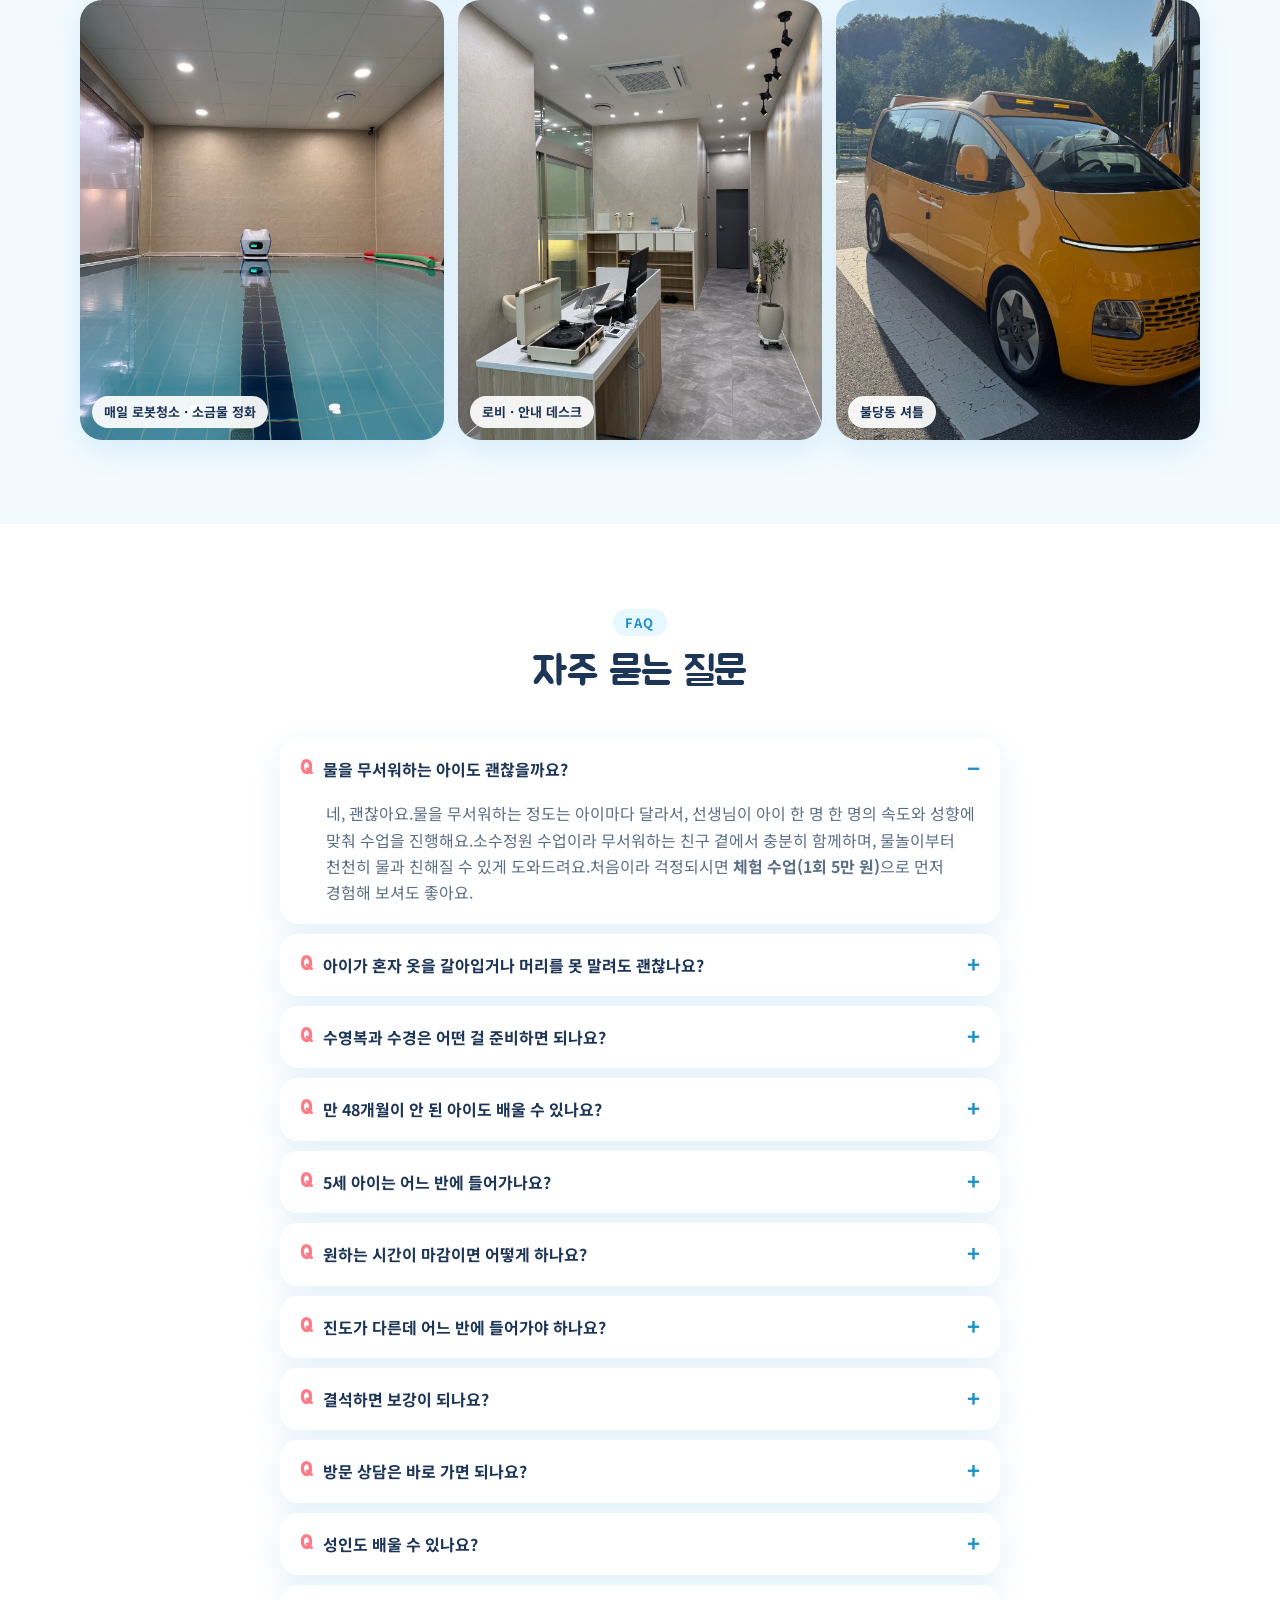
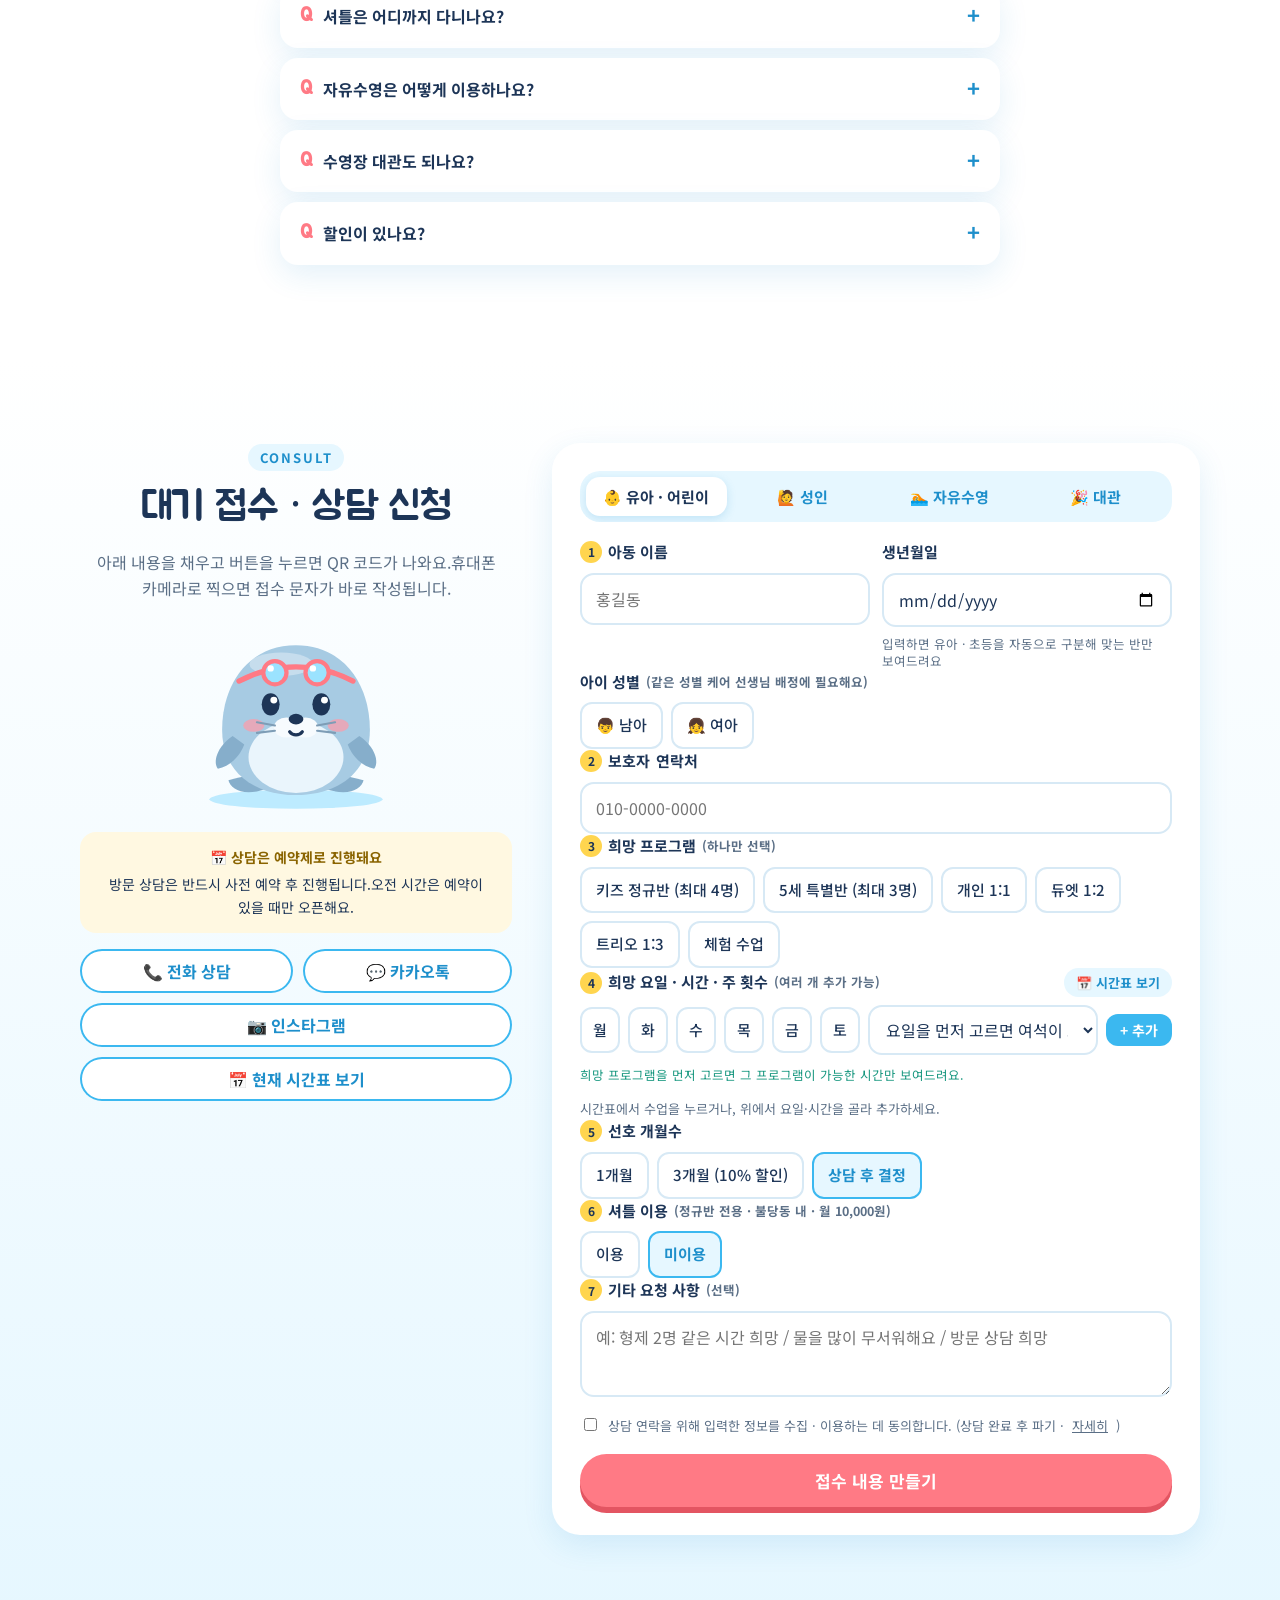
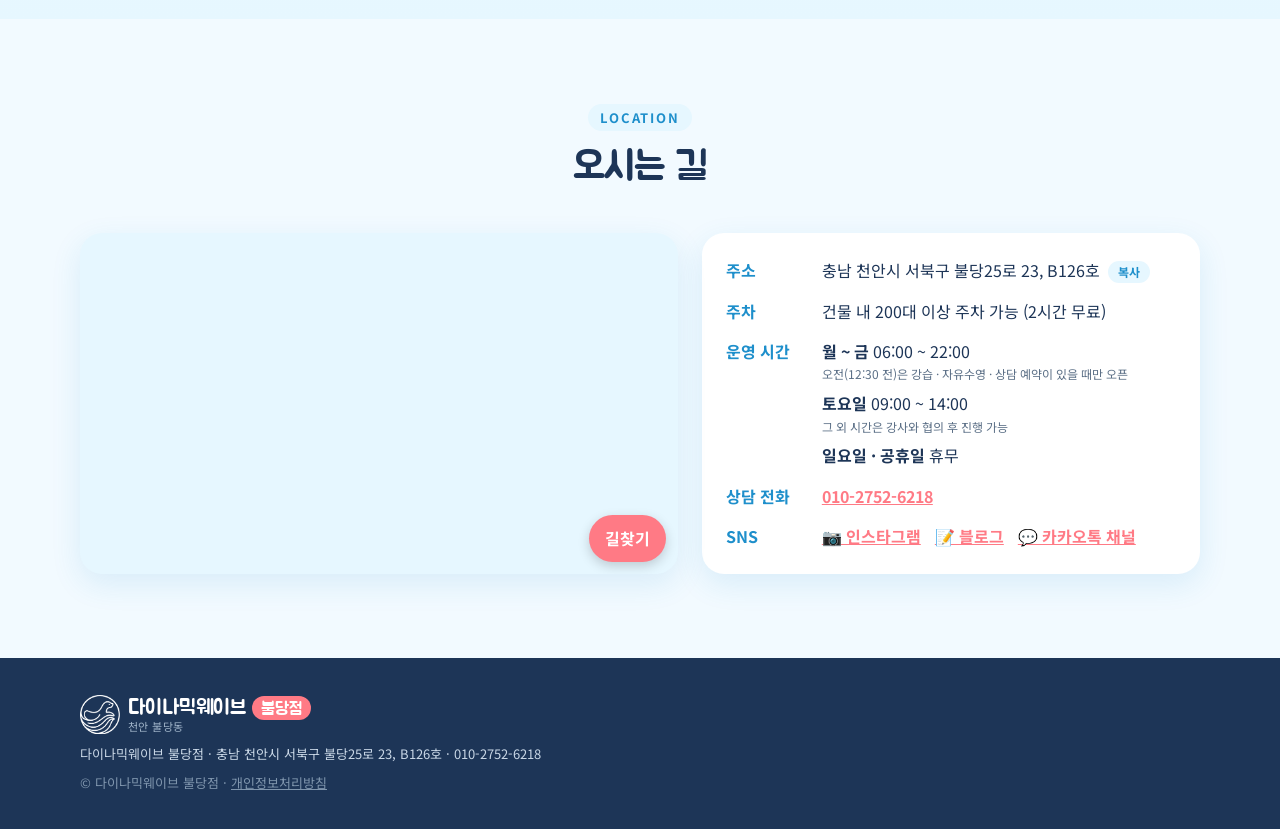
==== commit 8e063dc9: "겨울특강: 안내 이미지 2장 · 초등 전용(7세 가능) · 차수별 여석 · 퐁당풀 12시 없음 Co-Authored-By: Claude Opus 5.5 <noreply@anthro" ====
--- a/index.html
+++ b/index.html
@@ -143,11 +143,8 @@
             <p class="sp-desc" id="spDesc"></p>
             <div class="sp-rounds" id="spRounds"></div>
           </div>
-          <a class="sp-flyer" id="spFlyer" href="#" target="_blank" rel="noopener" hidden>
-            <img id="spFlyerImg" src="" alt="겨울방학 수영특강 안내 전단지" loading="lazy">
-            <span>🔍 전단지 크게 보기</span>
-          </a>
-        </div>
+        </div>
+        <div class="sp-flyers" id="spFlyers" hidden></div>
         <div class="sp-soon" id="spSoon" hidden>
           <p class="sp-soon-badge">📢 <b id="spSoonText"></b></p>
           <a class="btn kn-kakao" data-kakao href="#" target="_blank" rel="noopener">💬 카카오톡 채널 추가하고 소식 받기</a>
@@ -160,13 +157,14 @@
         </div>
 
         <div class="sp-apply" id="spApply">
-          <h3>🗓️ 시간 · 수조 선택하고 신청하기</h3>
+          <h3>🗓️ 차수 · 시간 · 수조 선택하고 신청하기</h3>
           <div class="sp-round-pick" role="radiogroup" aria-label="신청 차수">
             <span>신청 차수</span>
             <label><input type="radio" name="spRound" value="1차" checked><span>1차</span></label>
             <label><input type="radio" name="spRound" value="2차"><span>2차</span></label>
             <label><input type="radio" name="spRound" value="1·2차 동시"><span>1·2차 동시 <em>2차 10%↓</em></span></label>
           </div>
+          <p class="sp-sum" id="spSum"></p>
           <div class="sp-list" id="spList"></div>
         </div>
         <div class="sp-note" id="spNoteBox">
--- a/style.css
+++ b/style.css
@@ -735,3 +735,20 @@
 @media (min-width: 1000px) { .sp-feats { grid-template-columns: repeat(7, 1fr); gap: 8px; } .sp-feats li { padding: 12px 6px; } }
 @media (max-width: 999px) and (min-width: 521px) { .sp-feats { grid-template-columns: repeat(4, 1fr); } .sp-feats li:last-child { grid-column: span 1; } }
 @media (max-width: 520px) { .sp-feats li:last-child { grid-column: 1 / -1; } }
+/* 겨울특강: 안내 이미지 2장 · 차수별 여석 */
+.sp-flyers { display: grid; grid-template-columns: 1fr 1fr; gap: 16px; margin-top: 20px; }
+.sp-flyers .sp-flyer { padding: 6px; }
+.sp-sum { display: flex; flex-wrap: wrap; align-items: center; gap: 6px 10px; margin: 0 0 4px; font-weight: 700; font-size: 15px; }
+.sp-sum b { color: #fff; border-radius: 999px; padding: 3px 11px; font-size: 14px; }
+.sp-sum b.r1 { background: #3BB8F0; } .sp-sum b.r2 { background: #FF7A85; }
+.sp-sum small { font-weight: 400; color: var(--muted); font-size: 13px; }
+.rs-row { display: flex; flex-wrap: wrap; gap: 6px; }
+.rs { display: inline-flex; align-items: center; gap: 5px; font-size: 13px; font-weight: 700; padding: 4px 10px 4px 4px; border-radius: 999px; border: 2px solid transparent; opacity: .45; }
+.rs em { font-style: normal; font-size: 11.5px; color: #fff; background: #1D3557; border-radius: 999px; padding: 1px 7px; }
+.rs.on { opacity: 1; }
+.rs-open { background: #E3F7EC; color: #178A52; } .rs-open.on { border-color: #7FD3A6; }
+.rs-few { background: #FFF0DB; color: #C46A00; } .rs-few.on { border-color: #F5B867; }
+.rs-full { background: #EEF1F5; color: #6B7A8C; } .rs-full.on { border-color: #C3CCD6; }
+.sp-item.is-none { background: rgba(255,255,255,.55); box-shadow: none; border-top-style: dashed; justify-content: center; }
+.sp-item.is-none .sp-pool { opacity: .5; }
+@media (max-width: 640px) { .sp-flyers { grid-template-columns: 1fr; gap: 12px; } .rs { font-size: 12.5px; } }
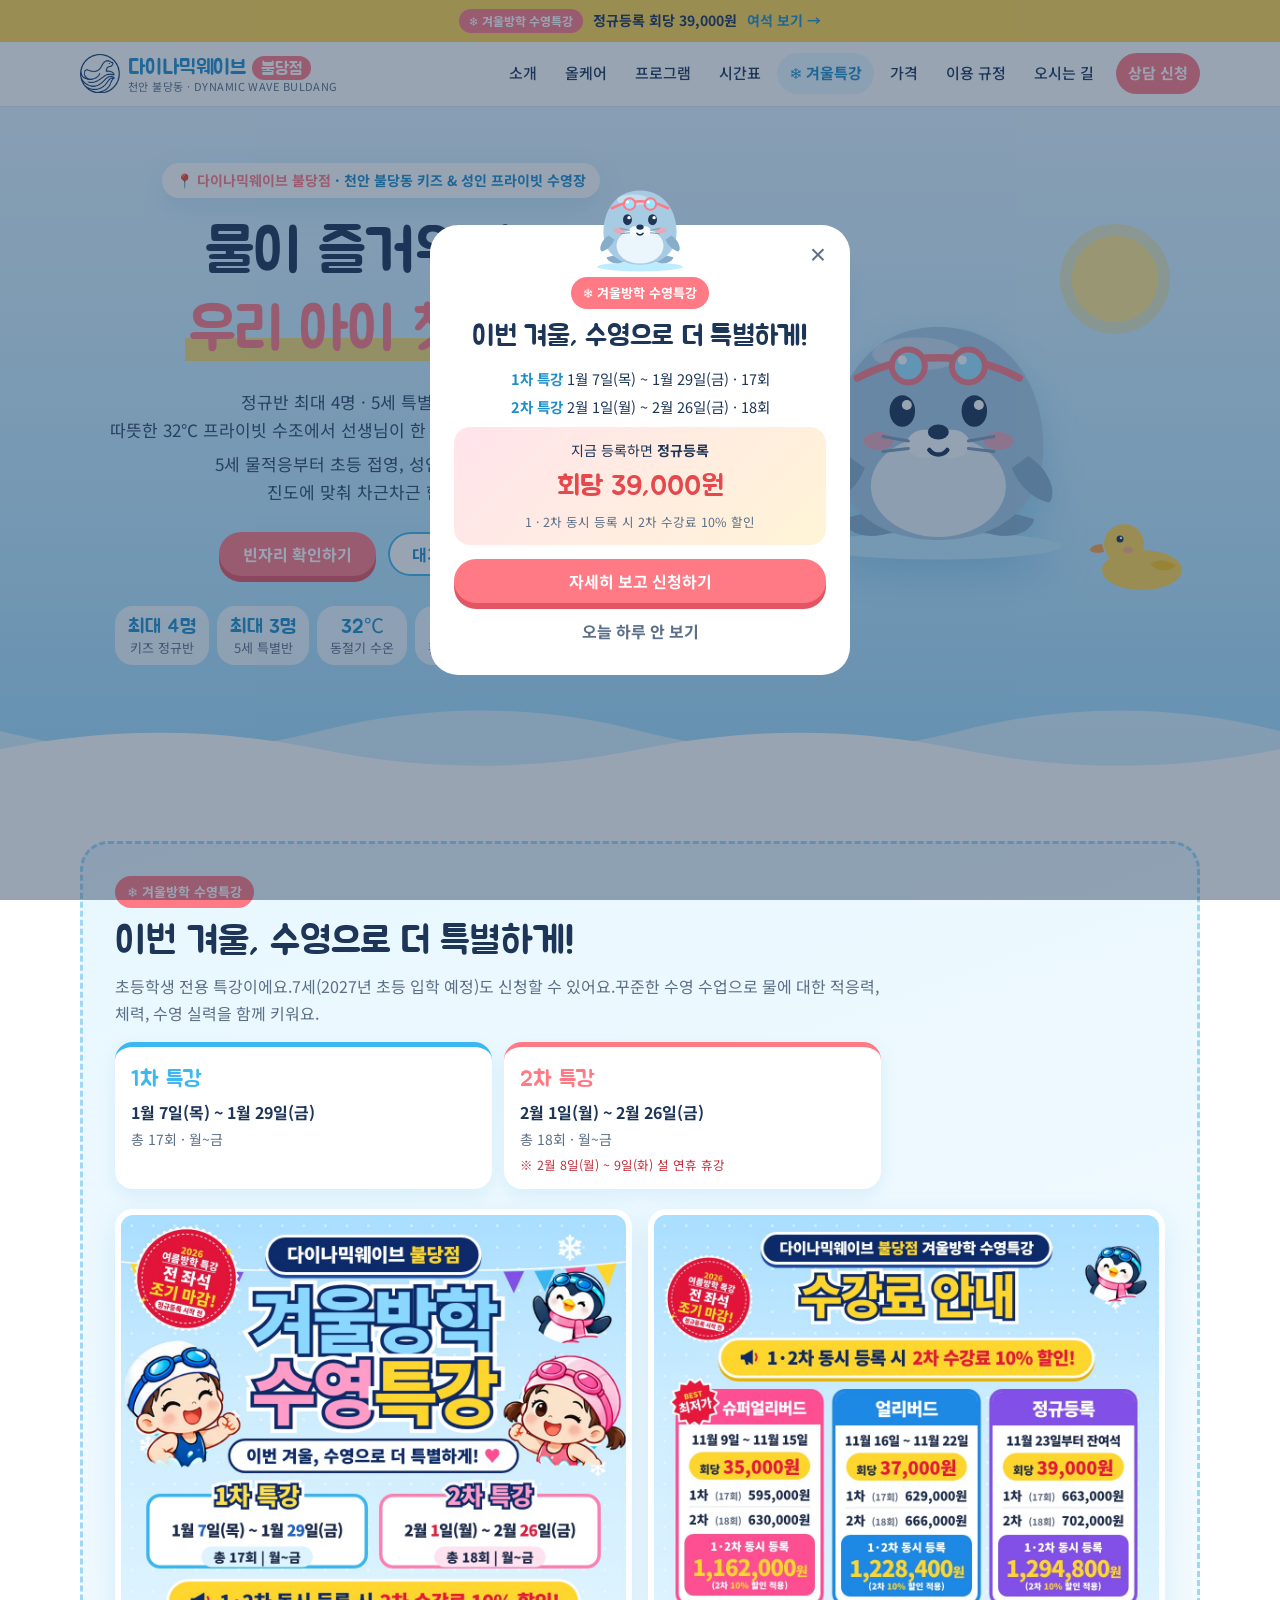
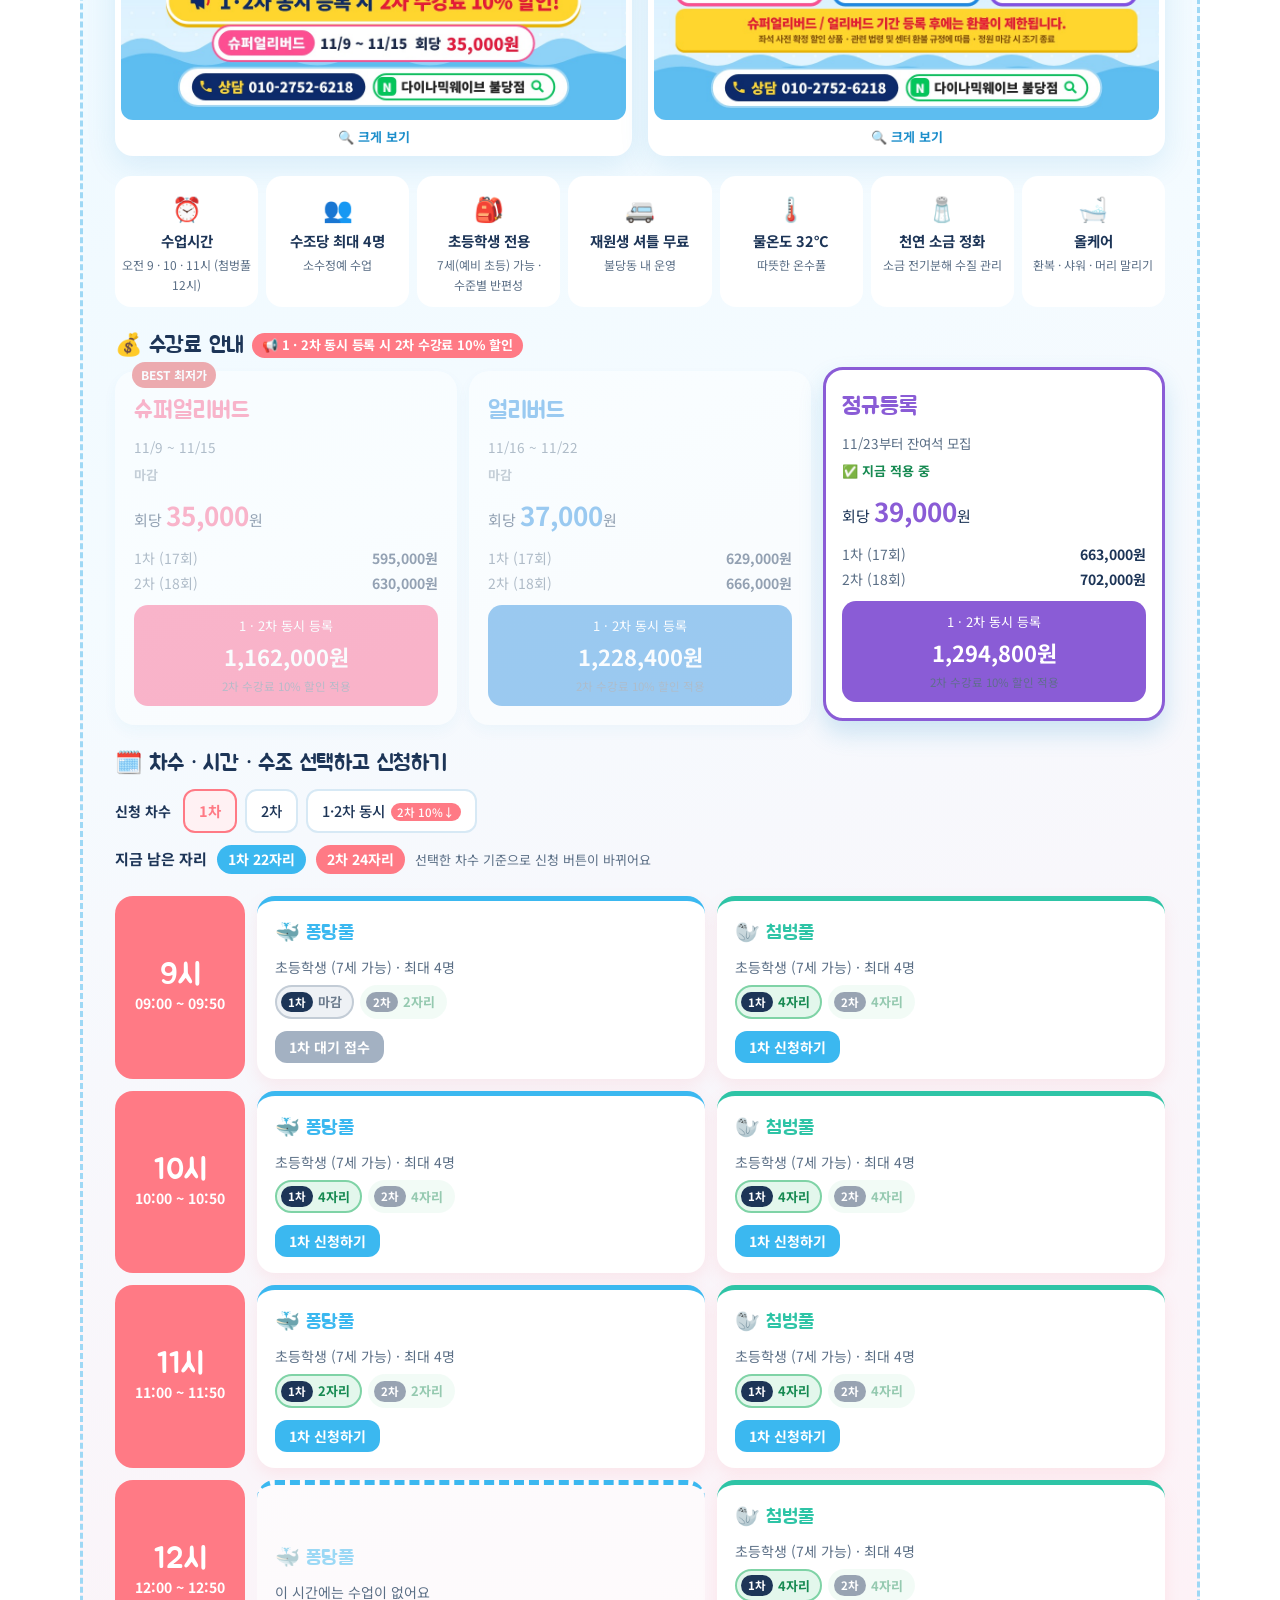
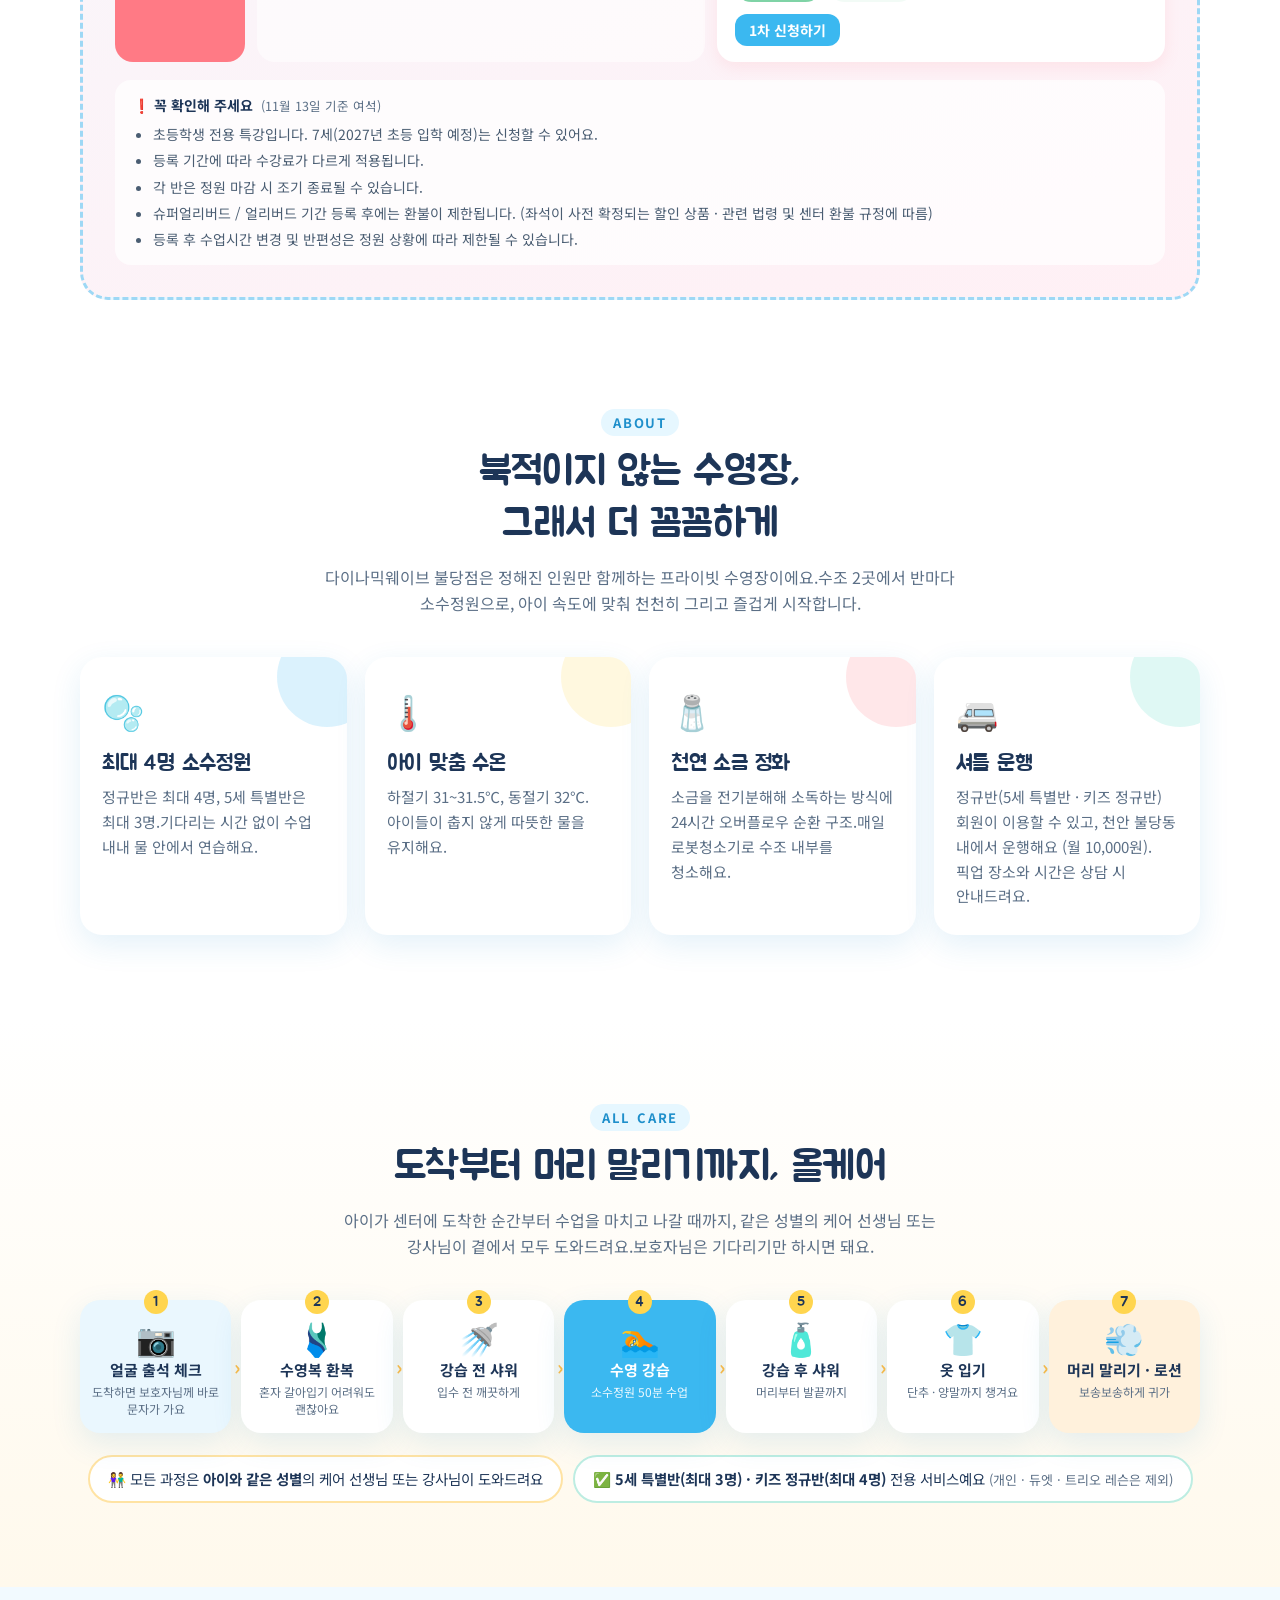
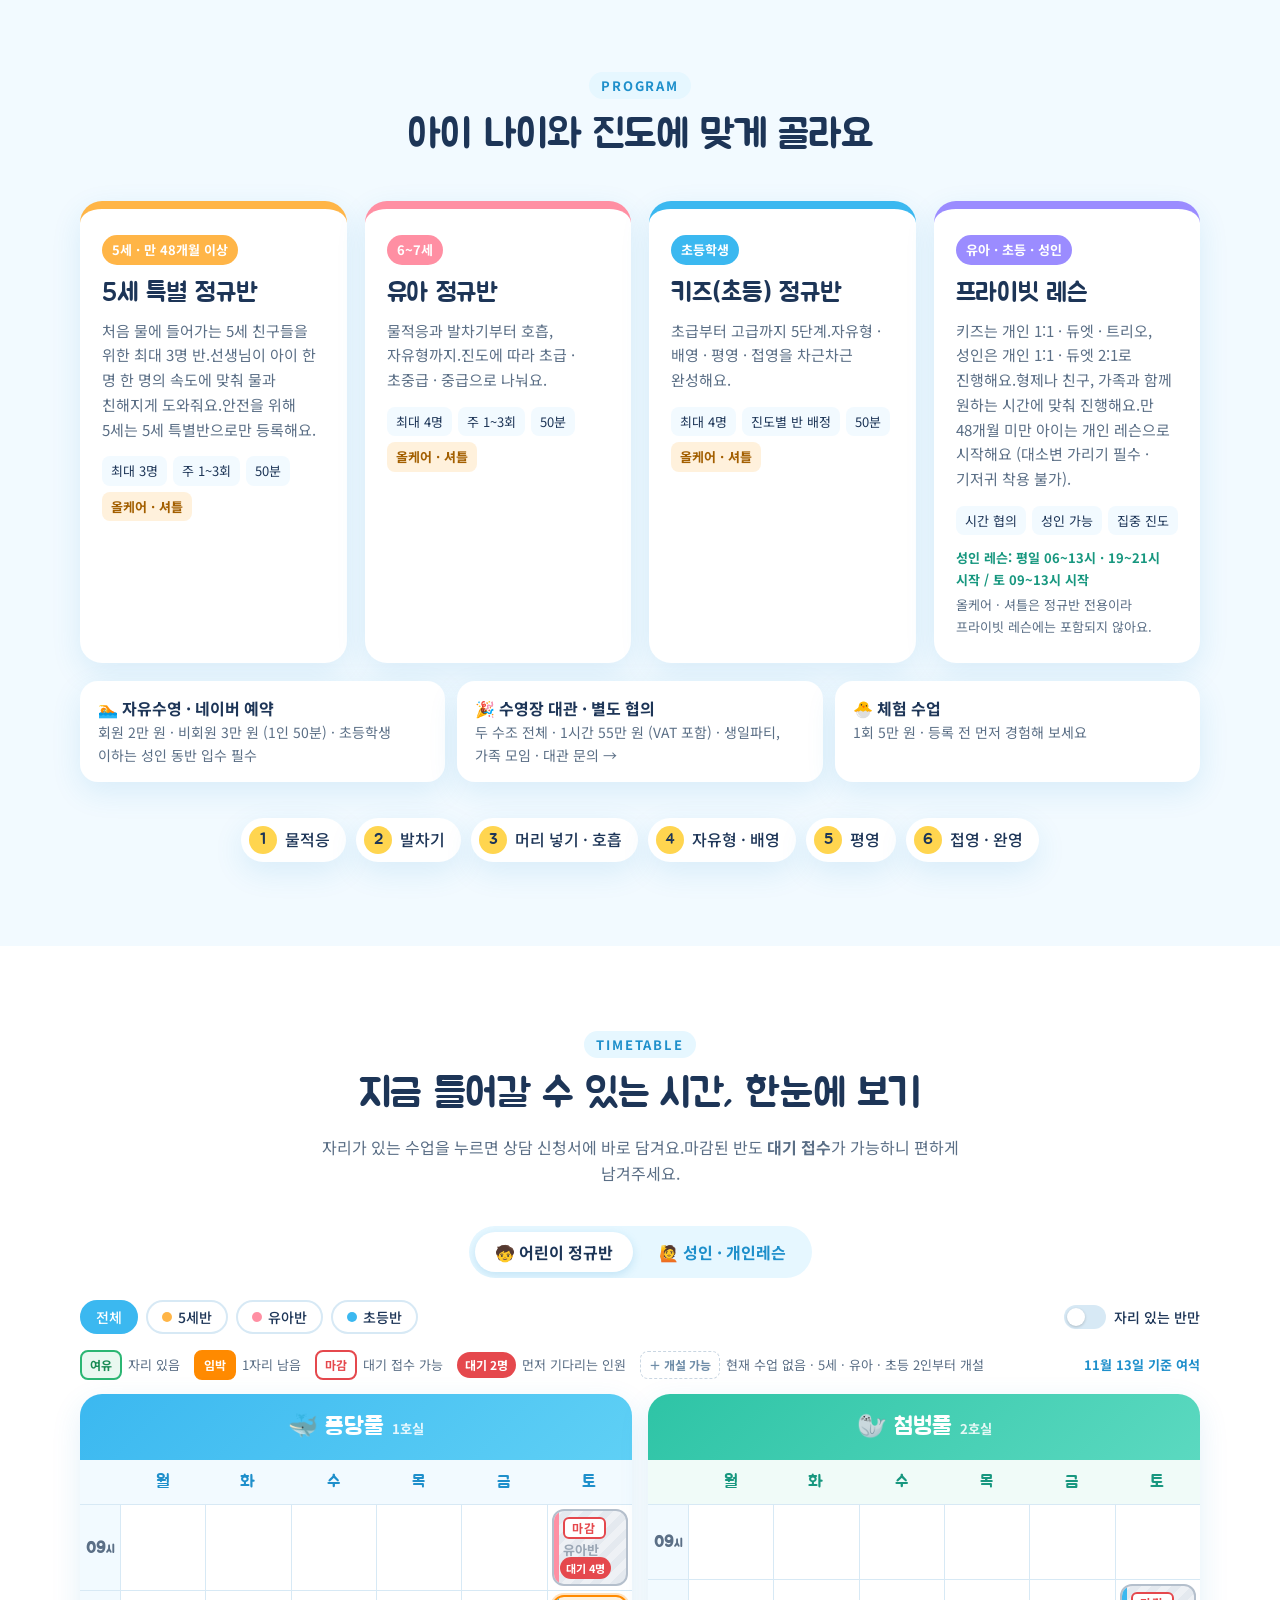
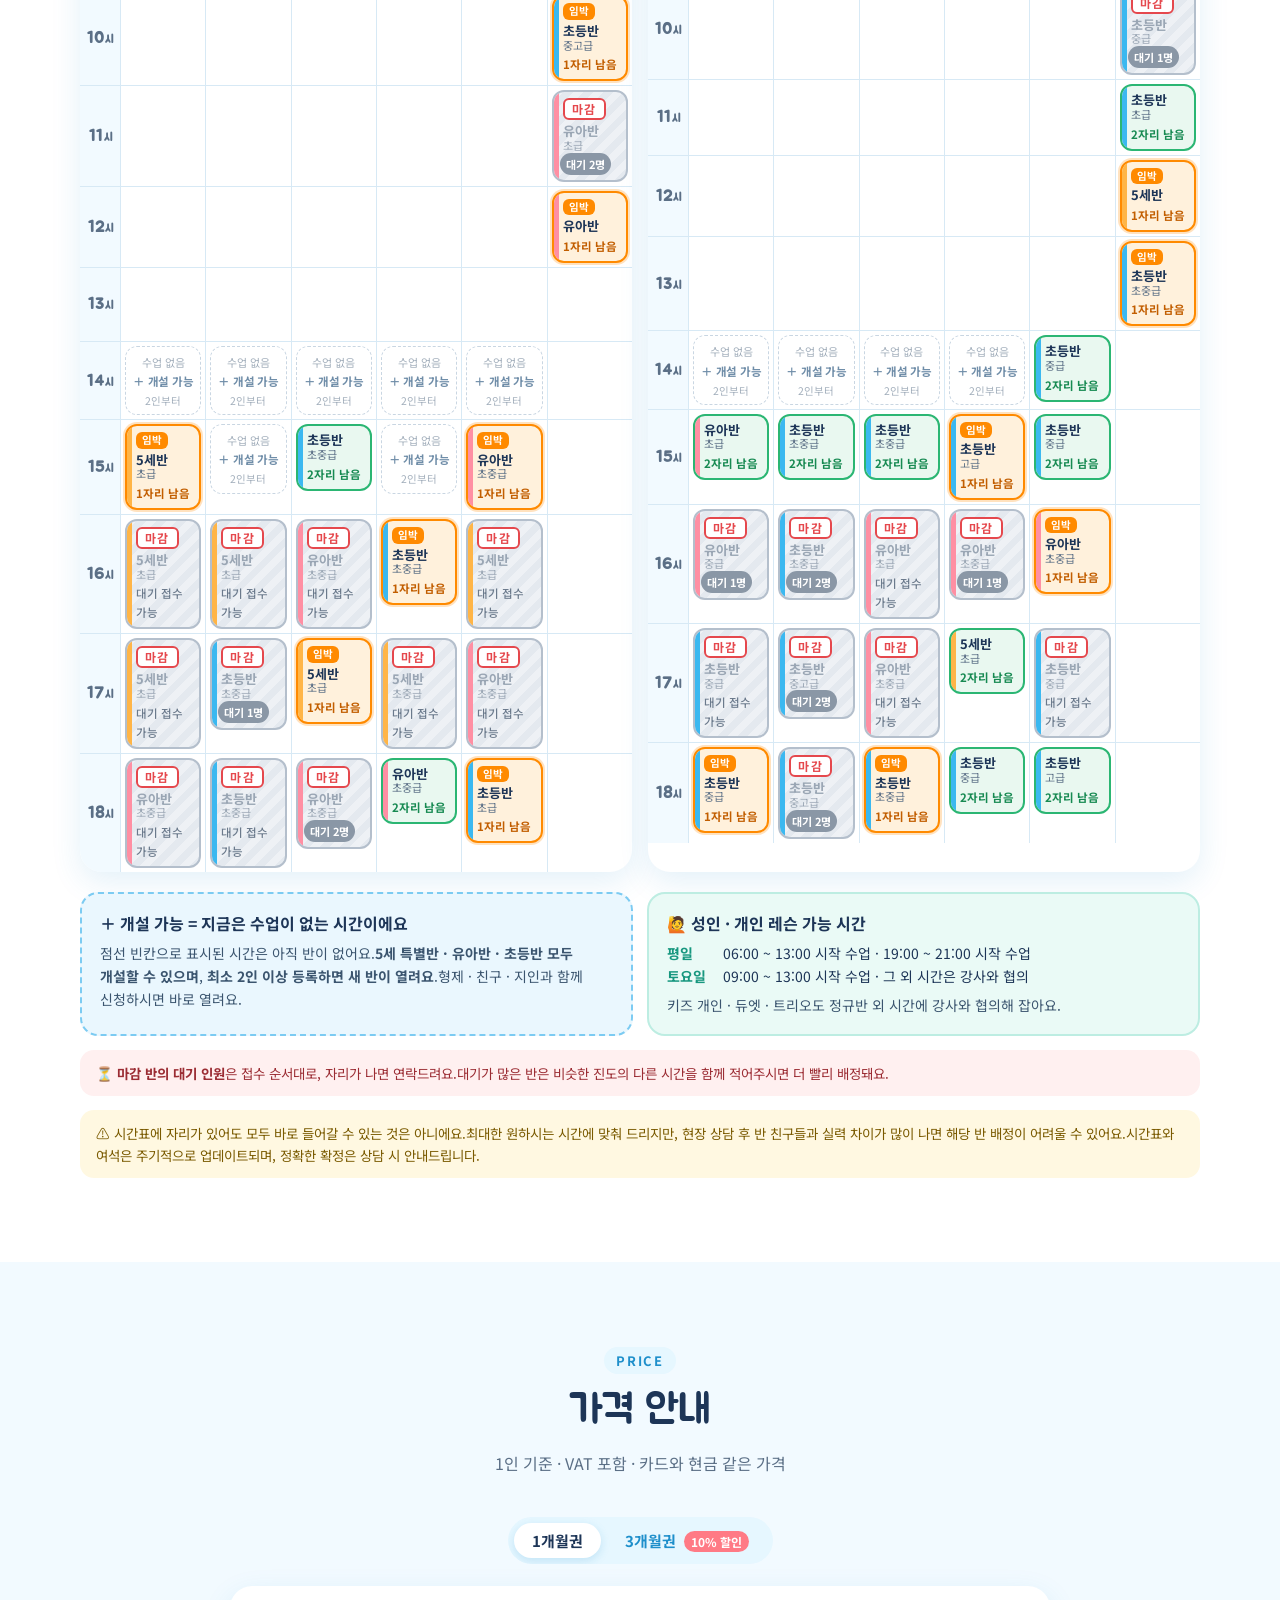
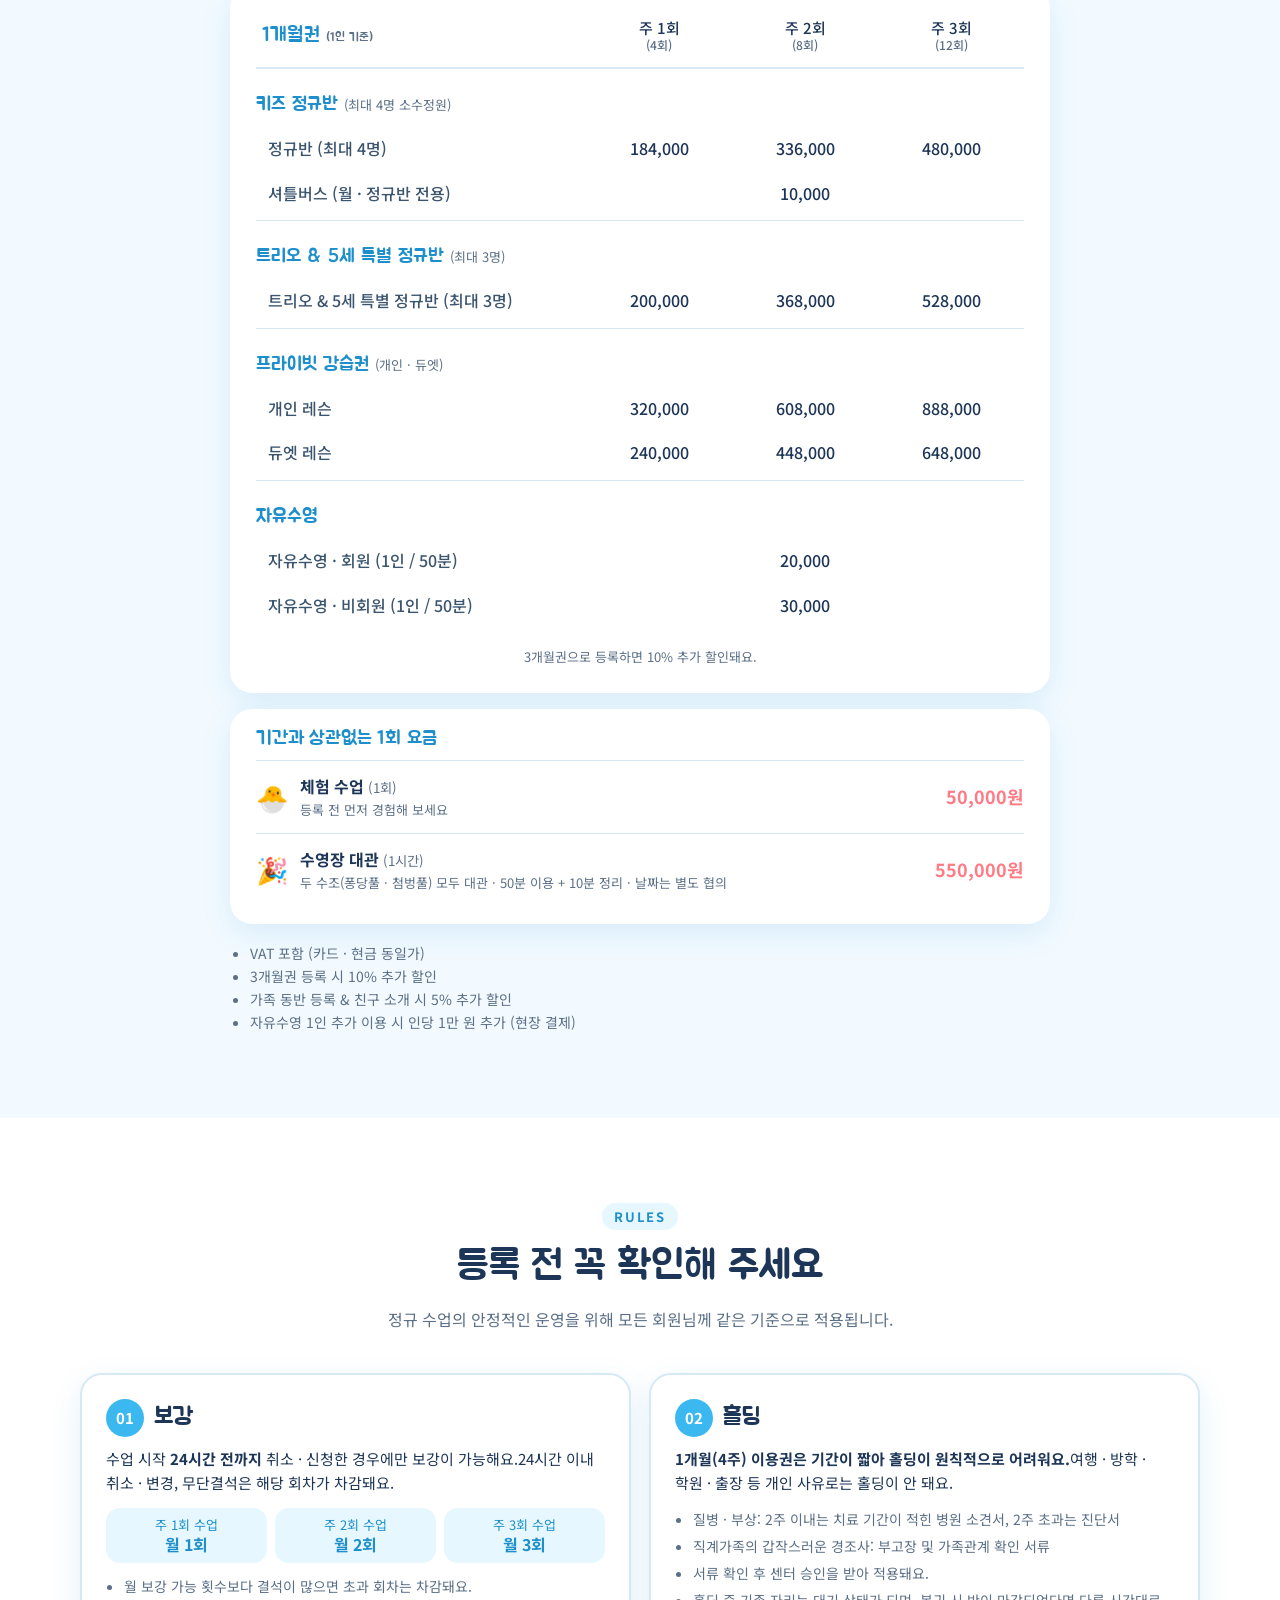
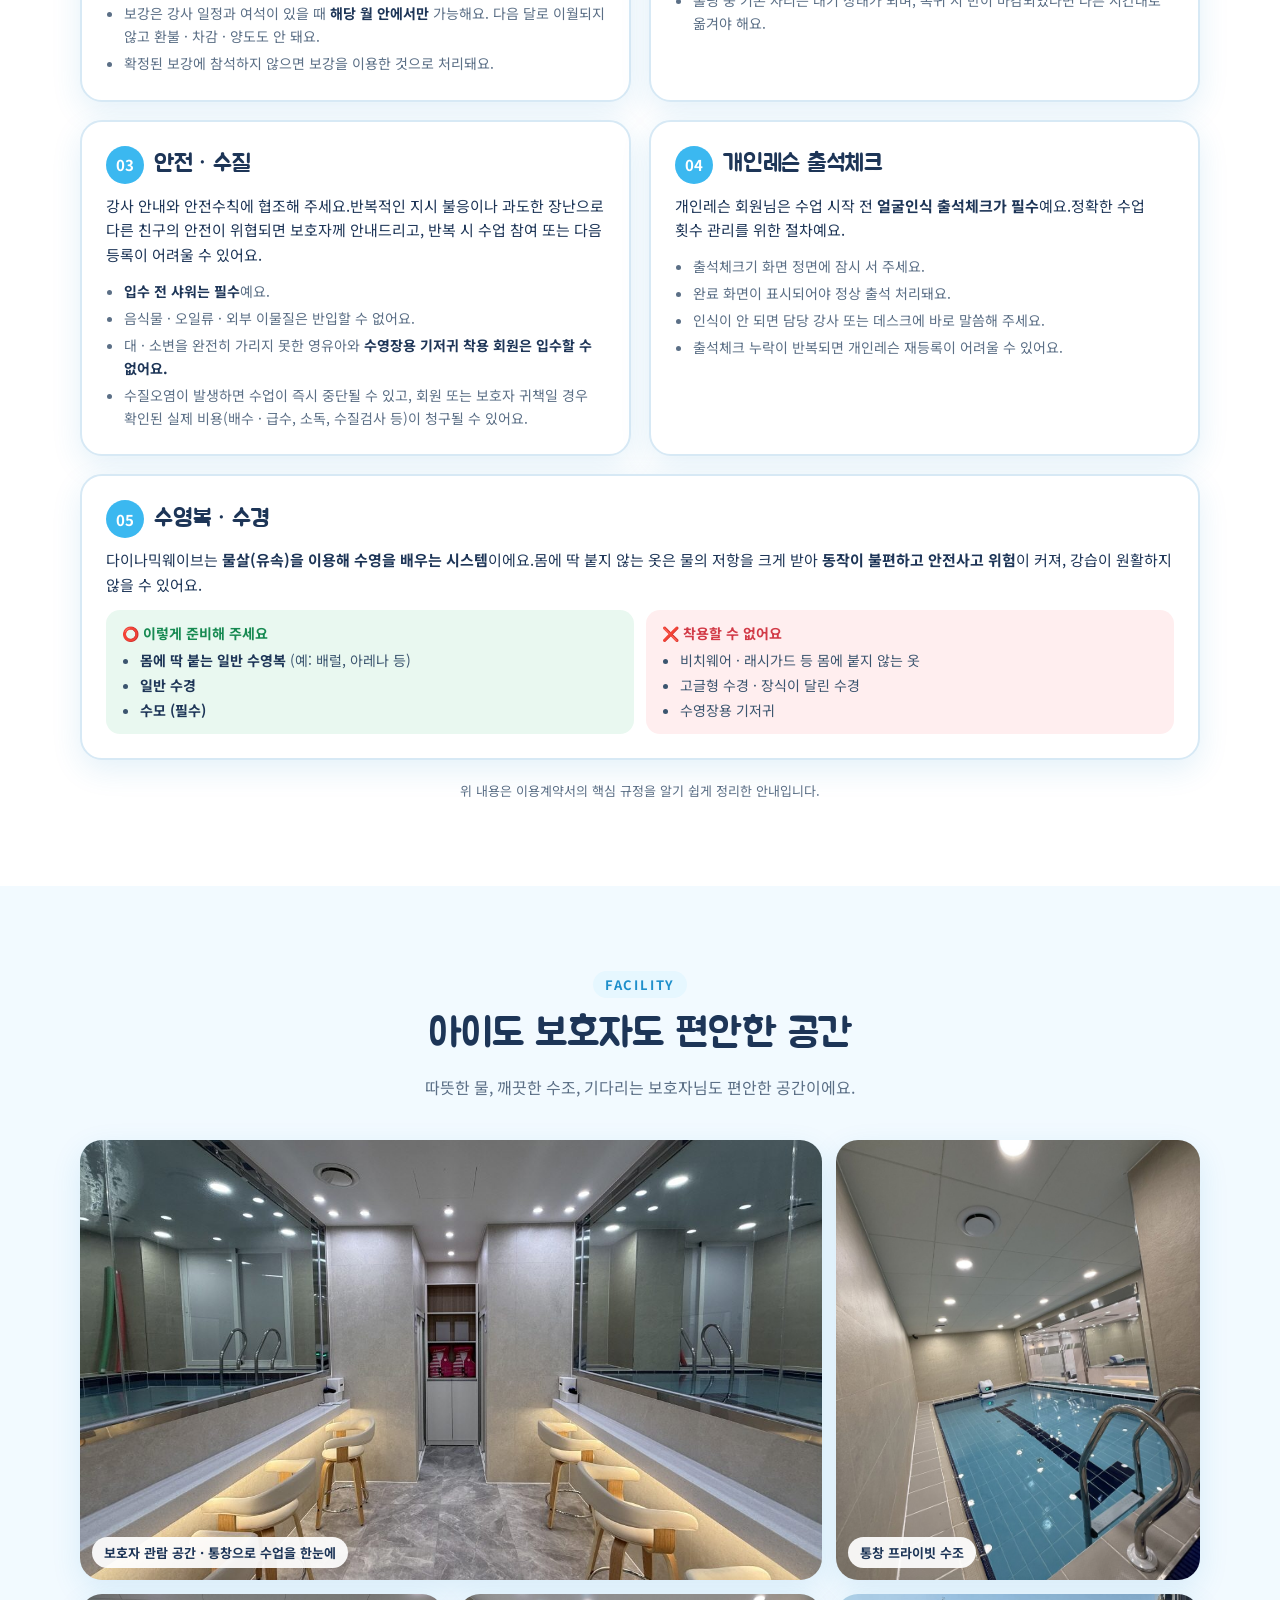
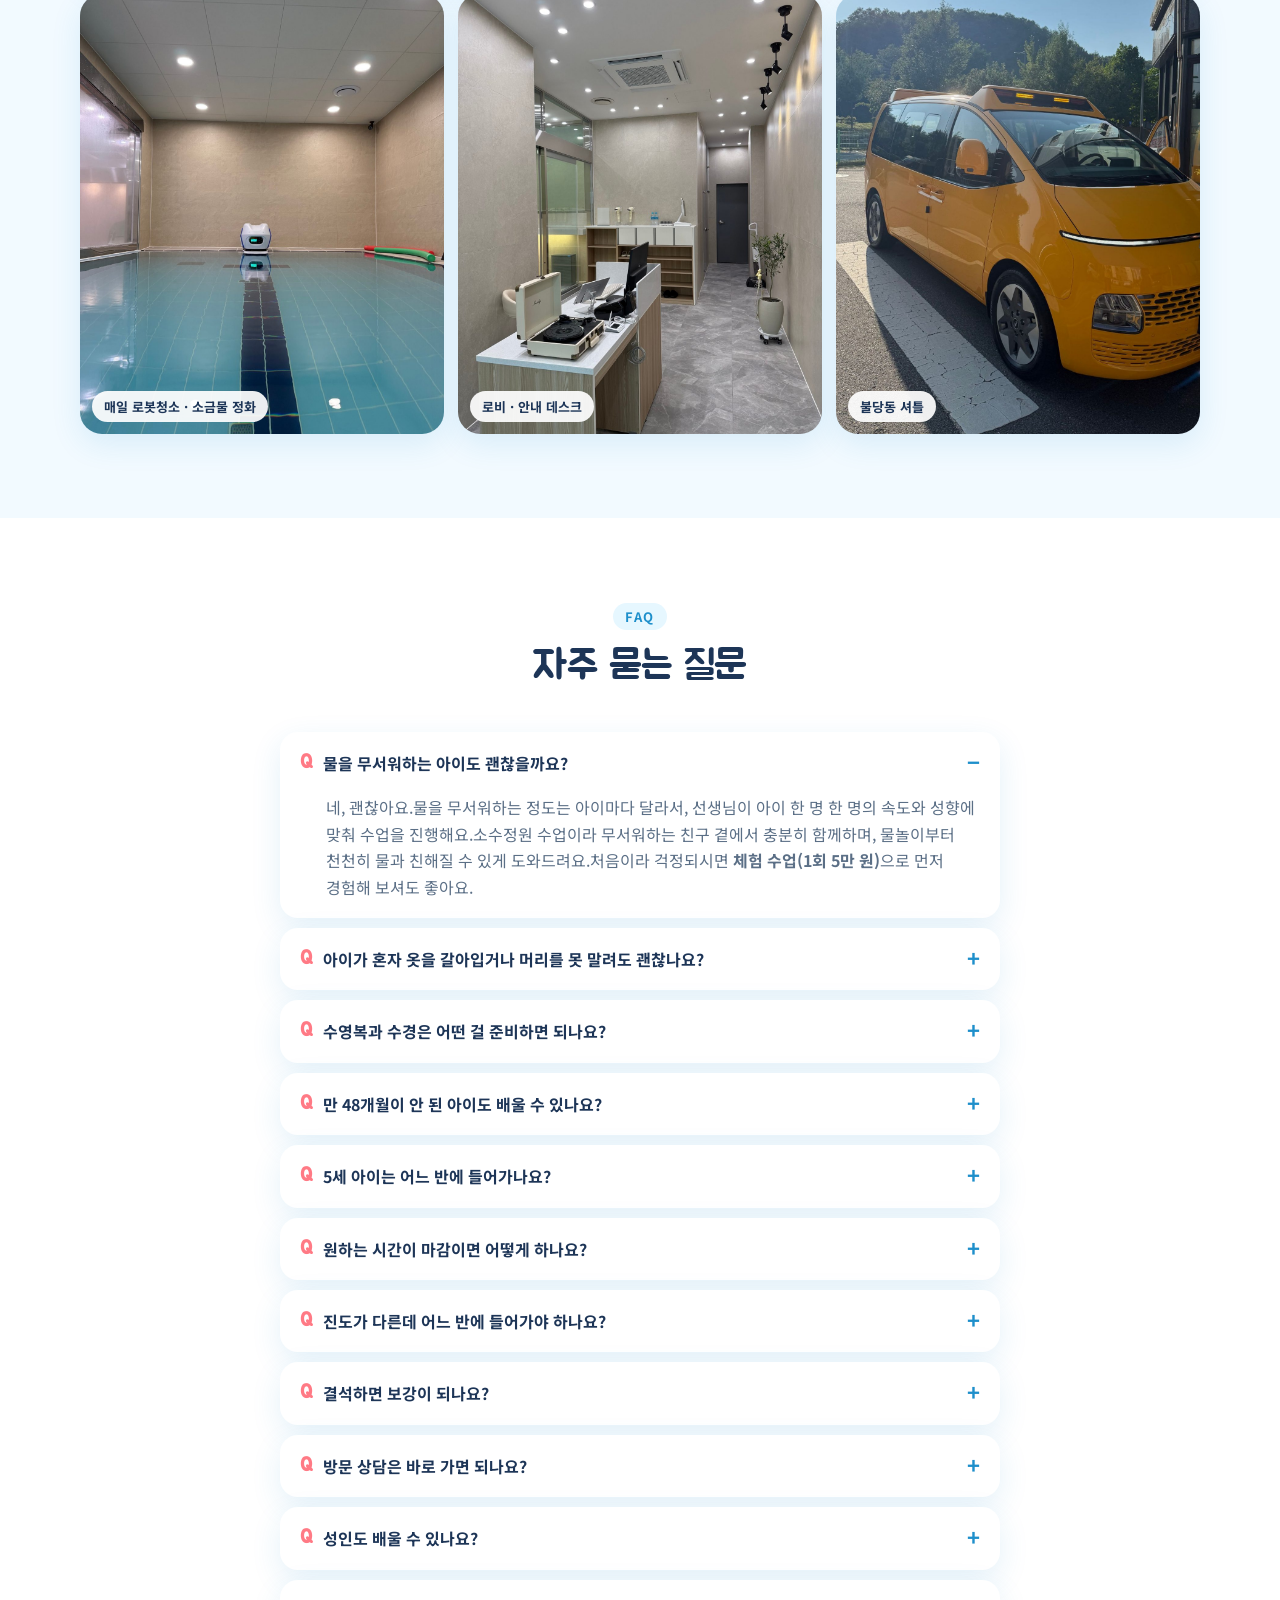
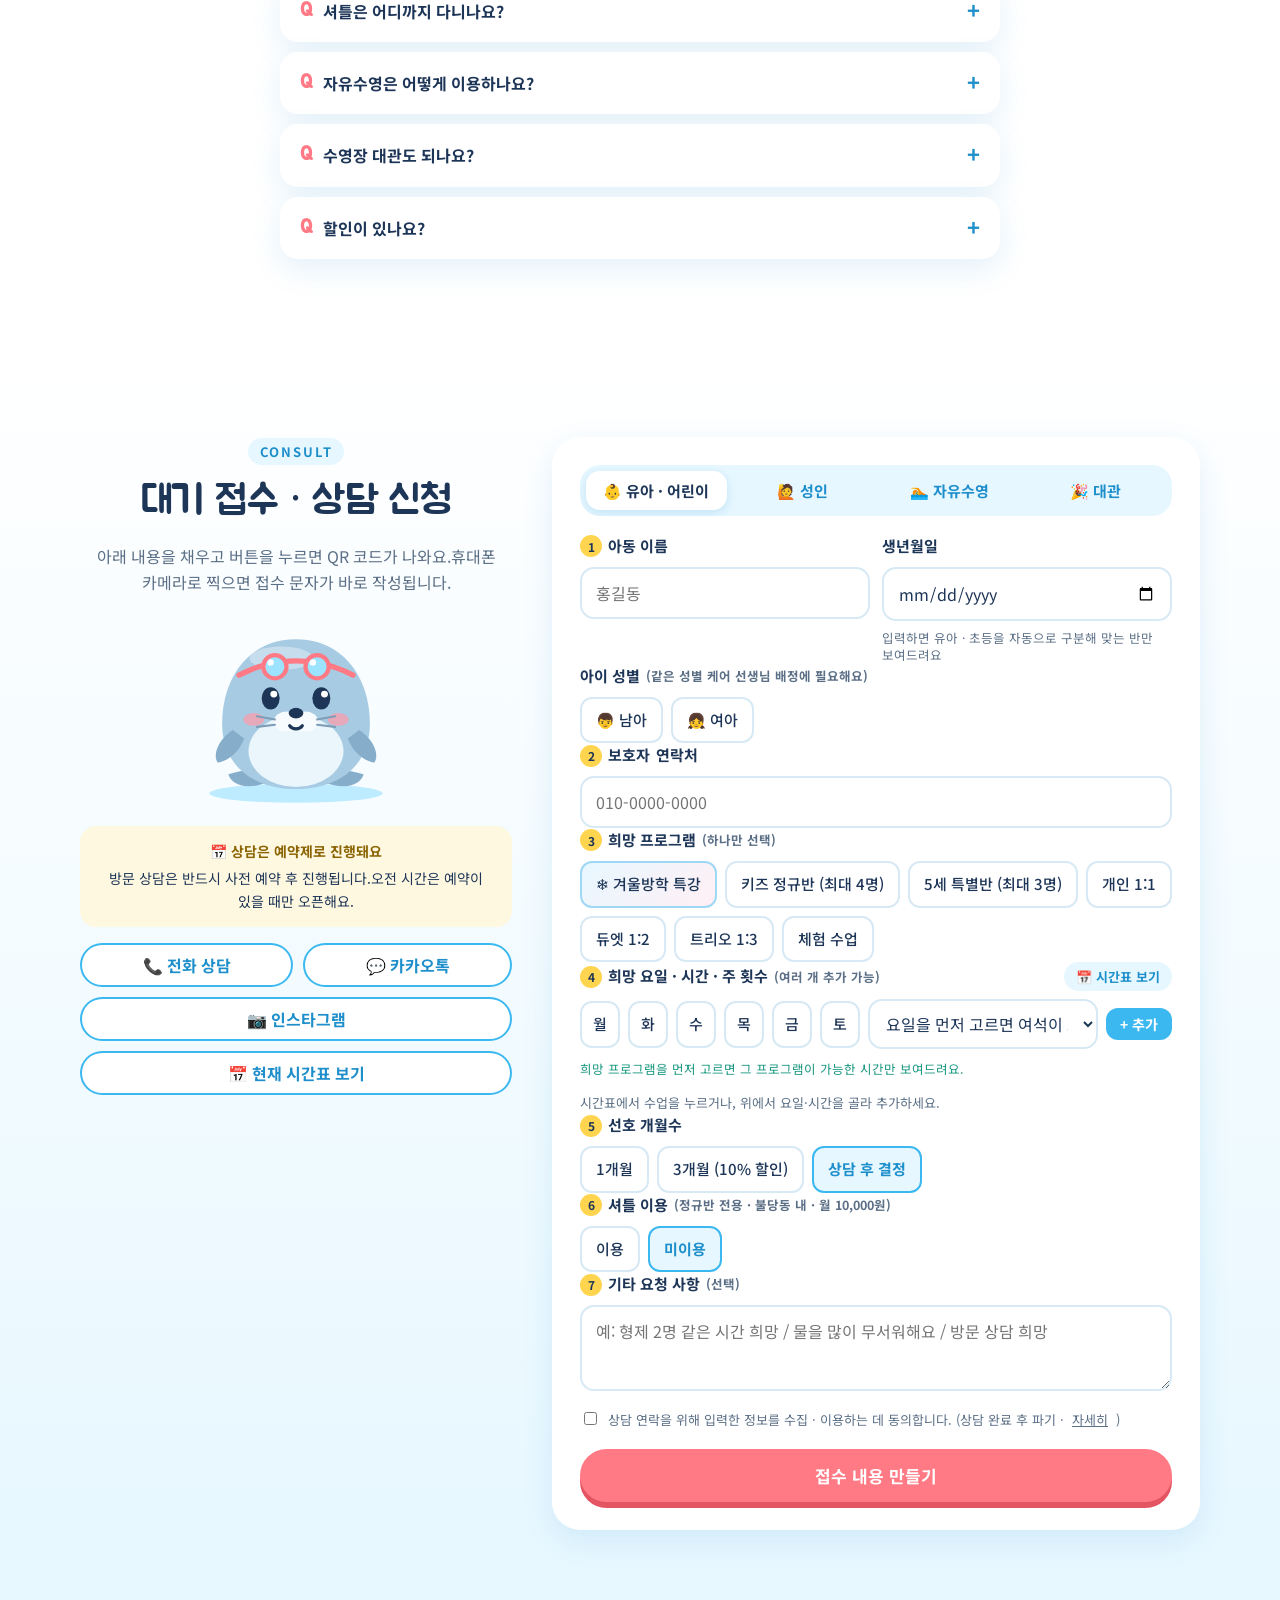
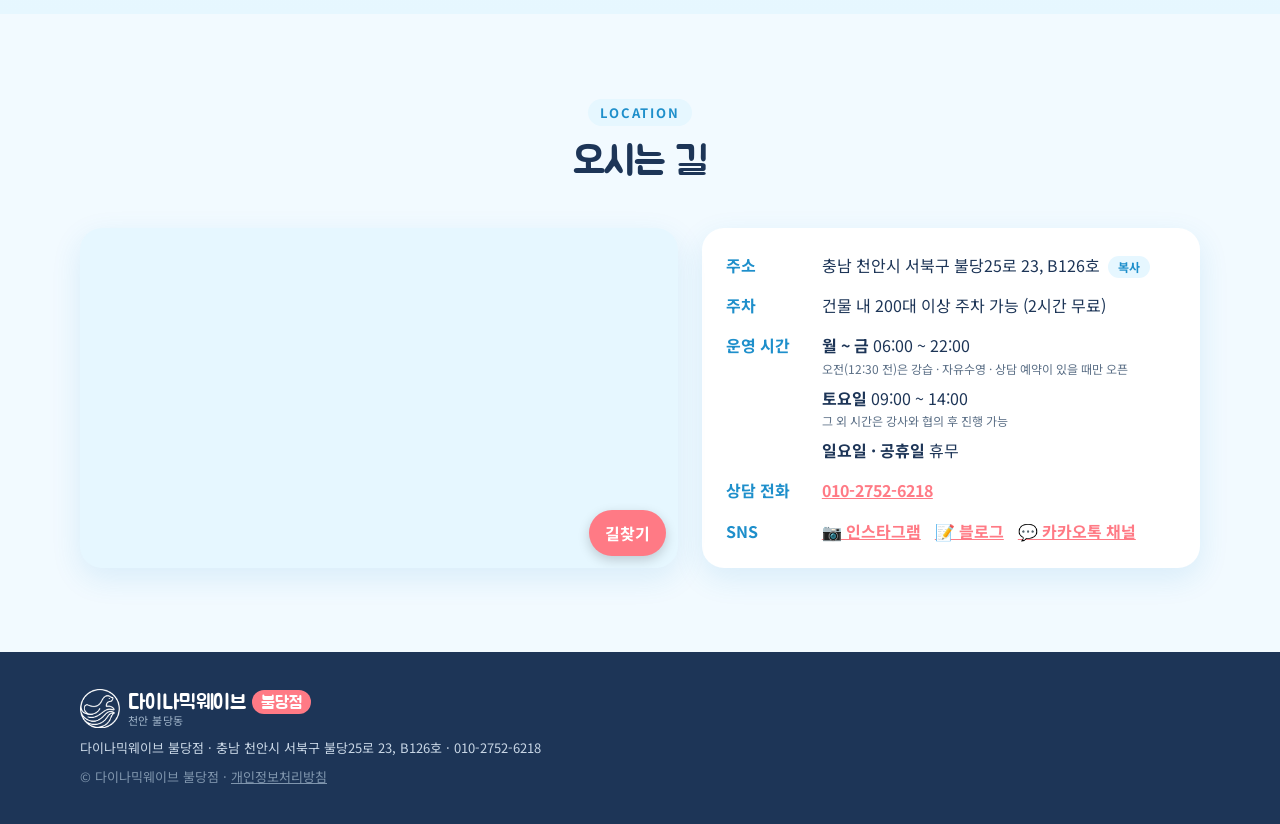
==== commit 67bc743c: "신청서: 겨울특강 선택 시 담긴 내용 카드 · 희망 프로그램 '겨울방학 특강' · 불필요 항목 숨김 Co-Authored-By: Claude Opus 5.5 <noreply@ant" ====
--- a/index.html
+++ b/index.html
@@ -536,6 +536,8 @@
           </div>
 
           <div id="lessonFields">
+          <!-- 겨울특강에서 시간을 골라 넘어오면: 무엇이 담겼는지 맨 위에 크게 보여줌 -->
+          <div class="sp-picked" id="spPicked" hidden aria-live="polite"></div>
           <!-- 1. 이름 -->
           <div class="row2 only-kids">
             <div class="field"><label for="k-name"><b>1</b>아동 이름</label><input id="k-name" autocomplete="off" placeholder="홍길동"></div>
@@ -567,6 +569,7 @@
           <fieldset class="field">
             <legend><b>3</b>희망 프로그램 <small>(하나만 선택)</small></legend>
             <div class="checks" id="progKids">
+              <label class="prog-sp" id="progSpLbl" hidden><input type="radio" name="progK" value="겨울방학 특강" data-mode="special"><span>❄️ 겨울방학 특강</span></label>
               <label><input type="radio" name="progK" value="키즈정규반" data-regular data-mode="regular"><span>키즈 정규반 (최대 4명)</span></label>
               <label><input type="radio" name="progK" value="5세 특별 정규반" data-regular data-mode="regular"><span>5세 특별반 (최대 3명)</span></label>
               <label><input type="radio" name="progK" value="개인" data-mode="private"><span>개인 1:1</span></label>
@@ -583,7 +586,7 @@
 
           <!-- 정규반 추가 항목 -->
           <div class="regular-box only-kids" id="regularBox" hidden>
-            <p>정규반 신청 시 반 배정을 위해 알려주세요</p>
+            <p id="regularTxt">정규반 신청 시 반 배정을 위해 알려주세요</p>
             <div class="row2">
               <div class="field"><span class="lbl">수영 강습 경험</span>
                 <div class="radio-row"><label><input type="radio" name="k-exp" value="있음"><span>있음</span></label><label><input type="radio" name="k-exp" value="없음"><span>처음이에요</span></label></div>
@@ -593,7 +596,7 @@
           </div>
 
           <!-- 4. 희망 요일·시간 -->
-          <div class="field">
+          <div class="field" id="fWish">
             <div class="lbl-row"><span class="lbl"><b>4</b>희망 요일 · 시간 · 주 횟수 <small>(여러 개 추가 가능)</small></span><button type="button" class="link-btn" data-see>📅 시간표 보기</button></div>
             <div class="wish-builder">
               <div class="day-checks" id="wDays">
@@ -608,13 +611,13 @@
           </div>
 
           <!-- 5. 선호 개월수 -->
-          <div class="field">
+          <div class="field" id="fMonths">
             <span class="lbl"><b>5</b>선호 개월수</span>
             <div class="radio-row"><label><input type="radio" name="months" value="1개월"><span>1개월</span></label><label><input type="radio" name="months" value="3개월"><span>3개월 (10% 할인)</span></label><label><input type="radio" name="months" value="상담 후 결정" checked><span>상담 후 결정</span></label></div>
           </div>
 
           <!-- 6. 셔틀 (유아) / 강습 여부·진도 (성인) -->
-          <div class="field only-kids">
+          <div class="field only-kids" id="fShuttle">
             <span class="lbl"><b>6</b>셔틀 이용 <small>(정규반 전용 · 불당동 내 · 월 10,000원)</small></span>
             <div class="radio-row"><label><input type="radio" name="shuttle" value="이용" id="shY"><span>이용</span></label><label><input type="radio" name="shuttle" value="미이용" checked><span>미이용</span></label></div>
             <input id="k-pickup" placeholder="픽업 장소 (예: ○○아파트 정문, ○○초 후문)" hidden>
@@ -626,7 +629,7 @@
           </div>
 
           <!-- 7. 기타 -->
-          <div class="field"><label for="f-memo"><b>7</b>기타 요청 사항 <small>(선택)</small></label><textarea id="f-memo" placeholder="예: 형제 2명 같은 시간 희망 / 물을 많이 무서워해요 / 방문 상담 희망"></textarea></div>
+          <div class="field"><label for="f-memo"><b id="memoNo">7</b>기타 요청 사항 <small>(선택)</small></label><textarea id="f-memo" placeholder="예: 형제 2명 같은 시간 희망 / 물을 많이 무서워해요 / 방문 상담 희망"></textarea></div>
           </div>
 
           <label class="agree" id="agreeRow"><input type="checkbox" id="f-agree">상담 연락을 위해 입력한 정보를 수집 · 이용하는 데 동의합니다. (상담 완료 후 파기 · <a href="privacy.html" target="_blank" rel="noopener">자세히</a>)</label>
--- a/style.css
+++ b/style.css
@@ -752,3 +752,23 @@
 .sp-item.is-none { background: rgba(255,255,255,.55); box-shadow: none; border-top-style: dashed; justify-content: center; }
 .sp-item.is-none .sp-pool { opacity: .5; }
 @media (max-width: 640px) { .sp-flyers { grid-template-columns: 1fr; gap: 12px; } .rs { font-size: 12.5px; } }
+/* 신청서: 겨울특강에서 넘어왔을 때 담긴 내용 */
+#consultForm, .sp-picked { scroll-margin-top: 90px; }
+.checks .prog-sp span { border-color: #9ED8F5; background: linear-gradient(135deg, #E8F7FF, #FFF0F5); }
+.checks .prog-sp input:checked + span { border-color: var(--coral); color: #D23A47; background: #FFF1F3; }
+.sp-picked { background: linear-gradient(135deg, #E8F7FF, #FFF0F5); border: 2px solid #9ED8F5; border-radius: 18px; padding: 14px 16px; margin-bottom: 16px; display: flex; flex-direction: column; gap: 8px; }
+.sp-picked.pop { animation: spPop .7s ease; }
+@keyframes spPop { 0% { transform: scale(.97); box-shadow: 0 0 0 0 rgba(255,122,133,.6); } 50% { transform: scale(1.01); box-shadow: 0 0 0 8px rgba(255,122,133,.18); } 100% { transform: none; box-shadow: none; } }
+@media (prefers-reduced-motion: reduce) { .sp-picked.pop { animation: none; } }
+.spp-head { margin: 0; font-family: var(--head); font-size: 20px; color: var(--sky-d); }
+.spp-list { list-style: none; margin: 0; padding: 0; display: flex; flex-direction: column; gap: 6px; }
+.spp-list li { display: flex; align-items: center; gap: 8px; background: #fff; border-radius: 12px; padding: 8px 10px; }
+.spp-r { flex: none; background: #1D3557; color: #fff; font-size: 12.5px; font-weight: 700; border-radius: 999px; padding: 2px 9px; }
+.spp-t { flex: 1; min-width: 0; font-weight: 700; font-size: 14.5px; }
+.spp-t small { display: block; font-weight: 400; font-size: 12px; color: var(--muted); }
+.spp-list em { flex: none; font-style: normal; font-size: 12px; font-weight: 700; border-radius: 999px; padding: 2px 8px; }
+.spp-ok { background: #E3F7EC; color: #178A52; } .spp-w { background: #FFE4E6; color: #D23A47; }
+.spp-list .x { flex: none; border: 0; background: #F2F4F7; border-radius: 50%; width: 26px; height: 26px; cursor: pointer; color: var(--muted); }
+.spp-next, .spp-err { margin: 0; font-size: 14px; }
+.spp-err { color: #D23A47; font-weight: 700; }
+.sp-picked .link-btn { align-self: flex-start; }
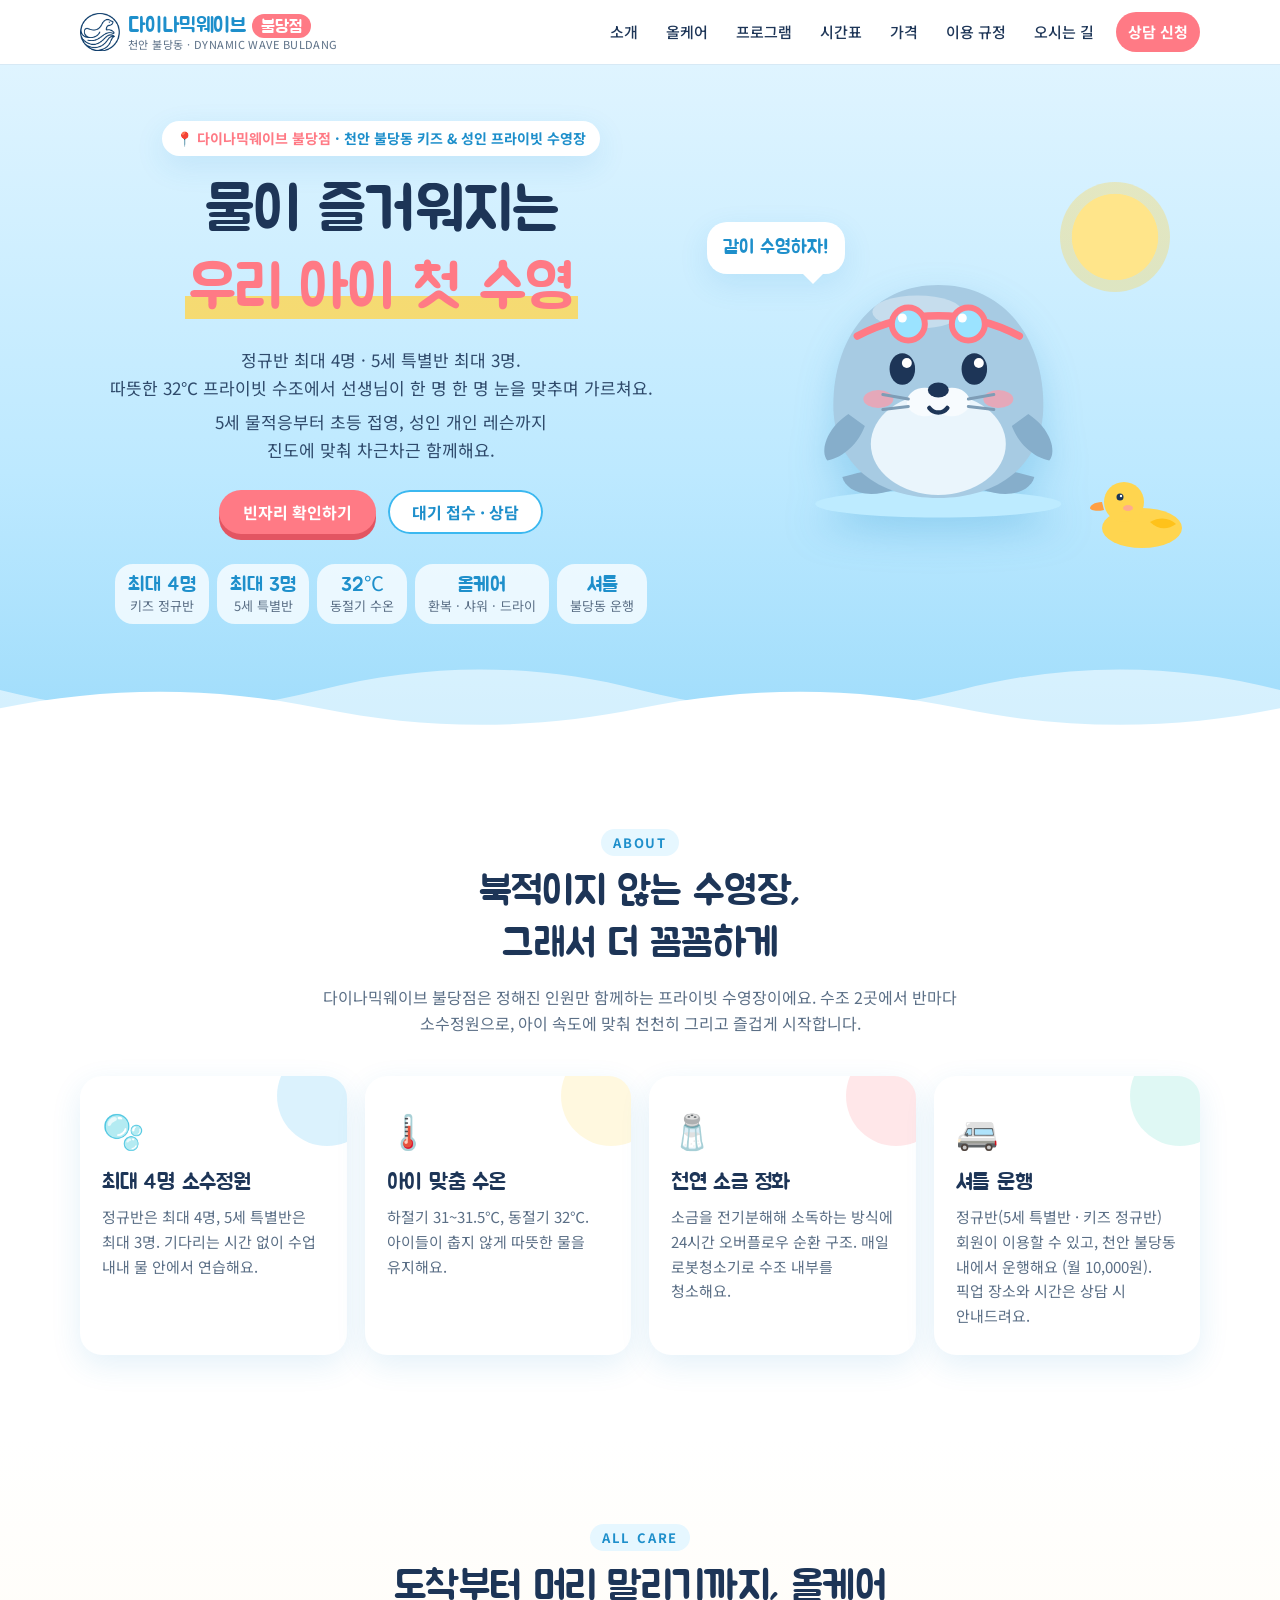
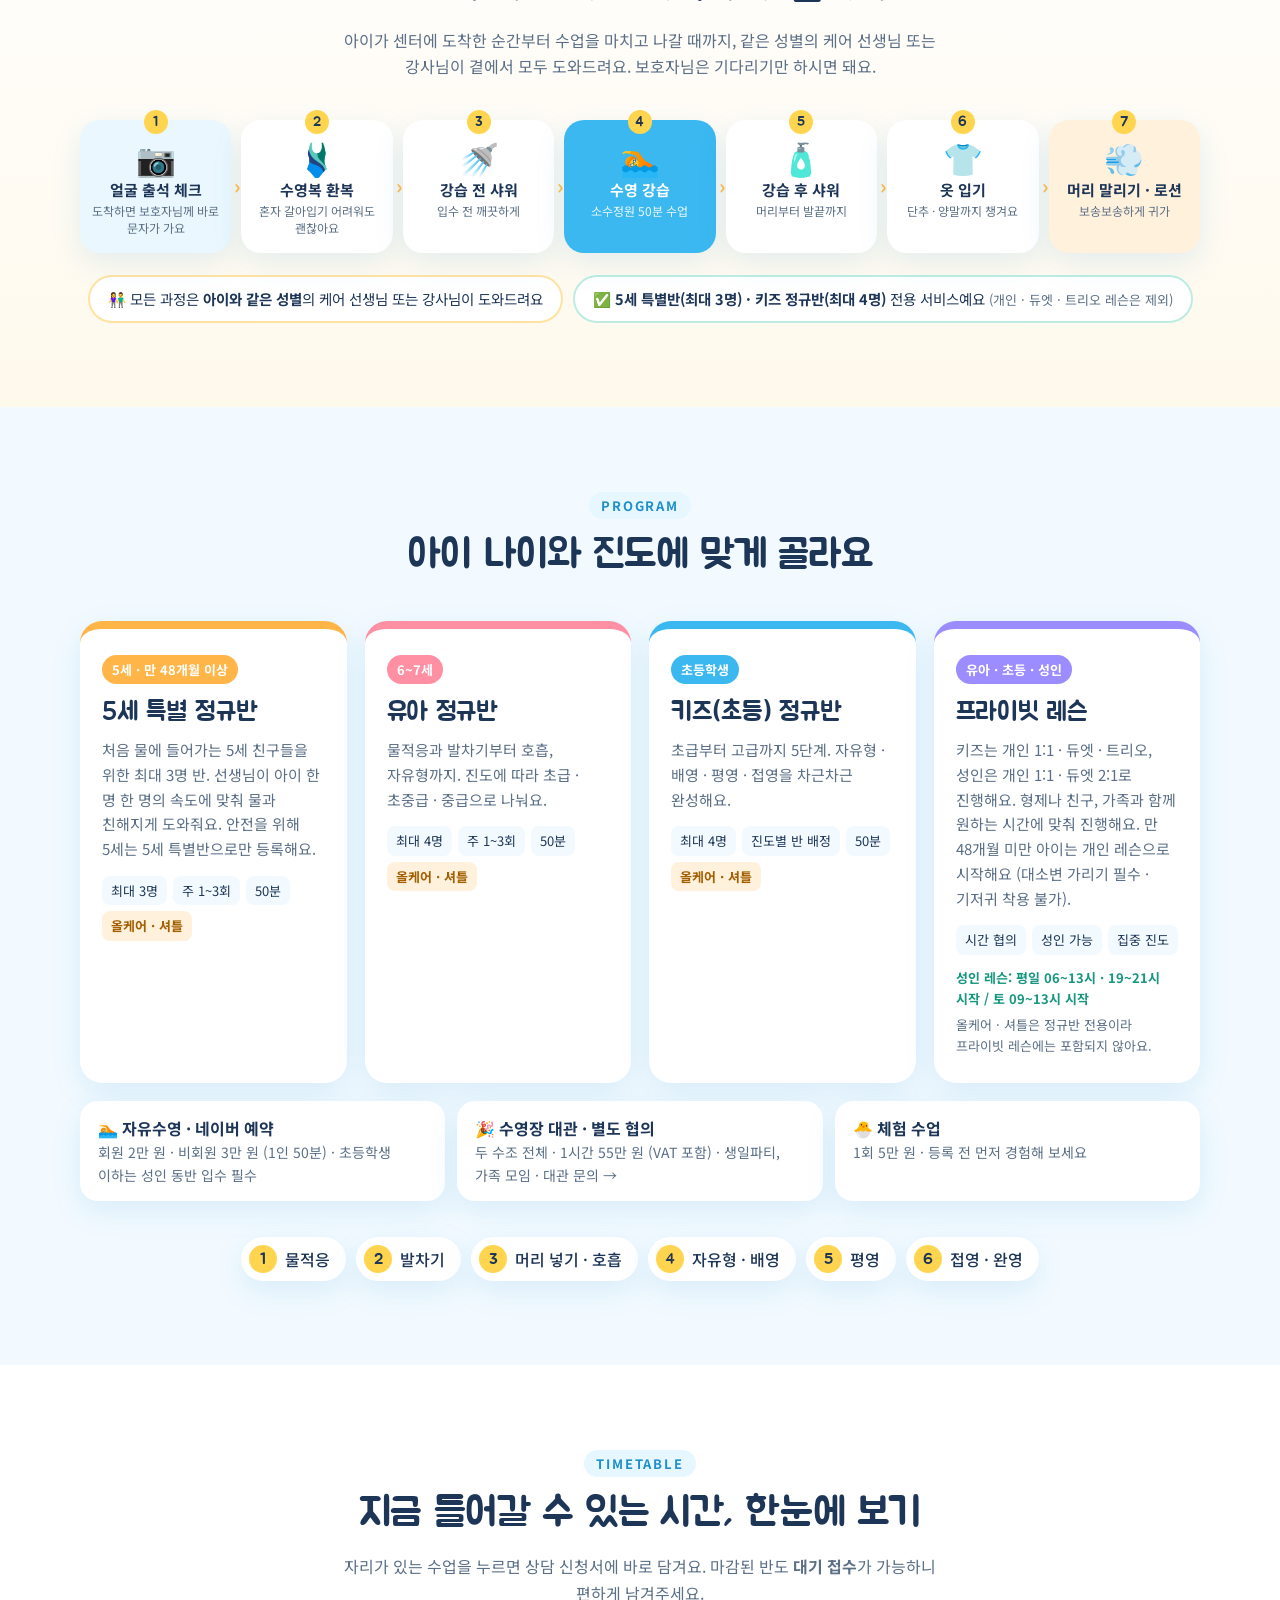
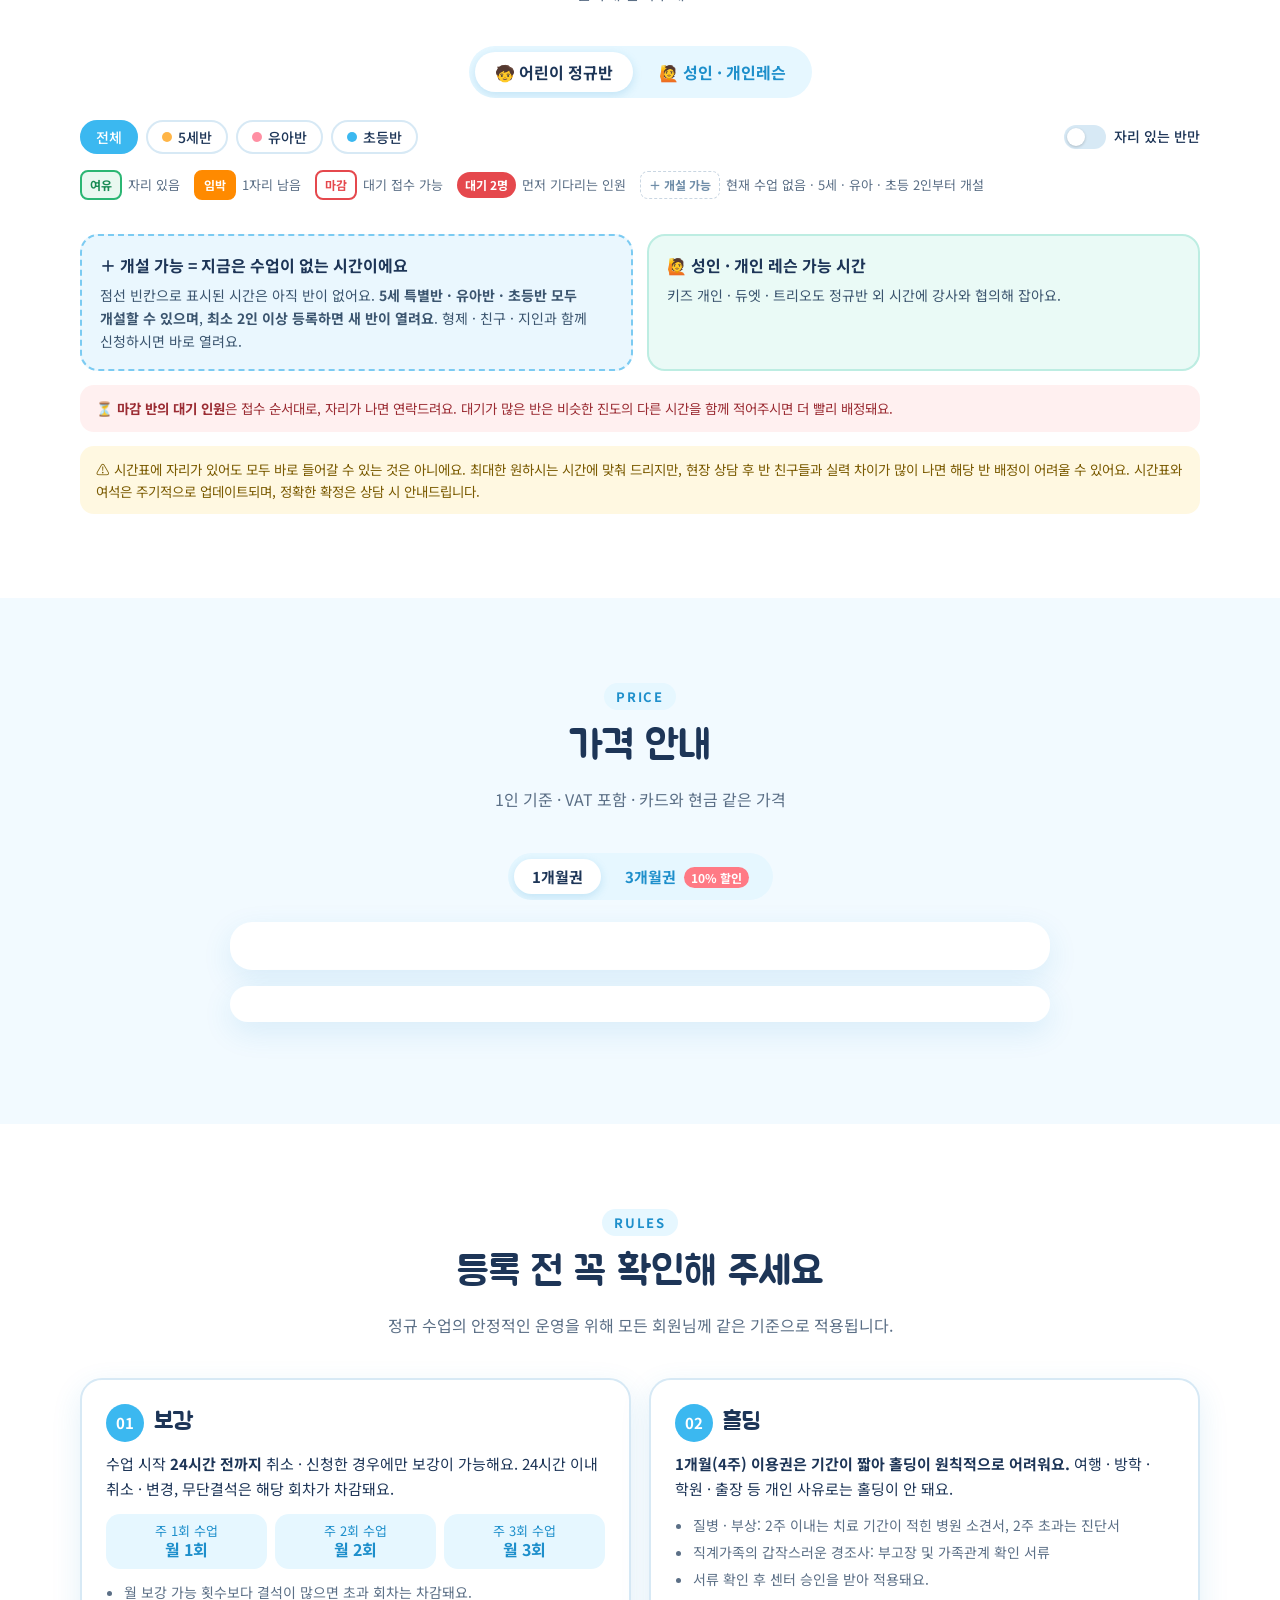
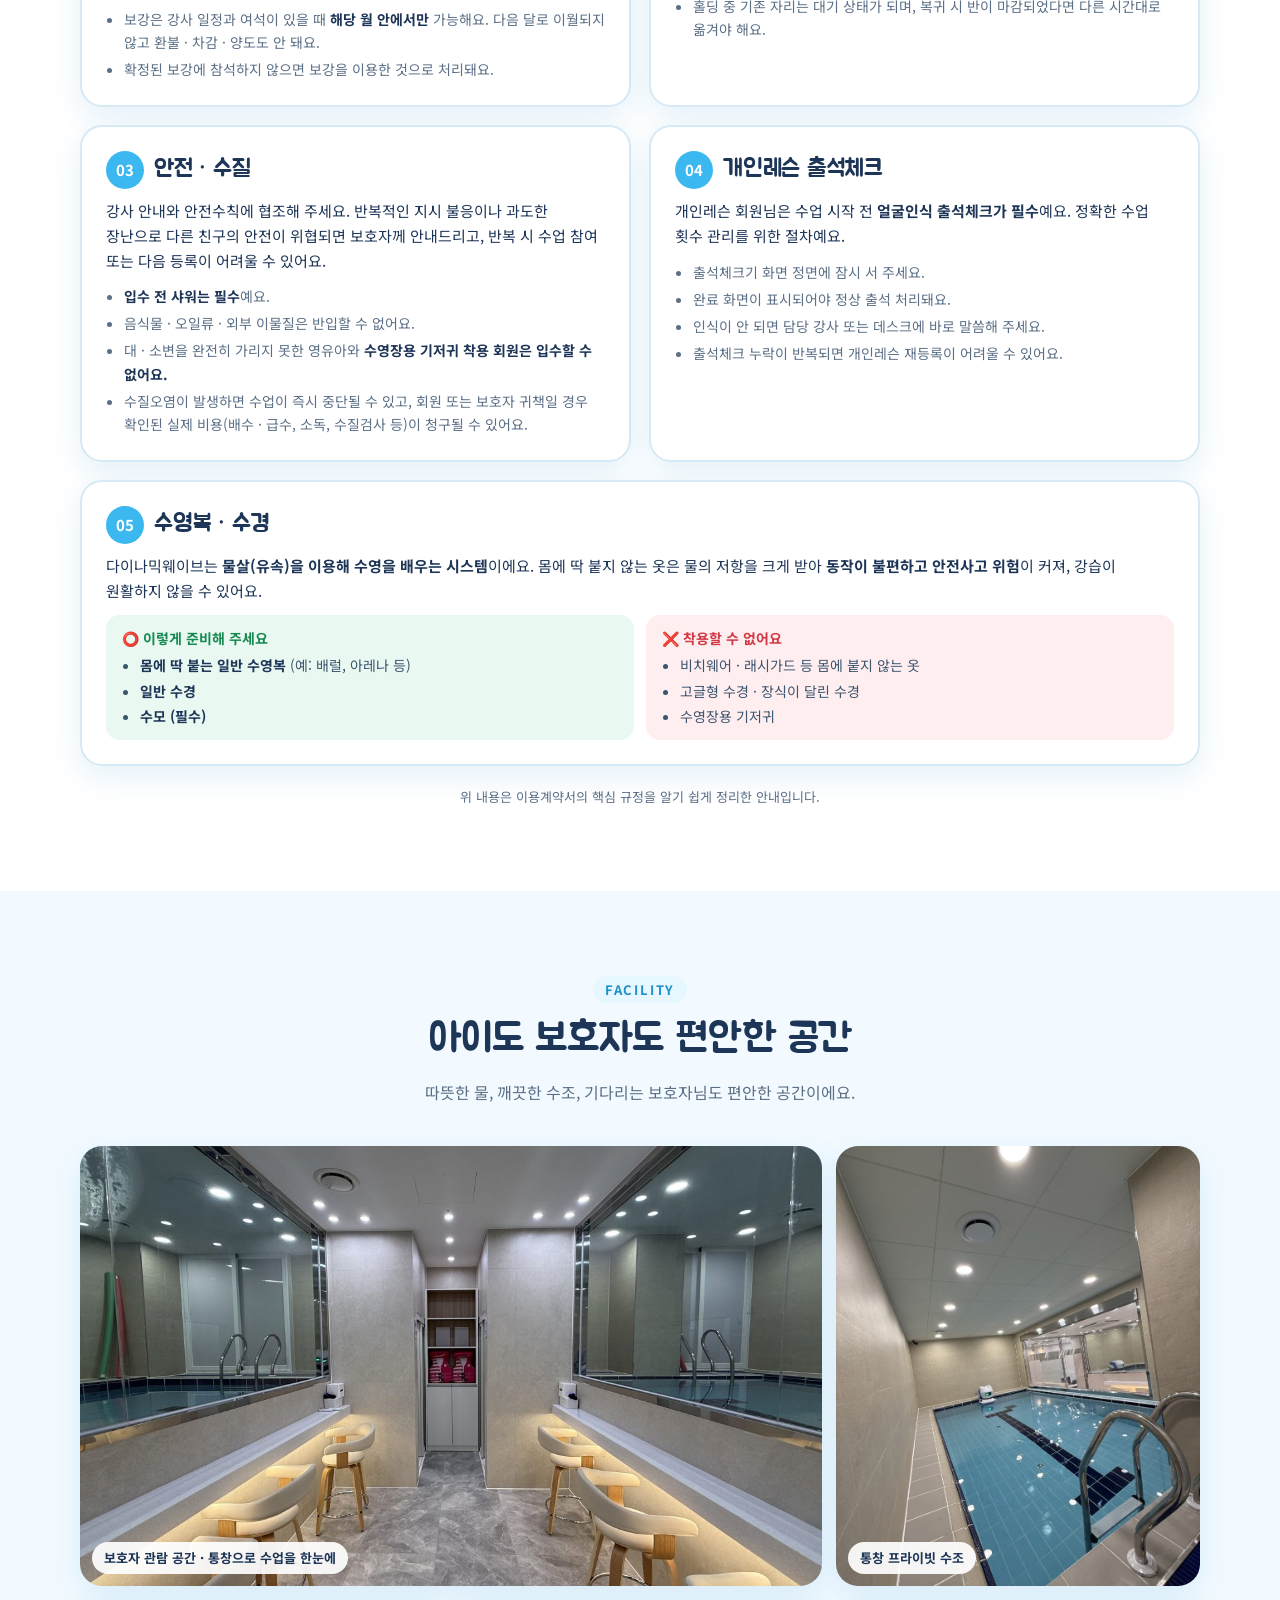
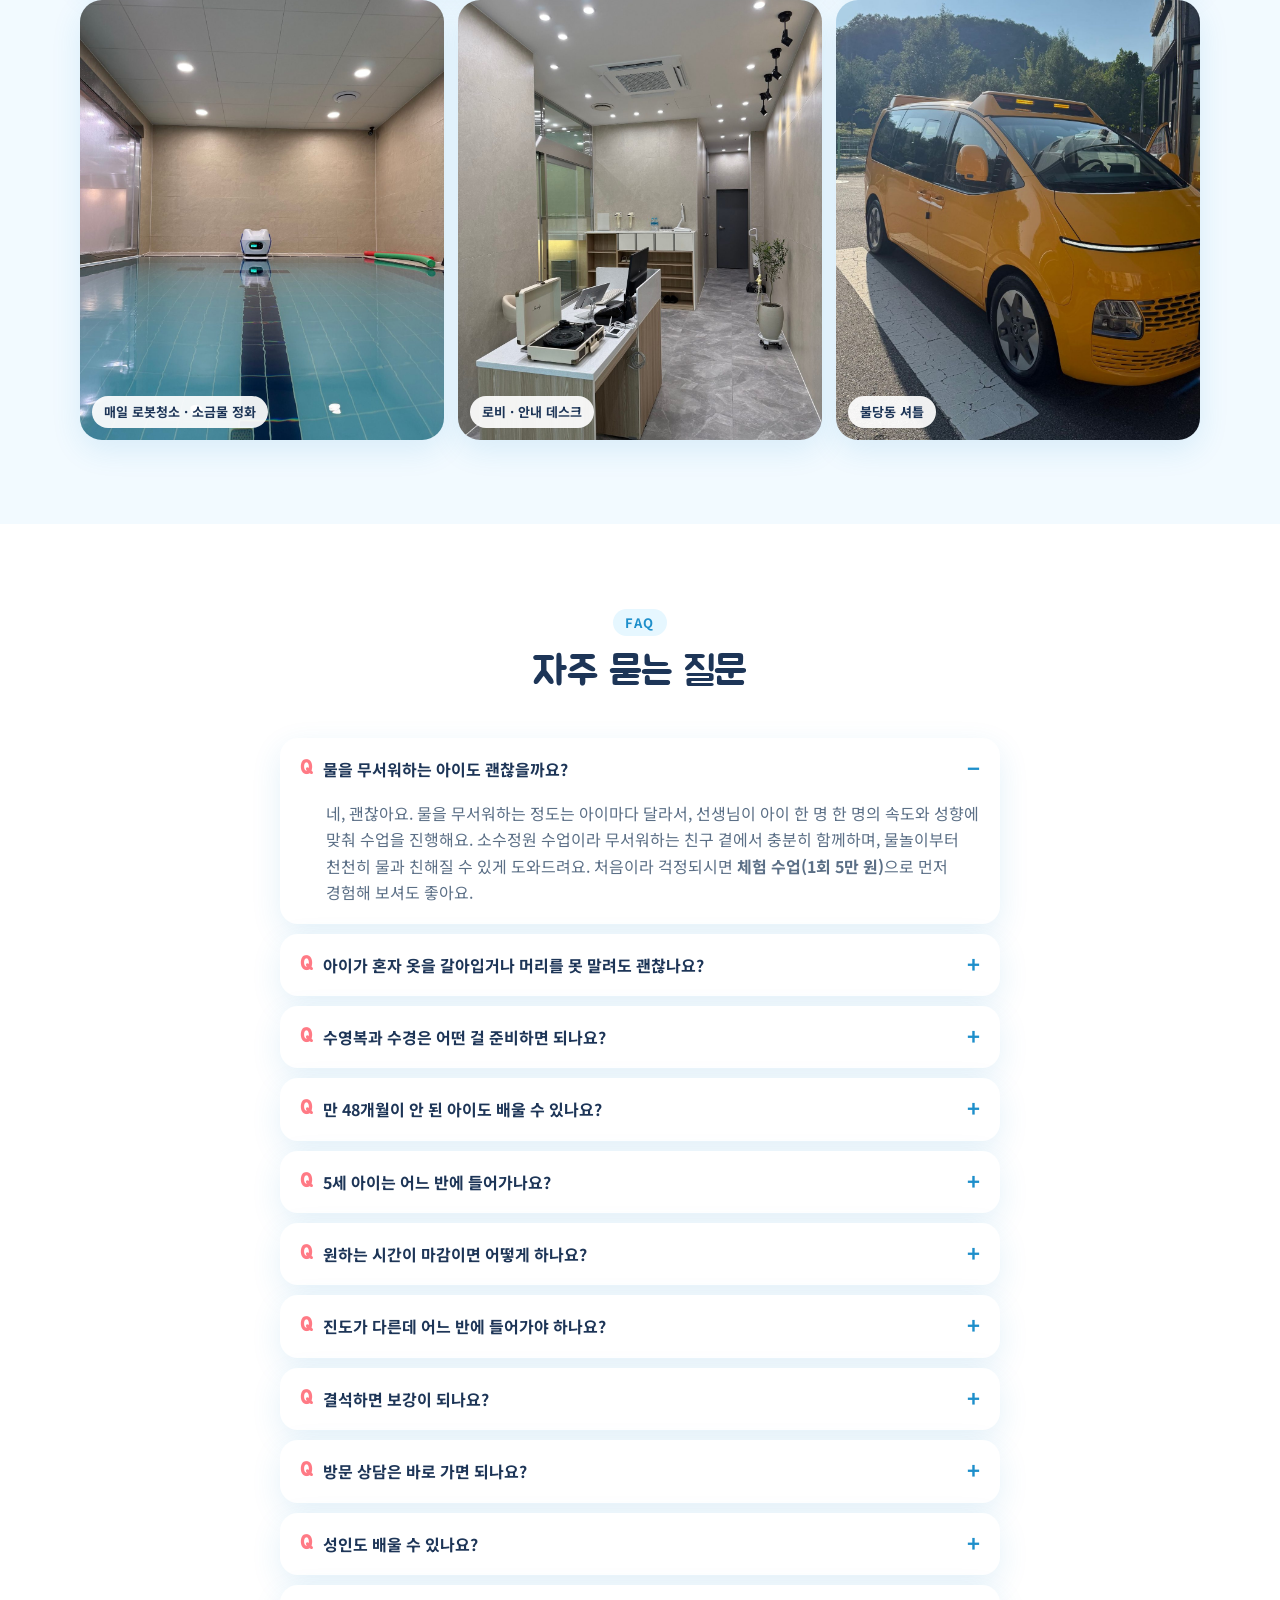
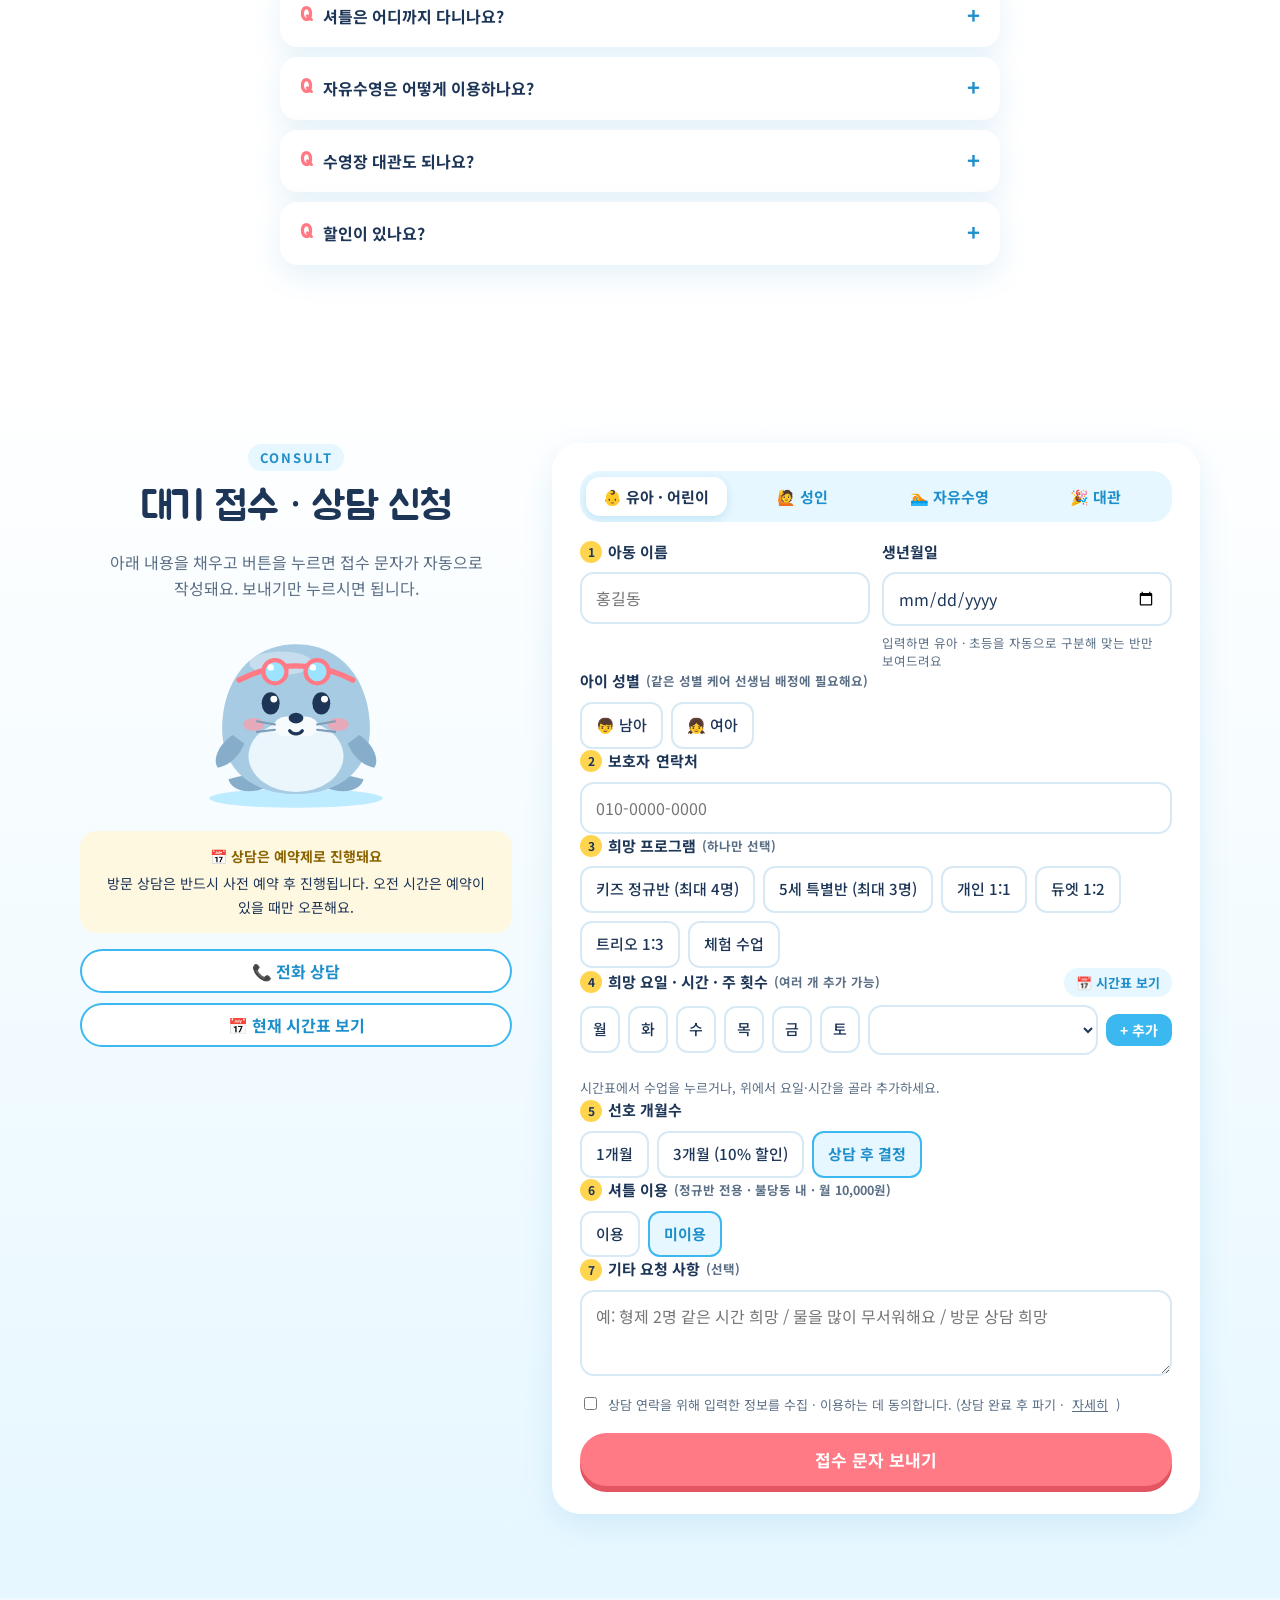
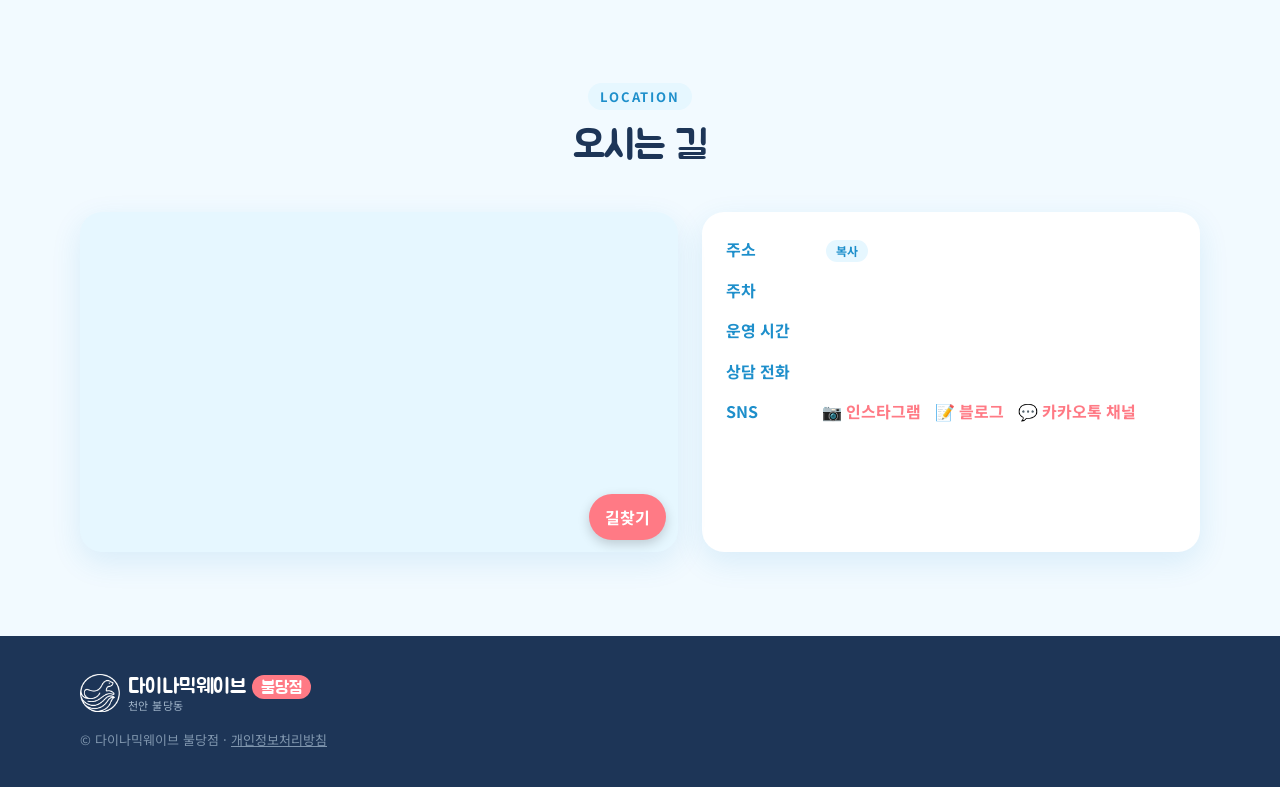
==== commit 070d8256: "시간표 담기 방식: 누르면 담기/다시 누르면 빼기, 담김 알림, 담은 수업 바 · 신청서 상단 요약 카드 Co-Authored-By: Claude Opus 5.5 <noreply@" ====
--- a/index.html
+++ b/index.html
@@ -673,6 +673,8 @@
 </footer>
 
 <!-- 모바일 하단 고정 버튼 -->
+<div class="toast" id="toast" hidden role="status" aria-live="polite"></div>
+<div class="cart-bar" id="cartBar" hidden><span>🧺 희망 수업 <b id="cartN">0</b>개 담았어요</span><button type="button" class="btn btn-main" id="cartGo">신청서 쓰기 →</button></div>
 <div class="dock" id="dock">
   <a href="#" id="dockTel">📞 전화</a>
   <a href="#timetable">🗓️ 시간표</a>
--- a/style.css
+++ b/style.css
@@ -772,3 +772,15 @@
 .spp-next, .spp-err { margin: 0; font-size: 14px; }
 .spp-err { color: #D23A47; font-weight: 700; }
 .sp-picked .link-btn { align-self: flex-start; }
+/* 시간표에서 담기: 알림 · 담은 수업 바 */
+.spp-n { background: var(--sky-l); color: var(--sky-d); }
+.toast { position: fixed; left: 50%; bottom: calc(96px + env(safe-area-inset-bottom)); transform: translate(-50%, 20px); z-index: 70; background: #1D3557; color: #fff; border-radius: 16px; padding: 12px 18px; box-shadow: 0 12px 30px rgba(29,53,87,.3); width: max-content; max-width: calc(100vw - 32px); display: flex; flex-direction: column; gap: 2px; text-align: center; opacity: 0; pointer-events: none; transition: opacity .2s, transform .2s; }
+.toast.on { opacity: 1; transform: translate(-50%, 0); }
+.toast span { font-weight: 700; font-size: 15px; }
+.toast small { font-size: 12.5px; opacity: .8; }
+.cart-bar { position: fixed; right: 24px; bottom: 24px; z-index: 65; background: #fff; border: 2px solid var(--coral); border-radius: 20px; padding: 10px 10px 10px 18px; display: flex; align-items: center; gap: 14px; box-shadow: 0 12px 30px rgba(29,53,87,.22); font-weight: 700; }
+.cart-bar b { color: var(--coral); font-size: 18px; }
+.cart-bar .btn { padding: 10px 16px; }
+.dock .dock-main.has { animation: spPop .7s ease; }
+@media (max-width: 760px) { .cart-bar { display: none; } }
+@media (min-width: 761px) { .toast { bottom: 100px; } }
